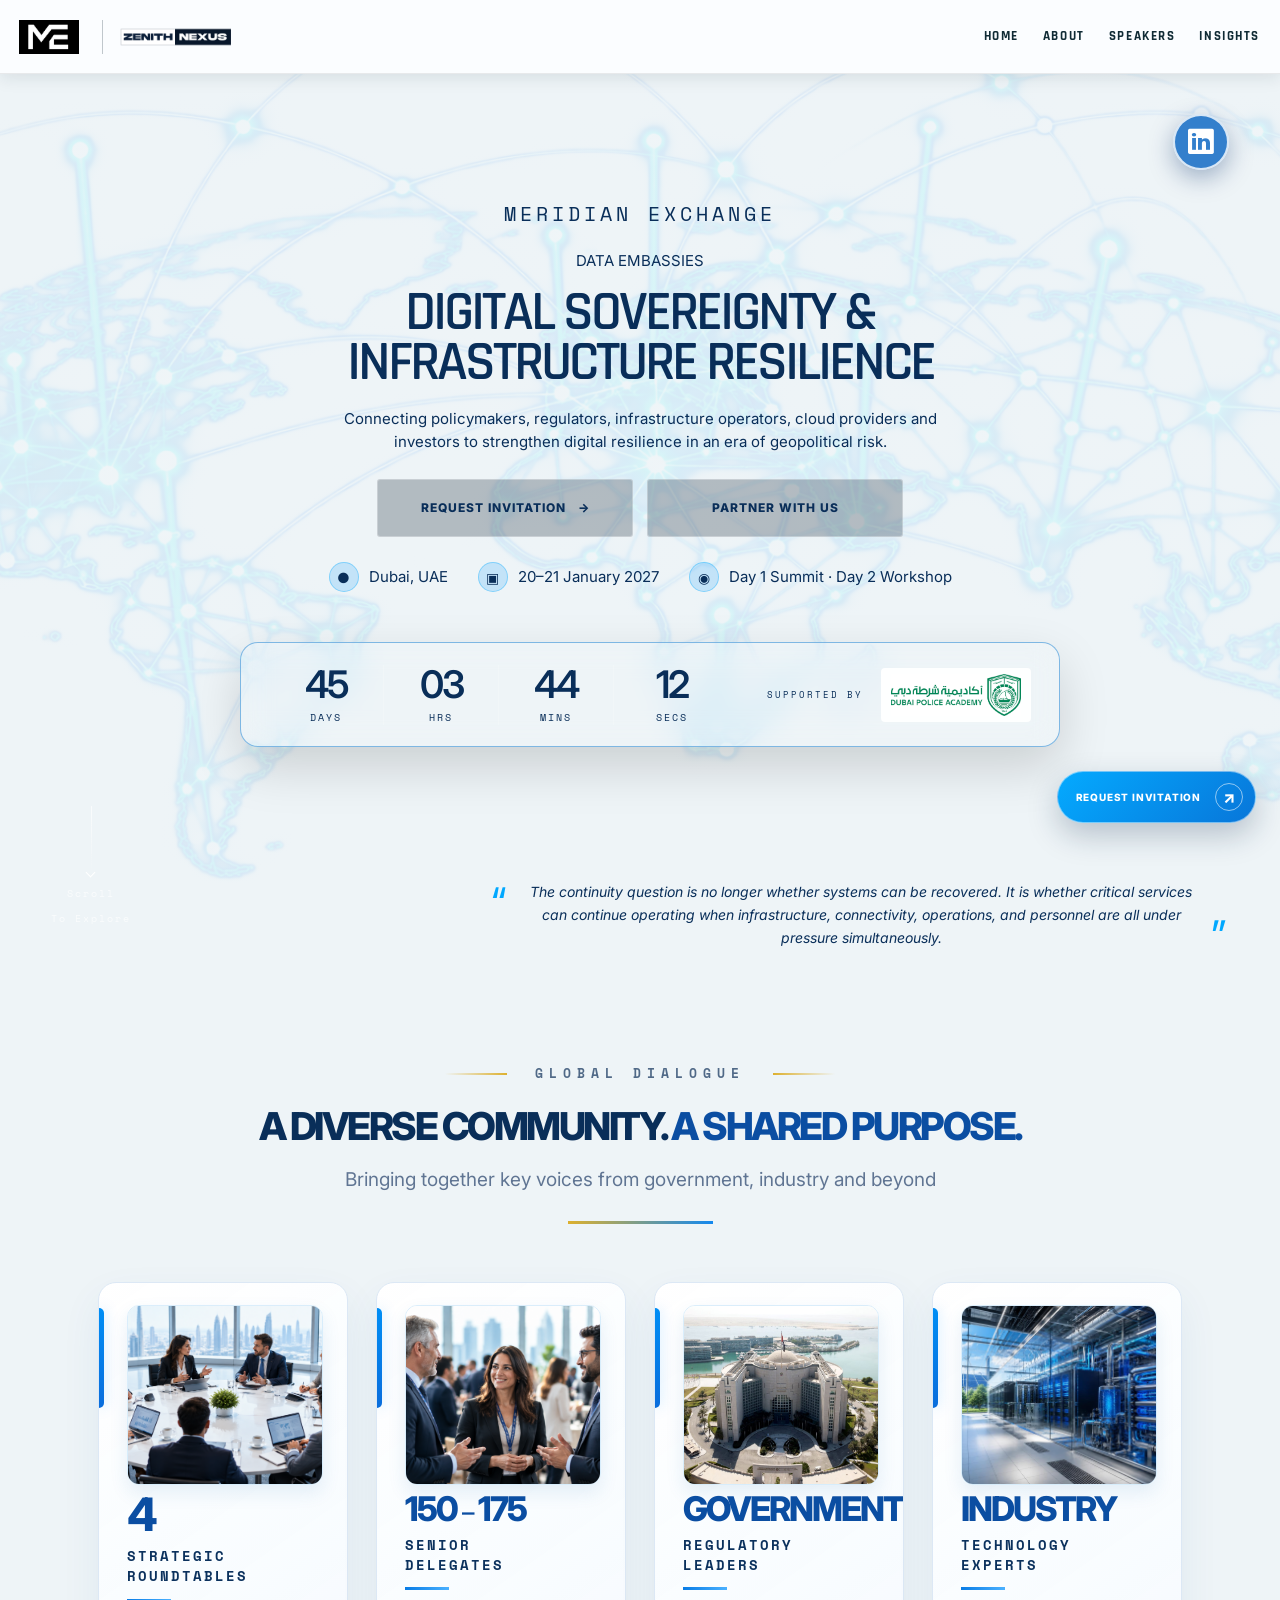
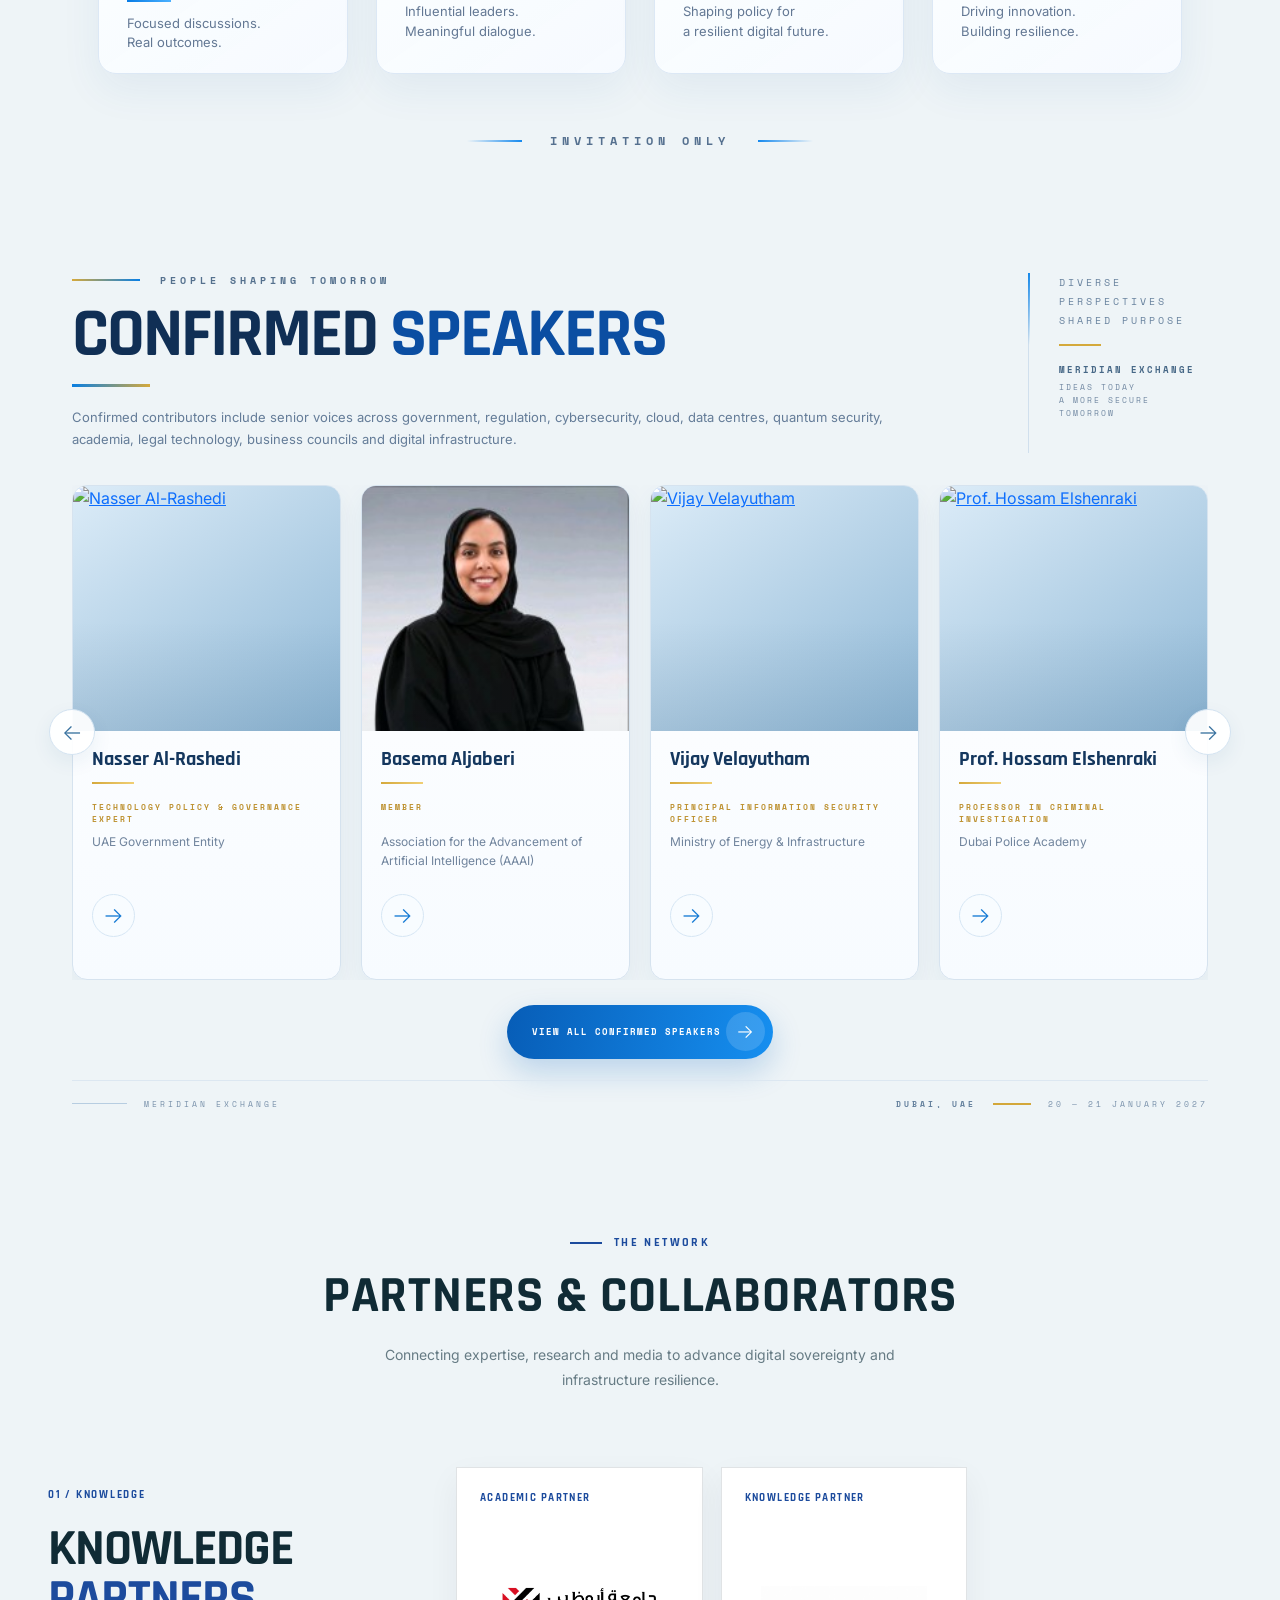
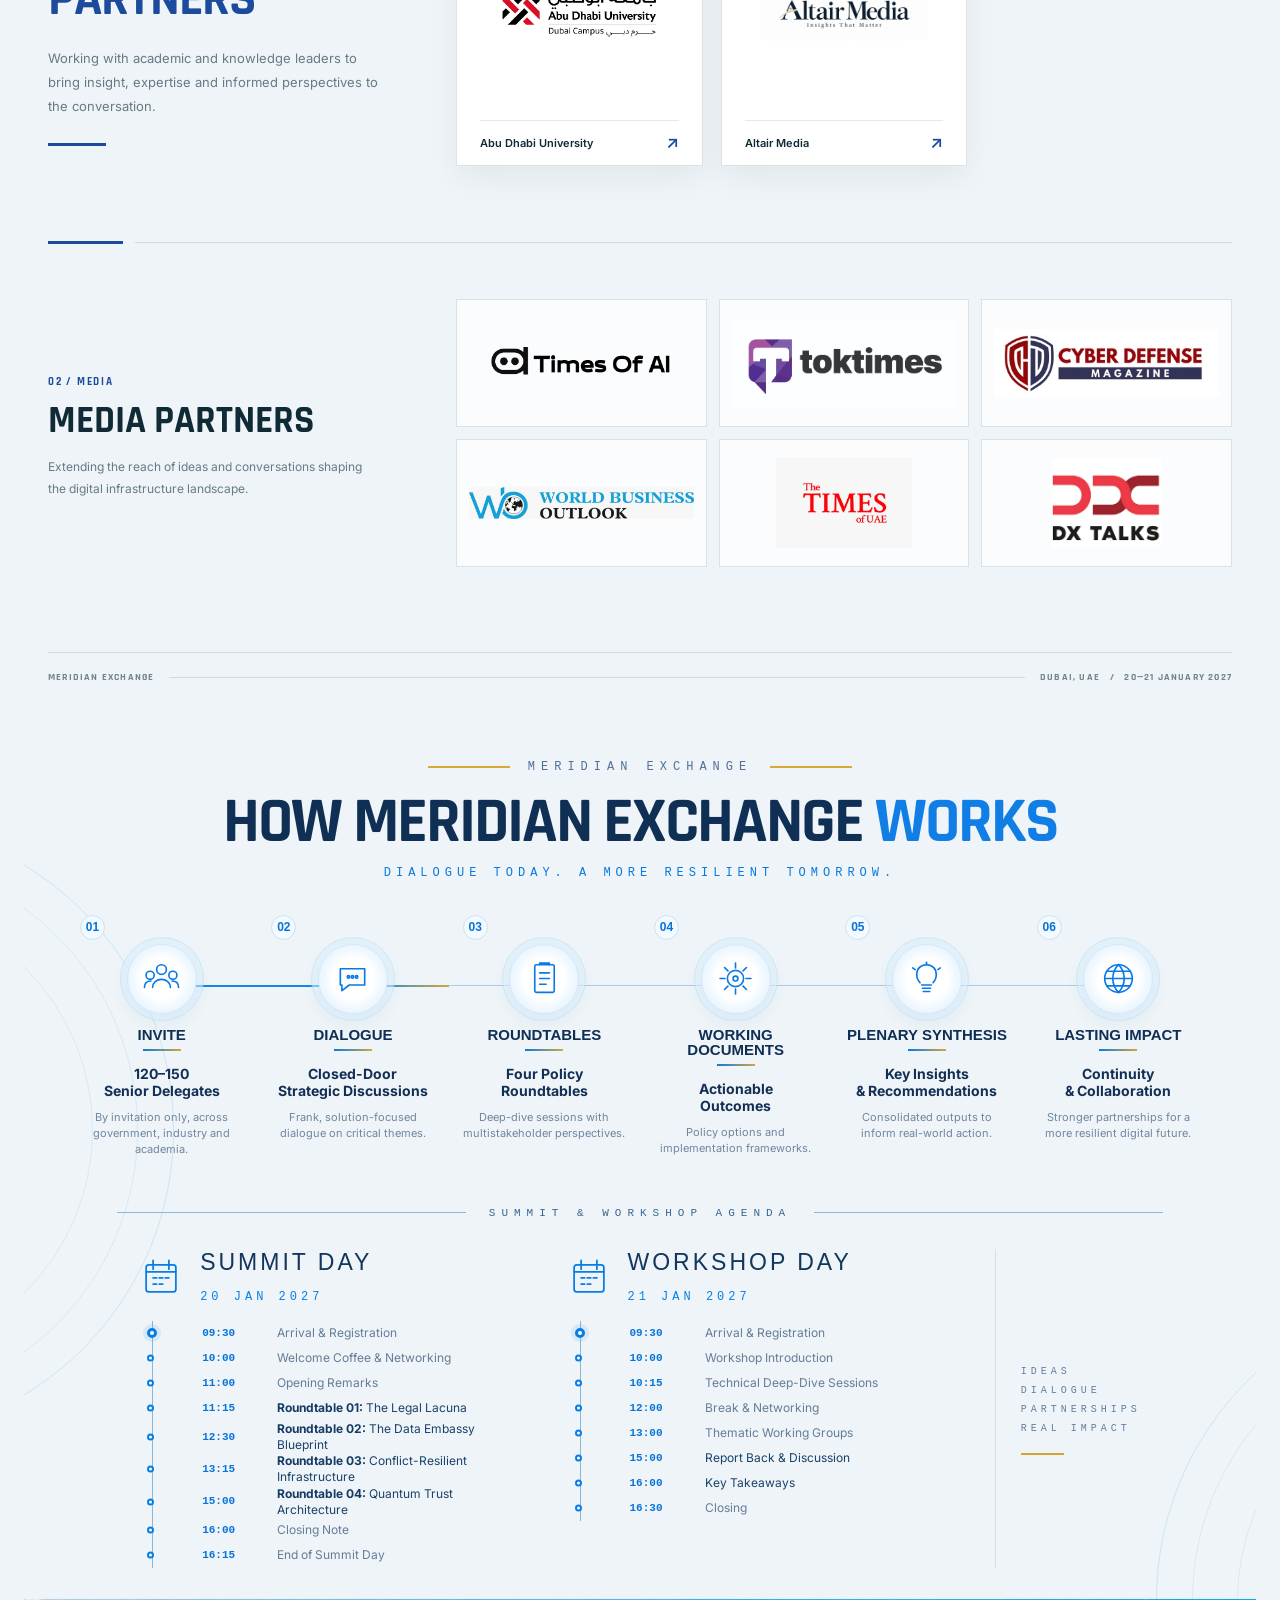
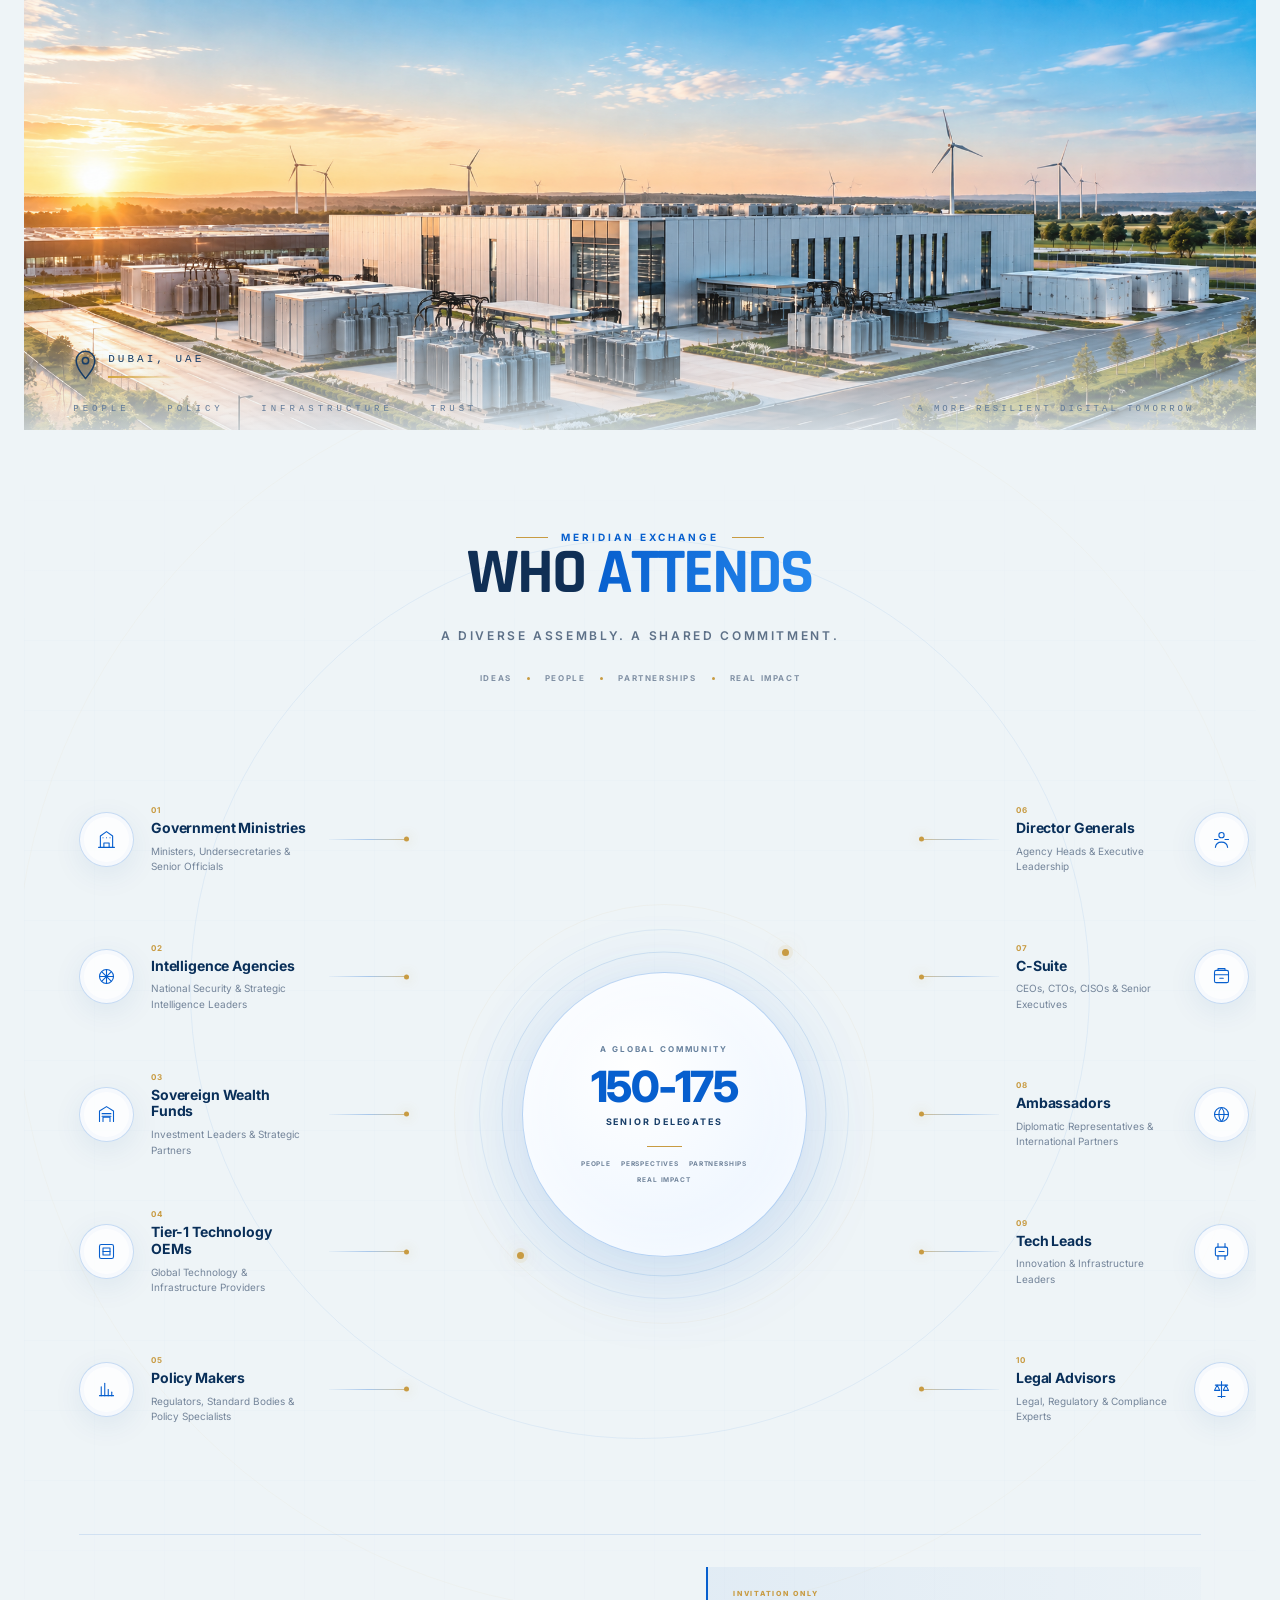
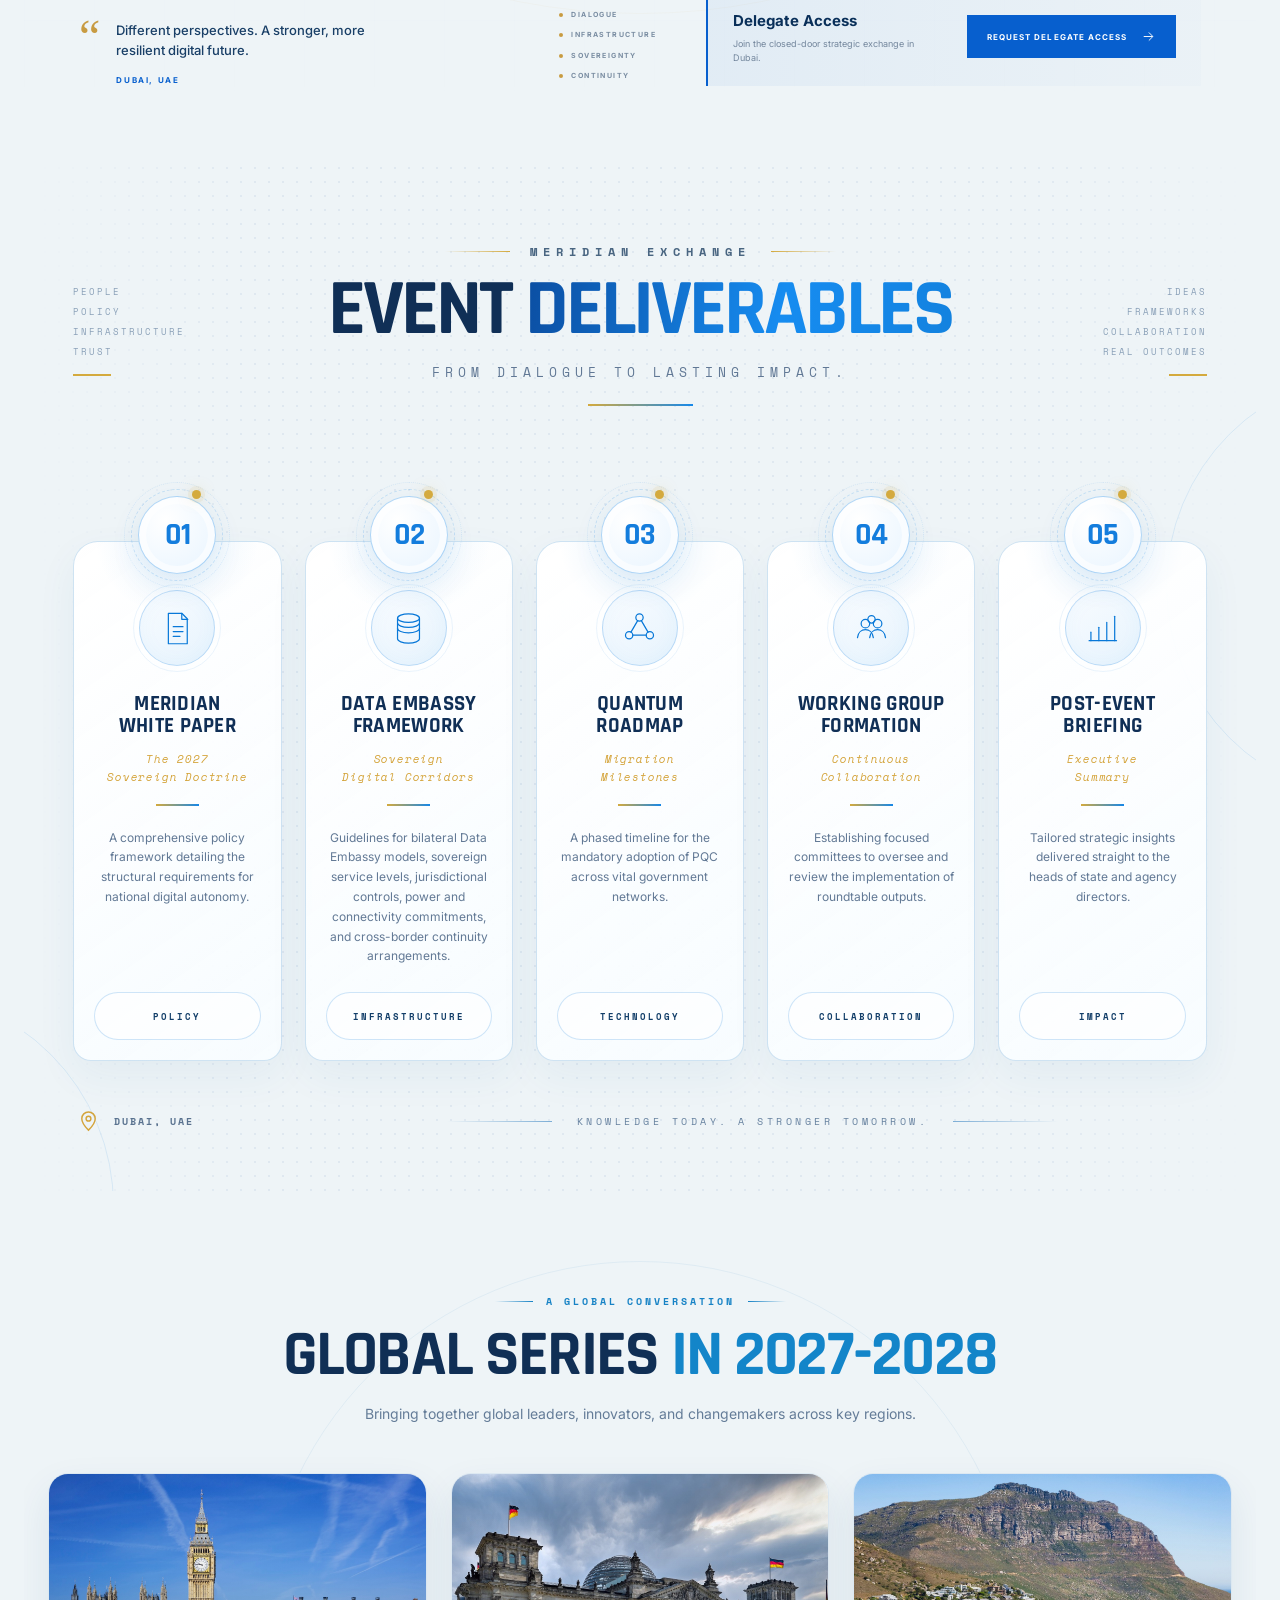
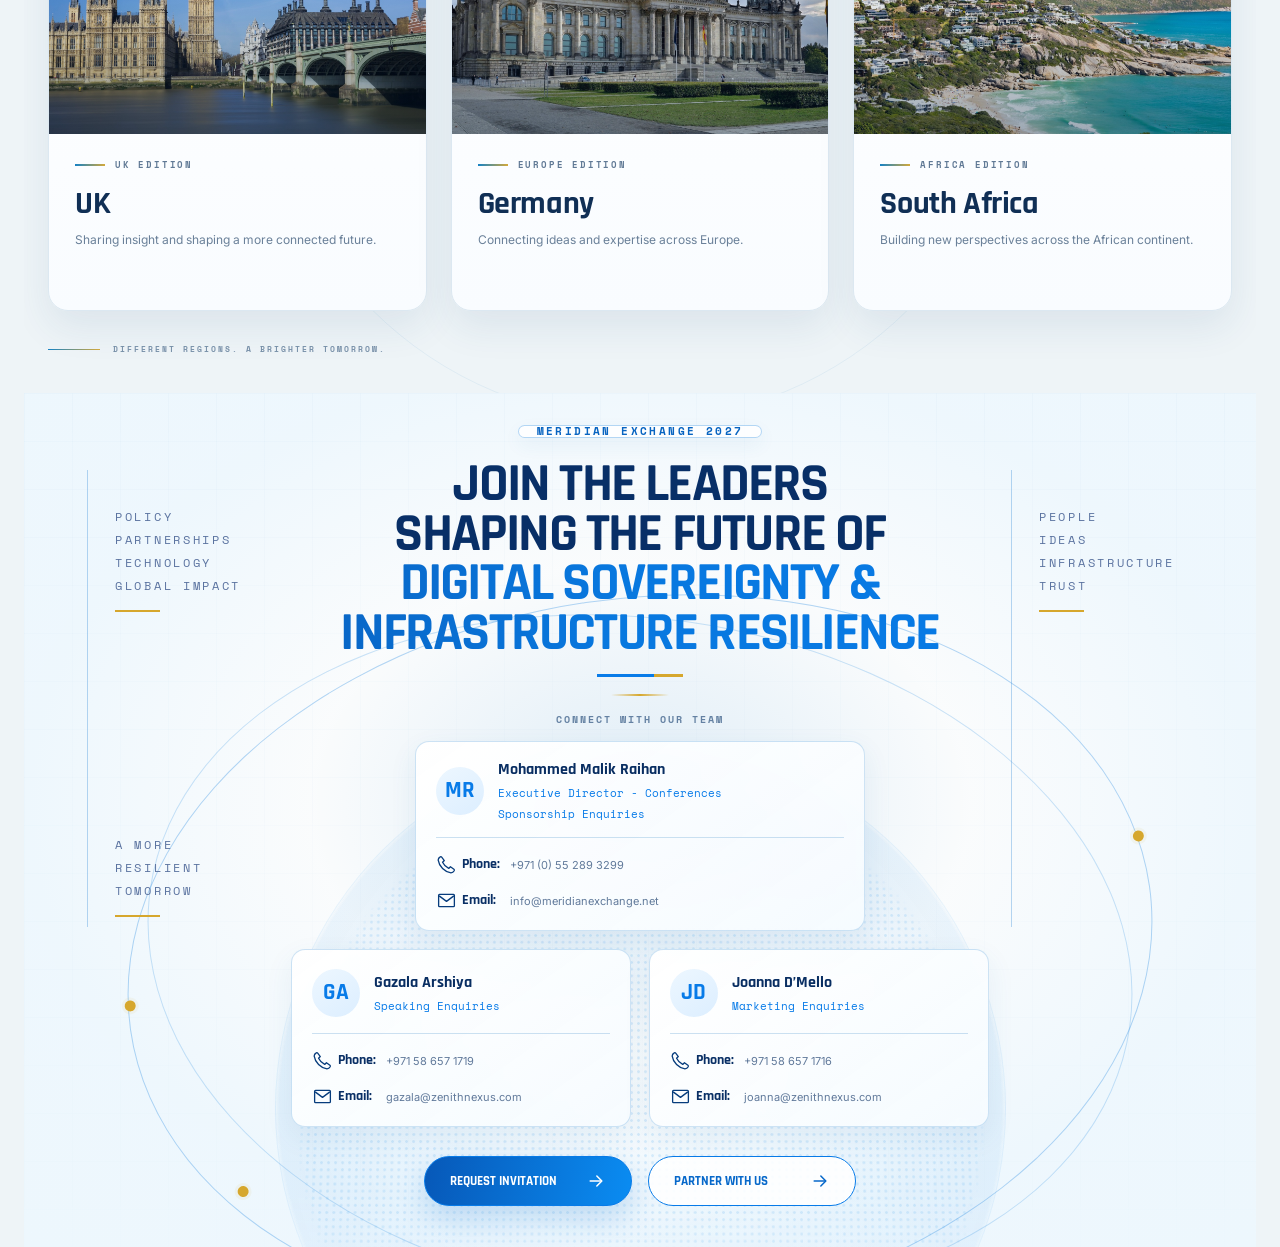
==== index.html @ 2faee3e6 "changesa" ====
<!doctype html>
<html lang="en">
  <head>
    <script type="application/ld+json">
      {
        "@context": "https://schema.org",
        "@graph": [
          {
            "@type": "Organization",
            "name": "Zenith Nexus",
            "url": "https://meridianexchange.net",
            "logo": "https://meridianexchange.net/images/Zenith%20Nexus%20Logo.png",
            "description": "Zenith Nexus convenes industry leaders, policymakers and innovators through strategic forums and executive roundtables."
          },
          {
            "@type": "Event",
            "name": "Meridian Exchange",
            "description": "A two-day strategic summit and workshop focused on Digital Sovereignty, Data Embassy models, Infrastructure Resilience and Critical Services Continuity, bringing together policymakers, regulators, technology leaders, cloud providers, data centre operators and infrastructure stakeholders.",
            "eventAttendanceMode": "https://schema.org/OfflineEventAttendanceMode",
            "eventStatus": "https://schema.org/EventScheduled",
            "startDate": "2027-01-20T09:00:00+04:00",
            "endDate": "2027-01-21T17:00:00+04:00",
            "location": {
              "@type": "Place",
              "name": "JW Marriott Marina Dubai",
              "address": {
                "@type": "PostalAddress",
                "addressLocality": "Dubai",
                "addressCountry": "AE"
              }
            },
            "organizer": {
              "@type": "Organization",
              "name": "Zenith Nexus",
              "url": "https://meridianexchange.net"
            },
            "url": "https://meridianexchange.net"
          }
        ]
      }
    </script>
    <meta charset="utf-8" />
    <meta content="width=device-width, initial-scale=1.0" name="viewport" />

    <title>
      Meridian Exchange | Digital Sovereignty Summit & Workshop Dubai
    </title>

    <meta
      name="description"
      content="Meridian Exchange is a two-day strategic summit and workshop in Dubai focused on digital sovereignty, Data Embassy models, infrastructure resilience, sovereign data continuity, cybersecurity, cloud infrastructure, data centres and critical services continuity."
    />

    <meta
      name="keywords"
      content="Meridian Exchange, digital sovereignty summit Dubai, Data Embassy model, sovereign data continuity, infrastructure resilience conference Dubai, cybersecurity roundtable Dubai, critical infrastructure forum, data centre resilience, sovereign cloud, cloud infrastructure, operational resilience summit, critical services continuity"
    />
    <meta name="author" content="Zenith Nexus" />
    <meta name="robots" content="index, follow" />
    <link rel="canonical" href="https://meridianexchange.net/" />

    <!-- Open Graph / LinkedIn / WhatsApp Preview -->
    <meta property="og:type" content="website" />
    <meta
      property="og:title"
      content="Meridian Exchange | Digital Sovereignty & Infrastructure Resilience"
    />
    <meta
      property="og:description"
      content="A two-day strategic summit and workshop connecting policymakers, regulators, infrastructure operators, cloud providers, cybersecurity leaders and investors to discuss digital sovereignty, Data Embassy models and critical infrastructure resilience."
    />
    <meta property="og:url" content="https://meridianexchange.net/" />
    <meta property="og:site_name" content="Meridian Exchange" />

    <meta
      property="og:image"
      content="https://meridianexchange.net/images/meridian-preview.jpg"
    />
    <meta property="og:image:width" content="1200" />
    <meta property="og:image:height" content="630" />
    <meta property="og:image:type" content="image/jpeg" />

    <!-- Twitter / X Preview -->
    <meta name="twitter:card" content="summary_large_image" />
    <meta
      name="twitter:title"
      content="Meridian Exchange | Digital Sovereignty & Infrastructure Resilience"
    />
    <meta
      name="twitter:description"
      content="Two-day strategic summit and workshop in Dubai focused on digital sovereignty, Data Embassy models, infrastructure resilience and critical services continuity."
    />
    <meta
      name="twitter:image"
      content="https://meridianexchange.net/images/meridian-preview.jpg"
    />

    <link
      href="https://cdn.jsdelivr.net/npm/bootstrap@5.3.8/dist/css/bootstrap.min.css"
      rel="stylesheet"
      integrity="sha384-sRIl4kxILFvY47J16cr9ZwB07vP4J8+LH7qKQnuqkuIAvNWLzeN8tE5YBujZqJLB"
      crossorigin="anonymous"
    />
    <link
      rel="stylesheet"
      href="https://cdn.jsdelivr.net/npm/bootstrap-icons@1.11.3/font/bootstrap-icons.min.css"
    />
    <link rel="icon" href="./image/fevicon.png" type="image/png" />
    <link rel="stylesheet" href="style.css" />

    <!-- Google Analytics -->
    <script
      async
      src="https://www.googletagmanager.com/gtag/js?id=G-MV438D7FXN"
    ></script>
    <script>
      window.dataLayer = window.dataLayer || [];
      function gtag() {
        dataLayer.push(arguments);
      }
      gtag("js", new Date());
      gtag("config", "G-MV438D7FXN");
    </script>

    <!-- LinkedIn Insight Tag -->
    <script type="text/javascript">
      _linkedin_partner_id = "10366401";
      window._linkedin_data_partner_ids =
        window._linkedin_data_partner_ids || [];
      window._linkedin_data_partner_ids.push(_linkedin_partner_id);
    </script>

    <script type="text/javascript">
      (function (l) {
        if (!l) {
          window.lintrk = function (a, b) {
            window.lintrk.q.push([a, b]);
          };
          window.lintrk.q = [];
        }
        var s = document.getElementsByTagName("script")[0];
        var b = document.createElement("script");
        b.type = "text/javascript";
        b.async = true;
        b.src = "https://snap.licdn.com/li.lms-analytics/insight.min.js";
        s.parentNode.insertBefore(b, s);
      })(window.lintrk);
    </script>

    <noscript>
      <img
        height="1"
        width="1"
        style="display: none"
        alt=""
        src="https://px.ads.linkedin.com/collect/?pid=10366401&fmt=gif"
      />
    </noscript>
  </head>

  <body id="top">
    <header class="topbar">
      <nav class="navbar navbar-expand-lg navbar-light site-navbar">
        <div class="container-fluid nav-wrap">
          <div class="navbar-brand brand-group">
            <a class="brand" href="index.html" aria-label="Meridian Exchange">
              <img
                class="brand-partner-logo"
                src="./image/logoME.jpeg"
                alt="Dubai Police Academy Logo"
              />
            </a>

            <span class="brand-separator" aria-hidden="true"></span>

            <a
              class="brand brand-partner"
              href="index.html"
              aria-label="Dubai Police Academy"
            >
              <img
                class="brand-logo"
                src="./image/Zenith Nexus Logo.png"
                alt="Meridian Exchange Logo"
              />
            </a>
          </div>

          <button
            class="navbar-toggler"
            type="button"
            data-bs-toggle="collapse"
            data-bs-target="#mainNavigation"
            aria-controls="mainNavigation"
            aria-expanded="false"
            aria-label="Toggle navigation"
          >
            <span class="navbar-toggler-icon"></span>
          </button>

          <div class="collapse navbar-collapse" id="mainNavigation">
            <ul class="navbar-nav ms-auto main-nav">
              <li class="nav-item">
                <a class="nav-link" href="index.html">HOME</a>
              </li>
              <li class="nav-item">
                <a class="nav-link" href="about.html">ABOUT</a>
              </li>
              <li class="nav-item">
                <a class="nav-link" href="speakers.html">SPEAKERS</a>
              </li>
              <li class="nav-item">
                <a class="nav-link" href="insights.html">INSIGHTS</a>
              </li>
            </ul>
          </div>
        </div>
      </nav>
    </header>

    <main class="meridian-landing">
      <a class="back-to-top" href="#top" aria-label="Back to top">
        <span class="back-to-top-icon">
          <i class="bi bi-arrow-up"></i>
        </span>
        <span class="back-to-top-label">Back To Top</span>
      </a>

      <section class="meridian-hero" id="home">
        <div class="hero-container">
          <a
            class="hero-linkedin"
            href="https://www.linkedin.com/company/zenithnexus/?viewAsMember=true"
            target="_blank"
            rel="noopener noreferrer"
            aria-label="Visit LinkedIn"
          >
            <i class="bi bi-linkedin" aria-hidden="true"></i>
          </a>

          <div class="hero-content">
            <div class="hero-label">Meridian Exchange</div>
            <p class="hero-description mb-3">DATA EMBASSIES</p>

            <h1 class="hero-title">
              <span>Digital Sovereignty &</span>
              <span>Infrastructure Resilience</span>
            </h1>

            <p class="hero-description">
              Connecting policymakers, regulators, infrastructure operators,
              cloud providers and investors to strengthen digital resilience in
              an era of geopolitical risk.
            </p>

            <div class="hero-buttons">
              <a
                href="request-invitation.html"
                class="hero-btn hero-btn-primary"
              >
                Request Invitation
                <span>→</span>
              </a>

              <a
                href="partner-with-us.html"
                class="hero-btn hero-btn-secondary"
              >
                Partner With Us
              </a>

              <!-- <a href="#who-attends" class="hero-btn hero-btn-secondary">
                Who Attends
              </a> -->
            </div>

            <div class="event-info">
              <div class="event-item">
                <div class="event-icon">●</div>

                <span>Dubai, UAE</span>
              </div>

              <div class="event-item">
                <div class="event-icon">▣</div>

                <span>20–21 January 2027</span>
              </div>

              <div class="event-item">
                <div class="event-icon">◉</div>

                <span>Day 1 Summit · Day 2 Workshop</span>
              </div>
            </div>

            <div class="hero-bottom">
              <div class="countdown">
                <div class="time-box">
                  <span id="days" class="time-number"> 00 </span>

                  <span class="time-label"> Days </span>
                </div>

                <div class="time-box">
                  <span id="hours" class="time-number"> 00 </span>

                  <span class="time-label"> Hrs </span>
                </div>

                <div class="time-box">
                  <span id="minutes" class="time-number"> 00 </span>

                  <span class="time-label"> Mins </span>
                </div>

                <div class="time-box">
                  <span id="seconds" class="time-number"> 00 </span>

                  <span class="time-label"> Secs </span>
                </div>
              </div>

              <div class="supported">
                <span class="supported-text"> Supported By </span>

                <div class="supported-logo">
                  <img src="./image/dubaipoliceacademylogo.png" />
                </div>
              </div>
            </div>
          </div>

          <div class="hero-quote">
            The continuity question is no longer whether systems can be
            recovered. It is whether critical services can continue operating
            when infrastructure, connectivity, operations, and personnel are all
            under pressure simultaneously.
          </div>

          <div class="scroll-indicator">
            <div class="scroll-line"></div>

            <span>Scroll</span>

            <span>To Explore</span>
          </div>
        </div>
      </section>

      <a class="back-to-top" href="#top" aria-label="Back to top">
        <span class="back-to-top-icon">
          <i class="bi bi-arrow-up"></i>
        </span>
        <span class="back-to-top-label">Back To Top</span>
      </a>

      <a class="back-to-top" href="#top" aria-label="Back to top">
        <span class="back-to-top-icon">
          <i class="bi bi-arrow-up"></i>
        </span>
        <span class="back-to-top-label">Back To Top</span>
      </a>

      <section class="mx-community" id="community">
        <div class="mx-community-inner">
          <div class="mx-community-heading">
            <div class="mx-eyebrow">
              <span></span>
              GLOBAL DIALOGUE
              <span></span>
            </div>

            <h2>
              A DIVERSE COMMUNITY.
              <em>A SHARED PURPOSE.</em>
            </h2>

            <p>
              Bringing together key voices from government, industry and beyond
            </p>

            <div class="mx-heading-line"></div>
          </div>

          <div class="mx-community-grid">
            <div class="mx-card">
              <div class="mx-card-accent"></div>

              <div class="mx-card-number">01</div>

              <div class="mx-card-visual">
                <img
                  class="mx-card-image"
                  src="images/Modern Corporate Boardroom Meeting.png"
                  alt="Dubai skyline"
                />
              </div>

              <div class="mx-card-info">
                <div class="mx-number">
                  <span class="mx-counter" data-target="4">0</span>
                </div>

                <h3>
                  STRATEGIC<br />
                  ROUNDTABLES
                </h3>

                <div class="mx-card-line"></div>

                <p>
                  Focused discussions.<br />
                  Real outcomes.
                </p>
              </div>
            </div>

            <div class="mx-card">
              <div class="mx-card-accent"></div>

              <div class="mx-card-number">02</div>

              <div class="mx-card-visual">
                <img
                  class="mx-card-image"
                  src="images/Professional Conference Networking Trio.png"
                  alt="Connected global network"
                />
              </div>

              <div class="mx-card-info">
                <div class="mx-number mx-range">
                  <span class="mx-counter" data-target="150"> 0 </span>

                  <small>–</small>

                  <span class="mx-counter" data-target="175"> 0 </span>
                </div>

                <h3>
                  SENIOR<br />
                  DELEGATES
                </h3>

                <div class="mx-card-line"></div>

                <p>
                  Influential leaders.<br />
                  Meaningful dialogue.
                </p>
              </div>
            </div>

            <div class="mx-card">
              <div class="mx-card-accent"></div>

              <div class="mx-card-number">03</div>

              <div class="mx-card-visual">
                <img
                  class="mx-card-image"
                  src="images/govvv.jpeg"
                  alt="Dubai government and business district"
                />
              </div>

              <div class="mx-card-info">
                <div class="mx-number mx-range">
                  <span class="mx-counter">GOVERNMENT</span>
                </div>

                <h3>
                  REGULATORY <br />
                  LEADERS
                </h3>

                <div class="mx-card-line"></div>

                <p>
                  Shaping policy for<br />
                  a resilient digital future.
                </p>
              </div>
            </div>

            <div class="mx-card">
              <div class="mx-card-accent"></div>

              <div class="mx-card-number">04</div>

              <div class="mx-card-visual">
                <img
                  class="mx-card-image"
                  src="images/data-center.jpeg"
                  alt="Modern data centre infrastructure"
                />
              </div>

              <div class="mx-card-info">
                <div class="mx-number mx-range">
                  <span class="mx-counter">INDUSTRY</span>
                </div>

                <h3>
                  TECHNOLOGY <br />
                  EXPERTS
                </h3>

                <div class="mx-card-line"></div>

                <p>
                  Driving innovation.<br />
                  Building resilience.
                </p>
              </div>
            </div>
          </div>

          <div class="mx-community-footer">
            <span></span>

            INVITATION ONLY

            <span></span>
          </div>
        </div>
      </section>

      <section class="mx-speakers" id="speakers">
        <div class="mx-speakers-inner">
          <div class="mx-speakers-header">
            <div class="mx-speakers-heading">
              <div class="mx-speakers-eyebrow">
                <span></span>

                PEOPLE SHAPING TOMORROW
              </div>

              <h2>
                CONFIRMED
                <span>SPEAKERS</span>
              </h2>

              <div class="mx-speakers-title-line"></div>

              <p>
                Confirmed contributors include senior voices across government,
                regulation, cybersecurity, cloud, data centres, quantum
                security, academia, legal technology, business councils and
                digital infrastructure.
              </p>
            </div>

            <div class="mx-speakers-side">
              <div class="mx-speakers-side-line"></div>

              <div class="mx-speakers-side-title">
                DIVERSE<br />
                PERSPECTIVES<br />
                SHARED PURPOSE
              </div>

              <div class="mx-speakers-side-gold"></div>

              <div class="mx-speakers-side-brand">
                MERIDIAN EXCHANGE

                <span>
                  IDEAS TODAY<br />
                  A MORE SECURE<br />
                  TOMORROW
                </span>
              </div>
            </div>
          </div>

          <div class="mx-speakers-stage">
            <button
              class="mx-speaker-nav mx-speaker-prev"
              id="mx-speaker-prev"
              aria-label="Previous speakers"
            >
              <span>←</span>
            </button>

            <div class="mx-speakers-window">
              <div class="mx-speakers-track" id="mx-speakers-track">
                <article class="mx-speaker-card">
                  <a
                    class="mx-speaker-link"
                    href="https://www.linkedin.com/in/maryam-al-mansoori/"
                    target="_blank"
                    rel="noopener noreferrer"
                  >
                    <div class="mx-speaker-image">
                      <img
                        src="./images/Maryam Al Mansoori.jpeg"
                        alt="Maryam Al Mansoori"
                      />
                      <div class="mx-speaker-image-overlay"></div>
                    </div>
                  </a>
                  <div class="mx-speaker-info">
                    <div class="mx-speaker-top">
                      <h3>Maryam Al Mansoori</h3>
                    </div>
                    <div class="mx-speaker-gold-line"></div>
                    <div class="mx-speaker-role">
                      HEAD OF CAPACITY BUILDING, ARTIFICIAL INTELLIGENCE,
                      DIGITAL ECONOMY AND REMOTE WORK APPLICATIONS OFFICE
                    </div>
                    <p>UAE Government</p>
                    <a
                      class="mx-speaker-more"
                      href="https://www.linkedin.com/in/maryam-al-mansoori/"
                      target="_blank"
                      rel="noopener noreferrer"
                      aria-label="View Maryam Al Mansoori"
                      >&rarr;</a
                    >
                  </div>
                </article>
                <!-- 02. Naser Al-Rashedi -->
                <article class="mx-speaker-card">
                  <a
                    class="mx-speaker-link"
                    href="https://www.linkedin.com/in/naser-alrashdi-alrashedi-81a367104/"
                    target="_blank"
                    rel="noopener noreferrer"
                  >
                    <div class="mx-speaker-image">
                      <img
                        src="https://meridianexchange.net/images/naser-alrashdi.png"
                        alt="Naser Al-Rashedi"
                      />
                      <div class="mx-speaker-image-overlay"></div>
                    </div>
                  </a>
                  <div class="mx-speaker-info">
                    <div class="mx-speaker-top">
                      <h3>Naser Al-Rashedi</h3>
                    </div>
                    <div class="mx-speaker-gold-line"></div>
                    <div class="mx-speaker-role">
                      TECHNOLOGY POLICY &amp; GOVERNANCE EXPERT
                    </div>
                    <p>Meridian Exchange</p>
                    <a
                      class="mx-speaker-more"
                      href="https://www.linkedin.com/in/naser-alrashdi-alrashedi-81a367104/"
                      target="_blank"
                      rel="noopener noreferrer"
                      aria-label="View Naser Al-Rashedi"
                      >→</a
                    >
                  </div>
                </article>

                <!-- 03. Vijay Velayutham -->
                <article class="mx-speaker-card">
                  <a
                    class="mx-speaker-link"
                    href="https://www.linkedin.com/in/v4vijay/?utm_source=chatgpt.com"
                    target="_blank"
                    rel="noopener noreferrer"
                  >
                    <div class="mx-speaker-image">
                      <img
                        src="https://meridianexchange.net/images/vijay-velayutham.jpeg"
                        alt="Vijay Velayutham"
                      />
                      <div class="mx-speaker-image-overlay"></div>
                    </div>
                  </a>
                  <div class="mx-speaker-info">
                    <div class="mx-speaker-top">
                      <h3>Vijay Velayutham</h3>
                    </div>
                    <div class="mx-speaker-gold-line"></div>
                    <div class="mx-speaker-role">
                      PRINCIPAL INFORMATION SECURITY OFFICER
                    </div>
                    <p>Ministry of Energy &amp; Infrastructure</p>
                    <a
                      class="mx-speaker-more"
                      href="https://www.linkedin.com/in/v4vijay/?utm_source=chatgpt.com"
                      target="_blank"
                      rel="noopener noreferrer"
                      aria-label="View Vijay Velayutham"
                      >→</a
                    >
                  </div>
                </article>

                <!-- 04. Prof Hossam Elshenraki -->
                <article class="mx-speaker-card">
                  <a
                    class="mx-speaker-link"
                    href="https://www.linkedin.com/in/prof-hossam-elshenraki-38180691?utm_source=chatgpt.com"
                    target="_blank"
                    rel="noopener noreferrer"
                  >
                    <div class="mx-speaker-image">
                      <img
                        src="https://meridianexchange.net/images/hossam-elshenraki.jpeg"
                        alt="Prof Hossam Elshenraki"
                      />
                      <div class="mx-speaker-image-overlay"></div>
                    </div>
                  </a>
                  <div class="mx-speaker-info">
                    <div class="mx-speaker-top">
                      <h3>Prof Hossam Elshenraki</h3>
                    </div>
                    <div class="mx-speaker-gold-line"></div>
                    <div class="mx-speaker-role">
                      PROFESSOR IN CRIMINAL INVESTIGATION
                    </div>
                    <p>Dubai Police Academy</p>
                    <a
                      class="mx-speaker-more"
                      href="https://www.linkedin.com/in/prof-hossam-elshenraki-38180691?utm_source=chatgpt.com"
                      target="_blank"
                      rel="noopener noreferrer"
                      aria-label="View Prof Hossam Elshenraki"
                      >→</a
                    >
                  </div>
                </article>

                <!-- 05. Jonathan A Kwofie -->
                <article class="mx-speaker-card">
                  <a
                    class="mx-speaker-link"
                    href="https://www.linkedin.com/in/jonathan-a-kwofie-25aa2414"
                    target="_blank"
                    rel="noopener noreferrer"
                  >
                    <div class="mx-speaker-image">
                      <img
                        src="https://meridianexchange.net/images/jonathan-kwofie.jpeg"
                        alt="Jonathan A Kwofie"
                      />
                      <div class="mx-speaker-image-overlay"></div>
                    </div>
                  </a>
                  <div class="mx-speaker-info">
                    <div class="mx-speaker-top">
                      <h3>Jonathan A Kwofie</h3>
                    </div>
                    <div class="mx-speaker-gold-line"></div>
                    <div class="mx-speaker-role">HEAD OF CYBER SECURITY</div>
                    <p>Dubai Financial Services Authority (DFSA)</p>
                    <a
                      class="mx-speaker-more"
                      href="https://www.linkedin.com/in/jonathan-a-kwofie-25aa2414"
                      target="_blank"
                      rel="noopener noreferrer"
                      aria-label="View Jonathan A Kwofie"
                      >→</a
                    >
                  </div>
                </article>

                <article class="mx-speaker-card">
                  <a
                    class="mx-speaker-link"
                    href="https://www.linkedin.com/in/khulood-alawadhi-a46a4b50/"
                    target="_blank"
                    rel="noopener noreferrer"
                  >
                    <div class="mx-speaker-image">
                      <img
                        src="./images/Khulood Abdulrahman Alawadhi.jpg"
                        alt="Khulood Abdulrahman Alawadhi"
                      />
                      <div class="mx-speaker-image-overlay"></div>
                    </div>
                  </a>
                  <div class="mx-speaker-info">
                    <div class="mx-speaker-top">
                      <h3>Khulood Abdulrahman Alawadhi</h3>
                    </div>
                    <div class="mx-speaker-gold-line"></div>
                    <div class="mx-speaker-role">
                      DIRECTOR - ADVANCED TECHNOLOGY SERVICES
                    </div>
                    <p>MORO HUB</p>
                    <a
                      class="mx-speaker-more"
                      href="https://www.linkedin.com/in/khulood-alawadhi-a46a4b50/"
                      target="_blank"
                      rel="noopener noreferrer"
                      aria-label="View Khulood Abdulrahman Alawadhi"
                      >&rarr;</a
                    >
                  </div>
                </article>

                <!-- 07. Christopher Booth -->
                <article class="mx-speaker-card">
                  <a
                    class="mx-speaker-link"
                    href="https://www.linkedin.com/in/christopher--booth/"
                    target="_blank"
                    rel="noopener noreferrer"
                  >
                    <div class="mx-speaker-image">
                      <img
                        src="https://meridianexchange.net/images/christopher%20-booth.jpeg"
                        alt="Christopher Booth"
                      />
                      <div class="mx-speaker-image-overlay"></div>
                    </div>
                  </a>
                  <div class="mx-speaker-info">
                    <div class="mx-speaker-top">
                      <h3>Christopher Booth</h3>
                    </div>
                    <div class="mx-speaker-gold-line"></div>
                    <div class="mx-speaker-role">CHIEF TECHNOLOGY OFFICER</div>
                    <p>Electronic Government Authority, RAK</p>
                    <a
                      class="mx-speaker-more"
                      href="https://www.linkedin.com/in/christopher--booth/"
                      target="_blank"
                      rel="noopener noreferrer"
                      aria-label="View Christopher Booth"
                      >→</a
                    >
                  </div>
                </article>

                <!-- 08. Sanjay Kumar -->
                <article class="mx-speaker-card">
                  <a
                    class="mx-speaker-link"
                    href="https://www.linkedin.com/in/sanjay-kumar-pmp-atd-cdcs-ctia-cdfom-cdcnp-49245a13/?utm_source=chatgpt.com"
                    target="_blank"
                    rel="noopener noreferrer"
                  >
                    <div class="mx-speaker-image">
                      <img
                        src="https://meridianexchange.net/images/sanjay-kumar.jpeg"
                        alt="Sanjay Kumar"
                      />
                      <div class="mx-speaker-image-overlay"></div>
                    </div>
                  </a>
                  <div class="mx-speaker-info">
                    <div class="mx-speaker-top">
                      <h3>Sanjay Kumar</h3>
                    </div>
                    <div class="mx-speaker-gold-line"></div>
                    <div class="mx-speaker-role">
                      DIRECTOR – DESIGN &amp; EXECUTION
                    </div>
                    <p>Data Centre, DAMAC</p>
                    <a
                      class="mx-speaker-more"
                      href="https://www.linkedin.com/in/sanjay-kumar-pmp-atd-cdcs-ctia-cdfom-cdcnp-49245a13/?utm_source=chatgpt.com"
                      target="_blank"
                      rel="noopener noreferrer"
                      aria-label="View Sanjay Kumar"
                      >→</a
                    >
                  </div>
                </article>

                <article class="mx-speaker-card">
                  <a
                    class="mx-speaker-link"
                    href="https://www.linkedin.com/in/adel-miran-09802835/"
                    target="_blank"
                    rel="noopener noreferrer"
                  >
                    <div class="mx-speaker-image">
                      <img src="./images/Adel Meridian.jpg" alt="Adel Miran" />
                      <div class="mx-speaker-image-overlay"></div>
                    </div>
                  </a>
                  <div class="mx-speaker-info">
                    <div class="mx-speaker-top"><h3>Adel Miran</h3></div>
                    <div class="mx-speaker-gold-line"></div>
                    <div class="mx-speaker-role">
                      DIRECTOR OF FACILITIES MANAGEMENT &amp; ADMINISTRATION
                    </div>
                    <p>Dubai Holding</p>
                    <a
                      class="mx-speaker-more"
                      href="https://www.linkedin.com/in/adel-miran-09802835/"
                      target="_blank"
                      rel="noopener noreferrer"
                      aria-label="View Adel Miran"
                      >&rarr;</a
                    >
                  </div>
                </article>

                <!-- 10. Jacob Mathew -->
                <article class="mx-speaker-card">
                  <a
                    class="mx-speaker-link"
                    href="https://www.linkedin.com/in/jacobkmathew/?utm_source=chatgpt.com"
                    target="_blank"
                    rel="noopener noreferrer"
                  >
                    <div class="mx-speaker-image">
                      <img
                        src="https://meridianexchange.net/images/jacob_mathew.jpeg"
                        alt="Jacob Mathew"
                      />
                      <div class="mx-speaker-image-overlay"></div>
                    </div>
                  </a>
                  <div class="mx-speaker-info">
                    <div class="mx-speaker-top">
                      <h3>Jacob Mathew</h3>
                    </div>
                    <div class="mx-speaker-gold-line"></div>
                    <div class="mx-speaker-role">
                      HEAD OF INFORMATION TECHNOLOGY
                    </div>
                    <p>UAE Government Entity</p>
                    <a
                      class="mx-speaker-more"
                      href="https://www.linkedin.com/in/jacobkmathew/?utm_source=chatgpt.com"
                      target="_blank"
                      rel="noopener noreferrer"
                      aria-label="View Jacob Mathew"
                      >→</a
                    >
                  </div>
                </article>

                <!-- 11. Heide Young -->
                <article class="mx-speaker-card">
                  <a
                    class="mx-speaker-link"
                    href="https://www.linkedin.com/in/heideyoung?utm_source=chatgpt.com"
                    target="_blank"
                    rel="noopener noreferrer"
                  >
                    <div class="mx-speaker-image">
                      <img
                        src="https://meridianexchange.net/images/heide-young.jpg"
                        alt="Heide Young"
                      />
                      <div class="mx-speaker-image-overlay"></div>
                    </div>
                  </a>
                  <div class="mx-speaker-info">
                    <div class="mx-speaker-top">
                      <h3>Heide Young</h3>
                    </div>
                    <div class="mx-speaker-gold-line"></div>
                    <div class="mx-speaker-role">
                      MANAGER CYBER STRATEGY &amp; ENGAGEMENT
                    </div>
                    <p>NEOM</p>
                    <a
                      class="mx-speaker-more"
                      href="https://www.linkedin.com/in/heideyoung?utm_source=chatgpt.com"
                      target="_blank"
                      rel="noopener noreferrer"
                      aria-label="View Heide Young"
                      >→</a
                    >
                  </div>
                </article>

                <!-- 12. Dr. Nader M. Ghazal -->
                <article class="mx-speaker-card">
                  <a
                    class="mx-speaker-link"
                    href="https://www.linkedin.com/in/drnaderghazal?utm_source=chatgpt.com"
                    target="_blank"
                    rel="noopener noreferrer"
                  >
                    <div class="mx-speaker-image">
                      <img
                        src="https://meridianexchange.net/images/nader-ghazal.png"
                        alt="Dr. Nader M. Ghazal"
                      />
                      <div class="mx-speaker-image-overlay"></div>
                    </div>
                  </a>
                  <div class="mx-speaker-info">
                    <div class="mx-speaker-top">
                      <h3>Dr. Nader M. Ghazal</h3>
                    </div>
                    <div class="mx-speaker-gold-line"></div>
                    <div class="mx-speaker-role">CHAIRMAN</div>
                    <p>African-Asian Council for AI &amp; Cybersecurity</p>
                    <a
                      class="mx-speaker-more"
                      href="https://www.linkedin.com/in/drnaderghazal?utm_source=chatgpt.com"
                      target="_blank"
                      rel="noopener noreferrer"
                      aria-label="View Dr. Nader M. Ghazal"
                      >→</a
                    >
                  </div>
                </article>

                <!-- 13. Antonio Rotondo -->
                <article class="mx-speaker-card">
                  <a
                    class="mx-speaker-link"
                    href="https://www.linkedin.com/in/antonio-rotondo-eebc-europeanemiratibusinesscouncil-ccirc-chamberofcommerce"
                    target="_blank"
                    rel="noopener noreferrer"
                  >
                    <div class="mx-speaker-image">
                      <img
                        src="https://meridianexchange.net/images/antonio-rotondo.jpeg"
                        alt="Antonio Rotondo"
                      />
                      <div class="mx-speaker-image-overlay"></div>
                    </div>
                  </a>
                  <div class="mx-speaker-info">
                    <div class="mx-speaker-top">
                      <h3>Antonio Rotondo</h3>
                    </div>
                    <div class="mx-speaker-gold-line"></div>
                    <div class="mx-speaker-role">CHAIRMAN</div>
                    <p>European-Emirati Business Council</p>
                    <a
                      class="mx-speaker-more"
                      href="https://www.linkedin.com/in/antonio-rotondo-eebc-europeanemiratibusinesscouncil-ccirc-chamberofcommerce"
                      target="_blank"
                      rel="noopener noreferrer"
                      aria-label="View Antonio Rotondo"
                      >→</a
                    >
                  </div>
                </article>

                <!-- 14. Shiju P. -->
                <article class="mx-speaker-card">
                  <a
                    class="mx-speaker-link"
                    href="https://www.linkedin.com/in/shiju-p-5300aa20/?utm_source=chatgpt.com"
                    target="_blank"
                    rel="noopener noreferrer"
                  >
                    <div class="mx-speaker-image">
                      <img
                        src="https://meridianexchange.net/images/shiju-p.jpeg"
                        alt="Shiju P."
                      />
                      <div class="mx-speaker-image-overlay"></div>
                    </div>
                  </a>
                  <div class="mx-speaker-info">
                    <div class="mx-speaker-top">
                      <h3>Shiju P.</h3>
                    </div>
                    <div class="mx-speaker-gold-line"></div>
                    <div class="mx-speaker-role">
                      HONORARY TRADE COMMISSIONER
                    </div>
                    <p>India Commonwealth Trade Council</p>
                    <a
                      class="mx-speaker-more"
                      href="https://www.linkedin.com/in/shiju-p-5300aa20/?utm_source=chatgpt.com"
                      target="_blank"
                      rel="noopener noreferrer"
                      aria-label="View Shiju P."
                      >→</a
                    >
                  </div>
                </article>

                <!-- 15. Dr. Pramod Kumar -->
                <article class="mx-speaker-card">
                  <a
                    class="mx-speaker-link"
                    href="https://www.linkedin.com/in/drpramodkumar/?utm_source=chatgpt.com"
                    target="_blank"
                    rel="noopener noreferrer"
                  >
                    <div class="mx-speaker-image">
                      <img
                        src="./images/pramod-kumar.png"
                        alt="Dr. Pramod Kumar"
                      />
                      <div class="mx-speaker-image-overlay"></div>
                    </div>
                  </a>
                  <div class="mx-speaker-info">
                    <div class="mx-speaker-top">
                      <h3>Dr. Pramod Kumar</h3>
                    </div>
                    <div class="mx-speaker-gold-line"></div>
                    <div class="mx-speaker-role">PRINCIPAL SCIENTIST</div>
                    <p>Quantum Photonics</p>
                    <a
                      class="mx-speaker-more"
                      href="https://www.linkedin.com/in/drpramodkumar/?utm_source=chatgpt.com"
                      target="_blank"
                      rel="noopener noreferrer"
                      aria-label="View Dr. Pramod Kumar"
                      >→</a
                    >
                  </div>
                </article>

                <!-- 16. Kanat Kutluk -->
                <article class="mx-speaker-card">
                  <a
                    class="mx-speaker-link"
                    href="https://www.linkedin.com/in/kanatkutluk/?utm_source=chatgpt.com"
                    target="_blank"
                    rel="noopener noreferrer"
                  >
                    <div class="mx-speaker-image">
                      <img
                        src="https://meridianexchange.net/images/kanat-kutluk.jpeg"
                        alt="Kanat Kutluk"
                      />
                      <div class="mx-speaker-image-overlay"></div>
                    </div>
                  </a>
                  <div class="mx-speaker-info">
                    <div class="mx-speaker-top">
                      <h3>Kanat Kutluk</h3>
                    </div>
                    <div class="mx-speaker-gold-line"></div>
                    <div class="mx-speaker-role">PRESIDENT</div>
                    <p>Dubai Turkish Business Council</p>
                    <a
                      class="mx-speaker-more"
                      href="https://www.linkedin.com/in/kanatkutluk/?utm_source=chatgpt.com"
                      target="_blank"
                      rel="noopener noreferrer"
                      aria-label="View Kanat Kutluk"
                      >→</a
                    >
                  </div>
                </article>

                <!-- 17. Dr. Naim Maadad -->
                <article class="mx-speaker-card">
                  <a
                    class="mx-speaker-link"
                    href="https://www.linkedin.com/in/dr-naim-maadad-04475b4/?utm_source=chatgpt.com"
                    target="_blank"
                    rel="noopener noreferrer"
                  >
                    <div class="mx-speaker-image">
                      <img
                        src="https://meridianexchange.net/images/naim_maadad.png"
                        alt="Dr. Naim Maadad"
                      />
                      <div class="mx-speaker-image-overlay"></div>
                    </div>
                  </a>
                  <div class="mx-speaker-info">
                    <div class="mx-speaker-top">
                      <h3>Dr. Naim Maadad</h3>
                    </div>
                    <div class="mx-speaker-gold-line"></div>
                    <div class="mx-speaker-role">CHAIRMAN</div>
                    <p>Australian Business Council</p>
                    <a
                      class="mx-speaker-more"
                      href="https://www.linkedin.com/in/dr-naim-maadad-04475b4/?utm_source=chatgpt.com"
                      target="_blank"
                      rel="noopener noreferrer"
                      aria-label="View Dr. Naim Maadad"
                      >→</a
                    >
                  </div>
                </article>

                <!-- 18. Vanessa Abernethy -->
                <article class="mx-speaker-card">
                  <a
                    class="mx-speaker-link"
                    href="https://www.linkedin.com/in/vanessa-abernethy-799a123/?utm_source=chatgpt.com"
                    target="_blank"
                    rel="noopener noreferrer"
                  >
                    <div class="mx-speaker-image">
                      <img
                        src="https://meridianexchange.net/images/vanessa-bernethy.png"
                        alt="Vanessa Abernethy"
                      />
                      <div class="mx-speaker-image-overlay"></div>
                    </div>
                  </a>
                  <div class="mx-speaker-info">
                    <div class="mx-speaker-top">
                      <h3>Vanessa Abernethy</h3>
                    </div>
                    <div class="mx-speaker-gold-line"></div>
                    <div class="mx-speaker-role">CHAIRMAN</div>
                    <p>New Zealand Business Council - UAE</p>
                    <a
                      class="mx-speaker-more"
                      href="https://www.linkedin.com/in/vanessa-abernethy-799a123/?utm_source=chatgpt.com"
                      target="_blank"
                      rel="noopener noreferrer"
                      aria-label="View Vanessa Abernethy"
                      >→</a
                    >
                  </div>
                </article>

                <!-- 19. Muhammad Shafique -->
                <article class="mx-speaker-card">
                  <a
                    class="mx-speaker-link"
                    href="https://www.linkedin.com/in/muhammadshafiq?utm_source=chatgpt.com"
                    target="_blank"
                    rel="noopener noreferrer"
                  >
                    <div class="mx-speaker-image">
                      <img
                        src="https://meridianexchange.net/images/muhammad-shafique.png"
                        alt="Muhammad Shafique"
                      />
                      <div class="mx-speaker-image-overlay"></div>
                    </div>
                  </a>
                  <div class="mx-speaker-info">
                    <div class="mx-speaker-top">
                      <h3>Muhammad Shafique</h3>
                    </div>
                    <div class="mx-speaker-gold-line"></div>
                    <div class="mx-speaker-role">
                      PROFESSOR, DIRECTOR EBRAIN &amp; ICAS LAB
                    </div>
                    <p>New York University (NYU) Abu Dhabi, UAE</p>
                    <a
                      class="mx-speaker-more"
                      href="https://www.linkedin.com/in/muhammadshafiq?utm_source=chatgpt.com"
                      target="_blank"
                      rel="noopener noreferrer"
                      aria-label="View Muhammad Shafique"
                      >→</a
                    >
                  </div>
                </article>

                <!-- 20. Dr. Arianna Mazzeo -->
                <article class="mx-speaker-card">
                  <a
                    class="mx-speaker-link"
                    href="https://www.linkedin.com/in/arimazzeoinnovation?utm_source=chatgpt.com"
                    target="_blank"
                    rel="noopener noreferrer"
                  >
                    <div class="mx-speaker-image">
                      <img
                        src="https://meridianexchange.net/images/arianna-mazzeo.jpeg"
                        alt="Dr. Arianna Mazzeo"
                      />
                      <div class="mx-speaker-image-overlay"></div>
                    </div>
                  </a>
                  <div class="mx-speaker-info">
                    <div class="mx-speaker-top">
                      <h3>Dr. Arianna Mazzeo</h3>
                    </div>
                    <div class="mx-speaker-gold-line"></div>
                    <div class="mx-speaker-role">
                      SCHOOL OF COMMUNICATION &amp; CREATIVE INDUSTRIES PROF.
                    </div>
                    <p>Canadian University Dubai</p>
                    <a
                      class="mx-speaker-more"
                      href="https://www.linkedin.com/in/arimazzeoinnovation?utm_source=chatgpt.com"
                      target="_blank"
                      rel="noopener noreferrer"
                      aria-label="View Dr. Arianna Mazzeo"
                      >→</a
                    >
                  </div>
                </article>

                <!-- 21. Andrea Stazi -->
                <article class="mx-speaker-card">
                  <a
                    class="mx-speaker-link"
                    href="https://www.linkedin.com/in/andrea-stazi-16381219?utm_source=chatgpt.com"
                    target="_blank"
                    rel="noopener noreferrer"
                  >
                    <div class="mx-speaker-image">
                      <img
                        src="https://meridianexchange.net/images/aandrea_stazi.jpeg"
                        alt="Andrea Stazi"
                      />
                      <div class="mx-speaker-image-overlay"></div>
                    </div>
                  </a>
                  <div class="mx-speaker-info">
                    <div class="mx-speaker-top">
                      <h3>Andrea Stazi</h3>
                    </div>
                    <div class="mx-speaker-gold-line"></div>
                    <div class="mx-speaker-role">
                      PROFESSOR OF COMPARATIVE LAW OF NEW TECHNOLOGIES
                    </div>
                    <p>
                      San Raffaele University of Rome | Academic Fellow, Centre
                      for Technology, Robotics, AI &amp; the Law, National
                      University of Singapore
                    </p>
                    <a
                      class="mx-speaker-more"
                      href="https://www.linkedin.com/in/andrea-stazi-16381219?utm_source=chatgpt.com"
                      target="_blank"
                      rel="noopener noreferrer"
                      aria-label="View Andrea Stazi"
                      >→</a
                    >
                  </div>
                </article>

                <!-- 22. Akmaral Orazaly -->
                <article class="mx-speaker-card">
                  <a
                    class="mx-speaker-link"
                    href="https://www.linkedin.com/in/akmaral-orazaly/?utm_source=chatgpt.com"
                    target="_blank"
                    rel="noopener noreferrer"
                  >
                    <div class="mx-speaker-image">
                      <img
                        src="https://meridianexchange.net/images/akmaral-orazaly.jpeg"
                        alt="Akmaral Orazaly"
                      />
                      <div class="mx-speaker-image-overlay"></div>
                    </div>
                  </a>
                  <div class="mx-speaker-info">
                    <div class="mx-speaker-top">
                      <h3>Akmaral Orazaly</h3>
                    </div>
                    <div class="mx-speaker-gold-line"></div>
                    <div class="mx-speaker-role">PRINCIPAL RESEARCHER</div>
                    <p>Mohammed Bin Rashid School of Government</p>
                    <a
                      class="mx-speaker-more"
                      href="https://www.linkedin.com/in/akmaral-orazaly/?utm_source=chatgpt.com"
                      target="_blank"
                      rel="noopener noreferrer"
                      aria-label="View Akmaral Orazaly"
                      >→</a
                    >
                  </div>
                </article>

                <article class="mx-speaker-card">
                  <a
                    class="mx-speaker-link"
                    href="https://www.linkedin.com/in/harismkhalid/"
                    target="_blank"
                    rel="noopener noreferrer"
                  >
                    <div class="mx-speaker-image">
                      <img
                        src="./images/Haris M. Khalid.png"
                        alt="Haris M. Khalid"
                      />
                      <div class="mx-speaker-image-overlay"></div>
                    </div>
                  </a>
                  <div class="mx-speaker-info">
                    <div class="mx-speaker-top"><h3>Haris M. Khalid</h3></div>
                    <div class="mx-speaker-gold-line"></div>
                    <div class="mx-speaker-role">ASSOCIATE PROFESSOR</div>
                    <p>University of Dubai</p>
                    <a
                      class="mx-speaker-more"
                      href="https://www.linkedin.com/in/harismkhalid/"
                      target="_blank"
                      rel="noopener noreferrer"
                      aria-label="View Haris M. Khalid"
                      >&rarr;</a
                    >
                  </div>
                </article>

                <!-- 24. Himmath Mohammed -->
                <article class="mx-speaker-card">
                  <a
                    class="mx-speaker-link"
                    href="https://www.linkedin.com/in/himmathmohammed/?utm_source=chatgpt.com"
                    target="_blank"
                    rel="noopener noreferrer"
                  >
                    <div class="mx-speaker-image">
                      <img
                        src="https://meridianexchange.net/images/himmath-mohammed.jpeg"
                        alt="Himmath Mohammed"
                      />
                      <div class="mx-speaker-image-overlay"></div>
                    </div>
                  </a>
                  <div class="mx-speaker-info">
                    <div class="mx-speaker-top">
                      <h3>Himmath Mohammed</h3>
                    </div>
                    <div class="mx-speaker-gold-line"></div>
                    <div class="mx-speaker-role">CHIEF INFORMATION OFFICER</div>
                    <p>Gulf Data Hub</p>
                    <a
                      class="mx-speaker-more"
                      href="https://www.linkedin.com/in/himmathmohammed/?utm_source=chatgpt.com"
                      target="_blank"
                      rel="noopener noreferrer"
                      aria-label="View Himmath Mohammed"
                      >→</a
                    >
                  </div>
                </article>

                <!-- 25. Amro Almashharawi -->
                <article class="mx-speaker-card">
                  <a
                    class="mx-speaker-link"
                    href="https://www.linkedin.com/in/amrocoffeeman"
                    target="_blank"
                    rel="noopener noreferrer"
                  >
                    <div class="mx-speaker-image">
                      <img src="./images/amro.jpeg" alt="Amro Almashharawi" />
                      <div class="mx-speaker-image-overlay"></div>
                    </div>
                  </a>
                  <div class="mx-speaker-info">
                    <div class="mx-speaker-top">
                      <h3>Amro Almashharawi</h3>
                    </div>
                    <div class="mx-speaker-gold-line"></div>
                    <div class="mx-speaker-role">CEO</div>
                    <p>Data Center Prime (DCP)</p>
                    <a
                      class="mx-speaker-more"
                      href="https://www.linkedin.com/in/amrocoffeeman"
                      target="_blank"
                      rel="noopener noreferrer"
                      aria-label="View Amro Almashharawi"
                      >→</a
                    >
                  </div>
                </article>

                <!-- 26. Ahmed Mostafa -->
                <article class="mx-speaker-card">
                  <a
                    class="mx-speaker-link"
                    href="https://www.linkedin.com/in/ahmed-mostafa-ceng-mcibse-422b9269/?utm_source=chatgpt.com"
                    target="_blank"
                    rel="noopener noreferrer"
                  >
                    <div class="mx-speaker-image">
                      <img
                        src="https://meridianexchange.net/images/ahmed-mostafa.jpeg"
                        alt="Ahmed Mostafa"
                      />
                      <div class="mx-speaker-image-overlay"></div>
                    </div>
                  </a>
                  <div class="mx-speaker-info">
                    <div class="mx-speaker-top">
                      <h3>Ahmed Mostafa</h3>
                    </div>
                    <div class="mx-speaker-gold-line"></div>
                    <div class="mx-speaker-role">DATA CENTER DIRECTOR</div>
                    <p>Meinhardt</p>
                    <a
                      class="mx-speaker-more"
                      href="https://www.linkedin.com/in/ahmed-mostafa-ceng-mcibse-422b9269/?utm_source=chatgpt.com"
                      target="_blank"
                      rel="noopener noreferrer"
                      aria-label="View Ahmed Mostafa"
                      >→</a
                    >
                  </div>
                </article>

                <article class="mx-speaker-card">
                  <a
                    class="mx-speaker-link"
                    href="https://www.linkedin.com/in/samehhahlias/"
                    target="_blank"
                    rel="noopener noreferrer"
                  >
                    <div class="mx-speaker-image mx-speaker-image-sameh">
                      <img
                        src="./images/Eng. Sameh Hablas.jpg"
                        alt="Eng. Sameh Hahlias"
                      />
                      <div class="mx-speaker-image-overlay"></div>
                    </div>
                  </a>
                  <div class="mx-speaker-info">
                    <div class="mx-speaker-top">
                      <h3>Eng. Sameh Hahlias</h3>
                    </div>
                    <div class="mx-speaker-gold-line"></div>
                    <div class="mx-speaker-role">
                      CEO / FOUNDER / AI ADVISOR · MODERATOR
                    </div>
                    <p>American Plus</p>
                    <a
                      class="mx-speaker-more"
                      href="https://www.linkedin.com/in/samehhahlias/"
                      target="_blank"
                      rel="noopener noreferrer"
                      aria-label="View Eng. Sameh Hahlias"
                      >&rarr;</a
                    >
                  </div>
                </article>

                <!-- 28. Ammar Al Horani -->
                <article class="mx-speaker-card">
                  <a
                    class="mx-speaker-link"
                    href="https://www.linkedin.com/in/ammaralhorani/?utm_source=chatgpt.com"
                    target="_blank"
                    rel="noopener noreferrer"
                  >
                    <div class="mx-speaker-image">
                      <img
                        src="https://meridianexchange.net/images/ammar-alhorani.png"
                        alt="Ammar Al Horani"
                      />
                      <div class="mx-speaker-image-overlay"></div>
                    </div>
                  </a>
                  <div class="mx-speaker-info">
                    <div class="mx-speaker-top">
                      <h3>Ammar Al Horani</h3>
                    </div>
                    <div class="mx-speaker-gold-line"></div>
                    <div class="mx-speaker-role">
                      DATA CENTER BUSINESS LEADER &amp; GLOBAL ACCOUNTS DIRECTOR
                    </div>
                    <p>Eaton | Middle East, Turkey &amp; Africa</p>
                    <a
                      class="mx-speaker-more"
                      href="https://www.linkedin.com/in/ammaralhorani/?utm_source=chatgpt.com"
                      target="_blank"
                      rel="noopener noreferrer"
                      aria-label="View Ammar Al Horani"
                      >→</a
                    >
                  </div>
                </article>

                <article class="mx-speaker-card">
                  <a
                    class="mx-speaker-link"
                    href="https://www.linkedin.com/in/anasnajdawi/?locale=ar"
                    target="_blank"
                    rel="noopener noreferrer"
                  >
                    <div class="mx-speaker-image">
                      <img
                        src="./images/Dr. Anas Najdawi.png"
                        alt="Dr. Anas Najdawi"
                      />
                      <div class="mx-speaker-image-overlay"></div>
                    </div>
                  </a>
                  <div class="mx-speaker-info">
                    <div class="mx-speaker-top"><h3>Dr. Anas Najdawi</h3></div>
                    <div class="mx-speaker-gold-line"></div>
                    <div class="mx-speaker-role">
                      DIRECTOR OF ABU DHABI UNIVERSITY'S DUBAI CAMPUS ·
                      MODERATOR
                    </div>
                    <p>Abu Dhabi University</p>
                    <a
                      class="mx-speaker-more"
                      href="https://www.linkedin.com/in/anasnajdawi/?locale=ar"
                      target="_blank"
                      rel="noopener noreferrer"
                      aria-label="View Dr. Anas Najdawi"
                      >&rarr;</a
                    >
                  </div>
                </article>
              </div>
            </div>

            <button
              class="mx-speaker-nav mx-speaker-next"
              id="mx-speaker-next"
              aria-label="Next speakers"
            >
              <span>→</span>
            </button>
          </div>

          <div class="mx-speakers-cta">
            <a href="speakers.html" class="mx-speakers-button">
              <span> VIEW ALL CONFIRMED SPEAKERS </span>

              <i> → </i>
            </a>
          </div>

          <div class="mx-speakers-footer">
            <div class="mx-speakers-footer-left">
              <span></span>

              MERIDIAN EXCHANGE
            </div>

            <div class="mx-speakers-footer-right">
              <strong> DUBAI, UAE </strong>

              <span></span>

              20 — 21 JANUARY 2027
            </div>
          </div>
        </div>
      </section>

      <section class="mx-partners-section" id="partners">
        <div class="mx-partners-container">
          <!-- SECTION HEADER -->
          <div class="mx-partners-top">
            <div class="mx-partners-kicker">
              <span class="mx-partners-kicker-line"></span>
              THE NETWORK
            </div>
            <h2>Partners &amp; Collaborators</h2>
            <p>
              Connecting expertise, research and media to advance digital
              sovereignty and infrastructure resilience.
            </p>
          </div>

          <!-- KNOWLEDGE PARTNERS -->
          <div class="mx-partner-feature">
            <div class="mx-partner-feature-copy">
              <span class="mx-partner-index">01 / KNOWLEDGE</span>
              <h3>Knowledge<br /><em>Partners</em></h3>
              <p>
                Working with academic and knowledge leaders to bring insight,
                expertise and informed perspectives to the conversation.
              </p>
              <span class="mx-partner-rule"></span>
            </div>

            <div class="mx-partner-feature-logos">
              <div class="mx-partner-logo-card">
                <div class="mx-partner-type">ACADEMIC PARTNER</div>
                <div class="mx-partner-logo-box">
                  <img
                    src="images/academicPartner1.jpeg"
                    alt="Abu Dhabi University"
                  />
                </div>
                <div class="mx-partner-card-footer">
                  <span>Abu Dhabi University</span>
                  <span class="mx-partner-arrow">↗</span>
                </div>
              </div>

              <div class="mx-partner-logo-card">
                <div class="mx-partner-type">KNOWLEDGE PARTNER</div>
                <div class="mx-partner-logo-box">
                  <img src="images/knowledgePartner.png" alt="Altair Media" />
                </div>
                <div class="mx-partner-card-footer">
                  <span>Altair Media</span>
                  <span class="mx-partner-arrow">↗</span>
                </div>
              </div>

              <!-- <div class="mx-partner-logo-card">
                <div class="mx-partner-type">COMMUNITY PARTNER</div>
                <div class="mx-partner-logo-box">
                  <img
                    src="Decoding%20Data%20Science%20-%20Community%20Partner.jpg"
                    alt="Decoding Data Science"
                  />
                </div>
                <div class="mx-partner-card-footer">
                  <span>Decoding Data Science</span>
                  <span class="mx-partner-arrow">↗</span>
                </div>
              </div> -->
            </div>
          </div>

          <!-- DIVISION -->
          <div class="mx-partners-divider">
            <span></span>
            <span></span>
          </div>

          <!-- MEDIA PARTNERS -->
          <div class="mx-media-feature">
            <div class="mx-media-heading">
              <div>
                <span class="mx-partner-index">02 / MEDIA</span>
                <h3>Media Partners</h3>
              </div>
              <p>
                Extending the reach of ideas and conversations shaping the
                digital infrastructure landscape.
              </p>
            </div>

            <div class="mx-media-logos">
              <div class="mx-media-logo-card">
                <img src="images/mediaPartner1.png" alt="Times of AI" />
              </div>

              <div class="mx-media-logo-card">
                <img src="images/mediaPartner3.jpg" alt="Toktimes" />
              </div>

              <div class="mx-media-logo-card">
                <img
                  src="images/mediaPartner1.jpg"
                  alt="Cyber Defense Magazine"
                />
              </div>

              <!-- new  -->
              <div class="mx-media-logo-card">
                <img
                  src="images/new_media_partner.jpeg"
                  alt="Cyber Defense Magazine"
                />
              </div>

              <div class="mx-media-logo-card">
                <img
                  src="images/new_media_partner2.jpeg"
                  alt="Cyber Defense Magazine"
                />
              </div>

              <div class="mx-media-logo-card">
                <img
                  src="images/new_media_partner3.jpeg"
                  alt="Cyber Defense Magazine"
                />
              </div>
            </div>
          </div>

          <!-- BOTTOM DETAIL -->
          <div class="mx-partners-bottom">
            <span>MERIDIAN EXCHANGE</span>
            <span class="mx-partners-bottom-line"></span>
            <span>DUBAI, UAE &nbsp; / &nbsp; 20—21 JANUARY 2027</span>
          </div>
        </div>
      </section>

      <section class="mx-roundtables mx-home-moved-section" id="roundtables">
        <div class="mx-roundtables-inner">
          <div class="mx-rt-header">
            <div class="mx-rt-heading">
              <div class="mx-rt-eyebrow">
                <span></span>
                STRATEGIC DIALOGUE
              </div>

              <h2>
                THE FOUR STRATEGIC
                <span>ROUNDTABLES</span>
              </h2>

              <div class="mx-rt-title-line"></div>

              <p>
                Focused, cross-sector discussions to translate shared challenges
                into practical frameworks for a more secure, resilient and
                prosperous digital future.
              </p>
            </div>

            <div class="mx-rt-side-copy">
              <div class="mx-rt-side-line"></div>

              <div>
                IDEAS<br />
                POLICY<br />
                TECHNOLOGY<br />
                PEOPLE
              </div>

              <span></span>

              <strong>MERIDIAN EXCHANGE</strong>

              <small>
                A STRONGER<br />
                DIGITAL TOMORROW
              </small>
            </div>
          </div>

          <div class="mx-rt-main">
            <div class="mx-rt-timeline">
              <div class="mx-rt-timeline-line"></div>

              <button class="mx-rt-timeline-item active" data-index="0">
                <span>01</span>
                <i></i>
              </button>

              <button class="mx-rt-timeline-item" data-index="1">
                <span>02</span>
                <i></i>
              </button>

              <button class="mx-rt-timeline-item" data-index="2">
                <span>03</span>
                <i></i>
              </button>

              <button class="mx-rt-timeline-item" data-index="3">
                <span>04</span>
                <i></i>
              </button>
            </div>

            <div class="mx-rt-cards">
              <article class="mx-rt-card active">
                <div class="mx-rt-card-visual">
                  <div class="mx-rt-number">01</div>

                  <div class="mx-rt-visual legal">
                    <div class="mx-scale">
                      <span></span>
                      <span></span>
                      <b></b>
                    </div>
                  </div>

                  <div class="mx-rt-glass"></div>
                </div>

                <div class="mx-rt-card-content">
                  <h3>THE LEGAL LACUNA</h3>

                  <em>
                    Data Sovereignty Law<br />
                    in Disruption Conditions
                  </em>

                  <div class="mx-rt-mini-line"></div>

                  <div class="mx-rt-focus">
                    <strong>FOCUS</strong>

                    <p>
                      Examining how data sovereignty rules, service continuity
                      obligations and emergency procedures should work when
                      critical data infrastructure faces severe disruption.
                    </p>
                  </div>

                  <div class="mx-rt-output">
                    <div>
                      <strong>OUTPUT</strong>
                      <span>Legal &amp; Policy Framework</span>
                    </div>
                  </div>
                </div>
              </article>

              <article class="mx-rt-card">
                <div class="mx-rt-card-visual">
                  <div class="mx-rt-number">02</div>

                  <div class="mx-rt-visual embassy">
                    <div class="mx-data-cube">
                      <i></i>
                      <i></i>
                      <i></i>
                      <i></i>
                    </div>
                  </div>

                  <div class="mx-rt-glass"></div>
                </div>

                <div class="mx-rt-card-content">
                  <h3>
                    THE DATA EMBASSY
                    <br />
                    BLUEPRINT
                  </h3>

                  <em>
                    Sovereign Data<br />
                    Continuity Across Borders
                  </em>

                  <div class="mx-rt-mini-line"></div>

                  <div class="mx-rt-focus">
                    <strong>FOCUS</strong>

                    <p>
                      Reviewing how Data Embassy models can help governments and
                      critical sectors maintain sovereign control over essential
                      data, systems and services when infrastructure is hosted
                      across borders under agreed bilateral frameworks.
                    </p>
                  </div>

                  <div class="mx-rt-output">
                    <div>
                      <strong>OUTPUT</strong>
                      <span>Data Embassy Governance Model</span>
                    </div>
                  </div>
                </div>
              </article>

              <article class="mx-rt-card">
                <div class="mx-rt-card-visual">
                  <div class="mx-rt-number">03</div>

                  <div class="mx-rt-visual infrastructure">
                    <div class="mx-bridge">
                      <span></span>
                      <span></span>
                      <span></span>
                      <b></b>
                    </div>
                  </div>

                  <div class="mx-rt-glass"></div>
                </div>

                <div class="mx-rt-card-content">
                  <h3>
                    CONFLICT-RESILIENT
                    <br />
                    INFRASTRUCTURE
                    <br />
                    ARCHITECTURE
                  </h3>

                  <em>
                    Building a Sovereign<br />
                    Data Node
                  </em>

                  <div class="mx-rt-mini-line"></div>

                  <div class="mx-rt-focus">
                    <strong>FOCUS</strong>

                    <p>
                      Designing sovereign data environments capable of
                      maintaining operations despite geopolitical disruption,
                      cyber incidents, connectivity pressure or infrastructure
                      degradation.
                    </p>
                  </div>

                  <div class="mx-rt-output">
                    <div>
                      <strong>OUTPUT</strong>
                      <span>Resilient Infrastructure Blueprint</span>
                    </div>
                  </div>
                </div>
              </article>

              <article class="mx-rt-card">
                <div class="mx-rt-card-visual">
                  <div class="mx-rt-number">04</div>

                  <div class="mx-rt-visual quantum">
                    <div class="mx-quantum">
                      <span></span>
                      <i></i>
                    </div>
                  </div>

                  <div class="mx-rt-glass"></div>
                </div>

                <div class="mx-rt-card-content">
                  <h3>
                    QUANTUM TRUST
                    <br />
                    ARCHITECTURE FOR
                    <br />
                    SOVEREIGN ENCLAVES
                  </h3>

                  <em>
                    Cross-Border Quantum<br />
                    Security Frameworks
                  </em>

                  <div class="mx-rt-mini-line"></div>

                  <div class="mx-rt-focus">
                    <strong>FOCUS</strong>

                    <p>
                      Exploring PQC, QKD and governance frameworks required to
                      secure sovereign data corridors, Data Embassy environments
                      and cross-border enclave infrastructure.
                    </p>
                  </div>

                  <div class="mx-rt-output">
                    <div>
                      <strong>OUTPUT</strong>
                      <span>Quantum Security Roadmap</span>
                    </div>
                  </div>
                </div>
              </article>
            </div>

            <div class="mx-rt-right">
              <button
                class="mx-rt-next"
                id="mx-rt-next"
                aria-label="Next roundtable"
              >
                →
              </button>

              <div class="mx-rt-scroll-line"></div>

              <span>
                SCROLL<br />
                TO EXPLORE
              </span>
            </div>
          </div>

          <div class="mx-rt-footer">
            <div>
              <span></span>
              MERIDIAN EXCHANGE
            </div>

            <div>
              DUBAI, UAE
              <b></b>
              20 — 21 JANUARY 2027
            </div>
          </div>
        </div>
      </section>

      <section class="mx-global-data mx-home-moved-section" id="global-data">
        <div class="mx-global-data-inner">
          <div class="mx-global-data-header">
            <div class="mx-global-data-eyebrow">
              <span></span>
              GLOBAL INFRASTRUCTURE
            </div>

            <h2>
              THE WORLD'S
              <span>DATA CENTRE</span>
              FOOTPRINT
            </h2>

            <div class="mx-global-data-line"></div>

            <p>
              Data infrastructure is becoming a strategic layer of national
              resilience. Understanding where critical capacity is concentrated
              is essential to understanding digital sovereignty, continuity and
              geopolitical exposure.
            </p>
          </div>

          <div class="mx-global-data-content">
            <div class="mx-global-data-info">
              <div class="mx-global-stat">
                <span class="mx-global-stat-number"> 11,000+ </span>

                <span class="mx-global-stat-label">
                  DATA CENTRES
                  <br />
                  WORLDWIDE
                </span>
              </div>

              <div class="mx-global-info-divider"></div>

              <div class="mx-global-insight">
                <span class="mx-global-insight-number"> 01 </span>

                <div>
                  <strong> INFRASTRUCTURE CONCENTRATION </strong>

                  <p>
                    Major digital infrastructure remains concentrated across a
                    limited number of strategic markets.
                  </p>
                </div>
              </div>

              <div class="mx-global-insight">
                <span class="mx-global-insight-number"> 02 </span>

                <div>
                  <strong> SOVEREIGN CAPACITY </strong>

                  <p>
                    National control over data infrastructure is increasingly
                    linked to continuity and strategic resilience.
                  </p>
                </div>
              </div>

              <div class="mx-global-insight">
                <span class="mx-global-insight-number"> 03 </span>

                <div>
                  <strong> CROSS-BORDER DEPENDENCE </strong>

                  <p>
                    Infrastructure dependencies create new questions around
                    jurisdiction, security and operational continuity.
                  </p>
                </div>
              </div>

              <div class="mx-global-data-note">
                <span></span>

                GLOBAL DATA INFRASTRUCTURE
                <strong>STRATEGIC ASSET</strong>
              </div>
            </div>

            <div class="mx-global-map">
              <div class="mx-map-glow"></div>

              <div class="mx-map-grid"></div>

              <img
                src="./image/meridian-data-centres-map.svg"
                alt="Global data centre distribution map"
                class="mx-data-map"
              />

              <div class="mx-map-corner">
                <span></span>

                DATA CENTRES

                <strong> GLOBAL DISTRIBUTION </strong>
              </div>
            </div>
          </div>

          <div class="mx-global-data-footer">
            <div class="mx-global-footer-left">
              <span></span>

              DIGITAL INFRASTRUCTURE AS A STRATEGIC ASSET
            </div>

            <div class="mx-global-footer-right">
              MERIDIAN EXCHANGE

              <b></b>

              DUBAI, UAE
            </div>
          </div>
        </div>
      </section>

      <section
        class="mx-embassy-section mx-home-moved-section"
        id="data-embassy"
      >
        <div class="mx-embassy-inner">
          <!-- HEADER -->
          <div class="mx-embassy-header">
            <div class="mx-embassy-eyebrow">
              <span></span>
              SOVEREIGN DATA CONTINUITY
            </div>

            <h2>
              THE DATA EMBASSY
              <span>CONTINUITY MODEL</span>
            </h2>

            <div class="mx-embassy-title-line"></div>
          </div>

          <div class="mx-embassy-intro">
            <!-- LEFT -->
            <div class="mx-embassy-copy">
              <div class="mx-embassy-label">SOVEREIGN DATA CORRIDORS</div>

              <h3>
                From Primary Sovereign Nodes
                <br />
                to Trusted Jurisdictions
              </h3>

              <p>
                Meridian Exchange explores how recognised cross-border Data
                Embassy frameworks can preserve the continuity of essential
                services when a participating jurisdiction's primary
                infrastructure is under pressure.
              </p>

              <div class="mx-embassy-tags">
                <span> PRIMARY SOVEREIGN NODE </span>

                <span> TRUSTED BILATERAL AGREEMENTS </span>

                <span> QUANTUM-SAFE CONTROLS </span>

                <span> CRITICAL SERVICE CONTINUITY </span>
              </div>
            </div>

            <!-- RIGHT VISUAL -->
            <div class="mx-embassy-visual">
              <div class="mx-embassy-visual-glow"></div>

              <div class="mx-embassy-orbit orbit-one"></div>
              <div class="mx-embassy-orbit orbit-two"></div>
              <div class="mx-embassy-orbit orbit-three"></div>

              <img
                class="mx-primary-node-img"
                src="./image/primal-mode.png"
                alt="Primary sovereign data node"
              />
            </div>
          </div>

          <div class="mx-embassy-table-wrap">
            <div class="mx-embassy-table-head">
              <span>CRITICAL SECTOR</span>

              <span>LEGACY MODEL</span>

              <span>DIGITAL INFRASTRUCTURE BLUEPRINT</span>
            </div>

            <!-- ROW 01 -->

            <div class="mx-embassy-table-row">
              <div class="mx-sector-name">
                Banking &amp; Financial
                <br />
                Continuity
              </div>

              <div class="mx-legacy">
                Payment Rails &amp;
                <br />
                Clearing Systems
              </div>

              <div class="mx-blueprint">
                <i></i>
                Using Data Embassy continuity models to keep payment systems,
                clearing networks, capital markets and digital banking services
                available during major disruption.
              </div>
            </div>

            <!-- ROW 02 -->

            <div class="mx-embassy-table-row">
              <div class="mx-sector-name">
                Government and
                <br />
                Citizen Services
              </div>

              <div class="mx-legacy">
                Digital Public Service
                <br />
                Platforms
              </div>

              <div class="mx-blueprint">
                <i></i>
                Supporting digital identity, immigration, licensing, public
                records and essential government services through sovereign
                continuity arrangements.
              </div>
            </div>

            <!-- ROW 03 -->

            <div class="mx-embassy-table-row">
              <div class="mx-sector-name">
                Logistics &amp; Cross-
                <br />
                Border Trade
              </div>

              <div class="mx-legacy">
                Trade Continuity
                <br />
                During Outage
              </div>

              <div class="mx-blueprint">
                <i></i>
                Enabling customs, trade finance, logistics visibility and
                international commerce through trusted digital corridors between
                partner jurisdictions.
              </div>
            </div>

            <!-- ROW 04 -->

            <div class="mx-embassy-table-row">
              <div class="mx-sector-name">
                Critical National
                <br />
                Infrastructure
              </div>

              <div class="mx-legacy">
                Utilities, Telecoms &amp;
                <br />
                Transport
              </div>

              <div class="mx-blueprint">
                <i></i>
                Supporting continuity for utilities, telecommunications,
                transportation and other strategic services through legally
                recognised sovereign data environments.
              </div>
            </div>
          </div>

          <div class="mx-embassy-process">
            <div class="mx-process-card">
              <div class="mx-process-number">1</div>

              <div class="mx-process-content">
                <h4>Identify</h4>

                <p>Map critical national data assets, systems and services.</p>
              </div>
            </div>

            <!-- STEP 02 -->

            <div class="mx-process-card">
              <div class="mx-process-number">2</div>

              <div class="mx-process-content">
                <h4>Recognise</h4>

                <p>
                  Create bilateral Data Embassy arrangements with trusted
                  partner jurisdictions.
                </p>
              </div>
            </div>

            <!-- STEP 03 -->

            <div class="mx-process-card">
              <div class="mx-process-number">3</div>

              <div class="mx-process-content">
                <h4>Secure</h4>

                <p>
                  Apply sovereign controls, service levels and quantum-safe
                  security standards.
                </p>
              </div>
            </div>

            <!-- STEP 04 -->

            <div class="mx-process-card">
              <div class="mx-process-number">4</div>

              <div class="mx-process-content">
                <h4>Activate</h4>

                <p>
                  Enable continuity through trusted digital corridors when
                  primary systems are under pressure.
                </p>
              </div>
            </div>
          </div>

          <!-- FOOTER -->

          <div class="mx-embassy-footer">
            <span></span>

            SOVEREIGN DATA CONTINUITY

            <b></b>

            MERIDIAN EXCHANGE
          </div>
        </div>
      </section>

      <section class="mx-how-section" id="mx-how">
        <!-- Decorative background rings -->
        <div class="mx-how-rings mx-rings-left"></div>
        <div class="mx-how-rings mx-rings-right"></div>

        <div class="mx-how-inner">
          <!-- =================================================
             HEADER
        ================================================= -->

          <header class="mx-how-header">
            <div class="mx-brand-line">
              <span></span>
              <strong>MERIDIAN EXCHANGE</strong>
              <span></span>
            </div>

            <h2>
              HOW MERIDIAN EXCHANGE
              <em>WORKS</em>
            </h2>

            <p class="mx-header-tagline">
              DIALOGUE TODAY. A MORE RESILIENT TOMORROW.
            </p>
          </header>

          <!-- =================================================
             SIX STEP PROCESS
        ================================================= -->

          <div class="mx-process-wrapper">
            <div class="mx-process-line">
              <div class="mx-process-line-fill"></div>
            </div>

            <!-- STEP 01 -->

            <article class="mx-process-step">
              <div class="mx-process-number">01</div>

              <div class="mx-icon-circle">
                <svg viewBox="0 0 48 48" aria-hidden="true">
                  <circle cx="24" cy="13" r="6"></circle>
                  <circle cx="10" cy="20" r="5"></circle>
                  <circle cx="38" cy="20" r="5"></circle>
                  <path d="M13 35c0-6 5-10 11-10s11 4 11 10"></path>
                  <path d="M3 35c0-5 3-8 8-8"></path>
                  <path d="M45 35c0-5-3-8-8-8"></path>
                </svg>
              </div>

              <div class="mx-process-content">
                <h3>INVITE</h3>

                <strong>
                  120–150<br />
                  Senior Delegates
                </strong>

                <p>
                  By invitation only, across government, industry and academia.
                </p>
              </div>
            </article>

            <!-- STEP 02 -->

            <article class="mx-process-step">
              <div class="mx-process-number">02</div>

              <div class="mx-icon-circle">
                <svg viewBox="0 0 48 48" aria-hidden="true">
                  <path d="M9 12h30v20H20l-9 7v-7H9z"></path>
                  <circle cx="19" cy="22" r="1.5"></circle>
                  <circle cx="24" cy="22" r="1.5"></circle>
                  <circle cx="29" cy="22" r="1.5"></circle>
                </svg>
              </div>

              <div class="mx-process-content">
                <h3>DIALOGUE</h3>

                <strong>
                  Closed-Door<br />
                  Strategic Discussions
                </strong>

                <p>Frank, solution-focused dialogue on critical themes.</p>
              </div>
            </article>

            <!-- STEP 03 -->

            <article class="mx-process-step">
              <div class="mx-process-number">03</div>

              <div class="mx-icon-circle">
                <svg viewBox="0 0 48 48" aria-hidden="true">
                  <rect x="12" y="7" width="24" height="34" rx="2"></rect>
                  <path d="M18 17h12"></path>
                  <path d="M18 24h12"></path>
                  <path d="M18 31h8"></path>
                  <path d="M18 7v-2h12v2"></path>
                </svg>
              </div>

              <div class="mx-process-content">
                <h3>ROUNDTABLES</h3>

                <strong>
                  Four Policy<br />
                  Roundtables
                </strong>

                <p>Deep-dive sessions with multistakeholder perspectives.</p>
              </div>
            </article>

            <!-- STEP 04 -->

            <article class="mx-process-step">
              <div class="mx-process-number">04</div>

              <div class="mx-icon-circle">
                <svg viewBox="0 0 48 48" aria-hidden="true">
                  <circle cx="24" cy="24" r="10"></circle>
                  <circle cx="24" cy="24" r="3"></circle>
                  <path d="M24 5v6"></path>
                  <path d="M24 37v6"></path>
                  <path d="M5 24h6"></path>
                  <path d="M37 24h6"></path>
                  <path d="M10.5 10.5l4.2 4.2"></path>
                  <path d="M33.3 33.3l4.2 4.2"></path>
                  <path d="M37.5 10.5l-4.2 4.2"></path>
                  <path d="M14.7 33.3l-4.2 4.2"></path>
                </svg>
              </div>

              <div class="mx-process-content">
                <h3>WORKING DOCUMENTS</h3>

                <strong>
                  Actionable<br />
                  Outcomes
                </strong>

                <p>Policy options and implementation frameworks.</p>
              </div>
            </article>

            <!-- STEP 05 -->

            <article class="mx-process-step">
              <div class="mx-process-number">05</div>

              <div class="mx-icon-circle">
                <svg viewBox="0 0 48 48" aria-hidden="true">
                  <path
                    d="M16 29c-3-3-4-6-4-10 0-7 5-12 12-12s12 5 12 12c0 4-1 7-4 10"
                  ></path>
                  <path d="M18 32h12"></path>
                  <path d="M19 36h10"></path>
                  <path d="M20 40h8"></path>
                  <path d="M24 7v-3"></path>
                  <path d="M10 13l-3-2"></path>
                  <path d="M38 13l3-2"></path>
                </svg>
              </div>

              <div class="mx-process-content">
                <h3>PLENARY SYNTHESIS</h3>

                <strong>
                  Key Insights<br />
                  &amp; Recommendations
                </strong>

                <p>Consolidated outputs to inform real-world action.</p>
              </div>
            </article>

            <!-- STEP 06 -->

            <article class="mx-process-step">
              <div class="mx-process-number">06</div>

              <div class="mx-icon-circle">
                <svg viewBox="0 0 48 48" aria-hidden="true">
                  <circle cx="24" cy="24" r="17"></circle>
                  <path d="M7 24h34"></path>
                  <path d="M24 7c5 5 7 11 7 17s-2 12-7 17"></path>
                  <path d="M24 7c-5 5-7 11-7 17s2 12 7 17"></path>
                  <path d="M10 15h28"></path>
                  <path d="M10 33h28"></path>
                </svg>
              </div>

              <div class="mx-process-content">
                <h3>LASTING IMPACT</h3>

                <strong>
                  Continuity<br />
                  &amp; Collaboration
                </strong>

                <p>
                  Stronger partnerships for a more resilient digital future.
                </p>
              </div>
            </article>
          </div>

          <!-- =================================================
             AGENDA DIVIDER
        ================================================= -->

          <div class="mx-agenda-title">
            <span></span>

            <strong> SUMMIT &amp; WORKSHOP AGENDA </strong>

            <span></span>
          </div>

          <!-- =================================================
             AGENDA
        ================================================= -->

          <div class="mx-agenda-grid">
            <!-- SUMMIT DAY -->

            <div class="mx-agenda-column">
              <div class="mx-agenda-heading">
                <div class="mx-calendar-icon">
                  <svg viewBox="0 0 48 48">
                    <rect x="7" y="10" width="34" height="31" rx="3"></rect>
                    <path d="M7 18h34"></path>
                    <path d="M15 5v10"></path>
                    <path d="M33 5v10"></path>
                    <path d="M15 25h4"></path>
                    <path d="M22 25h4"></path>
                    <path d="M29 25h4"></path>
                    <path d="M15 32h4"></path>
                    <path d="M22 32h4"></path>
                  </svg>
                </div>

                <div>
                  <h3>SUMMIT DAY</h3>
                  <span>20 JAN 2027</span>
                </div>
              </div>

              <div class="mx-agenda-timeline">
                <div class="mx-agenda-item active">
                  <time>09:30</time>
                  <p>Arrival &amp; Registration</p>
                </div>

                <div class="mx-agenda-item">
                  <time>10:00</time>
                  <p>Welcome Coffee &amp; Networking</p>
                </div>

                <div class="mx-agenda-item">
                  <time>11:00</time>
                  <p>Opening Remarks</p>
                </div>

                <div class="mx-agenda-item featured">
                  <time>11:15</time>
                  <p>
                    <b>Roundtable 01:</b>
                    The Legal Lacuna
                  </p>
                </div>

                <div class="mx-agenda-item featured">
                  <time>12:30</time>
                  <p>
                    <b>Roundtable 02:</b>
                    The Data Embassy Blueprint
                  </p>
                </div>

                <div class="mx-agenda-item featured">
                  <time>13:15</time>
                  <p>
                    <b>Roundtable 03:</b>
                    Conflict-Resilient Infrastructure
                  </p>
                </div>

                <div class="mx-agenda-item featured">
                  <time>15:00</time>
                  <p>
                    <b>Roundtable 04:</b>
                    Quantum Trust Architecture
                  </p>
                </div>

                <div class="mx-agenda-item">
                  <time>16:00</time>
                  <p>Closing Note</p>
                </div>

                <div class="mx-agenda-item">
                  <time>16:15</time>
                  <p>End of Summit Day</p>
                </div>
              </div>
            </div>

            <!-- WORKSHOP DAY -->

            <div class="mx-agenda-column">
              <div class="mx-agenda-heading">
                <div class="mx-calendar-icon">
                  <svg viewBox="0 0 48 48">
                    <rect x="7" y="10" width="34" height="31" rx="3"></rect>
                    <path d="M7 18h34"></path>
                    <path d="M15 5v10"></path>
                    <path d="M33 5v10"></path>
                    <path d="M15 25h4"></path>
                    <path d="M22 25h4"></path>
                    <path d="M29 25h4"></path>
                    <path d="M15 32h4"></path>
                    <path d="M22 32h4"></path>
                  </svg>
                </div>

                <div>
                  <h3>WORKSHOP DAY</h3>
                  <span>21 JAN 2027</span>
                </div>
              </div>

              <div class="mx-agenda-timeline">
                <div class="mx-agenda-item active">
                  <time>09:30</time>
                  <p>Arrival &amp; Registration</p>
                </div>

                <div class="mx-agenda-item">
                  <time>10:00</time>
                  <p>Workshop Introduction</p>
                </div>

                <div class="mx-agenda-item">
                  <time>10:15</time>
                  <p>Technical Deep-Dive Sessions</p>
                </div>

                <div class="mx-agenda-item">
                  <time>12:00</time>
                  <p>Break &amp; Networking</p>
                </div>

                <div class="mx-agenda-item">
                  <time>13:00</time>
                  <p>Thematic Working Groups</p>
                </div>

                <div class="mx-agenda-item featured">
                  <time>15:00</time>
                  <p>Report Back &amp; Discussion</p>
                </div>

                <div class="mx-agenda-item featured">
                  <time>16:00</time>
                  <p>Key Takeaways</p>
                </div>

                <div class="mx-agenda-item">
                  <time>16:30</time>
                  <p>Closing</p>
                </div>
              </div>
            </div>

            <!-- RIGHT SIDE MESSAGE -->

            <aside class="mx-agenda-aside">
              <span>IDEAS</span>
              <span>DIALOGUE</span>
              <span>PARTNERSHIPS</span>
              <span>REAL IMPACT</span>

              <i></i>
            </aside>
          </div>

          <!-- =================================================
             CITY / BOTTOM AREA
        ================================================= -->

          <div class="mx-city-area">
            <!-- Replace with your transparent Dubai skyline PNG -->
            <img
              src="./image/YOUR-DUBAI-SKYLINE-IMAGE-URL.png"
              alt="Dubai skyline"
              class="mx-city-image"
            />

            <div class="mx-city-location">
              <div class="mx-location-pin">
                <svg viewBox="0 0 32 40">
                  <path
                    d="M16 38S28 25 28 15A12 12 0 1 0 4 15c0 10 12 23 12 23z"
                  ></path>
                  <circle cx="16" cy="15" r="4"></circle>
                </svg>
              </div>

              <div>
                <span>DUBAI, UAE</span>
                <i></i>
              </div>
            </div>

            <div class="mx-city-keywords">
              PEOPLE&nbsp;&nbsp;&nbsp; POLICY&nbsp;&nbsp;&nbsp;
              INFRASTRUCTURE&nbsp;&nbsp;&nbsp; TRUST
            </div>

            <div class="mx-city-bottom-text">
              A MORE RESILIENT DIGITAL TOMORROW
            </div>

            <!-- CTA -->

            <!-- <button class="mx-full-agenda">
              <span> REQUEST FULL AGENDA </span>

              <b>›</b>
            </button> -->
          </div>
        </div>
      </section>

      <section class="mx-attends-section" id="who-attends">
        <!-- Decorative background -->
        <div class="mx-attends-grid"></div>
        <div class="mx-attends-orbit mx-attends-orbit-1"></div>
        <div class="mx-attends-orbit mx-attends-orbit-2"></div>

        <div class="mx-attends-inner">
          <!-- TOP HEADER -->
          <div class="mx-attends-header">
            <div class="mx-attends-kicker">
              <span></span>
              MERIDIAN EXCHANGE
              <span></span>
            </div>

            <h2>
              WHO
              <span>ATTENDS</span>
            </h2>

            <p class="mx-attends-subtitle">
              A DIVERSE ASSEMBLY. A SHARED COMMITMENT.
            </p>

            <div class="mx-attends-top-tags">
              <span>IDEAS</span>
              <i></i>
              <span>PEOPLE</span>
              <i></i>
              <span>PARTNERSHIPS</span>
              <i></i>
              <span>REAL IMPACT</span>
            </div>
          </div>

          <!-- MAIN NETWORK -->
          <div class="mx-attends-network">
            <!-- LEFT COLUMN -->
            <div class="mx-attends-column mx-attends-left">
              <div class="mx-attends-item" data-side="left">
                <div class="mx-attends-icon">
                  <svg viewBox="0 0 24 24">
                    <path d="M3 21h18" />
                    <path d="M5 21V8l7-5 7 5v13" />
                    <path d="M9 21v-5h6v5" />
                    <path d="M8 10h.01" />
                    <path d="M12 10h.01" />
                    <path d="M16 10h.01" />
                  </svg>
                </div>

                <div class="mx-attends-info">
                  <span class="mx-attends-number">01</span>
                  <h3>Government Ministries</h3>
                  <p>Ministers, Undersecretaries &amp; Senior Officials</p>
                </div>

                <div class="mx-attends-connector">
                  <span></span>
                </div>
              </div>

              <div class="mx-attends-item" data-side="left">
                <div class="mx-attends-icon">
                  <svg viewBox="0 0 24 24">
                    <circle cx="12" cy="12" r="8" />
                    <path d="M12 4v16" />
                    <path d="M4 12h16" />
                    <path d="M7 7l10 10" />
                    <path d="M17 7L7 17" />
                  </svg>
                </div>

                <div class="mx-attends-info">
                  <span class="mx-attends-number">02</span>
                  <h3>Intelligence Agencies</h3>
                  <p>National Security &amp; Strategic Intelligence Leaders</p>
                </div>

                <div class="mx-attends-connector">
                  <span></span>
                </div>
              </div>

              <div class="mx-attends-item" data-side="left">
                <div class="mx-attends-icon">
                  <svg viewBox="0 0 24 24">
                    <path d="M4 20V8l8-5 8 5v12" />
                    <path d="M8 20v-5h8v5" />
                    <path d="M7 11h10" />
                    <path d="M7 14h10" />
                  </svg>
                </div>

                <div class="mx-attends-info">
                  <span class="mx-attends-number">03</span>
                  <h3>Sovereign Wealth Funds</h3>
                  <p>Investment Leaders &amp; Strategic Partners</p>
                </div>

                <div class="mx-attends-connector">
                  <span></span>
                </div>
              </div>

              <div class="mx-attends-item" data-side="left">
                <div class="mx-attends-icon">
                  <svg viewBox="0 0 24 24">
                    <rect x="4" y="4" width="16" height="16" rx="2" />
                    <path d="M8 8h8v8H8z" />
                    <path d="M8 12h8" />
                  </svg>
                </div>

                <div class="mx-attends-info">
                  <span class="mx-attends-number">04</span>
                  <h3>Tier-1 Technology OEMs</h3>
                  <p>Global Technology &amp; Infrastructure Providers</p>
                </div>

                <div class="mx-attends-connector">
                  <span></span>
                </div>
              </div>

              <div class="mx-attends-item" data-side="left">
                <div class="mx-attends-icon">
                  <svg viewBox="0 0 24 24">
                    <path d="M4 19h16" />
                    <path d="M6 19V9" />
                    <path d="M10 19V5" />
                    <path d="M14 19v-7" />
                    <path d="M18 19v-4" />
                  </svg>
                </div>

                <div class="mx-attends-info">
                  <span class="mx-attends-number">05</span>
                  <h3>Policy Makers</h3>
                  <p>Regulators, Standard Bodies &amp; Policy Specialists</p>
                </div>

                <div class="mx-attends-connector">
                  <span></span>
                </div>
              </div>
            </div>

            <!-- CENTRAL CORE -->
            <div class="mx-attends-core">
              <div class="mx-attends-core-ring ring-one"></div>
              <div class="mx-attends-core-ring ring-two"></div>
              <div class="mx-attends-core-ring ring-three"></div>

              <div class="mx-attends-core-glow"></div>

              <div class="mx-attends-core-inner">
                <div class="mx-attends-core-label">A GLOBAL COMMUNITY</div>

                <div class="mx-attends-core-count">150-175</div>

                <div class="mx-attends-core-delegates">SENIOR DELEGATES</div>

                <div class="mx-attends-core-divider"></div>

                <div class="mx-attends-core-values">
                  <span>PEOPLE</span>
                  <span>PERSPECTIVES</span>
                  <span>PARTNERSHIPS</span>
                  <span>REAL IMPACT</span>
                </div>
              </div>

              <div class="mx-attends-pulse pulse-one"></div>
              <div class="mx-attends-pulse pulse-two"></div>
            </div>

            <!-- RIGHT COLUMN -->
            <div class="mx-attends-column mx-attends-right">
              <div class="mx-attends-item" data-side="right">
                <div class="mx-attends-connector">
                  <span></span>
                </div>

                <div class="mx-attends-info">
                  <span class="mx-attends-number">06</span>
                  <h3>Director Generals</h3>
                  <p>Agency Heads &amp; Executive Leadership</p>
                </div>

                <div class="mx-attends-icon">
                  <svg viewBox="0 0 24 24">
                    <circle cx="12" cy="7" r="3" />
                    <path d="M5 21c.5-4 3-6 7-6s6.5 2 7 6" />
                    <path d="M4 12h4" />
                    <path d="M16 12h4" />
                  </svg>
                </div>
              </div>

              <div class="mx-attends-item" data-side="right">
                <div class="mx-attends-connector">
                  <span></span>
                </div>

                <div class="mx-attends-info">
                  <span class="mx-attends-number">07</span>
                  <h3>C-Suite</h3>
                  <p>CEOs, CTOs, CISOs &amp; Senior Executives</p>
                </div>

                <div class="mx-attends-icon">
                  <svg viewBox="0 0 24 24">
                    <rect x="4" y="5" width="16" height="14" rx="2" />
                    <path d="M8 5V3h8v2" />
                    <path d="M4 10h16" />
                    <path d="M10 14h4" />
                  </svg>
                </div>
              </div>

              <div class="mx-attends-item" data-side="right">
                <div class="mx-attends-connector">
                  <span></span>
                </div>

                <div class="mx-attends-info">
                  <span class="mx-attends-number">08</span>
                  <h3>Ambassadors</h3>
                  <p>Diplomatic Representatives &amp; International Partners</p>
                </div>

                <div class="mx-attends-icon">
                  <svg viewBox="0 0 24 24">
                    <circle cx="12" cy="12" r="8" />
                    <path d="M4 12h16" />
                    <path d="M12 4c2 2.2 3 4.8 3 8s-1 5.8-3 8" />
                    <path d="M12 4c-2 2.2-3 4.8-3 8s1 5.8 3 8" />
                  </svg>
                </div>
              </div>

              <div class="mx-attends-item" data-side="right">
                <div class="mx-attends-connector">
                  <span></span>
                </div>

                <div class="mx-attends-info">
                  <span class="mx-attends-number">09</span>
                  <h3>Tech Leads</h3>
                  <p>Innovation &amp; Infrastructure Leaders</p>
                </div>

                <div class="mx-attends-icon">
                  <svg viewBox="0 0 24 24">
                    <path d="M8 3v4" />
                    <path d="M16 3v4" />
                    <path d="M8 17v4" />
                    <path d="M16 17v4" />
                    <rect x="5" y="7" width="14" height="10" rx="2" />
                    <path d="M9 12h6" />
                  </svg>
                </div>
              </div>

              <div class="mx-attends-item" data-side="right">
                <div class="mx-attends-connector">
                  <span></span>
                </div>

                <div class="mx-attends-info">
                  <span class="mx-attends-number">10</span>
                  <h3>Legal Advisors</h3>
                  <p>Legal, Regulatory &amp; Compliance Experts</p>
                </div>

                <div class="mx-attends-icon">
                  <svg viewBox="0 0 24 24">
                    <path d="M12 3v18" />
                    <path d="M5 7h14" />
                    <path d="M7 7l-3 6h6z" />
                    <path d="M17 7l-3 6h6z" />
                    <path d="M8 20h8" />
                  </svg>
                </div>
              </div>
            </div>
          </div>

          <!-- BOTTOM CONTENT -->
          <div class="mx-attends-bottom">
            <div class="mx-attends-statement">
              <div class="mx-attends-quote-mark">“</div>

              <div>
                <p>
                  Different perspectives. A stronger, more resilient digital
                  future.
                </p>

                <span> DUBAI, UAE </span>
              </div>
            </div>

            <div class="mx-attends-bottom-tags">
              <span>DIALOGUE</span>
              <span>INFRASTRUCTURE</span>
              <span>SOVEREIGNTY</span>
              <span>CONTINUITY</span>
            </div>

            <!-- CTA -->
            <div class="mx-attends-access">
              <div class="mx-attends-access-label">INVITATION ONLY</div>

              <div class="mx-attends-access-content">
                <div>
                  <strong>Delegate Access</strong>
                  <p>Join the closed-door strategic exchange in Dubai.</p>
                </div>

                <a href="request-invitation.html" class="mx-attends-btn">
                  <span>REQUEST DELEGATE ACCESS</span>

                  <svg viewBox="0 0 24 24">
                    <path d="M5 12h13" />
                    <path d="M13 6l6 6-6 6" />
                  </svg>
                </a>
              </div>
            </div>
          </div>
        </div>
      </section>

      <section class="mx-deliverables" id="deliverables">
        <!-- Decorative background -->
        <div class="mx-deliverables-grid"></div>
        <div class="mx-deliverables-orbit mx-deliverables-orbit-left"></div>
        <div class="mx-deliverables-orbit mx-deliverables-orbit-right"></div>

        <div class="mx-deliverables-inner">
          <!-- HEADER -->
          <header class="mx-deliverables-header">
            <div class="mx-deliverables-eyebrow">
              <span></span>
              MERIDIAN EXCHANGE
              <span></span>
            </div>

            <h2 class="mx-deliverables-title">
              EVENT
              <strong>DELIVERABLES</strong>
            </h2>

            <p class="mx-deliverables-subtitle">
              FROM DIALOGUE TO LASTING IMPACT.
            </p>

            <div class="mx-deliverables-header-line"></div>
          </header>

          <!-- SIDE KEYWORDS -->

          <div class="mx-deliverables-keywords mx-deliverables-keywords-left">
            <span>PEOPLE</span>
            <span>POLICY</span>
            <span>INFRASTRUCTURE</span>
            <span>TRUST</span>

            <i></i>
          </div>

          <div class="mx-deliverables-keywords mx-deliverables-keywords-right">
            <span>IDEAS</span>
            <span>FRAMEWORKS</span>
            <span>COLLABORATION</span>
            <span>REAL OUTCOMES</span>

            <i></i>
          </div>

          <!-- TIMELINE -->

          <div class="mx-deliverables-timeline">
            <!-- DELIVERABLE 01 -->

            <article class="mx-deliverable-card" data-index="01">
              <div class="mx-deliverable-node">
                <span>01</span>

                <i></i>
              </div>

              <div class="mx-deliverable-card-inner">
                <div class="mx-deliverable-icon">
                  <svg viewBox="0 0 64 64">
                    <path d="M17 7h22l9 9v41H17z" />
                    <path d="M39 7v10h10" />
                    <path d="M25 29h16" />
                    <path d="M25 37h16" />
                    <path d="M25 45h11" />
                  </svg>
                </div>

                <h3>
                  MERIDIAN<br />
                  WHITE PAPER
                </h3>

                <h4>
                  The 2027<br />
                  Sovereign Doctrine
                </h4>

                <div class="mx-deliverable-line"></div>

                <p>
                  A comprehensive policy framework detailing the structural
                  requirements for national digital autonomy.
                </p>

                <div class="mx-deliverable-footer">
                  <span>POLICY</span>

                  <!-- <b>→</b> -->
                </div>
              </div>
            </article>

            <!-- DELIVERABLE 02 -->

            <article class="mx-deliverable-card" data-index="02">
              <div class="mx-deliverable-node">
                <span>02</span>

                <i></i>
              </div>

              <div class="mx-deliverable-card-inner">
                <div class="mx-deliverable-icon">
                  <svg viewBox="0 0 64 64">
                    <ellipse cx="32" cy="15" rx="18" ry="7" />

                    <path d="M14 15v17c0 4 8 7 18 7s18-3 18-7V15" />

                    <path d="M14 31v18c0 4 8 7 18 7s18-3 18-7V31" />

                    <path d="M14 23c0 4 8 7 18 7s18-3 18-7" />
                  </svg>
                </div>

                <h3>
                  DATA EMBASSY<br />
                  FRAMEWORK
                </h3>

                <h4>
                  Sovereign<br />
                  Digital Corridors
                </h4>

                <div class="mx-deliverable-line"></div>

                <p>
                  Guidelines for bilateral Data Embassy models, sovereign
                  service levels, jurisdictional controls, power and
                  connectivity commitments, and cross-border continuity
                  arrangements.
                </p>

                <div class="mx-deliverable-footer">
                  <span>INFRASTRUCTURE</span>

                  <!-- <b>→</b> -->
                </div>
              </div>
            </article>

            <!-- DELIVERABLE 03 -->

            <article class="mx-deliverable-card" data-index="03">
              <div class="mx-deliverable-node">
                <span>03</span>

                <i></i>
              </div>

              <div class="mx-deliverable-card-inner">
                <div class="mx-deliverable-icon">
                  <svg viewBox="0 0 64 64">
                    <circle cx="32" cy="14" r="6" />
                    <circle cx="15" cy="43" r="6" />
                    <circle cx="49" cy="43" r="6" />

                    <path d="M29 19l-11 19" />
                    <path d="M35 19l11 19" />
                    <path d="M21 43h22" />
                  </svg>
                </div>

                <h3>
                  QUANTUM<br />
                  ROADMAP
                </h3>

                <h4>
                  Migration<br />
                  Milestones
                </h4>

                <div class="mx-deliverable-line"></div>

                <p>
                  A phased timeline for the mandatory adoption of PQC across
                  vital government networks.
                </p>

                <div class="mx-deliverable-footer">
                  <span>TECHNOLOGY</span>

                  <!-- <b>→</b> -->
                </div>
              </div>
            </article>

            <!-- DELIVERABLE 04 -->

            <article class="mx-deliverable-card" data-index="04">
              <div class="mx-deliverable-node">
                <span>04</span>

                <i></i>
              </div>

              <div class="mx-deliverable-card-inner">
                <div class="mx-deliverable-icon">
                  <svg viewBox="0 0 64 64">
                    <circle cx="22" cy="24" r="7" />
                    <circle cx="42" cy="24" r="7" />

                    <path d="M9 47c1-9 7-13 13-13s12 4 13 13" />
                    <path d="M29 47c1-9 7-13 13-13s12 4 13 13" />

                    <circle cx="32" cy="17" r="6" />
                  </svg>
                </div>

                <h3>
                  WORKING GROUP<br />
                  FORMATION
                </h3>

                <h4>
                  Continuous<br />
                  Collaboration
                </h4>

                <div class="mx-deliverable-line"></div>

                <p>
                  Establishing focused committees to oversee and review the
                  implementation of roundtable outputs.
                </p>

                <div class="mx-deliverable-footer">
                  <span>COLLABORATION</span>

                  <!-- <b>→</b> -->
                </div>
              </div>
            </article>

            <!-- DELIVERABLE 05 -->

            <article class="mx-deliverable-card" data-index="05">
              <div class="mx-deliverable-node">
                <span>05</span>

                <i></i>
              </div>

              <div class="mx-deliverable-card-inner">
                <div class="mx-deliverable-icon">
                  <svg viewBox="0 0 64 64">
                    <path d="M13 52V38" />
                    <path d="M26 52V30" />
                    <path d="M39 52V22" />
                    <path d="M52 52V12" />

                    <path d="M10 52h45" />
                  </svg>
                </div>

                <h3>
                  POST-EVENT<br />
                  BRIEFING
                </h3>

                <h4>
                  Executive<br />
                  Summary
                </h4>

                <div class="mx-deliverable-line"></div>

                <p>
                  Tailored strategic insights delivered straight to the heads of
                  state and agency directors.
                </p>

                <div class="mx-deliverable-footer">
                  <span>IMPACT</span>

                  <!-- <b>→</b> -->
                </div>
              </div>
            </article>
          </div>

          <!-- BOTTOM -->

          <div class="mx-deliverables-bottom">
            <div class="mx-deliverables-location">
              <span class="mx-location-icon">
                <svg viewBox="0 0 24 24">
                  <path d="M12 21s7-7.1 7-12a7 7 0 1 0-14 0c0 4.9 7 12 7 12z" />
                  <circle cx="12" cy="9" r="2.5" />
                </svg>
              </span>

              <span>DUBAI, UAE</span>
            </div>

            <div class="mx-deliverables-footer-line">
              <span></span>

              <p>KNOWLEDGE TODAY. A STRONGER TOMORROW.</p>

              <span></span>
            </div>
          </div>
        </div>
      </section>

      <!-- <section class="mx-news-section" id="latest-news">
        <div class="mx-news-container">

          <div class="mx-news-header">
            <div class="mx-news-heading">
              <div class="mx-news-eyebrow">
                <span></span>
                INTELLIGENCE & INSIGHTS
              </div>

              <h2>
                Latest
                <em>News</em>
              </h2>
            </div>

            <div class="mx-news-header-right">
              <p>
                The latest developments across digital infrastructure,
                cybersecurity, technology, policy and global resilience.
              </p>

              <a href="insights.html" class="mx-news-view-all">
                VIEW ALL NEWS
                <span>→</span>
              </a>
            </div>
          </div>


          <div class="mx-news-grid">

            <article class="mx-news-card">
              <a href="#" class="mx-news-image">
                <img
                  src="./image/news-1.jpg"
                  alt="Digital infrastructure and renewable energy"
                />

                <span class="mx-news-category"> INFRASTRUCTURE </span>

                <span class="mx-news-arrow">↗</span>
              </a>

              <div class="mx-news-content">
                <div class="mx-news-meta">
                  <span>05 OCT 2026</span>
                  <i></i>
                  <span>04 MIN READ</span>
                </div>

                <h3>The Next Era of Digital Infrastructure</h3>

                <p>
                  How resilient infrastructure is becoming central to national
                  digital strategies.
                </p>
              </div>
            </article>

            <article class="mx-news-card">
              <a href="#" class="mx-news-image">
                <img
                  src="./image/news-2.jpg"
                  alt="Artificial intelligence and digital technology"
                />

                <span class="mx-news-category"> AI & TECHNOLOGY </span>

                <span class="mx-news-arrow">↗</span>
              </a>

              <div class="mx-news-content">
                <div class="mx-news-meta">
                  <span>02 OCT 2026</span>
                  <i></i>
                  <span>05 MIN READ</span>
                </div>

                <h3>AI Infrastructure and the Sovereignty Question</h3>

                <p>
                  Why AI adoption is changing the way nations think about
                  infrastructure and control.
                </p>
              </div>
            </article>

            <article class="mx-news-card">
              <a href="#" class="mx-news-image">
                <img src="./image/news-3.jpg" alt="Cybersecurity operations" />

                <span class="mx-news-category"> CYBERSECURITY </span>

                <span class="mx-news-arrow">↗</span>
              </a>

              <div class="mx-news-content">
                <div class="mx-news-meta">
                  <span>29 SEP 2026</span>
                  <i></i>
                  <span>06 MIN READ</span>
                </div>

                <h3>Building Cyber Resilience Across Critical Systems</h3>

                <p>
                  The shift from reactive security towards continuous
                  operational resilience.
                </p>
              </div>
            </article>

            <article class="mx-news-card">
              <a href="#" class="mx-news-image">
                <img
                  src="./image/news-4.jpg"
                  alt="Technology and global business"
                />

                <span class="mx-news-category"> DIGITAL POLICY </span>

                <span class="mx-news-arrow">↗</span>
              </a>

              <div class="mx-news-content">
                <div class="mx-news-meta">
                  <span>25 SEP 2026</span>
                  <i></i>
                  <span>03 MIN READ</span>
                </div>

                <h3>Digital Sovereignty Moves Up the Global Agenda</h3>

                <p>
                  Governments and industry are redefining how critical digital
                  systems are governed.
                </p>
              </div>
            </article>

            <article class="mx-news-card">
              <a href="#" class="mx-news-image">
                <img
                  src="./image/news-5.jpg"
                  alt="Data centre infrastructure"
                />

                <span class="mx-news-category"> DATA CENTRES </span>

                <span class="mx-news-arrow">↗</span>
              </a>

              <div class="mx-news-content">
                <div class="mx-news-meta">
                  <span>21 SEP 2026</span>
                  <i></i>
                  <span>04 MIN READ</span>
                </div>

                <h3>Data Centres Become Strategic National Assets</h3>

                <p>
                  Capacity, connectivity and energy are reshaping the data
                  centre investment landscape.
                </p>
              </div>
            </article>

            <article class="mx-news-card">
              <a href="#" class="mx-news-image">
                <img src="./image/news-6.jpg" alt="Quantum technology" />

                <span class="mx-news-category"> QUANTUM </span>

                <span class="mx-news-arrow">↗</span>
              </a>

              <div class="mx-news-content">
                <div class="mx-news-meta">
                  <span>18 SEP 2026</span>
                  <i></i>
                  <span>05 MIN READ</span>
                </div>

                <h3>Preparing Critical Infrastructure for the Quantum Era</h3>

                <p>
                  Organisations are beginning to rethink encryption, security
                  and long-term infrastructure planning.
                </p>
              </div>
            </article>

            <article class="mx-news-card">
              <a href="#" class="mx-news-image">
                <img
                  src="./image/news-7.jpg"
                  alt="Global digital connectivity"
                />

                <span class="mx-news-category"> CONNECTIVITY </span>

                <span class="mx-news-arrow">↗</span>
              </a>

              <div class="mx-news-content">
                <div class="mx-news-meta">
                  <span>14 SEP 2026</span>
                  <i></i>
                  <span>03 MIN READ</span>
                </div>

                <h3>Connectivity Is Becoming a Strategic Advantage</h3>

                <p>
                  The infrastructure connecting nations is increasingly shaping
                  economic and geopolitical resilience.
                </p>
              </div>
            </article>

            <article class="mx-news-card">
              <a href="#" class="mx-news-image">
                <img src="./image/news-8.jpg" alt="Future technology" />

                <span class="mx-news-category"> FUTURE TECH </span>

                <span class="mx-news-arrow">↗</span>
              </a>

              <div class="mx-news-content">
                <div class="mx-news-meta">
                  <span>10 SEP 2026</span>
                  <i></i>
                  <span>04 MIN READ</span>
                </div>

                <h3>What Comes Next for the Digital Economy</h3>

                <p>
                  Emerging technologies are creating new opportunities for
                  governments, businesses and investors.
                </p>
              </div>
            </article>
          </div>

          <div class="mx-news-footer">
            <div class="mx-news-footer-line"></div>

            <div class="mx-news-footer-text">
              <span>MERIDIAN EXCHANGE</span>
              <span>IDEAS TODAY</span>
              <strong>A MORE SECURE TOMORROW</strong>
            </div>

            <div class="mx-news-footer-line"></div>
          </div>
        </div>
      </section> -->

      <section class="mx-insights-section mx-home-moved-section" id="insights">
        <div class="mx-insights-dots mx-insights-dots-left"></div>
        <div class="mx-insights-dots mx-insights-dots-right"></div>

        <div class="mx-insights-orbit mx-insights-orbit-left">
          <span></span>
          <span></span>
          <span></span>
        </div>

        <div class="mx-insights-orbit mx-insights-orbit-right">
          <span></span>
          <span></span>
          <span></span>
        </div>

        <div class="mx-insights-container">
          <header class="mx-insights-header">
            <div class="mx-insights-eyebrow">
              <div class="mx-insights-eyebrow-icon">
                <svg viewBox="0 0 24 24">
                  <path d="M5 19V11" />
                  <path d="M10 19V7" />
                  <path d="M15 19V4" />
                  <path d="M20 19V9" />
                </svg>
              </div>

              <span>INSIGHTS &amp; PERSPECTIVES</span>
            </div>

            <div class="mx-insights-heading-row">
              <div class="mx-insights-heading-content">
                <h2 class="mx-insights-heading">
                  <span>STRATEGIC ISSUES SHAPING</span>

                  <strong> DIGITAL RESILIENCE </strong>
                </h2>

                <div class="mx-insights-title-line">
                  <span></span>
                </div>

                <p class="mx-insights-intro">
                  Exploring the themes behind Meridian Exchange: digital
                  sovereignty, infrastructure resilience and critical service
                  continuity.
                </p>
              </div>

              <div class="mx-insights-keywords">
                <span>PEOPLE</span>
                <span>POLICY</span>
                <span>INFRASTRUCTURE</span>
                <span>TRUST</span>

                <i></i>
              </div>
            </div>
          </header>

          <div class="mx-insights-grid">
            <article class="mx-insight-card">
              <div class="mx-insight-card-top">
                <div class="mx-insight-number">01</div>

                <div class="mx-insight-icon">
                  <svg viewBox="0 0 64 64">
                    <path
                      d="M32 7
                                   L49 13
                                   V28
                                   C49 39 42 49 32 56
                                   C22 49 15 39 15 28
                                   V13
                                   Z"
                    />

                    <path
                      d="M32 17
                                   L41 20
                                   V29
                                   C41 35 37 41 32 45
                                   C27 41 23 35 23 29
                                   V20
                                   Z"
                    />

                    <path d="M32 18V45" />
                  </svg>
                </div>
              </div>

              <div class="mx-insight-mini-line"></div>

              <h3>
                Why Digital Sovereignty
                <br />
                Matters More Than Ever
              </h3>

              <div class="mx-insight-body">
                <p>
                  As digital transformation accelerates, resilience is becoming
                  a strategic imperative for governments and enterprises alike.
                </p>

                <p>
                  Digital sovereignty is increasingly about maintaining control,
                  continuity and trust across critical digital infrastructure.
                </p>
              </div>
            </article>

            <article class="mx-insight-card">
              <div class="mx-insight-card-top">
                <div class="mx-insight-number">02</div>

                <div class="mx-insight-icon">
                  <svg viewBox="0 0 64 64">
                    <path
                      d="
                                    M20 46
                                    H48
                                    C54 46
                                    58 42
                                    58 36
                                    C58 30
                                    53 26
                                    48 26
                                    C46 18
                                    40 14
                                    33 14
                                    C25 14
                                    18 19
                                    17 27
                                    C11 27
                                    7 31
                                    7 37
                                    C7 42
                                    12 46
                                    20 46
                                "
                    />
                  </svg>
                </div>
              </div>

              <div class="mx-insight-mini-line"></div>

              <h3>
                The Hidden Risk of Cloud
                <br />
                Concentration
              </h3>

              <div class="mx-insight-body">
                <p>
                  Cloud infrastructure powers modern economies, but growing
                  dependence on a limited number of providers is creating new
                  resilience challenges.
                </p>

                <p>
                  Organisations must balance innovation and efficiency with
                  continuity, redundancy and operational resilience.
                </p>
              </div>
            </article>

            <!-- CARD 03 -->

            <article class="mx-insight-card">
              <div class="mx-insight-card-top">
                <div class="mx-insight-number">03</div>

                <div class="mx-insight-icon">
                  <svg viewBox="0 0 64 64">
                    <ellipse cx="32" cy="15" rx="17" ry="6" />

                    <path
                      d="
                                    M15 15
                                    V43
                                    C15 47 23 51 32 51
                                    C41 51 49 47 49 43
                                    V15
                                "
                    />

                    <path
                      d="
                                    M15 29
                                    C15 33 23 37 32 37
                                    C41 37 49 33 49 29
                                "
                    />

                    <path
                      d="
                                    M15 22
                                    C15 26 23 30 32 30
                                    C41 30 49 26 49 22
                                "
                    />
                  </svg>
                </div>
              </div>

              <div class="mx-insight-mini-line"></div>

              <h3>
                Infrastructure Resilience
                <br />
                Beyond Cybersecurity
              </h3>

              <div class="mx-insight-body">
                <p>
                  Resilience extends beyond cyber defence to include
                  connectivity, infrastructure, supply chains and operational
                  continuity.
                </p>

                <p>
                  The ability to maintain essential services during disruption
                  is becoming a defining capability for modern organisations.
                </p>
              </div>
            </article>
          </div>

          <!-- =================================================
             JOIN THE CONVERSATION
             ================================================= -->

          <div class="mx-insights-cta">
            <div class="mx-insights-cta-border"></div>

            <div class="mx-insights-cta-content">
              <div class="mx-insights-cta-copy">
                <span class="mx-insights-cta-label">
                  JOIN THE CONVERSATION
                </span>

                <h3>
                  Meridian Exchange brings together policymakers, regulators,
                  infrastructure operators, technology providers and investors
                </h3>

                <p>
                  to discuss the future of digital sovereignty and
                  infrastructure resilience.
                </p>
              </div>

              <div class="mx-insights-cta-actions">
                <a
                  href="#insights"
                  class="mx-insights-btn mx-insights-btn-outline"
                >
                  <span> EXPLORE ALL INSIGHTS </span>

                  <svg viewBox="0 0 24 24">
                    <path d="M5 12h13" />
                    <path d="M13 6l6 6-6 6" />
                  </svg>
                </a>

                <a
                  href="request-invitation.html"
                  class="mx-insights-btn mx-insights-btn-primary"
                >
                  <span> REQUEST INVITATION </span>

                  <svg viewBox="0 0 24 24">
                    <path d="M5 12h13" />
                    <path d="M13 6l6 6-6 6" />
                  </svg>
                </a>
              </div>

              <div class="mx-insights-cta-side">
                <span>IDEAS</span>
                <span>DIALOGUE</span>
                <span>PARTNERSHIPS</span>
                <span>REAL IMPACT</span>

                <i></i>
              </div>
            </div>
          </div>

          <!-- =================================================
             FOOTER STRIP
             ================================================= -->

          <div class="mx-insights-footer">
            <div class="mx-insights-location">
              <svg viewBox="0 0 24 24">
                <path
                  d="
                            M12 21
                            C12 21 19 14.7 19 9
                            A7 7 0 1 0 5 9
                            C5 14.7 12 21 12 21Z
                        "
                />

                <circle cx="12" cy="9" r="2.5" />
              </svg>

              <span>DUBAI, UAE</span>
            </div>

            <div class="mx-insights-footer-message">
              <i></i>

              <span> A MORE RESILIENT DIGITAL TOMORROW </span>
            </div>
          </div>
        </div>
      </section>

      <section class="mx-global-series" id="global-series">
        <div class="mx-global-series-inner">
          <header class="mx-global-series-heading">
            <div class="mx-global-series-eyebrow">
              <span aria-hidden="true"></span>
              A GLOBAL CONVERSATION
              <span aria-hidden="true"></span>
            </div>
            <h2>Global Series <span>in 2027-2028</span></h2>
            <p>
              Bringing together global leaders, innovators, and changemakers
              across key regions.
            </p>
          </header>

          <div class="mx-global-series-grid">
            <article class="mx-global-series-card">
              <div class="mx-global-series-image">
                <img src="./image/germany.jpeg" alt="Germany" loading="lazy" />
                <div class="mx-global-series-image-overlay"></div>
              </div>
              <div class="mx-global-series-card-content">
                <div class="mx-global-series-edition">
                  <span aria-hidden="true"></span>
                  UK EDITION
                </div>
                <h3>UK</h3>
                <p>Sharing insight and shaping a more connected future.</p>
              </div>
            </article>
            <article class="mx-global-series-card">
              <div class="mx-global-series-image">
                <img src="./image/uk.jpeg" alt="Germany" loading="lazy" />
                <div class="mx-global-series-image-overlay"></div>
              </div>
              <div class="mx-global-series-card-content">
                <div class="mx-global-series-edition">
                  <span aria-hidden="true"></span>
                  EUROPE EDITION
                </div>
                <h3>Germany</h3>
                <p>Connecting ideas and expertise across Europe.</p>
              </div>
            </article>

            <article class="mx-global-series-card">
              <div class="mx-global-series-image">
                <img
                  src="./image/south-africa.jpeg"
                  alt="South Africa"
                  loading="lazy"
                />
                <div class="mx-global-series-image-overlay"></div>
              </div>
              <div class="mx-global-series-card-content">
                <div class="mx-global-series-edition">
                  <span aria-hidden="true"></span>
                  AFRICA EDITION
                </div>
                <h3>South Africa</h3>
                <p>Building new perspectives across the African continent.</p>
              </div>
            </article>
          </div>

          <div class="mx-global-series-footer">
            <span aria-hidden="true"></span>
            DIFFERENT REGIONS. A BRIGHTER TOMORROW.
          </div>
        </div>
      </section>

      <section class="mx-leaders" id="mx-leaders">
        <!-- BACKGROUND GRID -->
        <div class="mx-leaders-grid" aria-hidden="true"></div>

        <!-- DIGITAL GLOBE -->
        <div class="mx-leaders-globe" aria-hidden="true">
          <div class="mx-globe-core"></div>
          <div class="mx-globe-dots"></div>
        </div>

        <!-- ORBIT SYSTEM -->
        <div class="mx-orbit mx-orbit-one" aria-hidden="true">
          <span class="mx-orbit-dot mx-dot-a"></span>
          <span class="mx-orbit-dot mx-dot-b"></span>
        </div>

        <div class="mx-orbit mx-orbit-two" aria-hidden="true">
          <span class="mx-orbit-dot mx-dot-c"></span>
          <span class="mx-orbit-dot mx-dot-d"></span>
        </div>

        <!-- LEFT DECORATIVE CONTENT -->
        <aside class="mx-leaders-side mx-leaders-side-left">
          <div class="mx-side-top">
            <span>POLICY</span>
            <span>PARTNERSHIPS</span>
            <span>TECHNOLOGY</span>
            <span>GLOBAL IMPACT</span>
            <i></i>
          </div>

          <div class="mx-side-bottom">
            <span>A MORE</span>
            <span>RESILIENT</span>
            <span>TOMORROW</span>
            <i></i>
          </div>
        </aside>

        <!-- RIGHT DECORATIVE CONTENT -->
        <aside class="mx-leaders-side mx-leaders-side-right">
          <div class="mx-side-top">
            <span>PEOPLE</span>
            <span>IDEAS</span>
            <span>INFRASTRUCTURE</span>
            <span>TRUST</span>
            <i></i>
          </div>
        </aside>

        <!-- MAIN CONTENT -->
        <div class="mx-leaders-content">
          <div class="mx-leaders-badge">MERIDIAN EXCHANGE 2027</div>

          <h2 class="mx-leaders-title">
            <span>JOIN THE LEADERS</span>
            <span>SHAPING THE FUTURE OF</span>
            <span class="mx-blue-line">DIGITAL SOVEREIGNTY &amp;</span>
            <span class="mx-blue-line">INFRASTRUCTURE RESILIENCE</span>
          </h2>

          <div class="mx-leaders-divider">
            <span></span>
            <i></i>
          </div>

          <div class="mx-contact-intro">CONNECT WITH OUR TEAM</div>

          <div
            class="mx-contact-list"
            role="group"
            aria-label="Contact our team"
          >
            <div class="mx-contact-card">
              <div class="mx-contact-head">
                <div class="mx-contact-avatar">MR</div>

                <div class="mx-contact-person">
                  <h3>Mohammed Malik Raihan</h3>
                  <p>Executive Director - Conferences</p>
                  <p>Sponsorship Enquiries</p>
                </div>
              </div>

              <div class="mx-contact-separator"></div>

              <div class="mx-contact-details">
                <div class="mx-contact-row">
                  <div class="mx-contact-icon">
                    <svg viewBox="0 0 24 24">
                      <path
                        d="M6.5 3.5l3 4-2 2c1.7 3.5 3.6 5.4 7 7l2-2 4 3c.5.4.6 1 .3 1.6-.7 1.3-2.1 2.4-3.7 2.4C10 20.5 3.5 14 2.5 6.9c0-1.6 1.1-3 2.4-3.7.6-.3 1.2-.2 1.6.3z"
                      />
                    </svg>
                  </div>

                  <strong>Phone:</strong>
                  <a href="tel:+971552893299">+971 (0) 55 289 3299</a>
                </div>

                <div class="mx-contact-row">
                  <div class="mx-contact-icon">
                    <svg viewBox="0 0 24 24">
                      <rect x="3" y="5" width="18" height="14" rx="1" />
                      <path d="M4 7l8 6 8-6" />
                    </svg>
                  </div>

                  <strong>Email:</strong>
                  <a href="mailto:info@meridianexchange.net"
                    >info@meridianexchange.net</a
                  >
                </div>
              </div>
            </div>

            <div class="mx-contact-card">
              <div class="mx-contact-head">
                <div class="mx-contact-avatar">GA</div>

                <div class="mx-contact-person">
                  <h3>Gazala Arshiya</h3>
                  <p>Speaking Enquiries</p>
                </div>
              </div>

              <div class="mx-contact-separator"></div>

              <div class="mx-contact-details">
                <div class="mx-contact-row">
                  <div class="mx-contact-icon">
                    <svg viewBox="0 0 24 24">
                      <path
                        d="M6.5 3.5l3 4-2 2c1.7 3.5 3.6 5.4 7 7l2-2 4 3c.5.4.6 1 .3 1.6-.7 1.3-2.1 2.4-3.7 2.4C10 20.5 3.5 14 2.5 6.9c0-1.6 1.1-3 2.4-3.7.6-.3 1.2-.2 1.6.3z"
                      />
                    </svg>
                  </div>

                  <strong>Phone:</strong>
                  <a href="tel:+971552893299">+971 58 657 1719</a>
                </div>
                <div class="mx-contact-row">
                  <div class="mx-contact-icon">
                    <svg viewBox="0 0 24 24">
                      <rect x="3" y="5" width="18" height="14" rx="1" />
                      <path d="M4 7l8 6 8-6" />
                    </svg>
                  </div>

                  <strong>Email:</strong>
                  <a href="mailto:gazala@zenithnexus.com"
                    >gazala@zenithnexus.com</a
                  >
                </div>
              </div>
            </div>

            <div class="mx-contact-card">
              <div class="mx-contact-head">
                <div class="mx-contact-avatar">JD</div>

                <div class="mx-contact-person">
                  <h3>Joanna D’Mello</h3>
                  <p>Marketing Enquiries</p>
                </div>
              </div>

              <div class="mx-contact-separator"></div>

              <div class="mx-contact-details">
                <div class="mx-contact-row">
                  <div class="mx-contact-icon">
                    <svg viewBox="0 0 24 24">
                      <path
                        d="M6.5 3.5l3 4-2 2c1.7 3.5 3.6 5.4 7 7l2-2 4 3c.5.4.6 1 .3 1.6-.7 1.3-2.1 2.4-3.7 2.4C10 20.5 3.5 14 2.5 6.9c0-1.6 1.1-3 2.4-3.7.6-.3 1.2-.2 1.6.3z"
                      />
                    </svg>
                  </div>

                  <strong>Phone:</strong>
                  <a href="tel:+971552893299">+971 58 657 1716</a>
                </div>
                <div class="mx-contact-row">
                  <div class="mx-contact-icon">
                    <svg viewBox="0 0 24 24">
                      <rect x="3" y="5" width="18" height="14" rx="1" />
                      <path d="M4 7l8 6 8-6" />
                    </svg>
                  </div>

                  <strong>Email:</strong>
                  <a href="mailto:joanna@zenithnexus.com"
                    >joanna@zenithnexus.com</a
                  >
                </div>
              </div>
            </div>
          </div>

          <!-- BUTTONS -->
          <div class="mx-leaders-actions">
            <a
              href="request-invitation.html"
              class="mx-leaders-btn mx-leaders-btn-primary"
            >
              <span>REQUEST INVITATION</span>

              <svg viewBox="0 0 24 24">
                <path d="M5 12h13" />
                <path d="M13 6l6 6-6 6" />
              </svg>
            </a>

            <a
              href="partner-with-us.html"
              class="mx-leaders-btn mx-leaders-btn-outline"
            >
              <span>PARTNER WITH US</span>

              <svg viewBox="0 0 24 24">
                <path d="M5 12h13" />
                <path d="M13 6l6 6-6 6" />
              </svg>
            </a>
          </div>

          <!-- DOTS -->
          <div class="mx-leaders-bottom-dots" aria-hidden="true">
            <span></span><span></span><span></span><span></span> <span></span
            ><span></span><span></span><span></span> <span></span><span></span>
          </div>

          <div class="mx-leaders-confidential">
            CONFIDENTIAL &amp; COMMERCIAL IN CONFIDENCE
          </div>
        </div>
      </section>
    </main>

    <!-- Fixed Invitation Button -->
    <button
      type="button"
      class="mx-invite-floating-btn"
      id="mxInviteOpen"
      aria-label="Open invitation request form"
      aria-controls="mxInviteModal"
      aria-expanded="false"
    >
      <span>Request Invitation</span>
      <span class="mx-invite-btn-icon">↗</span>
    </button>

    <!-- Invitation Modal -->
    <div
      class="mx-invite-modal"
      id="mxInviteModal"
      aria-hidden="true"
      role="dialog"
      aria-modal="true"
      aria-labelledby="mxInviteTitle"
    >
      <div class="mx-invite-backdrop" id="mxInviteBackdrop"></div>

      <div class="mx-invite-dialog" role="document">
        <button
          type="button"
          class="mx-invite-close"
          id="mxInviteClose"
          aria-label="Close invitation form"
        >
          ×
        </button>

        <div class="mx-invite-header">
          <span class="mx-invite-label"> Meridian Exchange 2027 </span>

          <h2 id="mxInviteTitle">Request Invitation</h2>

          <div class="mx-invite-heading-line">
            <span></span>
          </div>

          <p>
            Submit your details for invitation consideration to Meridian
            Exchange, an invitation-only strategic summit and workshop
            programme.
          </p>
        </div>

        <form class="mx-invite-form" id="mxInviteForm">
          <!-- Enquiry Type -->
          <input
            type="hidden"
            id="mxFormIntent"
            name="Enquiry Type"
            value="Request Invitation"
          />

          <div class="mx-invite-form-grid">
            <!-- First Name -->
            <div class="mx-invite-field">
              <label for="mxFirstName"> First Name* </label>

              <input
                type="text"
                id="mxFirstName"
                name="First Name"
                required
                autocomplete="given-name"
              />
            </div>

            <!-- Last Name -->
            <div class="mx-invite-field">
              <label for="mxLastName"> Last Name* </label>

              <input
                type="text"
                id="mxLastName"
                name="Last Name"
                required
                autocomplete="family-name"
              />
            </div>

            <!-- Business Email -->
            <div class="mx-invite-field">
              <label for="mxBusinessEmail"> Business Email* </label>

              <input
                type="email"
                id="mxBusinessEmail"
                name="Business Email"
                required
                autocomplete="email"
              />
            </div>

            <!-- Mobile Number -->
            <div class="mx-invite-field">
              <label for="mxMobileNumber"> Mobile Number* </label>

              <input
                type="tel"
                id="mxMobileNumber"
                name="Mobile Number"
                required
                autocomplete="tel"
              />
            </div>

            <!-- Job Title -->
            <div class="mx-invite-field">
              <label for="mxJobTitle"> Job Title* </label>

              <input
                type="text"
                id="mxJobTitle"
                name="Job Title"
                required
                autocomplete="organization-title"
              />
            </div>

            <!-- Company / Organisation -->
            <div class="mx-invite-field">
              <label for="mxOrganisation"> Company / Organisation* </label>

              <input
                type="text"
                id="mxOrganisation"
                name="Company"
                required
                autocomplete="organization"
              />
            </div>

            <!-- Country -->
            <div class="mx-invite-field">
              <label for="mxCountry"> Country* </label>

              <input
                type="text"
                id="mxCountry"
                name="Country"
                required
                autocomplete="country-name"
              />
            </div>

            <!-- Organisation Type -->
            <div class="mx-invite-field">
              <label for="mxOrganisationType"> Organisation Type* </label>

              <select id="mxOrganisationType" name="Organisation Type" required>
                <option value="">Select</option>
                <option value="Government Authority / Regulator">
                  Government Authority / Regulator
                </option>
                <option value="Central Bank / Financial Regulator">
                  Central Bank / Financial Regulator
                </option>
                <option value="Bank / Financial Institution">
                  Bank / Financial Institution
                </option>
                <option value="Cloud / Hyperscaler">Cloud / Hyperscaler</option>
                <option value="Data Centre / Infrastructure Operator">
                  Data Centre / Infrastructure Operator
                </option>
                <option value="Cybersecurity / Technology Provider">
                  Cybersecurity / Technology Provider
                </option>
                <option value="Investor / Advisory / Legal">
                  Investor / Advisory / Legal
                </option>
                <option value="Media / Association">Media / Association</option>
                <option value="Other">Other</option>
              </select>
            </div>

            <!-- Message -->
            <div class="mx-invite-field mx-invite-message-field full-width">
              <label for="mxMessage"> Message / Area of Interest </label>

              <textarea
                id="mxMessage"
                name="Message"
                rows="4"
                placeholder="Tell us whether you are interested in attending, partnering, sponsorship, agenda access, speaking, or a private discussion."
              ></textarea>
            </div>
          </div>

          <!-- Consent -->
          <label class="mx-invite-consent">
            <input type="checkbox" name="Consent" required />

            <span>
              I agree to be contacted by Zenith Nexus regarding Meridian
              Exchange.
            </span>
          </label>

          <!-- Submit -->
          <button type="submit" class="mx-invite-submit">
            <span> Submit Invitation Request </span>

            <span>→</span>
          </button>

          <p class="mx-invite-note">
            Your enquiry will be securely submitted to the Meridian Exchange
            Secretariat. A member of our team will contact you shortly.
          </p>
        </form>
      </div>
    </div>

    <script
      src="https://cdn.jsdelivr.net/npm/bootstrap@5.3.8/dist/js/bootstrap.bundle.min.js"
      integrity="sha384-FKyoEForCGlyvwx9Hj09JcYn3nv7wiPVlz7YYwJrWVcXK/BmnVDxM+D2scQbITxI"
      crossorigin="anonymous"
    ></script>
    <script src="speakers-data.js"></script>
    <script src="script.js"></script>
  </body>
</html>
---- style.css ----
@import url("https://fonts.googleapis.com/css2?family=Rajdhani:wght@400;600;700&family=Inter:wght@400;500;700;800;900&family=Space+Mono:wght@400;700&display=swap");

* {
  box-sizing: border-box;
}

:root {
  --blue: #1c4b9d;
  --blue-text: #1d56a3;
  --deep-navy: #102b35;
  --body-bg: #eef4f7;
  --shadow: rgba(16, 43, 53, 0.1);
}

body {
  margin: 0;
  color: var(--deep-navy);
  background-color: var(--body-bg);
  background-image:
    linear-gradient(rgba(238, 244, 247, 0.9), rgba(238, 244, 247, 0.9)),
    url("./image/whole-bg.png");
  background-attachment: fixed;
  background-position: center top;
  background-repeat: no-repeat;
  background-size: cover;
  font-family: "Inter", "Avenir Next", Arial, Helvetica, sans-serif;
}

.back-to-top {
  position: fixed;
  z-index: 20;
  right: 1.5rem;
  bottom: 1.5rem;
  display: inline-flex;
  align-items: center;
  gap: 0.65rem;
  padding: 0.35rem 0.4rem 0.35rem 0.9rem;
  border: 1px solid rgba(27, 127, 128, 0.35);
  border-radius: 999px;
  background: #fff;
  box-shadow: 0 8px 24px rgba(16, 45, 61, 0.12);
  color: var(--deep-navy);
  font-family: "Rajdhani", "Inter", Arial, sans-serif;
  font-size: 0.72rem;
  font-weight: 700;
  letter-spacing: 0.12em;
  opacity: 0;
  pointer-events: none;
  text-decoration: none;
  transform: translateY(0.75rem);
  transition:
    opacity 180ms ease,
    transform 180ms ease,
    background-color 180ms ease,
    color 180ms ease,
    border-color 180ms ease;
}

.back-to-top.is-visible {
  opacity: 1;
  pointer-events: auto;
  transform: translateY(0);
}

.back-to-top:hover,
.back-to-top:focus-visible {
  background: var(--blue);
  color: #fff;
  border-color: var(--blue);
  transform: translateY(-3px);
}

.back-to-top-icon {
  display: grid;
  width: 2rem;
  height: 2rem;
  place-items: center;
  border-radius: 50%;
  background: var(--blue);
  color: #fff;
  transition:
    transform 180ms ease,
    background-color 180ms ease,
    color 180ms ease;
}

.back-to-top:hover .back-to-top-icon,
.back-to-top:focus-visible .back-to-top-icon {
  background: #fff;
  color: var(--blue);
  transform: translateY(-2px);
}

.back-to-top-icon i {
  font-size: 1rem;
}

.back-to-top-label {
  text-transform: uppercase;
}

.topbar {
  background: #eef4f6;
  position: sticky;
  top: 0;
  z-index: 1000;
}

.site-navbar {
  min-height: 74px;
  background: #fbfdff;
  border-bottom: 1px solid rgba(0, 0, 0, 0.08);
  box-shadow: 0 4px 16px var(--shadow);
}

.nav-wrap {
  max-width: 1600px;
}

.navbar-brand.brand-group {
  min-width: 270px;
  margin-right: 2rem;
  padding: 0;
  line-height: 1;
}

.brand-group {
  display: flex;
  align-items: center;
  gap: 1rem;
}

.brand {
  display: flex;
  align-items: center;
  gap: 0;
  text-decoration: none;
}
.brand-partner-logo {
  display: block;
  width: auto;
  max-height: 34px;
  object-fit: contain;
}
.brand-logo {
  max-height: 20px;
  width: auto;
  object-fit: contain;
  display: block;
}

.brand-separator {
  width: 1px;
  height: 34px;
  background: rgba(16, 43, 53, 0.25);
}

.brand-partner-logo {
  display: block;
  width: 74px;
  max-height: 34px;
  object-fit: contain;
}

.main-nav {
  display: flex;
  align-items: center;
  justify-content: flex-end;
  gap: 0.5rem;
  flex-wrap: nowrap;
}

.main-nav .nav-link {
  color: var(--deep-navy);
  font-family: "Rajdhani", "Inter", Arial, Helvetica, sans-serif;
  font-size: 0.82rem;
  font-weight: 700;
  line-height: 1;
  letter-spacing: 0.12em;
  padding: 0.9rem 0.45rem;
  text-transform: uppercase;
  white-space: nowrap;
}

.main-nav .nav-link:hover,
.main-nav .nav-link:focus,
.main-nav .nav-link.active {
  color: var(--blue);
}

.site-navbar .navbar-toggler {
  border-color: var(--deep-navy);
}

.site-navbar .navbar-toggler-icon {
  background-image: url("data:image/svg+xml,%3csvg xmlns='http://www.w3.org/2000/svg' viewBox='0 0 30 30'%3e%3cpath stroke='%23102b35' stroke-linecap='round' stroke-width='2' d='M4 7h22M4 15h22M4 23h22'/%3e%3c/svg%3e");
}

@media (max-width: 991px) {
  .site-navbar {
    min-height: auto;
  }

  .navbar-brand.brand-group {
    min-width: 150px;
  }

  .brand-group {
    gap: 0.65rem;
  }

  .brand-partner-logo {
    width: 58px;
    max-height: 28px;
  }

  .brand-separator {
    height: 28px;
  }

  .main-nav {
    justify-content: center;
    flex-wrap: wrap;
  }
}

@media (max-width: 767px) {
  .site-navbar {
    padding: 0.5rem 0;
  }
}

.meridian-landing > section:not(.meridian-hero) {
  width: min(1350px, calc(100vw - 48px));
  margin: 0 auto;
}

.mx-home-moved-section {
  display: none !important;
}

.meridian-hero {
  position: relative;

  width: 100%;
  min-height: 100vh;

  height: 761px;

  overflow: hidden;

  /* background-image:
    linear-gradient(
      90deg,
      rgb(2 12 27 / 31%) 0%,
      rgb(2 13 29 / 44%) 25%,
      rgba(2, 14, 29, 0.35) 55%,
      rgba(2, 12, 24, 0.15) 100%
    ),
    url(./image/hero.png); */

  /* background-image: url(./image/hero.png); */

  background-size: cover;
  background-position: center center;
}

.meridian-hero::before {
  content: "";

  position: absolute;

  inset: 0;

  /* background: radial-gradient(
    circle at 70% 45%,
    rgb(0 152 255 / 33%),
    #00000061 35%
  ); */
  pointer-events: none;
}

.meridian-hero::after {
  content: "";

  position: absolute;

  inset: 0;

  /* background: linear-gradient(
    180deg,
    rgba(0, 0, 0, 0.12),
    transparent 35%,
    rgba(0, 0, 0, 0.35)
  ); */

  pointer-events: none;
}

.hero-container {
  position: relative;

  z-index: 5;

  width: min(1600px, 92%);

  height: 100%;

  margin: auto;
}

.hero-linkedin {
  position: absolute;
  z-index: 6;
  top: 40px;
  right: 0;
  width: 56px;
  height: 56px;
  display: grid;
  place-items: center;
  border: 2px solid rgba(255, 255, 255, 0.8);
  border-radius: 50%;
  background: rgba(10, 102, 194, 0.82);
  color: #fff;
  font-size: 1.6rem;
  text-decoration: none;
  box-shadow: 0 8px 24px rgba(0, 44, 104, 0.35);
  backdrop-filter: blur(8px);
  transition:
    transform 0.25s ease,
    background 0.25s ease,
    border-color 0.25s ease;
}

.hero-linkedin:hover,
.hero-linkedin:focus-visible {
  transform: translateY(-3px);
  border-color: #fff;
  background: #0a66c2;
  color: #fff;
}

.hero-top {
  position: absolute;

  top: 68px;
  left: 0;

  display: flex;

  align-items: center;

  gap: 12px;

  font-family: "Space Mono", monospace;

  font-size: 13px;

  letter-spacing: 4px;

  text-transform: uppercase;

  color: rgba(255, 255, 255, 0.9);
}

.hero-top-line {
  width: 30px;

  height: 1px;

  background: #d5a83e;
}

.hero-keywords {
  position: absolute;

  top: 48px;
  right: 50px;

  display: flex;

  flex-direction: column;

  gap: 13px;

  font-family: "Space Mono", monospace;

  font-size: 12px;

  letter-spacing: 4px;

  line-height: 1.1;

  color: rgba(255, 255, 255, 0.72);

  text-transform: uppercase;
}

.hero-keywords::after {
  content: "";

  margin-top: 12px;

  width: 60px;

  height: 2px;

  background: #d4aa42;
}

.hero-content {
  position: absolute;

  left: 50%;

  top: 125px;

  width: 800px;

  text-align: center;

  transform: translateX(-50%);
}

.hero-label {
  font-family: "Space Mono", monospace;

  font-size: 20px;

  letter-spacing: 4px;

  text-transform: uppercase;

  color: #092e59;

  margin-bottom: 20px;
}

.hero-title {
  font-family: "Rajdhani", "Inter", Arial, Helvetica, sans-serif;
  font-size: clamp(56px, 4vw, 86px);

  line-height: 0.88;

  font-weight: 600;

  letter-spacing: -3px;

  text-transform: uppercase;

  margin-bottom: 20px;
}

.hero-title span {
  display: block;

  /* -webkit-text-stroke: 1px #499be8;
  text-shadow:
    0 2px 0 rgba(9, 69, 126, 0.38),
    0 5px 16px rgba(0, 91, 171, 0.2); */

  color: #092e59;
}

.hero-subtitle {
  font-family: "Rajdhani", "Inter", Arial, Helvetica, sans-serif;

  font-size: 14px;

  font-weight: 700;

  letter-spacing: 2px;

  line-height: 1.4;

  text-transform: uppercase;

  color: #fff;

  max-width: 700px;
}

.hero-subtitle::after {
  content: "";

  display: block;

  width: 140px;

  height: 2px;

  margin: 20px auto 0;

  background: linear-gradient(90deg, #d7a93c, #08a9ff);
}

.hero-description {
  margin: auto;

  width: 650px;

  max-width: 100%;

  font-size: 15px;

  line-height: 1.55;

  color: #092e59;
}

.hero-buttons {
  display: flex;

  align-items: center;

  justify-content: center;

  gap: 14px;

  margin-top: 26px;
}

.hero-btn {
  height: 58px;
  width: 32%;

  padding: 0 31px;

  border-radius: 3px;

  display: inline-flex;

  align-items: center;

  justify-content: center;

  gap: 12px;

  text-decoration: none;

  font-size: 12px;

  font-weight: 800;

  letter-spacing: 1px;

  text-transform: uppercase;

  transition:
    transform 0.3s ease,
    background 0.3s ease,
    border 0.3s ease;
}

.hero-btn-primary {
  color: #092e59;

  border: 1px solid rgba(255, 255, 255, 0.3);

  background: rgba(3, 18, 35, 0.25);

  backdrop-filter: blur(8px);
}

.hero-btn-secondary {
  color: #092e59;

  border: 1px solid rgba(255, 255, 255, 0.3);

  background: rgba(3, 18, 35, 0.25);

  backdrop-filter: blur(8px);
}

.hero-btn:hover {
  transform: translateY(-3px);

  background: linear-gradient(135deg, #04aaff, #0876d9);

  box-shadow: 0 10px 30px rgba(0, 130, 255, 0.25);

  color: #fff;
}

.event-info {
  display: flex;

  align-items: center;

  justify-content: center;

  gap: 30px;

  margin-top: 25px;

  font-size: 15px;

  color: #092e59;
}

.event-item {
  display: flex;

  align-items: center;

  gap: 10px;

  white-space: nowrap;
}

.event-icon {
  width: 30px;

  height: 30px;

  border-radius: 50%;

  display: flex;

  align-items: center;

  justify-content: center;

  background: rgba(0, 148, 255, 0.18);

  border: 1px solid rgba(0, 172, 255, 0.35);

  font-size: 14px;
}

.hero-bottom {
  /* position: absolute; */
  margin-top: 50px;
  left: 389px;
  bottom: 95px;
  width: 820px;
  min-height: 105px;
  border: 1px solid rgb(110 174 225 / 87%);
  border-radius: 18px;
  background: linear-gradient(135deg, rgb(6 28 51 / 0%), rgb(5 23 42 / 0%));
  backdrop-filter: blur(15px);
  display: flex;
  align-items: center;
  padding: 18px 28px;
  box-shadow:
    inset 0 1px 0 rgba(255, 255, 255, 0.05),
    0 20px 50px rgba(0, 0, 0, 0.15);
}

.countdown {
  display: flex;

  align-items: center;

  flex: 1;
}

.time-box {
  width: 115px;

  text-align: center;

  border-right: 1px solid rgba(255, 255, 255, 0.22);
}

.time-box:last-child {
  border-right: none;
}

.time-number {
  display: block;

  font-size: 38px;

  line-height: 1;

  font-weight: 600;

  letter-spacing: -2px;
  color: #092e59;
}

.time-label {
  display: block;

  margin-top: 7px;

  font-family: "Space Mono", monospace;

  font-size: 10px;

  letter-spacing: 2px;

  color: #092e59;

  text-transform: uppercase;
}

.supported {
  display: flex;

  align-items: center;

  gap: 18px;

  padding-left: 28px;
}

.supported-text {
  font-family: "Space Mono", monospace;

  font-size: 9px;

  letter-spacing: 2px;

  color: #092e59;

  text-transform: uppercase;
}

.supported-logo {
  height: 54px;

  width: 150px;
  padding: 10px;

  border-radius: 4px;

  display: flex;

  align-items: center;

  justify-content: center;

  background: rgba(255, 255, 255, 0.94);

  color: #057b4e;

  font-size: 9px;

  font-weight: 800;

  text-align: center;

  line-height: 1.2;
}
.supported-logo img {
  width: 100%;
}
.hero-quote {
  position: absolute;

  bottom: 25px;

  left: 470px;

  width: 680px;

  text-align: center;

  font-size: 14px;

  font-style: italic;

  line-height: 1.65;

  color: #092e59;
}

.hero-quote::before {
  content: "“";

  color: #00a8ff;

  font-size: 45px;

  position: absolute;

  left: -30px;

  top: -13px;

  font-style: normal;
}

.hero-quote::after {
  content: "”";

  color: #00a8ff;

  font-size: 45px;

  position: absolute;

  right: -25px;

  bottom: -25px;

  font-style: normal;
}

.video-button {
  position: absolute;

  right: 80px;

  top: 415px;

  width: 145px;

  display: flex;

  flex-direction: column;

  align-items: center;

  gap: 16px;

  cursor: pointer;
}

.play-circle {
  width: 55px;

  height: 55px;

  border: 1px solid rgba(255, 255, 255, 0.8);

  border-radius: 50%;

  display: flex;

  align-items: center;

  justify-content: center;

  transition: 0.3s ease;
}

.play-circle::after {
  content: "";

  width: 0;

  height: 0;

  border-top: 8px solid transparent;

  border-bottom: 8px solid transparent;

  border-left: 12px solid white;

  margin-left: 4px;
}

.video-button:hover .play-circle {
  transform: scale(1.1);

  background: rgba(0, 150, 255, 0.15);
}

.video-label {
  font-family: "Space Mono", monospace;

  font-size: 10px;

  letter-spacing: 3px;

  line-height: 1.7;

  text-align: center;
}

.scroll-indicator {
  position: absolute;

  left: 0;

  bottom: 48px;

  display: flex;

  flex-direction: column;

  align-items: center;

  gap: 10px;

  font-family: "Space Mono", monospace;

  font-size: 10px;

  letter-spacing: 2px;

  color: rgba(255, 255, 255, 0.7);
}

.scroll-line {
  width: 1px;

  height: 70px;

  background: linear-gradient(to bottom, rgba(255, 255, 255, 0.7), transparent);

  position: relative;
}

.scroll-line::after {
  content: "";

  position: absolute;

  bottom: 0;

  left: -4px;

  width: 7px;

  height: 7px;

  border-right: 1px solid #fff;

  border-bottom: 1px solid #fff;

  transform: rotate(45deg);
}

.hero-content > * {
  opacity: 0;

  transform: translateY(25px);

  animation: heroReveal 0.8s ease forwards;
}

.hero-label {
  animation-delay: 0.2s !important;
}

.hero-title {
  animation-delay: 0.35s !important;
}

.hero-subtitle {
  animation-delay: 0.5s !important;
}

.hero-description {
  animation-delay: 0.65s !important;
}

.hero-buttons {
  animation-delay: 0.8s !important;
}

.event-info {
  animation-delay: 0.95s !important;
}

@keyframes heroReveal {
  to {
    opacity: 1;

    transform: translateY(0);
  }
}

@media (max-width: 1200px) {
  .hero-content {
    width: 600px;
  }

  .hero-title {
    font-size: 75px;
  }

  .hero-bottom {
    left: 250px;

    width: 700px;
  }

  .hero-quote {
    left: 350px;

    width: 600px;
  }

  .video-button {
    right: 20px;
  }
}

@media (max-width: 900px) {
  .meridian-hero {
    height: auto;

    min-height: 1000px;

    background-position: 65% center;
  }

  .hero-container {
    width: 90%;
  }

  .hero-top {
    top: 30px;
  }

  .hero-keywords {
    display: none;
  }

  .hero-linkedin {
    top: 20px;
    right: 0;
    width: 50px;
    height: 50px;
    font-size: 1.4rem;
  }

  .hero-content {
    position: relative;

    top: 0;

    padding-top: 115px;

    width: 100%;
  }

  .hero-title {
    font-size: clamp(55px, 12vw, 90px);
  }

  .hero-description {
    width: 100%;
  }

  .hero-buttons {
    flex-wrap: wrap;
  }

  .event-info {
    flex-wrap: wrap;

    gap: 14px;
  }

  .hero-bottom {
    position: relative;

    left: auto;

    bottom: auto;

    width: 100%;

    margin-top: 45px;

    flex-direction: column;

    gap: 20px;
  }

  .countdown {
    width: 100%;
  }

  .time-box {
    width: 25%;
  }

  .supported {
    padding-left: 0;
  }

  .hero-quote {
    position: relative;

    left: auto;

    bottom: auto;

    width: 90%;

    margin: 45px auto;
  }

  .video-button {
    display: none;
  }

  .scroll-indicator {
    display: none;
  }
}

@media (max-width: 600px) {
  .meridian-hero {
    min-height: 1050px;

    background-position: 62% center;
  }

  .hero-title {
    font-size: 52px;

    letter-spacing: -3px;
  }

  .hero-subtitle {
    font-size: 12px;

    letter-spacing: 2px;
  }

  .hero-description {
    font-size: 14px;
  }

  .hero-btn {
    width: 100%;
  }

  .hero-buttons {
    flex-direction: column;

    align-items: stretch;
  }

  .event-info {
    flex-direction: column;

    align-items: flex-start;
  }

  .hero-bottom {
    padding: 15px;
  }

  .time-number {
    font-size: 27px;
  }

  .time-label {
    font-size: 8px;

    letter-spacing: 1px;
  }

  .supported {
    flex-direction: column;
  }
}

.mx-community {
  width: 100%;
  position: relative;
  overflow: hidden;

  padding: 90px 0 75px;

  font-family: "Inter", sans-serif;
  color: #0b315d;
}

.mx-community-inner {
  width: min(1680px, 88%);
  margin: 0 auto;
}

.mx-community-heading {
  text-align: center;
  margin-bottom: 58px;
}

.mx-eyebrow {
  display: flex;
  align-items: center;
  justify-content: center;
  gap: 28px;

  margin-bottom: 22px;

  font-family: "Space Mono", monospace;
  font-size: 13px;
  font-weight: 700;
  letter-spacing: 6px;

  color: #506987;
}

.mx-eyebrow span {
  width: 62px;
  height: 2px;
  position: relative;
}

.mx-eyebrow span:first-child {
  background: linear-gradient(90deg, transparent, #ddb02e);
}

.mx-eyebrow span:last-child {
  background: linear-gradient(90deg, #ddb02e, transparent);
}

/* Heading */

.mx-community-heading h2 {
  margin: 0;

  font-size: clamp(30px, 3vw, 52px);

  line-height: 1.05;

  font-weight: 800;

  letter-spacing: -2.5px;

  text-transform: uppercase;

  color: #092e59;
}

.mx-community-heading h2 em {
  font-style: normal;
  color: #0b4ea2;
}

.mx-community-heading p {
  margin: 20px auto 0;

  font-size: 19px;
  line-height: 1.5;

  color: #607593;
}

.mx-heading-line {
  width: 145px;
  height: 3px;

  margin: 27px auto 0;

  background: linear-gradient(90deg, #ddb02e, #1388ef);
}

.mx-community-grid {
  display: grid;

  grid-template-columns: repeat(4, 1fr);

  gap: 28px;
}

.mx-card {
  position: relative;

  min-height: 330px;

  height: auto;

  padding: 22px 24px 20px 28px;

  overflow: hidden;

  border: 1px solid #dce8f5;

  border-radius: 18px;

  background: linear-gradient(
    145deg,
    rgba(255, 255, 255, 0.98),
    rgba(247, 251, 255, 0.95)
  );

  box-shadow: 0 16px 40px rgba(30, 91, 145, 0.065);

  opacity: 0;

  transform: translateX(90px);

  transition:
    opacity 0.8s ease,
    transform 0.9s cubic-bezier(0.16, 1, 0.3, 1),
    box-shadow 0.35s ease,
    border-color 0.35s ease;
}

.mx-card.is-visible {
  opacity: 1;

  transform: translateX(0);
}

.mx-card:hover {
  border-color: #bcd8f1;

  box-shadow: 0 25px 60px rgba(21, 103, 175, 0.12);

  transform: translateY(-7px);
}

.mx-card-accent {
  position: absolute;

  left: 0;
  top: 25px;

  width: 5px;
  height: 100px;

  border-radius: 0 5px 5px 0;

  background: linear-gradient(180deg, #008ef5, #0a6ddc);

  box-shadow: 0 0 14px rgba(0, 143, 255, 0.25);
}

.mx-card-number {
  position: absolute;

  top: 28px;
  right: 28px;

  font-size: 17px;

  font-weight: 800;

  color: #d9e6f4;
}

.mx-card-visual {
  height: 180px;

  position: relative;

  display: flex;
  align-items: center;
  justify-content: center;
  margin-bottom: 8px;
}

.mx-card-image {
  position: relative;
  z-index: 1;

  width: 100%;
  height: 100%;

  border: 1px solid rgba(74, 169, 235, 0.2);
  border-radius: 12px;

  object-fit: cover;

  box-shadow: 0 8px 18px rgba(26, 109, 174, 0.1);
}

.mx-card-info {
  position: relative;

  z-index: 2;
}

.mx-number {
  color: #0b4ea2;

  font-size: 46px;

  line-height: 0.95;

  font-weight: 800;

  letter-spacing: -3px;
}

.mx-range {
  font-size: 34px;

  letter-spacing: -2px;
}

.mx-range small {
  font-size: 25px;
  font-weight: 500;
}

.mx-card-info h3 {
  margin: 9px 0 0;

  font-family: "Space Mono", monospace;

  font-size: 14px;

  line-height: 1.45;

  font-weight: 700;

  letter-spacing: 2px;

  color: #0b315d;
}

.mx-card-info h4 {
  margin: 3px 0 0;

  font-family: "Space Mono", monospace;

  font-size: 12px;

  letter-spacing: 2px;

  line-height: 1.5;

  color: #506b89;
}

.mx-large-title {
  font-family: "Inter", sans-serif !important;

  font-size: 24px !important;

  line-height: 1.1 !important;

  letter-spacing: -1px !important;

  font-weight: 800 !important;

  text-transform: uppercase;
}

.mx-card-line {
  width: 44px;
  height: 3px;

  margin: 12px 0 12px;

  background: linear-gradient(90deg, #087ce5, #4bb1ff);
}

.mx-card-info p {
  margin: 0;

  font-size: 13px;

  line-height: 1.5;

  color: #637894;
}

.mx-learn {
  position: static;

  display: inline-flex;
  align-items: center;

  gap: 12px;

  margin-top: 16px;

  color: #315b83;

  text-decoration: none;

  font-family: "Space Mono", monospace;

  font-size: 10px;

  font-weight: 700;

  letter-spacing: 3px;

  transition: color 0.3s ease;
}

.mx-learn span {
  font-family: "Inter", sans-serif;

  font-size: 24px;

  font-weight: 300;

  transition: transform 0.3s ease;
}

.mx-learn:hover {
  color: #0878dd;
}

.mx-learn:hover span {
  transform: translateX(7px);
}

.mx-community-footer {
  display: flex;

  align-items: center;
  justify-content: center;

  gap: 28px;

  margin-top: 58px;

  font-family: "Space Mono", monospace;

  font-size: 12px;

  font-weight: 700;

  letter-spacing: 5px;

  color: #55708f;

  text-transform: uppercase;
}

.mx-community-footer span {
  width: 55px;
  height: 2px;
}

.mx-community-footer span:first-child {
  background: linear-gradient(90deg, transparent, #1689ee);
}

.mx-community-footer span:last-child {
  background: linear-gradient(90deg, #1689ee, transparent);
}

@media (max-width: 1200px) {
  .mx-community-inner {
    width: 92%;
  }

  .mx-community-grid {
    grid-template-columns: repeat(2, 1fr);
  }
}

@media (max-width: 700px) {
  .mx-community {
    padding: 65px 0 55px;
  }

  .mx-community-inner {
    width: 90%;
  }

  .mx-community-heading {
    margin-bottom: 40px;
  }

  .mx-eyebrow {
    font-size: 9px;
    letter-spacing: 3px;
    gap: 12px;
  }

  .mx-eyebrow span {
    width: 25px;
  }

  .mx-community-heading h2 {
    font-size: 34px;
    letter-spacing: -1.5px;
  }

  .mx-community-heading p {
    font-size: 15px;
  }

  .mx-community-grid {
    grid-template-columns: 1fr;
    gap: 18px;
  }

  .mx-card {
    height: auto;
  }

  .mx-community-footer {
    font-size: 9px;
    letter-spacing: 3px;
  }
}

.mx-about {
  position: relative;
  width: 100%;
  min-height: 620px;

  margin-top: 5% !important;
  margin-bottom: 35px;

  padding: 58px 48px;

  overflow: hidden;

  border: 1px solid rgba(188, 211, 233, 0.75);
  border-radius: 24px;

  background:
    radial-gradient(
      circle at 92% 8%,
      rgba(40, 139, 230, 0.08),
      transparent 30%
    ),
    radial-gradient(
      circle at 5% 95%,
      rgba(20, 105, 190, 0.045),
      transparent 32%
    ),
    linear-gradient(135deg, #ffffff 0%, #fbfdff 55%, #f2f8fd 100%);

  box-shadow: 0 20px 60px rgba(31, 76, 116, 0.09);
}

.mx-about-inner {
  position: relative;

  z-index: 5;

  display: grid;

  grid-template-columns:
    minmax(0, 1.08fr)
    minmax(0, 1fr);

  gap: 55px;

  align-items: stretch;
}

.mx-about-content {
  position: relative;

  display: flex;
  flex-direction: column;

  min-width: 0;
}

.mx-about-eyebrow {
  display: flex;

  align-items: center;

  gap: 12px;

  margin-bottom: 14px;

  font-family: "Space Mono", monospace;

  font-size: 10px;

  font-weight: 700;

  letter-spacing: 4px;

  color: #55708f;

  text-transform: uppercase;
}

.mx-about-eyebrow span {
  width: 42px;
  height: 2px;

  display: block;

  background: linear-gradient(90deg, #d4aa3e, #087ee5);
}

.mx-about-title {
  margin: 0;

  font-family: "Rajdhani", "Inter", sans-serif;

  font-size: clamp(48px, 5vw, 72px);

  line-height: 0.88;

  font-weight: 700;

  letter-spacing: -2px;

  text-transform: uppercase;

  color: #102f56;
}

.mx-about-title span {
  display: block;
}

.mx-about-title span:last-child {
  color: #0b4ea2;
}

.mx-about-tagline {
  margin-top: 19px;

  font-family: "Space Mono", monospace;

  font-size: 10px;

  font-weight: 700;

  letter-spacing: 2.5px;

  line-height: 1.5;

  color: #607997;

  text-transform: uppercase;
}

.mx-about-title-line {
  width: 115px;
  height: 3px;

  margin-top: 18px;

  background: linear-gradient(90deg, #d4aa3e 0%, #146ed0 65%, #0a9af0 100%);
}

.mx-about-copy {
  margin-top: 22px;

  max-width: 535px;
}

.mx-about-copy p {
  margin: 0 0 14px;

  font-size: 13px;

  line-height: 1.72;

  color: #607592;
}

.mx-about-copy p:last-child {
  margin-bottom: 0;
}

.mx-about-copy strong {
  color: #164a82;

  font-weight: 800;
}

.mx-about-pillars {
  display: grid;

  grid-template-columns: repeat(2, 1fr);

  gap: 10px;

  margin-top: 22px;

  max-width: 535px;
}

.mx-about-pillar {
  position: relative;

  min-height: 43px;

  display: flex;

  align-items: center;

  gap: 10px;

  padding: 0 13px;

  overflow: hidden;

  border: 1px solid #d4e3f1;

  border-radius: 9px;

  background: rgba(255, 255, 255, 0.72);

  text-decoration: none;

  transition:
    transform 0.3s ease,
    border-color 0.3s ease,
    background 0.3s ease,
    box-shadow 0.3s ease;
}

.mx-about-pillar::before {
  content: "";

  position: absolute;

  left: 0;
  top: 0;
  bottom: 0;

  width: 3px;

  background: linear-gradient(180deg, #d4aa3e, #087fe7);

  transform: scaleY(0);

  transform-origin: bottom;

  transition: transform 0.3s ease;
}

.mx-about-pillar:hover {
  transform: translateY(-3px);

  border-color: #a9cbe8;

  background: #ffffff;

  box-shadow: 0 8px 22px rgba(35, 105, 165, 0.09);
}

.mx-about-pillar:hover::before {
  transform: scaleY(1);
}

.mx-pillar-icon {
  width: 22px;
  height: 22px;

  display: flex;

  align-items: center;
  justify-content: center;

  flex-shrink: 0;

  border-radius: 5px;

  color: #0878dc;

  background: rgba(17, 123, 218, 0.08);

  font-size: 11px;
}

.mx-pillar-text {
  flex: 1;

  font-family: "Space Mono", monospace;

  font-size: 8.5px;

  font-weight: 700;

  letter-spacing: 1.4px;

  color: #294d73;

  white-space: nowrap;
}

.mx-pillar-arrow {
  font-family: "Inter", sans-serif;

  font-size: 18px;

  font-weight: 300;

  color: #2674b8;

  transition: transform 0.3s ease;
}

.mx-about-pillar:hover .mx-pillar-arrow {
  transform: translateX(5px);
}

.mx-about-features {
  display: grid;

  grid-template-columns: repeat(2, 1fr);

  gap: 16px;
}

.mx-about-card {
  position: relative;

  min-height: 250px;

  display: flex;

  flex-direction: column;

  padding: 25px 22px 21px;

  overflow: hidden;

  border: 1px solid #d4e3f1;

  border-radius: 18px;

  background: linear-gradient(
    145deg,
    rgba(255, 255, 255, 0.98),
    rgba(244, 249, 254, 0.94)
  );

  box-shadow: 0 10px 28px rgba(30, 83, 128, 0.055);

  transition:
    transform 0.4s cubic-bezier(0.16, 1, 0.3, 1),
    border-color 0.3s ease,
    box-shadow 0.4s ease;
}

.mx-about-card::after {
  content: "";

  position: absolute;

  width: 130px;
  height: 130px;

  right: -55px;
  bottom: -65px;

  border-radius: 50%;

  background: radial-gradient(circle, rgba(28, 135, 224, 0.1), transparent 70%);

  pointer-events: none;
}

.mx-about-card::before {
  content: "";

  position: absolute;

  left: 22px;
  top: 20px;

  width: 43px;
  height: 3px;

  border-radius: 5px;

  background: linear-gradient(90deg, #086dc9 0%, #086dc9 65%, #d3aa3d 100%);
}

.mx-about-card:hover {
  transform: translateY(-6px);

  border-color: #a9cce9;

  box-shadow: 0 20px 42px rgba(27, 94, 149, 0.12);
}

.mx-about-card-top {
  display: flex;

  align-items: center;

  justify-content: space-between;

  padding-top: 8px;
}

.mx-about-card-icon {
  width: 43px;
  height: 43px;

  display: flex;

  align-items: center;
  justify-content: center;

  border-radius: 11px;

  color: #096fcf;

  background: linear-gradient(145deg, #f1f8ff, #dceefa);

  border: 1px solid #d0e5f5;

  font-size: 18px;

  box-shadow: 0 6px 16px rgba(22, 112, 180, 0.08);

  transition:
    transform 0.35s ease,
    background 0.35s ease;
}

.mx-about-card:hover .mx-about-card-icon {
  transform: rotate(-4deg) scale(1.06);

  background: linear-gradient(145deg, #e8f5ff, #cfe9fb);
}

.mx-about-card-number {
  font-family: "Space Mono", monospace;

  font-size: 11px;

  font-weight: 700;

  letter-spacing: 2px;

  color: #c3d5e8;
}

.mx-about-card-content {
  position: relative;

  z-index: 2;

  margin-top: 21px;
}

.mx-about-card-content h3 {
  margin: 0;

  font-family: "Rajdhani", "Inter", sans-serif;

  font-size: 20px;

  line-height: 1;

  font-weight: 700;

  letter-spacing: 1px;

  color: #12365e;

  text-transform: uppercase;
}

.mx-about-card-content p {
  margin: 13px 0 0;

  font-size: 13px;

  line-height: 1.65;

  color: #637b97;
}

.mx-about-card-footer {
  display: flex;
  align-items: center;
  gap: 8px;
  margin-top: 18px;
  padding-top: 12px;
  border-top: 1px solid rgba(11, 121, 217, 0.18);
  position: relative;
}

.mx-about-card-footer::before {
  content: "";
  position: absolute;
  left: 0;
  right: 0;
  top: -1px;
  height: 1px;
  background: linear-gradient(
    90deg,
    rgba(18, 129, 224, 0.9),
    rgba(18, 129, 224, 0),
    rgba(18, 129, 224, 0.55)
  );
}

.mx-about-card-footer span {
  display: block;
  width: 7px;
  height: 7px;
  border-radius: 50%;
  background: linear-gradient(180deg, #0f86e8, #8ec6ff);
  box-shadow: 0 0 12px rgba(15, 134, 232, 0.2);
  opacity: 0.75;
}

.mx-about-card-footer span:nth-child(2) {
  width: 10px;
  height: 10px;
  opacity: 1;
}

.mx-about-card-footer span:last-child {
  opacity: 0.5;
}

.mx-about-learn {
  position: relative;

  z-index: 3;

  display: flex;

  align-items: center;

  gap: 14px;

  margin-top: auto;

  padding-top: 15px;

  color: #376287;

  text-decoration: none;

  font-family: "Space Mono", monospace;

  font-size: 8px;

  font-weight: 700;

  letter-spacing: 2px;

  text-transform: uppercase;

  transition: color 0.3s ease;
}

.mx-about-learn span {
  font-family: "Inter", sans-serif;

  font-size: 19px;

  font-weight: 300;

  line-height: 1;

  transition: transform 0.3s ease;
}

.mx-about-learn:hover {
  color: #0879df;
}

.mx-about-learn:hover span {
  transform: translateX(6px);
}

.mx-about-orbit {
  position: absolute;

  border: 1px solid rgba(43, 135, 214, 0.09);

  border-radius: 50%;

  pointer-events: none;
}

.mx-about-orbit-one {
  width: 500px;
  height: 180px;

  right: -160px;
  top: -75px;

  transform: rotate(-16deg);
}

.mx-about-orbit-two {
  width: 430px;
  height: 150px;

  right: -100px;
  bottom: -70px;

  transform: rotate(18deg);
}

.mx-about-dot {
  position: absolute;

  width: 7px;
  height: 7px;

  border-radius: 50%;

  background: #1486df;

  box-shadow:
    0 0 0 6px rgba(20, 134, 223, 0.08),
    0 0 18px rgba(20, 134, 223, 0.25);

  pointer-events: none;
}

.mx-about-dot-one {
  right: 95px;
  top: 72px;
}

.mx-about-dot-two {
  right: 245px;
  bottom: 50px;

  width: 5px;
  height: 5px;
}

.mx-about-content,
.mx-about-card {
  opacity: 0;

  transform: translateY(35px);

  transition:
    opacity 0.8s ease,
    transform 0.85s cubic-bezier(0.16, 1, 0.3, 1);
}

.mx-about-content.mx-about-visible {
  opacity: 1;

  transform: translateY(0);
}

.mx-about-card.mx-about-visible {
  opacity: 1;

  transform: translateY(0);
}

.mx-about-card:nth-child(1) {
  transition-delay: 0.1s;
}

.mx-about-card:nth-child(2) {
  transition-delay: 0.2s;
}

.mx-about-card:nth-child(3) {
  transition-delay: 0.3s;
}

.mx-about-card:nth-child(4) {
  transition-delay: 0.4s;
}

@media (max-width: 1000px) {
  .mx-about {
    padding: 48px 35px;
  }

  .mx-about-inner {
    grid-template-columns: 1fr;

    gap: 45px;
  }

  .mx-about-copy,
  .mx-about-pillars {
    max-width: 100%;
  }

  .mx-about-title {
    font-size: 64px;
  }
}

@media (max-width: 650px) {
  .mx-about {
    width: 100%;

    min-height: auto;

    margin-top: 20px;
    margin-bottom: 20px;

    padding: 40px 22px;

    border-radius: 18px;
  }

  .mx-about-inner {
    gap: 35px;
  }

  .mx-about-title {
    font-size: 48px;

    letter-spacing: -1.5px;
  }

  .mx-about-tagline {
    font-size: 8px;

    letter-spacing: 1.5px;
  }

  .mx-about-copy {
    margin-top: 18px;
  }

  .mx-about-copy p {
    font-size: 12px;

    line-height: 1.65;
  }

  .mx-about-pillars {
    grid-template-columns: 1fr;

    gap: 9px;
  }

  .mx-about-pillar {
    min-height: 46px;
  }

  .mx-about-features {
    grid-template-columns: 1fr;

    gap: 13px;
  }

  .mx-about-card {
    min-height: 225px;
  }

  .mx-about-orbit-one {
    width: 300px;
    height: 120px;

    right: -130px;
  }

  .mx-about-orbit-two {
    display: none;
  }

  .mx-about-dot-one {
    right: 45px;
  }
}

@media (prefers-reduced-motion: reduce) {
  .mx-about-content,
  .mx-about-card,
  .mx-about-pillar,
  .mx-about-card-icon,
  .mx-about-learn span,
  .mx-pillar-arrow {
    transition: none !important;

    transform: none !important;
  }
}

.mx-themes {
  position: relative;

  width: 100%;

  min-height: 700px;

  margin: 35px auto !important;

  padding: 48px 46px 25px;

  overflow: hidden;
}

.mx-themes-inner {
  position: relative;

  width: 100%;

  z-index: 2;
}

.mx-themes-header {
  display: grid;

  grid-template-columns:
    minmax(0, 1fr)
    180px;

  gap: 35px;

  margin-bottom: 32px;
}

.mx-themes-eyebrow {
  display: flex;

  align-items: center;

  gap: 22px;

  margin-bottom: 18px;

  font-family: "Space Mono", monospace;

  font-size: 11px;

  font-weight: 700;

  letter-spacing: 4px;

  color: #496581;

  text-transform: uppercase;
}

.mx-themes-eyebrow span {
  width: 58px;

  height: 2px;

  background: linear-gradient(90deg, #d7ab3d, #0b82e7);
}

.mx-themes-heading h2 {
  margin: 0;

  font-family: "Rajdhani", "Inter", sans-serif;

  font-size: clamp(48px, 5vw, 67px);

  line-height: 0.91;

  font-weight: 700;

  letter-spacing: -1.8px;

  color: #102f55;

  text-transform: uppercase;
}

.mx-themes-heading h2 span {
  color: #0b4ea2;
}

.mx-themes-title-line {
  width: 77px;

  height: 3px;

  margin-top: 20px;

  background: linear-gradient(90deg, #087de1, #d1a93d);
}

.mx-themes-heading p {
  max-width: 750px;

  margin: 21px 0 0;

  font-size: 13px;

  line-height: 1.65;

  color: #617893;
}

.mx-themes-side {
  position: relative;

  min-height: 210px;

  padding-left: 28px;

  border-left: 1px solid #d4e1ee;
}

.mx-themes-side-line {
  position: absolute;

  left: -1px;

  top: 0;

  width: 1px;

  height: 70px;

  background: linear-gradient(180deg, #1688e9, transparent);
}

.mx-themes-side-top {
  font-family: "Space Mono", monospace;

  font-size: 10px;

  line-height: 1.9;

  letter-spacing: 3px;

  color: #66809d;
}

.mx-themes-side-divider {
  width: 43px;

  height: 2px;

  margin: 15px 0 18px;

  background: #d6aa3d;
}

.mx-themes-side-brand {
  display: flex;

  flex-direction: column;

  gap: 5px;

  font-family: "Space Mono", monospace;

  color: #55718f;
}

.mx-themes-side-brand strong {
  font-size: 10px;

  letter-spacing: 2px;

  color: #32567b;
}

.mx-themes-side-brand span {
  font-size: 8px;

  line-height: 1.65;

  letter-spacing: 2px;
}

.mx-themes-main {
  display: grid;

  grid-template-columns:
    72px
    minmax(0, 1fr)
    150px;

  gap: 18px;

  min-height: 465px;
}

.mx-theme-rail {
  position: relative;

  display: flex;

  flex-direction: column;

  justify-content: space-between;

  padding: 32px 0 25px;
}

.mx-rail-line {
  position: absolute;

  left: 40px;

  top: 37px;

  bottom: 38px;

  width: 1px;

  background: #d4e1ee;
}

.mx-rail-item {
  position: relative;

  z-index: 2;

  display: flex;

  align-items: center;

  justify-content: space-between;

  height: 55px;

  color: #94abc4;
}

.mx-rail-item span {
  font-family: "Space Mono", monospace;

  font-size: 16px;

  font-weight: 700;

  color: #91a9c3;
}

.mx-rail-item i {
  display: block;

  width: 12px;
  height: 12px;

  margin-right: 25px;

  border: 2px solid #9db5cf;

  border-radius: 50%;

  background: #ffffff;
}

.mx-rail-item.active span {
  color: #0877dd;
}

.mx-rail-item.active i {
  width: 14px;
  height: 14px;

  margin-right: 24px;

  border: 3px solid #1688eb;

  background: #1688eb;

  box-shadow: 0 0 0 4px rgba(22, 136, 235, 0.08);
}

.mx-theme-list {
  position: relative;

  display: flex;

  flex-direction: column;
}

.mx-theme-row {
  position: relative;

  min-height: 91px;

  display: grid;

  grid-template-columns:
    125px
    250px
    minmax(0, 1fr)
    55px;

  align-items: center;

  gap: 30px;

  padding: 12px 24px;

  border-bottom: 1px solid #e1eaf3;

  cursor: pointer;

  transition:
    background 0.45s ease,
    border 0.35s ease,
    transform 0.35s ease;
}

.mx-theme-row:first-child {
  border-top: 1px solid #dce8f4;

  border-radius: 14px 14px 0 0;
}

.mx-theme-row:last-child {
  border-bottom: 0;
}

.mx-theme-row.active {
  border: 1px solid #d4e8fa;

  border-radius: 13px;

  background: linear-gradient(
    90deg,
    rgba(246, 251, 255, 0.95),
    rgba(228, 242, 255, 0.92)
  );

  box-shadow: inset 0 0 30px rgba(40, 146, 233, 0.035);
}

.mx-theme-row:not(.active):hover {
  background: rgba(238, 247, 255, 0.6);

  padding-left: 29px;
}

.mx-theme-icon {
  display: flex;

  align-items: center;
  justify-content: center;

  width: 70px;
  height: 70px;
}

.mx-theme-icon svg {
  width: 52px;
  height: 52px;

  overflow: visible;

  fill: none;

  stroke: #1686e8;

  stroke-width: 2.2;

  stroke-linecap: round;

  stroke-linejoin: round;

  transition: transform 0.4s ease;
}

.mx-theme-row:hover .mx-theme-icon svg {
  transform: scale(1.08);
}

.mx-theme-row:nth-child(2) .mx-theme-icon svg circle:last-child,
.mx-theme-row:nth-child(3) .mx-theme-icon svg path:nth-child(4),
.mx-theme-row:nth-child(4) .mx-theme-icon svg circle,
.mx-theme-row:nth-child(5) .mx-theme-icon svg circle:last-child {
  stroke: #d5aa3d;
}

.mx-theme-name {
  padding-left: 25px;

  border-left: 1px solid #cfdeed;

  font-family: "Rajdhani", "Inter", sans-serif;

  font-size: 18px;

  line-height: 1.08;

  font-weight: 700;

  letter-spacing: 0.3px;

  color: #102f55;

  text-transform: uppercase;
}

.mx-theme-description {
  min-width: 0;

  padding-left: 25px;

  border-left: 1px solid #cfdeed;

  font-size: 13px;

  line-height: 1.48;

  color: #607a97;
}

.mx-theme-arrow {
  width: 48px;
  height: 48px;

  display: flex;

  align-items: center;
  justify-content: center;

  border: 1px solid #d4e5f4;

  border-radius: 50%;

  background: rgba(255, 255, 255, 0.45);

  color: #2775ae;

  font-family: "Inter", sans-serif;

  font-size: 25px;

  font-weight: 300;

  cursor: pointer;

  transition:
    background 0.35s ease,
    color 0.35s ease,
    transform 0.35s ease,
    border 0.35s ease;
}

.mx-theme-row.active .mx-theme-arrow {
  border: 0;

  background: #0b4ea2;

  color: #ffffff;

  box-shadow: 0 7px 18px rgba(22, 137, 235, 0.2);
}

.mx-theme-arrow:hover {
  transform: translateX(3px);

  border-color: #0b4ea2;

  color: #0b4ea2;

  background: #ffffff;
}

.mx-theme-row.active .mx-theme-arrow:hover {
  background: #0877d9;

  color: #ffffff;
}

.mx-themes-right-copy {
  position: relative;

  padding-left: 20px;

  padding-top: 260px;

  border-left: 1px solid #d4e1ee;
}

.mx-right-copy-line {
  position: absolute;

  left: -1px;

  top: 95px;

  width: 1px;

  height: 195px;

  background: linear-gradient(180deg, transparent, #b8cee3, transparent);
}

.mx-right-copy-title {
  font-family: "Space Mono", monospace;

  font-size: 10px;

  line-height: 1.9;

  letter-spacing: 3px;

  color: #6b84a0;

  text-transform: uppercase;
}

.mx-right-copy-title span {
  color: #6b84a0;
}

.mx-theme-controls {
  display: flex;

  align-items: center;

  gap: 9px;

  margin-top: 23px;
}

.mx-theme-controls > span {
  margin-right: auto;

  font-family: "Space Mono", monospace;

  font-size: 10px;

  color: #66819f;

  letter-spacing: 1px;
}

.mx-theme-control {
  width: 38px;
  height: 38px;

  display: flex;

  align-items: center;
  justify-content: center;

  border: 1px solid #cbddec;

  border-radius: 50%;

  background: rgba(255, 255, 255, 0.6);

  color: #6e91b2;

  font-size: 25px;

  font-weight: 300;

  cursor: pointer;

  transition: all 0.3s ease;
}

.mx-theme-control:hover {
  border-color: #0b4ea2;

  color: #0b4ea2;

  background: #ffffff;

  transform: translateY(-2px);
}

.mx-themes-footer {
  display: flex;

  align-items: center;

  justify-content: space-between;

  margin-top: 18px;

  padding-top: 18px;

  border-top: 1px solid #dce7f1;

  font-family: "Space Mono", monospace;

  font-size: 9px;

  letter-spacing: 3px;

  color: #7690ac;

  text-transform: uppercase;
}

.mx-footer-brand {
  display: flex;

  align-items: center;

  gap: 18px;
}

.mx-footer-brand span {
  width: 68px;
  height: 1px;

  background: #b6cde2;
}

.mx-footer-location {
  display: flex;

  align-items: center;

  gap: 18px;
}

.mx-footer-location strong {
  font-weight: 700;

  color: #67829e;
}

.mx-footer-location span {
  width: 40px;
  height: 2px;

  background: #d5aa3d;
}

.mx-themes::after {
  content: "";

  position: absolute;

  width: 600px;
  height: 600px;

  right: -360px;
  top: 180px;

  border: 1px solid rgba(28, 130, 218, 0.055);

  border-radius: 50%;

  pointer-events: none;
}

.mx-themes-heading,
.mx-themes-side,
.mx-theme-rail,
.mx-theme-row,
.mx-themes-right-copy,
.mx-themes-footer {
  opacity: 0;

  transform: translateY(30px);

  transition:
    opacity 0.75s ease,
    transform 0.85s cubic-bezier(0.16, 1, 0.3, 1);
}

.mx-themes.mx-themes-visible .mx-themes-heading,
.mx-themes.mx-themes-visible .mx-themes-side,
.mx-themes.mx-themes-visible .mx-theme-rail,
.mx-themes.mx-themes-visible .mx-themes-right-copy,
.mx-themes.mx-themes-visible .mx-themes-footer {
  opacity: 1;

  transform: translateY(0);
}

.mx-themes.mx-themes-visible .mx-theme-row {
  opacity: 1;

  transform: translateX(0);
}

.mx-theme-row {
  transform: translateX(60px);
}

.mx-theme-row:nth-child(1) {
  transition-delay: 0.1s;
}

.mx-theme-row:nth-child(2) {
  transition-delay: 0.2s;
}

.mx-theme-row:nth-child(3) {
  transition-delay: 0.3s;
}

.mx-theme-row:nth-child(4) {
  transition-delay: 0.4s;
}

.mx-theme-row:nth-child(5) {
  transition-delay: 0.5s;
}

@media (max-width: 1050px) {
  .mx-themes {
    padding: 45px 32px 25px;
  }

  .mx-themes-header {
    grid-template-columns: 1fr;
  }

  .mx-themes-side {
    display: none;
  }

  .mx-themes-main {
    grid-template-columns:
      55px
      minmax(0, 1fr);
  }

  .mx-themes-right-copy {
    display: none;
  }

  .mx-theme-row {
    grid-template-columns:
      95px
      200px
      minmax(0, 1fr)
      50px;

    gap: 20px;
  }
}

@media (max-width: 700px) {
  .mx-themes {
    min-height: auto;

    margin: 20px auto;

    padding: 35px 20px 22px;

    border-radius: 17px;
  }

  .mx-themes-header {
    margin-bottom: 28px;
  }

  .mx-themes-eyebrow {
    gap: 12px;

    font-size: 8px;

    letter-spacing: 2.5px;
  }

  .mx-themes-eyebrow span {
    width: 30px;
  }

  .mx-themes-heading h2 {
    font-size: 39px;

    line-height: 0.94;

    letter-spacing: -1px;
  }

  .mx-themes-heading p {
    font-size: 12px;

    line-height: 1.6;
  }

  .mx-themes-main {
    display: block;
  }

  .mx-theme-rail {
    display: none;
  }

  .mx-theme-list {
    width: 100%;
  }

  .mx-theme-row {
    min-height: 145px;

    grid-template-columns:
      58px
      1fr
      42px;

    grid-template-rows:
      auto
      auto;

    gap: 8px 14px;

    padding: 18px 13px;
  }

  .mx-theme-row:first-child {
    border-radius: 12px 12px 0 0;
  }

  .mx-theme-icon {
    width: 55px;

    height: 55px;

    grid-row: 1 / 3;
  }

  .mx-theme-icon svg {
    width: 42px;

    height: 42px;
  }

  .mx-theme-name {
    padding-left: 12px;

    font-size: 15px;

    border-left: 1px solid #d3e1ee;
  }

  .mx-theme-description {
    grid-column: 2 / 3;

    padding-left: 12px;

    font-size: 10px;

    line-height: 1.5;

    border-left: 1px solid #d3e1ee;
  }

  .mx-theme-arrow {
    grid-column: 3;

    grid-row: 1 / 3;

    width: 38px;

    height: 38px;

    font-size: 20px;
  }

  .mx-themes-footer {
    flex-direction: column;

    align-items: flex-start;

    gap: 13px;

    margin-top: 20px;

    font-size: 7px;

    letter-spacing: 2px;
  }

  .mx-footer-location {
    flex-wrap: wrap;

    gap: 10px;
  }

  .mx-footer-location span {
    width: 25px;
  }
}

@media (prefers-reduced-motion: reduce) {
  .mx-themes-heading,
  .mx-themes-side,
  .mx-theme-rail,
  .mx-theme-row,
  .mx-themes-right-copy,
  .mx-themes-footer {
    opacity: 1 !important;

    transform: none !important;

    transition: none !important;
  }
}

.mx-speakers {
  position: relative;

  width: 100%;

  margin: 35px auto;

  padding: 48px 48px 24px;

  overflow: hidden;
}

.mx-speakers-inner {
  position: relative;

  width: 100%;

  z-index: 2;
}

.mx-speakers-header {
  display: grid;

  grid-template-columns:
    minmax(0, 1fr)
    180px;

  gap: 40px;

  margin-bottom: 32px;
}

.mx-speakers-eyebrow {
  display: flex;

  align-items: center;

  gap: 20px;

  margin-bottom: 17px;

  font-family: "Space Mono", monospace;

  font-size: 10px;

  font-weight: 700;

  letter-spacing: 4px;

  color: #55718e;

  text-transform: uppercase;
}

.mx-speakers-eyebrow span {
  width: 68px;

  height: 2px;

  background: linear-gradient(90deg, #d6a93b, #087fe6);
}

.mx-speakers-heading h2 {
  margin: 0;

  font-family: "Rajdhani", "Inter", sans-serif;

  font-size: clamp(52px, 5.4vw, 76px);

  line-height: 0.88;

  font-weight: 700;

  letter-spacing: -2px;

  color: #102f55;

  text-transform: uppercase;
}

.mx-speakers-heading h2 span {
  color: #0b4ea2;
}

.mx-speakers-title-line {
  width: 78px;

  height: 3px;

  margin-top: 19px;

  background: linear-gradient(90deg, #087ee2, #d5a93c);
}

.mx-speakers-heading p {
  max-width: 820px;

  margin: 20px 0 0;

  font-size: 13px;

  line-height: 1.65;

  color: #647c98;
}

.mx-speakers-side {
  position: relative;

  min-height: 180px;

  padding-left: 30px;

  border-left: 1px solid #d0dfed;
}

.mx-speakers-side-line {
  position: absolute;

  left: -1px;

  top: 0;

  width: 2px;

  height: 72px;

  background: linear-gradient(180deg, #1688e9, transparent);
}

.mx-speakers-side-title {
  font-family: "Space Mono", monospace;

  font-size: 10px;

  line-height: 1.9;

  letter-spacing: 3px;

  color: #68829e;
}

.mx-speakers-side-gold {
  width: 42px;

  height: 2px;

  margin: 14px 0 17px;

  background: #d4a93b;
}

.mx-speakers-side-brand {
  display: flex;

  flex-direction: column;

  gap: 5px;

  font-family: "Space Mono", monospace;

  font-size: 9px;

  font-weight: 700;

  letter-spacing: 2px;

  color: #466786;
}

.mx-speakers-side-brand span {
  font-size: 8px;

  line-height: 1.65;

  font-weight: 400;

  letter-spacing: 2px;

  color: #7188a2;
}

.mx-speakers-stage {
  position: relative;

  display: flex;

  align-items: center;

  width: 100%;
}

.mx-speakers-window {
  width: 100%;

  overflow: hidden;
}

.mx-speakers-track {
  display: flex;

  gap: 20px;

  will-change: transform;

  transition: transform 0.7s cubic-bezier(0.16, 1, 0.3, 1);
}

.mx-speaker-card {
  position: relative;

  flex: 0 0 calc((100% - 60px) / 4);

  min-width: 0;

  overflow: hidden;

  border: 1px solid #d6e3ef;

  border-radius: 15px;

  background: linear-gradient(180deg, #ffffff, #f7fbff);

  box-shadow: 0 10px 28px rgba(35, 90, 137, 0.065);

  transition:
    transform 0.4s ease,
    box-shadow 0.4s ease,
    border-color 0.3s ease;
}

.mx-speaker-card:hover {
  transform: translateY(-7px);

  border-color: #b5d3eb;

  box-shadow: 0 22px 45px rgba(26, 101, 163, 0.13);
}

.mx-speaker-image {
  position: relative;

  width: 100%;

  height: 245px;

  overflow: hidden;

  background: linear-gradient(145deg, #dcecf8, #8fb8d6);
}

.mx-speaker-image img {
  width: 100%;

  height: 100%;

  display: block;

  object-fit: cover;

  object-position: center top;

  transform-origin: center top;

  transition: transform 0.7s cubic-bezier(0.16, 1, 0.3, 1);
}

.mx-speaker-image-sameh {
  background: #f1f5f8;
}

.mx-speaker-image-sameh img {
  object-fit: contain;
  object-position: center center;
}

.mx-speaker-card:hover .mx-speaker-image-sameh img {
  transform: none;
}

.mx-speaker-placeholder {
  width: 100%;
  height: 100%;
  display: grid;
  place-items: center;
  background:
    radial-gradient(
      circle at 25% 20%,
      rgba(255, 255, 255, 0.8),
      transparent 25%
    ),
    linear-gradient(145deg, #dbeefa, #78a9cf 55%, #174d82);
  color: #ffffff;
  font-family: "Rajdhani", "Inter", sans-serif;
  font-size: 54px;
  font-weight: 700;
  letter-spacing: 4px;
}

.mx-speaker-card:hover .mx-speaker-image img {
  transform: scale(1.045);
}

.mx-speaker-image-overlay {
  position: absolute;

  inset: 0;

  pointer-events: none;

  background: linear-gradient(
    180deg,
    transparent 55%,
    rgba(5, 36, 67, 0.08) 100%
  );
}

.mx-speaker-info {
  position: relative;

  min-height: 225px;

  padding: 17px 19px 20px;
}

.mx-speaker-top h3 {
  margin: 0;

  font-family: "Rajdhani", "Inter", sans-serif;

  font-size: 20px;

  line-height: 1.1;

  font-weight: 700;

  color: #14375e;

  text-transform: none;
}

.mx-speaker-gold-line {
  width: 42px;

  height: 2px;

  margin: 12px 0 17px;

  background: linear-gradient(90deg, #d5a93c, #f0cf75);
}

.mx-speaker-role {
  font-family: "Space Mono", monospace;

  min-height: 24px;

  font-size: 8px;

  line-height: 1.5;

  font-weight: 700;

  letter-spacing: 2px;

  color: #bd9130;

  text-transform: uppercase;
}

.mx-speaker-role.blue {
  color: #1478d1;
}

.mx-speaker-info p {
  max-width: 100%;

  margin: 8px 0 0;

  padding-bottom: 40px;

  font-size: 12px;

  line-height: 1.55;

  color: #70849d;
}

.mx-speaker-more {
  position: absolute;

  left: 19px;

  bottom: 19px;

  width: 43px;

  height: 43px;

  display: flex;

  align-items: center;

  justify-content: center;

  border: 1px solid #d6e6f4;

  border-radius: 50%;

  background: #f8fcff;

  color: #147ad4;

  text-decoration: none;

  font-size: 22px;

  font-weight: 300;

  transition: all 0.3s ease;
}

.mx-speaker-more:hover {
  color: #ffffff;

  border-color: #1688e9;

  background: #1688e9;

  transform: translateX(3px);
}

.mx-speaker-nav {
  position: absolute;

  z-index: 10;

  width: 46px;

  height: 46px;

  display: flex;

  align-items: center;

  justify-content: center;

  border: 1px solid #d2e2f0;

  border-radius: 50%;

  background: rgba(255, 255, 255, 0.92);

  color: #39729f;

  font-family: "Inter", sans-serif;

  font-size: 22px;

  font-weight: 300;

  cursor: pointer;

  box-shadow: 0 7px 20px rgba(25, 83, 130, 0.07);

  transition: all 0.3s ease;
}

.mx-speaker-prev {
  left: -23px;
}

.mx-speaker-next {
  right: -23px;
}

.mx-speaker-nav:hover {
  color: #ffffff;

  background: #1487e9;

  border-color: #1487e9;

  box-shadow: 0 10px 25px rgba(20, 135, 233, 0.22);
}

.mx-speakers-cta {
  display: flex;

  justify-content: center;

  margin-top: 25px;
}

.mx-speakers-button {
  display: inline-flex;

  align-items: center;

  gap: 5px;

  min-height: 54px;

  padding: 0 8px 0 25px;

  border-radius: 30px;

  background: linear-gradient(100deg, #075db7, #168ff0);

  color: #ffffff;

  text-decoration: none;

  font-family: "Space Mono", monospace;

  font-size: 9px;

  font-weight: 700;

  letter-spacing: 1px;

  box-shadow: 0 13px 30px rgba(11, 102, 190, 0.22);

  transition:
    transform 0.3s ease,
    box-shadow 0.3s ease;
}

.mx-speakers-button i {
  width: 39px;

  height: 39px;

  display: flex;

  align-items: center;

  justify-content: center;

  border-radius: 50%;

  background: rgba(255, 255, 255, 0.15);

  font-family: "Inter", sans-serif;

  font-style: normal;

  font-size: 19px;

  font-weight: 300;
}

.mx-speakers-button:hover {
  transform: translateY(-3px);

  box-shadow: 0 18px 35px rgba(11, 102, 190, 0.28);
}

.mx-speakers-footer {
  display: flex;

  align-items: center;

  justify-content: space-between;

  margin-top: 21px;

  padding-top: 17px;

  border-top: 1px solid #dce7f1;

  font-family: "Space Mono", monospace;

  font-size: 8px;

  letter-spacing: 3px;

  color: #7890aa;

  text-transform: uppercase;
}

.mx-speakers-footer-left,
.mx-speakers-footer-right {
  display: flex;

  align-items: center;

  gap: 17px;
}

.mx-speakers-footer-left span {
  width: 55px;

  height: 1px;

  background: #b7cde1;
}

.mx-speakers-footer-right strong {
  font-weight: 700;

  color: #637f9c;
}

.mx-speakers-footer-right span {
  width: 38px;

  height: 2px;

  background: #d3a73a;
}

.mx-speakers-heading,
.mx-speakers-side,
.mx-speakers-stage,
.mx-speakers-pagination,
.mx-speakers-cta,
.mx-speakers-footer {
  opacity: 0;

  transform: translateY(35px);

  transition:
    opacity 0.8s ease,
    transform 0.9s cubic-bezier(0.16, 1, 0.3, 1);
}

.mx-speakers.mx-speakers-visible .mx-speakers-heading,
.mx-speakers.mx-speakers-visible .mx-speakers-side,
.mx-speakers.mx-speakers-visible .mx-speakers-stage,
.mx-speakers.mx-speakers-visible .mx-speakers-pagination,
.mx-speakers.mx-speakers-visible .mx-speakers-cta,
.mx-speakers.mx-speakers-visible .mx-speakers-footer {
  opacity: 1;

  transform: translateY(0);
}

.mx-speakers.mx-speakers-visible .mx-speakers-side {
  transition-delay: 0.12s;
}

.mx-speakers.mx-speakers-visible .mx-speakers-stage {
  transition-delay: 0.22s;
}

.mx-speakers.mx-speakers-visible .mx-speakers-pagination {
  transition-delay: 0.35s;
}

.mx-speakers.mx-speakers-visible .mx-speakers-cta {
  transition-delay: 0.42s;
}

.mx-speakers.mx-speakers-visible .mx-speakers-footer {
  transition-delay: 0.5s;
}

@media (max-width: 1050px) {
  .mx-speakers {
    padding: 45px 32px 24px;
  }

  .mx-speakers-header {
    grid-template-columns: 1fr;
  }

  .mx-speakers-side {
    display: none;
  }

  .mx-speaker-card {
    flex-basis: calc((100% - 20px) / 2);
  }
}

@media (max-width: 650px) {
  .mx-speakers {
    margin: 20px auto;

    padding: 35px 20px 22px;

    border-radius: 18px;
  }

  .mx-speakers-eyebrow {
    gap: 11px;

    font-size: 8px;

    letter-spacing: 2.5px;
  }

  .mx-speakers-eyebrow span {
    width: 30px;
  }

  .mx-speakers-heading h2 {
    font-size: 46px;

    letter-spacing: -1px;
  }

  .mx-speakers-heading p {
    font-size: 11px;

    line-height: 1.6;
  }

  .mx-speakers-stage {
    padding: 0 6px;
  }

  .mx-speaker-card {
    flex-basis: 100%;
  }

  .mx-speaker-image {
    height: 260px;
  }

  .mx-speaker-nav {
    width: 39px;

    height: 39px;

    font-size: 19px;
  }

  .mx-speaker-prev {
    left: -10px;
  }

  .mx-speaker-next {
    right: -10px;
  }

  .mx-speakers-footer {
    flex-direction: column;

    align-items: flex-start;

    gap: 12px;

    font-size: 7px;

    letter-spacing: 2px;
  }

  .mx-speakers-footer-right {
    flex-wrap: wrap;

    gap: 9px;
  }

  .mx-speakers-button {
    font-size: 8px;

    padding-left: 20px;
  }
}

@media (prefers-reduced-motion: reduce) {
  .mx-speakers-heading,
  .mx-speakers-side,
  .mx-speakers-stage,
  .mx-speakers-pagination,
  .mx-speakers-cta,
  .mx-speakers-footer,
  .mx-speakers-track,
  .mx-speaker-card,
  .mx-speaker-image img {
    transition: none !important;

    transform: none !important;

    animation: none !important;
  }
}

.mx-roundtables {
  position: relative;
  width: 100%;
  margin: 35px auto;
  padding: 42px 48px 20px;
  overflow: hidden;
}

.mx-roundtables::before {
  content: "";
  position: absolute;

  width: 900px;
  height: 900px;

  left: 42%;
  bottom: -650px;

  border-radius: 50%;

  background: radial-gradient(
    ellipse,
    rgba(26, 137, 225, 0.15),
    rgba(26, 137, 225, 0)
  );

  pointer-events: none;
}

.mx-roundtables-inner {
  position: relative;
  z-index: 2;
}

.mx-rt-header {
  display: grid;

  grid-template-columns:
    minmax(0, 1fr)
    180px;

  gap: 40px;

  margin-bottom: 28px;
}

.mx-rt-eyebrow {
  display: flex;
  align-items: center;
  gap: 18px;

  margin-bottom: 15px;

  font-family: "Space Mono", monospace;

  font-size: 10px;
  font-weight: 700;

  letter-spacing: 4px;

  color: #536e8b;
}

.mx-rt-eyebrow span {
  width: 52px;
  height: 2px;

  background: linear-gradient(90deg, #d2a437, #1487e9);
}

.mx-rt-heading h2 {
  margin: 0;

  font-family: "Rajdhani", "Inter", sans-serif;

  font-size: clamp(46px, 5.1vw, 70px);

  line-height: 0.9;

  font-weight: 700;

  letter-spacing: -2px;

  color: #102f55;

  text-transform: uppercase;
}

.mx-rt-heading h2 span {
  color: #1384e6;
}

.mx-rt-title-line {
  width: 76px;
  height: 3px;

  margin-top: 18px;

  background: linear-gradient(90deg, #1183e5, #d5a93b);
}

.mx-rt-heading p {
  max-width: 760px;

  margin: 18px 0 0;

  font-size: 13px;

  line-height: 1.55;

  color: #637b96;
}

.mx-rt-side-copy {
  position: relative;

  padding-left: 26px;

  border-left: 1px solid #d2e0ed;

  font-family: "Space Mono", monospace;

  font-size: 9px;

  line-height: 1.9;

  letter-spacing: 3px;

  color: #66819d;
}

.mx-rt-side-line {
  position: absolute;

  left: -1px;
  top: 0;

  width: 2px;
  height: 68px;

  background: linear-gradient(#1889ea, transparent);
}

.mx-rt-side-copy > span {
  display: block;

  width: 40px;
  height: 2px;

  margin: 12px 0 17px;

  background: #d4a73a;
}

.mx-rt-side-copy strong {
  display: block;

  font-size: 9px;

  letter-spacing: 2px;

  color: #36597d;
}

.mx-rt-side-copy small {
  display: block;

  margin-top: 4px;

  font-size: 8px;

  line-height: 1.7;

  letter-spacing: 2px;

  color: #748ba3;
}

.mx-rt-main {
  display: grid;

  grid-template-columns:
    72px
    minmax(0, 1fr)
    80px;

  gap: 14px;

  min-height: 505px;
}

.mx-rt-timeline {
  position: relative;

  display: flex;

  flex-direction: column;

  justify-content: space-around;

  padding: 30px 0;
}

.mx-rt-timeline-line {
  position: absolute;

  left: 40px;
  top: 48px;
  bottom: 48px;

  width: 1px;

  background: #bfd3e6;
}

.mx-rt-timeline-item {
  position: relative;
  z-index: 2;

  display: flex;

  align-items: center;

  justify-content: space-between;

  width: 100%;

  padding: 0;

  border: 0;

  background: transparent;

  cursor: pointer;
}

.mx-rt-timeline-item span {
  font-family: "Space Mono", monospace;

  font-size: 15px;
  font-weight: 700;

  color: #8ba5bf;
}

.mx-rt-timeline-item i {
  width: 11px;
  height: 11px;

  margin-right: 25px;

  border: 2px solid #9bb4ce;

  border-radius: 50%;

  background: #ffffff;

  transition: 0.35s ease;
}

.mx-rt-timeline-item.active span {
  color: #087ee4;
}

.mx-rt-timeline-item.active i {
  width: 14px;
  height: 14px;

  margin-right: 23px;

  border: 3px solid #1588e8;

  background: #1588e8;

  box-shadow: 0 0 0 4px rgba(21, 136, 232, 0.1);
}

.mx-rt-cards {
  position: relative;

  display: grid;

  grid-template-columns: repeat(4, minmax(0, 1fr));

  gap: 20px;

  align-items: stretch;

  perspective: 1400px;
}

.mx-rt-card {
  position: relative;

  min-width: 0;

  overflow: hidden;

  border: 1px solid rgba(181, 210, 233, 0.9);

  border-radius: 15px;

  background: linear-gradient(
    180deg,
    rgba(247, 252, 255, 0.82),
    rgba(255, 255, 255, 0.96)
  );

  box-shadow: 0 15px 35px rgba(26, 77, 117, 0.07);

  transform: translateY(15px) rotateY(0deg);

  transition:
    transform 0.55s cubic-bezier(0.16, 1, 0.3, 1),
    box-shadow 0.4s ease,
    border-color 0.4s ease;
}

.mx-rt-card:nth-child(2) {
  transform: translateY(5px) rotateY(0deg);
}

.mx-rt-card:nth-child(3) {
  transform: translateY(-5px) rotateY(0deg);
}

.mx-rt-card:nth-child(4) {
  transform: translateY(-15px) rotateY(0deg);
}

.mx-rt-card:hover {
  transform: translateY(-18px) rotateY(-2deg) scale(1.015);

  border-color: #8ec6ee;

  box-shadow: 0 28px 55px rgba(25, 99, 158, 0.16);
}

.mx-rt-card-visual {
  position: relative;

  height: 190px;

  overflow: hidden;

  background: linear-gradient(135deg, #0879d1, #dff1ff);
}

.mx-rt-number {
  position: absolute;

  top: 15px;
  right: 15px;

  z-index: 5;

  font-family: "Rajdhani", sans-serif;

  font-size: 55px;

  line-height: 1;

  font-weight: 700;

  color: rgba(255, 255, 255, 0.75);
}

.mx-rt-glass {
  position: absolute;

  left: -10%;
  right: -10%;
  bottom: -25px;

  height: 57px;

  z-index: 3;

  background: linear-gradient(
    145deg,
    rgba(255, 255, 255, 0.92),
    rgba(255, 255, 255, 0.68)
  );

  border-top: 1px solid rgba(255, 255, 255, 0.9);

  transform: rotate(-6deg);

  backdrop-filter: blur(7px);
}

.mx-rt-visual {
  position: absolute;

  inset: 0;
}

.mx-scale {
  position: absolute;

  left: 50%;
  top: 48%;

  width: 100px;
  height: 90px;

  transform: translate(-50%, -50%);
}

.mx-scale::before {
  content: "";

  position: absolute;

  left: 50%;
  top: 8px;

  width: 3px;
  height: 72px;

  transform: translateX(-50%);

  background: #ffffff;
}

.mx-scale::after {
  content: "";

  position: absolute;

  left: 20px;
  top: 10px;

  width: 60px;
  height: 3px;

  background: #ffffff;
}

.mx-scale span {
  position: absolute;

  top: 23px;

  width: 35px;
  height: 25px;

  border-bottom: 2px solid #d9b24b;

  border-radius: 0 0 50% 50%;
}

.mx-scale span:first-child {
  left: 0;
}

.mx-scale span:nth-child(2) {
  right: 0;
}

.mx-scale b {
  position: absolute;

  left: 43px;
  bottom: 0;

  width: 18px;
  height: 3px;

  background: #ffffff;
}

.embassy {
  background: radial-gradient(
    circle at 50% 40%,
    rgba(255, 255, 255, 0.7),
    transparent 28%
  );
}

.mx-data-cube {
  position: absolute;

  left: 50%;
  top: 50%;

  width: 92px;
  height: 92px;

  transform: translate(-50%, -50%) rotate(0deg);

  border: 2px solid rgba(255, 255, 255, 0.85);

  background: linear-gradient(
    135deg,
    rgba(255, 255, 255, 0.32),
    rgba(12, 99, 173, 0.45)
  );

  box-shadow: 0 0 35px rgba(255, 255, 255, 0.35);
}

.mx-data-cube::before,
.mx-data-cube::after {
  content: "";

  position: absolute;

  inset: 13px;

  border: 1px solid rgba(255, 255, 255, 0.7);
}

.mx-data-cube::after {
  transform: translate(12px, -12px);
}

.mx-data-cube i {
  position: absolute;

  width: 7px;
  height: 7px;

  border-radius: 50%;

  background: #e0bd53;

  box-shadow: 0 0 12px #e0bd53;
}

.mx-data-cube i:nth-child(1) {
  left: 18px;
  top: 18px;
}

.mx-data-cube i:nth-child(2) {
  right: 18px;
  top: 18px;
}

.mx-data-cube i:nth-child(3) {
  left: 18px;
  bottom: 18px;
}

.mx-data-cube i:nth-child(4) {
  right: 18px;
  bottom: 18px;
}

.infrastructure {
  background: linear-gradient(160deg, #1686df, #9bc8e9);
}

.mx-bridge {
  position: absolute;

  left: 50%;
  bottom: 28px;

  width: 150px;
  height: 110px;

  transform: translateX(-50%);
}

.mx-bridge::before {
  content: "";

  position: absolute;

  left: 50%;
  top: 0;

  width: 6px;
  height: 95px;

  transform: translateX(-50%);

  background: #ffffff;

  box-shadow:
    -50px 25px 0 -1px rgba(255, 255, 255, 0.85),
    50px 25px 0 -1px rgba(255, 255, 255, 0.85);
}

.mx-bridge span {
  position: absolute;

  bottom: 0;

  width: 3px;

  height: 100px;

  background: rgba(255, 255, 255, 0.8);

  transform-origin: bottom;
}

.mx-bridge span:nth-child(1) {
  left: 48px;

  transform: rotate(35deg);
}

.mx-bridge span:nth-child(2) {
  left: 73px;

  transform: rotate(-35deg);
}

.mx-bridge span:nth-child(3) {
  right: 48px;

  transform: rotate(-35deg);
}

.mx-bridge b {
  position: absolute;

  left: 5px;
  right: 5px;
  bottom: 0;

  height: 4px;

  background: linear-gradient(90deg, #d7b24d, #ffffff, #d7b24d);
}

.quantum {
  background: radial-gradient(circle at center, #86bce3, #07589d 65%);
}

.mx-quantum {
  position: absolute;

  left: 50%;
  top: 48%;

  width: 110px;
  height: 110px;

  transform: translate(-50%, -50%);
}

.mx-quantum::before,
.mx-quantum::after {
  content: "";

  position: absolute;

  left: 50%;
  top: 50%;

  width: 105px;
  height: 42px;

  border: 1px solid rgba(255, 255, 255, 0.85);

  border-radius: 50%;

  transform: translate(-50%, -50%) rotate(30deg);
}

.mx-quantum::after {
  transform: translate(-50%, -50%) rotate(-30deg);
}

.mx-quantum span {
  position: absolute;

  left: 50%;
  top: 50%;

  width: 42px;
  height: 42px;

  transform: translate(-50%, -50%);

  border: 1px solid #ffffff;

  border-radius: 50%;

  background: rgba(255, 255, 255, 0.18);

  box-shadow: 0 0 25px rgba(255, 255, 255, 0.4);
}

.mx-quantum i {
  position: absolute;

  left: 50%;
  top: 50%;

  width: 9px;
  height: 9px;

  transform: translate(-50%, -50%);

  border-radius: 50%;

  background: #e0b949;

  box-shadow: 0 0 15px #e0b949;
}

.mx-rt-card-content {
  position: relative;

  min-height: 355px;

  padding: 22px 20px 20px;
}

.mx-rt-card-content h3 {
  margin: 0;

  font-family: "Rajdhani", "Inter", sans-serif;

  font-size: 17px;

  line-height: 1.05;

  font-weight: 700;

  color: #102f55;
}

.mx-rt-card-content em {
  display: block;

  margin-top: 11px;

  font-family: "Space Mono", monospace;

  font-size: 10px;

  line-height: 1.6;

  font-style: italic;

  color: #1383e5;
}

.mx-rt-mini-line {
  width: 40px;
  height: 2px;

  margin: 13px 0 15px;

  background: #d5aa3c;
}

.mx-rt-focus strong {
  display: block;

  font-family: "Space Mono", monospace;

  font-size: 9px;

  letter-spacing: 2px;

  color: #153a60;
}

.mx-rt-focus p {
  margin: 5px 0 0;

  font-size: 11px;

  line-height: 1.55;

  color: #566f8b;
}

.mx-rt-output {
  position: absolute;

  left: 20px;
  right: 20px;
  bottom: 20px;

  display: flex;

  align-items: center;

  gap: 12px;
}

.mx-rt-output button {
  flex: 0 0 auto;

  width: 43px;
  height: 43px;

  border: 1px solid #c7def2;

  border-radius: 50%;

  background: rgba(245, 251, 255, 0.8);

  color: #075da9;

  font-size: 21px;

  cursor: pointer;

  transition: 0.3s ease;
}

.mx-rt-output button:hover {
  color: #ffffff;

  background: #1487e8;

  border-color: #1487e8;

  transform: translateX(3px);
}

.mx-rt-output div {
  display: flex;

  flex-direction: column;

  gap: 3px;
}

.mx-rt-output strong {
  font-family: "Space Mono", monospace;

  font-size: 8px;

  letter-spacing: 2px;

  color: #23496d;
}

.mx-rt-output span {
  font-size: 10px;

  line-height: 1.25;

  color: #086fd0;
}

.mx-rt-right {
  display: flex;

  flex-direction: column;

  align-items: center;

  justify-content: center;
}

.mx-rt-next {
  width: 58px;
  height: 58px;

  border: 1px solid #c7ddec;

  border-radius: 50%;

  background: rgba(255, 255, 255, 0.75);

  color: #14395f;

  font-size: 27px;

  cursor: pointer;

  box-shadow: 0 10px 25px rgba(24, 80, 124, 0.07);

  transition: 0.35s ease;
}

.mx-rt-next:hover {
  color: #ffffff;

  background: #1388ea;

  border-color: #1388ea;

  transform: translateX(4px);
}

.mx-rt-scroll-line {
  width: 1px;
  height: 35px;

  margin-top: 17px;

  background: linear-gradient(#aec6dc, transparent);
}

.mx-rt-right > span {
  margin-top: 8px;

  text-align: center;

  font-family: "Space Mono", monospace;

  font-size: 7px;

  line-height: 1.7;

  letter-spacing: 2px;

  color: #7890a9;
}

.mx-rt-footer {
  display: flex;

  align-items: center;

  justify-content: space-between;

  margin-top: 20px;

  padding-top: 16px;

  border-top: 1px solid #d8e5ef;

  font-family: "Space Mono", monospace;

  font-size: 8px;

  letter-spacing: 3px;

  color: #718aa5;
}

.mx-rt-footer > div {
  display: flex;

  align-items: center;

  gap: 17px;
}

.mx-rt-footer > div:first-child span {
  width: 42px;
  height: 1px;

  background: #a9c2d9;
}

.mx-rt-footer b {
  width: 38px;
  height: 2px;

  background: #d4a83a;
}

.mx-rt-heading,
.mx-rt-side-copy,
.mx-rt-timeline,
.mx-rt-card,
.mx-rt-right,
.mx-rt-footer {
  opacity: 0;

  transition:
    opacity 0.8s ease,
    transform 0.9s cubic-bezier(0.16, 1, 0.3, 1);
}

.mx-rt-heading {
  transform: translateY(30px);
}

.mx-rt-side-copy {
  transform: translateX(25px);
}

.mx-rt-timeline {
  transform: translateX(-25px);
}

.mx-rt-card {
  transform: translateY(55px) rotateX(4deg);
}

.mx-rt-right {
  transform: translateX(25px);
}

.mx-rt-footer {
  transform: translateY(20px);
}

.mx-roundtables.is-visible .mx-rt-heading,
.mx-roundtables.is-visible .mx-rt-side-copy,
.mx-roundtables.is-visible .mx-rt-timeline,
.mx-roundtables.is-visible .mx-rt-right,
.mx-roundtables.is-visible .mx-rt-footer {
  opacity: 1;
  transform: none;
}

.mx-roundtables.is-visible .mx-rt-card {
  opacity: 1;
}

.mx-roundtables.is-visible .mx-rt-card:nth-child(1) {
  transform: translateY(15px);
  transition-delay: 0.12s;
}

.mx-roundtables.is-visible .mx-rt-card:nth-child(2) {
  transform: translateY(5px);
  transition-delay: 0.22s;
}

.mx-roundtables.is-visible .mx-rt-card:nth-child(3) {
  transform: translateY(-5px);
  transition-delay: 0.32s;
}

.mx-roundtables.is-visible .mx-rt-card:nth-child(4) {
  transform: translateY(-15px);
  transition-delay: 0.42s;
}

@media (max-width: 1050px) {
  .mx-roundtables {
    padding: 40px 30px 22px;
  }

  .mx-rt-header {
    grid-template-columns: 1fr;
  }

  .mx-rt-side-copy {
    display: none;
  }

  .mx-rt-main {
    grid-template-columns:
      50px
      1fr;
  }

  .mx-rt-right {
    display: none;
  }

  .mx-rt-cards {
    grid-template-columns: repeat(2, 1fr);

    gap: 18px;
  }

  .mx-rt-card:nth-child(n) {
    transform: translateY(0);
  }
}

@media (max-width: 680px) {
  .mx-roundtables {
    margin: 20px auto;

    padding: 32px 18px 20px;

    border-radius: 17px;
  }

  .mx-rt-eyebrow {
    font-size: 8px;
    letter-spacing: 2px;
  }

  .mx-rt-eyebrow span {
    width: 30px;
  }

  .mx-rt-heading h2 {
    font-size: 42px;

    letter-spacing: -1px;
  }

  .mx-rt-heading p {
    font-size: 11px;
  }

  .mx-rt-main {
    display: block;
  }

  .mx-rt-timeline {
    display: none;
  }

  .mx-rt-cards {
    display: flex;

    gap: 15px;
    overflow-x: auto;
    /* overflow: hidden; */
  }

  .mx-rt-output {
    bottom: -23px;
  }

  .mx-rt-card {
    flex: 0 0 88%;

    min-height: 570px;
  }

  .mx-rt-card-visual {
    height: 185px;
  }

  .mx-rt-card-content {
    min-height: 320px;
  }

  .mx-rt-footer {
    flex-direction: column;

    align-items: flex-start;

    gap: 12px;

    font-size: 7px;

    letter-spacing: 2px;
  }
}

/* =========================================================
   MERIDIAN EXCHANGE
   GLOBAL DATA CENTRE FOOTPRINT
========================================================= */

.mx-global-data {
  position: relative;
  width: 100%;
  margin: 35px auto !important;
  padding: 48px 48px 22px;

  overflow: hidden;
}

/* =========================================================
   DECORATIVE BACKGROUND
========================================================= */

.mx-global-data::before {
  content: "";

  position: absolute;

  width: 650px;
  height: 650px;

  right: -250px;
  bottom: -330px;

  border-radius: 50%;

  background: radial-gradient(circle, rgba(20, 137, 234, 0.1), transparent 68%);

  pointer-events: none;
}

.mx-global-data::after {
  content: "";

  position: absolute;

  left: 0;
  right: 0;
  top: 0;

  height: 1px;

  background: linear-gradient(
    90deg,
    transparent,
    rgba(19, 133, 226, 0.35),
    #d5a83a,
    rgba(19, 133, 226, 0.35),
    transparent
  );
}

/* =========================================================
   INNER
========================================================= */

.mx-global-data-inner {
  position: relative;
  z-index: 2;
}

/* =========================================================
   HEADER
========================================================= */

.mx-global-data-header {
  position: relative;

  max-width: 900px;

  margin-bottom: 30px;
}

.mx-global-data-eyebrow {
  display: flex;
  align-items: center;
  gap: 17px;

  margin-bottom: 15px;

  font-family: "Space Mono", monospace;

  font-size: 10px;
  font-weight: 700;

  letter-spacing: 4px;

  color: #627d99;
}

.mx-global-data-eyebrow span {
  width: 55px;
  height: 2px;

  background: linear-gradient(90deg, #d5a83c, #1188e8);
}

.mx-global-data-header h2 {
  margin: 0;

  font-family: "Rajdhani", "Inter", sans-serif;

  font-size: clamp(46px, 5vw, 70px);

  line-height: 0.9;

  font-weight: 700;

  letter-spacing: -2px;

  color: #102f55;

  text-transform: uppercase;
}

.mx-global-data-header h2 span {
  color: #1385e8;
}

.mx-global-data-line {
  width: 78px;
  height: 3px;

  margin-top: 18px;

  background: linear-gradient(90deg, #1185e8, #d5a83b);
}

.mx-global-data-header p {
  max-width: 820px;

  margin: 18px 0 0;

  font-size: 13px;

  line-height: 1.65;

  color: #667e98;
}

/* =========================================================
   MAIN
========================================================= */

.mx-global-data-content {
  display: grid;

  grid-template-columns:
    285px
    minmax(0, 1fr);

  gap: 35px;

  min-height: 480px;
}

/* =========================================================
   LEFT INFORMATION
========================================================= */

.mx-global-data-info {
  position: relative;

  display: flex;
  flex-direction: column;

  padding: 15px 25px 10px 0;

  border-right: 1px solid #d7e5f1;
}

/* =========================================================
   BIG STAT
========================================================= */

.mx-global-stat {
  display: flex;

  flex-direction: column;

  padding-bottom: 22px;
}

.mx-global-stat-number {
  font-family: "Rajdhani", sans-serif;

  font-size: 62px;

  line-height: 0.9;

  font-weight: 700;

  color: #0e78d3;

  letter-spacing: -2px;
}

.mx-global-stat-label {
  margin-top: 9px;

  font-family: "Space Mono", monospace;

  font-size: 9px;

  line-height: 1.7;

  font-weight: 700;

  letter-spacing: 2px;

  color: #516d89;
}

.mx-global-info-divider {
  width: 100%;
  height: 1px;

  margin-bottom: 20px;

  background: #dce7f1;
}

/* =========================================================
   INSIGHTS
========================================================= */

.mx-global-insight {
  display: grid;

  grid-template-columns:
    30px
    1fr;

  gap: 12px;

  margin-bottom: 18px;
}

.mx-global-insight-number {
  display: flex;

  align-items: flex-start;

  justify-content: center;

  padding-top: 1px;

  font-family: "Space Mono", monospace;

  font-size: 9px;

  font-weight: 700;

  color: #1686e5;
}

.mx-global-insight strong {
  display: block;

  font-family: "Rajdhani", sans-serif;

  font-size: 14px;

  line-height: 1.1;

  letter-spacing: 0.5px;

  color: #15385d;
}

.mx-global-insight p {
  margin: 6px 0 0;

  font-size: 10px;

  line-height: 1.55;

  color: #71869e;
}

/* =========================================================
   BOTTOM NOTE
========================================================= */

.mx-global-data-note {
  display: flex;

  align-items: center;

  gap: 9px;

  margin-top: auto;

  padding-top: 15px;

  border-top: 1px solid #dce7f1;

  font-family: "Space Mono", monospace;

  font-size: 7px;

  letter-spacing: 1.7px;

  color: #8298ae;
}

.mx-global-data-note span {
  width: 25px;
  height: 2px;

  background: #d3a53b;
}

.mx-global-data-note strong {
  color: #2876b5;
}

/* =========================================================
   MAP
========================================================= */

.mx-global-map {
  position: relative;

  min-height: 470px;

  overflow: hidden;

  border-radius: 16px;

  background: radial-gradient(
    ellipse at center,
    rgba(217, 238, 252, 0.72),
    rgba(247, 251, 254, 0.25) 62%,
    transparent 80%
  );
}

/* =========================================================
   MAP GRID
========================================================= */

.mx-map-grid {
  position: absolute;

  inset: 0;

  opacity: 0.28;

  background-image:
    linear-gradient(rgba(61, 131, 183, 0.12) 1px, transparent 1px),
    linear-gradient(90deg, rgba(61, 131, 183, 0.12) 1px, transparent 1px);

  background-size: 55px 55px;

  mask-image: radial-gradient(ellipse, black 10%, transparent 76%);

  -webkit-mask-image: radial-gradient(ellipse, black 10%, transparent 76%);
}

/* =========================================================
   MAP GLOW
========================================================= */

.mx-map-glow {
  position: absolute;

  left: 50%;
  top: 50%;

  width: 430px;
  height: 430px;

  transform: translate(-50%, -50%);

  border-radius: 50%;

  background: radial-gradient(
    circle,
    rgba(30, 142, 232, 0.14),
    transparent 67%
  );

  filter: blur(4px);

  animation: mxMapPulse 5s ease-in-out infinite;
}

@keyframes mxMapPulse {
  0%,
  100% {
    transform: translate(-50%, -50%) scale(0.9);

    opacity: 0.6;
  }

  50% {
    transform: translate(-50%, -50%) scale(1.1);

    opacity: 1;
  }
}

/* =========================================================
   SVG MAP
========================================================= */

.mx-data-map {
  position: absolute;

  width: 100%;
  height: 100%;

  left: 50%;
  top: 50%;

  transform: translate(-50%, -50%);

  object-fit: cover;

  z-index: 2;

  opacity: 0.92;

  filter: drop-shadow(0 10px 25px rgba(22, 102, 157, 0.08));

  transition: transform 1.1s cubic-bezier(0.16, 1, 0.3, 1);
}

.mx-global-map:hover .mx-data-map {
  transform: translate(calc(-50% + 5px), calc(-50% - 3px)) scale(1.025);
}

.mx-map-data {
  position: absolute;

  z-index: 5;

  display: flex;

  flex-direction: column;

  min-width: 105px;

  padding: 9px 12px;

  background: rgba(255, 255, 255, 0.88);

  border: 1px solid rgba(157, 194, 220, 0.75);

  border-radius: 8px;

  backdrop-filter: blur(8px);

  box-shadow: 0 9px 25px rgba(29, 83, 121, 0.08);

  transition:
    transform 0.35s ease,
    box-shadow 0.35s ease;
}

.mx-map-data:hover {
  transform: translateY(-5px) scale(1.03);

  box-shadow: 0 15px 30px rgba(29, 83, 121, 0.15);
}

.mx-map-data span {
  font-family: "Space Mono", monospace;

  font-size: 7px;

  letter-spacing: 1.5px;

  color: #9aafc3;
}

.mx-map-data strong {
  margin-top: 2px;

  font-family: "Rajdhani", sans-serif;

  font-size: 10px;

  line-height: 1.1;

  color: #193c61;
}

.mx-map-data b {
  margin-top: 2px;

  font-family: "Rajdhani", sans-serif;

  font-size: 18px;

  line-height: 1;

  color: #1284e7;
}

.mx-map-data-us {
  left: 9%;
  bottom: 24%;
}

.mx-map-data-canada {
  left: 16%;
  top: 19%;
}

.mx-map-data-uk {
  left: 43%;
  top: 17%;
}

.mx-map-data-france {
  left: 43%;
  top: 39%;
}

.mx-map-data-germany {
  left: 53%;
  top: 25%;
}

.mx-map-data-china {
  right: 10%;
  top: 36%;
}

.mx-map-data-india {
  right: 24%;
  bottom: 27%;
}

.mx-map-data-australia {
  right: 5%;
  bottom: 13%;
}

.mx-map-corner {
  position: absolute;

  right: 15px;
  bottom: 15px;

  z-index: 7;

  display: flex;

  flex-direction: column;

  align-items: flex-end;

  gap: 4px;

  font-family: "Space Mono", monospace;

  font-size: 7px;

  letter-spacing: 2px;

  color: #7d93aa;
}

.mx-map-corner span {
  width: 30px;
  height: 2px;

  margin-bottom: 3px;

  background: #d3a63b;
}

.mx-map-corner strong {
  color: #27608e;

  font-size: 8px;
}

.mx-global-data-footer {
  display: flex;

  align-items: center;

  justify-content: space-between;

  margin-top: 18px;

  padding-top: 15px;

  border-top: 1px solid #d9e6f0;

  font-family: "Space Mono", monospace;

  font-size: 8px;

  letter-spacing: 2.5px;

  color: #7b91a8;
}

.mx-global-footer-left,
.mx-global-footer-right {
  display: flex;

  align-items: center;

  gap: 14px;
}

.mx-global-footer-left span {
  width: 45px;

  height: 1px;

  background: #aec5d9;
}

.mx-global-footer-right b {
  width: 34px;

  height: 2px;

  background: #d4a83b;
}

.mx-global-data-header,
.mx-global-data-info,
.mx-global-map,
.mx-global-data-footer {
  opacity: 0;

  transition:
    opacity 0.9s ease,
    transform 0.9s cubic-bezier(0.16, 1, 0.3, 1);
}

.mx-global-data-header {
  transform: translateY(30px);
}

.mx-global-data-info {
  transform: translateX(-35px);
}

.mx-global-map {
  transform: translateX(45px) scale(0.97);
}

.mx-global-data-footer {
  transform: translateY(20px);
}

.mx-global-data.is-visible .mx-global-data-header,
.mx-global-data.is-visible .mx-global-data-info,
.mx-global-data.is-visible .mx-global-map,
.mx-global-data.is-visible .mx-global-data-footer {
  opacity: 1;

  transform: none;
}

.mx-global-data.is-visible .mx-global-data-info {
  transition-delay: 0.15s;
}

.mx-global-data.is-visible .mx-global-map {
  transition-delay: 0.25s;
}

.mx-global-data.is-visible .mx-global-data-footer {
  transition-delay: 0.4s;
}

@media (max-width: 1000px) {
  .mx-global-data {
    padding: 42px 30px 22px;
  }

  .mx-global-data-content {
    grid-template-columns:
      240px
      1fr;

    gap: 20px;
  }

  .mx-map-data {
    transform: scale(0.9);
  }
}

@media (max-width: 760px) {
  .mx-global-data {
    padding: 35px 22px 20px;
  }

  .mx-global-data-content {
    grid-template-columns: 1fr;

    gap: 25px;
  }

  .mx-global-data-info {
    border-right: 0;

    border-bottom: 1px solid #d7e5f1;

    padding: 0 0 22px;
  }

  .mx-global-insight {
    max-width: 600px;
  }

  .mx-global-data-note {
    margin-top: 8px;
  }

  .mx-global-map {
    min-height: 400px;
  }

  .mx-map-data {
    min-width: 85px;

    padding: 7px 9px;
  }

  .mx-map-data strong {
    font-size: 8px;
  }

  .mx-map-data b {
    font-size: 15px;
  }

  .mx-data-map {
    width: 105%;
  }
}

@media (max-width: 520px) {
  .mx-global-data {
    margin: 20px auto;

    border-radius: 17px;

    padding: 30px 17px 18px;
  }

  .mx-global-data-eyebrow {
    font-size: 8px;

    letter-spacing: 2px;
  }

  .mx-global-data-eyebrow span {
    width: 30px;
  }

  .mx-global-data-header h2 {
    font-size: 40px;

    letter-spacing: -1px;
  }

  .mx-global-data-header p {
    font-size: 11px;
  }

  .mx-global-map {
    min-height: 320px;
  }

  .mx-data-map {
    width: 125%;
  }

  .mx-map-data {
    transform: scale(0.72);

    transform-origin: center;
  }

  .mx-map-data-us {
    left: 2%;
  }

  .mx-map-data-canada {
    left: 9%;
  }

  .mx-map-data-uk {
    left: 35%;
  }

  .mx-map-data-france {
    left: 36%;
  }

  .mx-map-data-germany {
    left: 49%;
  }

  .mx-map-data-china {
    right: 0;
  }

  .mx-map-data-india {
    right: 17%;
  }

  .mx-map-data-australia {
    right: 0;
  }

  .mx-global-data-footer {
    flex-direction: column;

    align-items: flex-start;

    gap: 10px;

    font-size: 7px;

    letter-spacing: 1.5px;
  }
}

@media (prefers-reduced-motion: reduce) {
  .mx-map-glow {
    animation: none;
  }

  .mx-global-data-header,
  .mx-global-data-info,
  .mx-global-map,
  .mx-global-data-footer {
    transition: none;
    opacity: 1;
    transform: none;
  }
}

.mx-embassy-section {
  position: relative;

  width: 100%;

  margin: 35px auto !important;

  padding: 42px 48px 22px;

  overflow: hidden;

  background:
    radial-gradient(
      circle at 75% 25%,
      rgba(26, 137, 232, 0.07),
      transparent 32%
    ),
    linear-gradient(135deg, #ffffff 0%, #f8fbfe 60%, #edf6fc 100%);

  border: 1px solid #d9e7f2;

  border-radius: 22px;

  box-shadow: 0 25px 60px rgba(26, 74, 112, 0.08);
}

/* subtle top line */

.mx-embassy-section::before {
  content: "";

  position: absolute;

  top: 0;
  left: 0;
  right: 0;

  height: 2px;

  background: linear-gradient(
    90deg,
    transparent,
    #1686e8,
    #d6aa3c,
    #1686e8,
    transparent
  );
}

.mx-embassy-inner {
  position: relative;
  z-index: 2;
}

.mx-embassy-header {
  margin-bottom: 28px;
}

.mx-embassy-eyebrow {
  display: flex;

  align-items: center;

  gap: 16px;

  margin-bottom: 14px;

  font-family: "Space Mono", monospace;

  font-size: 9px;

  font-weight: 700;

  letter-spacing: 3px;

  color: #69819a;
}

.mx-embassy-eyebrow span {
  width: 50px;
  height: 2px;

  background: linear-gradient(90deg, #d2a63a, #1687e8);
}

.mx-embassy-header h2 {
  margin: 0;

  font-family: "Rajdhani", "Inter", sans-serif;

  font-size: clamp(46px, 5vw, 70px);

  line-height: 0.9;

  letter-spacing: -2px;

  font-weight: 700;

  color: #102f55;

  text-transform: uppercase;
}

.mx-embassy-header h2 span {
  display: block;

  color: #1385e8;
}

.mx-embassy-title-line {
  width: 68px;
  height: 3px;

  margin-top: 17px;

  background: linear-gradient(90deg, #1286e8, #d2a63b);
}

.mx-embassy-intro {
  display: grid;

  grid-template-columns:
    minmax(0, 0.95fr)
    minmax(420px, 1.05fr);

  min-height: 310px;

  margin-bottom: 18px;

  overflow: hidden;

  border: 1px solid #d4e4f0;

  border-radius: 16px;

  background: rgba(255, 255, 255, 0.58);

  box-shadow: 0 10px 30px rgba(36, 88, 127, 0.05);
}

.mx-embassy-copy {
  padding: 26px 28px;
}

.mx-embassy-label {
  display: inline-flex;

  padding: 7px 11px;

  border: 1px solid #d2e5f4;

  border-radius: 20px;

  background: #ffffff;

  font-family: "Space Mono", monospace;

  font-size: 9px;

  letter-spacing: 1.5px;

  color: #126cc1;
}

.mx-embassy-copy h3 {
  margin: 15px 0 10px;

  font-family: "Rajdhani", "Inter", sans-serif;

  font-size: 22px;

  line-height: 1.2;

  color: #12365c;
}

.mx-embassy-copy p {
  max-width: 570px;

  margin: 0;

  font-size: 13px;

  line-height: 1.65;

  color: #667e98;
}

.mx-embassy-tags {
  display: grid;

  grid-template-columns: repeat(2, 1fr);

  gap: 8px;

  margin-top: 19px;
}

.mx-embassy-tags span {
  display: flex;

  align-items: center;

  min-height: 38px;

  padding: 8px 11px;

  border: 1px solid #d4e4f0;

  border-radius: 8px;

  background: rgba(248, 252, 255, 0.8);

  font-family: "Space Mono", monospace;

  font-size: 10px;

  line-height: 1.35;

  letter-spacing: 0.4px;

  color: #28547c;

  transition: 0.3s ease;
}

.mx-embassy-tags span:hover {
  transform: translateY(-2px);

  border-color: #86bfe9;

  background: #ffffff;

  box-shadow: 0 8px 18px rgba(22, 113, 177, 0.08);
}

.mx-embassy-visual {
  position: relative;

  display: flex;

  align-items: center;

  justify-content: center;

  min-height: 310px;

  overflow: hidden;

  background:
    radial-gradient(
      circle at center,
      rgba(20, 136, 232, 0.12),
      transparent 55%
    ),
    linear-gradient(135deg, #f8fcff, #eaf5fd);

  border-left: 1px solid #d6e5f0;
}

.mx-embassy-visual-glow {
  position: absolute;

  width: 330px;

  height: 330px;

  border-radius: 50%;

  background: radial-gradient(
    circle,
    rgba(20, 137, 233, 0.18),
    transparent 68%
  );

  animation: mxEmbassyGlow 5s ease-in-out infinite;
}

@keyframes mxEmbassyGlow {
  0%,
  100% {
    transform: scale(0.9);

    opacity: 0.55;
  }

  50% {
    transform: scale(1.12);

    opacity: 0.95;
  }
}

.mx-embassy-orbit {
  position: absolute;

  left: 50%;

  top: 50%;

  border: 1px solid rgba(30, 139, 232, 0.22);

  border-radius: 50%;

  transform: translate(-50%, -50%);
}

.orbit-one {
  width: 280px;

  height: 145px;

  transform: translate(-50%, -50%) rotate(25deg);
}

.orbit-two {
  width: 300px;

  height: 170px;

  transform: translate(-50%, -50%) rotate(-25deg);
}

.orbit-three {
  width: 230px;

  height: 230px;
}

.mx-primary-node-img {
  position: relative;

  z-index: 5;

  width: 94%;

  max-width: 520px;

  height: auto;

  object-fit: contain;

  transform: translateY(5px);

  filter: drop-shadow(0 18px 25px rgba(10, 78, 126, 0.12));

  transition: transform 1s cubic-bezier(0.16, 1, 0.3, 1);
}

.mx-embassy-visual:hover .mx-primary-node-img {
  transform: translateY(-7px) scale(1.025);
}

.mx-embassy-table-wrap {
  overflow: hidden;

  margin-top: 16px;

  border: 1px solid #d3e3ef;

  border-radius: 14px;

  background: rgba(255, 255, 255, 0.72);

  box-shadow: 0 10px 28px rgba(31, 82, 120, 0.05);
}

.mx-embassy-table-head {
  display: grid !important;

  grid-template-columns:
    1.1fr
    0.8fr
    2.5fr;

  min-height: 36px !important;

  align-items: center !important;

  padding: 0 12px !important;

  background: #edf6fd !important;

  border-bottom: 1px solid #d2e2ee !important;

  font-family: "Space Mono", monospace;

  font-size: 10px;

  font-weight: 700;

  letter-spacing: 1px;

  color: #28567e;
}

.mx-embassy-table-row {
  display: grid;

  grid-template-columns:
    1.1fr
    0.8fr
    2.5fr;

  min-height: 56px;

  align-items: center;

  padding: 9px 12px;

  border-bottom: 1px solid #dce7ef;

  transition:
    background 0.3s ease,
    transform 0.3s ease;
}

.mx-embassy-table-row:last-child {
  border-bottom: 0;
}

.mx-embassy-table-row:hover {
  background: #f7fbfe;

  transform: translateX(3px);
}

.mx-sector-name {
  font-family: "Rajdhani", sans-serif;

  font-size: 12px;

  line-height: 1.3;

  font-weight: 700;

  color: #173b61;
}

.mx-legacy {
  font-size: 11px;

  line-height: 1.4;

  color: #7c90a5;
}

.mx-blueprint {
  display: flex;

  align-items: flex-start;

  gap: 8px;

  font-size: 11px;

  line-height: 1.45;

  color: #607994;
}

.mx-blueprint i {
  flex: 0 0 auto;

  width: 6px;

  height: 6px;

  margin-top: 4px;

  border-radius: 50%;

  background: #1188e9;

  box-shadow: 0 0 7px rgba(17, 136, 233, 0.4);
}

.mx-embassy-process {
  display: grid;

  grid-template-columns: repeat(4, 1fr);

  gap: 12px;

  margin-top: 16px;
}

.mx-process-card {
  position: relative;

  display: flex;

  gap: 10px;

  min-height: 105px;

  padding: 13px;

  overflow: hidden;

  border: 1px solid #d3e3ef;

  border-radius: 11px;

  background: linear-gradient(145deg, #ffffff, #f6fbff);

  transition:
    transform 0.35s ease,
    box-shadow 0.35s ease,
    border-color 0.35s ease;
}

.mx-process-card::before {
  content: "";

  position: absolute;

  left: 0;

  top: 0;

  width: 3px;

  height: 0;

  background: linear-gradient(#1488e8, #d3a63b);

  transition: height 0.35s ease;
}

.mx-process-card:hover {
  transform: translateY(-5px);

  border-color: #a7cce7;

  box-shadow: 0 14px 30px rgba(30, 89, 130, 0.1);
}

.mx-process-card:hover::before {
  height: 100%;
}

.mx-process-number {
  display: flex;

  align-items: center;

  justify-content: center;

  flex: 0 0 auto;

  width: 25px;

  height: 25px;

  border: 1px solid #cce2f4;

  border-radius: 50%;

  background: #f2f9ff;

  font-family: "Space Mono", monospace;

  font-size: 20px;

  color: #0d76cf;
}

.mx-process-content h4 {
  margin: 2px 0 5px;

  font-family: "Rajdhani", sans-serif;

  font-size: 20px;

  color: #153b60;
}

.mx-process-content p {
  margin: 0;

  font-size: 11px;

  line-height: 1.55;

  color: #71859b;
}

.mx-embassy-footer {
  display: flex;

  align-items: center;

  justify-content: space-between;

  margin-top: 18px;

  padding-top: 14px;

  border-top: 1px solid #dce7ef;

  font-family: "Space Mono", monospace;

  font-size: 7px;

  letter-spacing: 2px;

  color: #7890a7;
}

.mx-embassy-footer span {
  width: 40px;

  height: 1px;

  margin-right: 10px;

  background: #a9c1d5;
}

.mx-embassy-footer b {
  width: 32px;

  height: 2px;

  margin: 0 12px;

  background: #d4a63b;
}

.mx-embassy-header,
.mx-embassy-intro,
.mx-embassy-table-wrap,
.mx-process-card,
.mx-embassy-footer {
  opacity: 0;

  transform: translateY(25px);

  transition:
    opacity 0.8s ease,
    transform 0.8s cubic-bezier(0.16, 1, 0.3, 1);
}

.mx-embassy-section.is-visible .mx-embassy-header,
.mx-embassy-section.is-visible .mx-embassy-intro,
.mx-embassy-section.is-visible .mx-embassy-table-wrap,
.mx-embassy-section.is-visible .mx-embassy-footer {
  opacity: 1;

  transform: none;
}

.mx-embassy-section.is-visible .mx-embassy-intro {
  transition-delay: 0.12s;
}

.mx-embassy-section.is-visible .mx-embassy-table-wrap {
  transition-delay: 0.24s;
}

.mx-embassy-section.is-visible .mx-process-card:nth-child(1) {
  opacity: 1;

  transform: none;

  transition-delay: 0.32s;
}

.mx-embassy-section.is-visible .mx-process-card:nth-child(2) {
  opacity: 1;

  transform: none;

  transition-delay: 0.4s;
}

.mx-embassy-section.is-visible .mx-process-card:nth-child(3) {
  opacity: 1;

  transform: none;

  transition-delay: 0.48s;
}

.mx-embassy-section.is-visible .mx-process-card:nth-child(4) {
  opacity: 1;

  transform: none;

  transition-delay: 0.56s;
}

@media (max-width: 900px) {
  .mx-embassy-section {
    padding: 38px 30px 20px;
  }

  .mx-embassy-intro {
    grid-template-columns: 1fr;
  }

  .mx-embassy-visual {
    min-height: 360px;

    border-left: 0;

    border-top: 1px solid #d6e5f0;
  }

  .mx-embassy-process {
    grid-template-columns: repeat(2, 1fr);
  }
}

@media (max-width: 600px) {
  .mx-embassy-section {
    margin: 20px auto;

    padding: 30px 18px 18px;

    border-radius: 17px;
  }

  .mx-embassy-header h2 {
    font-size: 40px;
  }

  .mx-embassy-copy {
    padding: 20px;
  }

  .mx-embassy-tags {
    grid-template-columns: 1fr;
  }

  .mx-embassy-visual {
    min-height: 300px;
  }

  .mx-primary-node-img {
    width: 112%;
  }

  .mx-embassy-table-wrap {
    overflow-x: auto;
  }

  .mx-embassy-table-head,
  .mx-embassy-table-row {
    min-width: 680px;
  }

  .mx-embassy-process {
    grid-template-columns: 1fr;
  }

  .mx-embassy-footer {
    flex-direction: column;

    align-items: flex-start;

    gap: 8px;

    line-height: 1.5;
  }
}

@media (prefers-reduced-motion: reduce) {
  .mx-embassy-visual-glow {
    animation: none;
  }

  .mx-embassy-header,
  .mx-embassy-intro,
  .mx-embassy-table-wrap,
  .mx-process-card,
  .mx-embassy-footer {
    opacity: 1;

    transform: none;

    transition: none;
  }
}

.mx-how-section {
  position: relative;
  width: 100%;
  overflow: hidden;
  padding: 38px 48px 0;

  color: #102f55;
}

.mx-how-inner {
  position: relative;
  z-index: 5;

  width: 100%;
  max-width: 1450px;

  margin: 0 auto;
}

.mx-how-rings {
  position: absolute;

  width: 620px;
  height: 620px;

  border: 1px solid rgba(24, 132, 226, 0.15);

  border-radius: 50%;

  pointer-events: none;
}

.mx-how-rings::before,
.mx-how-rings::after {
  content: "";

  position: absolute;

  inset: 35px;

  border: 1px solid rgba(24, 132, 226, 0.1);

  border-radius: 50%;
}

.mx-how-rings::after {
  inset: 80px;
}

.mx-rings-left {
  left: -470px;
  top: 100px;
}

.mx-rings-right {
  right: -520px;
  bottom: 120px;
}

.mx-how-header {
  text-align: center;
  margin-bottom: 33px;
}

.mx-brand-line {
  display: flex;
  align-items: center;
  justify-content: center;

  gap: 18px;

  margin-bottom: 18px;

  font-family: "Courier New", monospace;

  font-size: 12px;

  letter-spacing: 6px;

  color: #527096;
}

.mx-brand-line span {
  width: 82px;
  height: 2px;

  background: linear-gradient(90deg, #d7a936, #d7a936);
}

.mx-brand-line strong {
  font-weight: 500;
}

.mx-how-header h2 {
  margin: 0;

  font-family: "Rajdhani", "Inter", sans-serif;
  font-size: clamp(46px, 5vw, 70px);
  line-height: 0.9;
  letter-spacing: -2px;
  font-weight: 700;
  color: #102f55;
}

.mx-how-header h2 em {
  color: #117ee5;
  font-style: normal;
}

.mx-header-tagline {
  margin: 12px 0 0;

  font-family: "Courier New", monospace;

  font-size: 12px;

  letter-spacing: 5px;

  color: #0879df;
}

.mx-process-wrapper {
  position: relative;

  display: grid;

  grid-template-columns: repeat(6, 1fr);

  gap: 12px;

  margin-top: 32px;
}

.mx-process-line {
  position: absolute;

  top: 70px;

  left: 8%;

  right: 8%;

  height: 1px;

  background: #a9cce9;

  z-index: 0;
}

.mx-process-line-fill {
  width: 0;

  height: 2px;

  background: linear-gradient(90deg, #1187ed, #1187ed 72%, #d3a63c);

  transition: width 1.6s cubic-bezier(0.16, 1, 0.3, 1);
}

.mx-how-section.is-visible .mx-process-line-fill {
  width: 100%;
}

.mx-process-step {
  position: relative;

  z-index: 2;

  text-align: center;

  padding: 0 8px;

  opacity: 0;

  transform: translateY(24px);

  transition:
    opacity 0.7s ease,
    transform 0.8s cubic-bezier(0.16, 1, 0.3, 1);
}

.mx-how-section.is-visible .mx-process-step {
  opacity: 1;
  transform: translateY(0);
}

.mx-process-step:nth-child(2) {
  transition-delay: 0.05s;
}

.mx-process-step:nth-child(3) {
  transition-delay: 0.16s;
}

.mx-process-step:nth-child(4) {
  transition-delay: 0.27s;
}

.mx-process-step:nth-child(5) {
  transition-delay: 0.38s;
}

.mx-process-step:nth-child(6) {
  transition-delay: 0.49s;
}

.mx-process-step:nth-child(7) {
  transition-delay: 0.6s;
}

.mx-process-number {
  height: 25px;

  margin-bottom: 4px;

  font-family: "Arial Narrow", Arial, sans-serif;

  font-size: 12px;

  font-weight: 800;

  color: #0874d6;
}

.mx-icon-circle {
  position: relative;

  display: flex;

  align-items: center;
  justify-content: center;

  width: 70px;
  height: 70px;

  margin: 0 auto 13px;

  border-radius: 50%;

  background: radial-gradient(circle, #ffffff 42%, #edf7ff 65%, #d9edff 100%);

  border: 1px solid #d2e8fa;

  box-shadow:
    0 0 0 7px rgba(218, 238, 252, 0.55),
    0 7px 18px rgba(43, 123, 190, 0.1);
}

.mx-icon-circle::before {
  content: "";

  position: absolute;

  inset: -8px;

  border-radius: 50%;

  border: 1px solid rgba(26, 139, 231, 0.1);
}

.mx-icon-circle svg {
  width: 39px;
  height: 39px;

  fill: none;

  stroke: #0879e5;

  stroke-width: 2;

  stroke-linecap: round;

  stroke-linejoin: round;
}

.mx-process-content h3 {
  position: relative;

  margin: 0 0 14px;

  padding-bottom: 9px;

  font-family: "Arial Narrow", Impact, sans-serif;

  font-size: 15px;

  line-height: 1;

  font-weight: 900;

  color: #102f55;

  text-transform: uppercase;
}

.mx-process-content h3::after {
  content: "";

  position: absolute;

  bottom: 0;
  left: 50%;

  transform: translateX(-50%);

  width: 38px;
  height: 2px;

  background: linear-gradient(90deg, #087de1, #d3a63c);
}

.mx-process-content strong {
  display: block;

  min-height: 40px;

  font-size: 14px;

  line-height: 1.25;

  color: #132f55;
}

.mx-process-content p {
  max-width: 170px;

  min-height: 52px;

  margin: 5px auto 0;

  font-size: 11px;

  line-height: 1.45;

  color: #7086a0;
}

.mx-agenda-title {
  display: flex;

  align-items: center;

  gap: 23px;

  margin: 28px 4% 28px;
}

.mx-agenda-title span {
  flex: 1;

  height: 1px;

  background: #8db8dc;
}

.mx-agenda-title strong {
  white-space: nowrap;

  font-family: "Courier New", monospace;

  font-size: 11px;

  font-weight: 500;

  letter-spacing: 6px;

  color: #3b6693;
}

.mx-agenda-grid {
  position: relative;

  display: grid;

  grid-template-columns:
    minmax(0, 1fr)
    minmax(0, 1fr)
    145px;

  gap: 60px;

  padding: 0 6% 10px;
}

.mx-agenda-heading {
  display: flex;

  align-items: center;

  gap: 18px;

  margin-bottom: 15px;
}

.mx-calendar-icon {
  width: 42px;
  height: 42px;
}

.mx-calendar-icon svg {
  width: 100%;
  height: 100%;

  fill: none;

  stroke: #087de4;

  stroke-width: 2;

  stroke-linecap: round;

  stroke-linejoin: round;
}

.mx-agenda-heading h3 {
  margin: 0 0 5px;

  font-family: "Arial Narrow", Impact, sans-serif;

  font-size: 23px;

  letter-spacing: 3px;

  color: #12365e;
}

.mx-agenda-heading span {
  font-family: "Courier New", monospace;

  font-size: 12px;

  letter-spacing: 4px;

  color: #087fe6;
}

.mx-agenda-timeline {
  position: relative;

  margin-left: 12px;

  padding-left: 49px;

  border-left: 1px solid #88b7dc;
}

.mx-agenda-item {
  position: relative;

  display: grid;

  grid-template-columns: 75px 1fr;

  align-items: center;

  min-height: 25px;

  font-size: 12px;

  color: #657d99;

  transition:
    transform 0.25s ease,
    color 0.25s ease;
}

.mx-agenda-item::before {
  content: "";

  position: absolute;

  left: -55px;

  top: 50%;

  width: 7px;
  height: 7px;

  transform: translateY(-50%);

  border: 2px solid #087de4;

  border-radius: 50%;

  background: #ffffff;
}

.mx-agenda-item.active::before {
  width: 10px;
  height: 10px;

  border-width: 3px;

  box-shadow: 0 0 0 4px rgba(8, 125, 228, 0.1);
}

.mx-agenda-item:hover {
  transform: translateX(4px);

  color: #1a426b;
}

.mx-agenda-item time {
  font-family: "Courier New", monospace;

  font-size: 11px;

  font-weight: 700;

  color: #0874d9;
}

.mx-agenda-item p {
  margin: 0;

  line-height: 1.35;
}

.mx-agenda-item b {
  color: #163c65;
}

.mx-agenda-item.featured p {
  color: #1a426b;
}

.mx-agenda-aside {
  display: flex;

  flex-direction: column;

  justify-content: center;

  align-items: flex-start;

  padding-left: 25px;

  border-left: 1px solid #d2e1ed;
}

.mx-agenda-aside span {
  font-family: "Courier New", monospace;

  font-size: 10px;

  letter-spacing: 4px;

  line-height: 1.9;

  color: #657f9e;
}

.mx-agenda-aside i {
  display: block;

  width: 43px;
  height: 2px;

  margin-top: 15px;

  background: #d4a42f;
}

.mx-city-area {
  position: relative;

  height: 452px;

  margin: 0 -48px;

  overflow: hidden;
}

/* skyline */

.mx-city-image {
  position: absolute;

  z-index: 1;

  left: 50%;

  bottom: -4px;

  width: 100%;

  height: auto;

  transform: translateX(-50%);

  object-fit: contain;

  object-position: bottom center;

  opacity: 0.92;

  pointer-events: none;

  transition: transform 1s cubic-bezier(0.16, 1, 0.3, 1);
}

/* bottom fade */

.mx-city-area::after {
  content: "";

  position: absolute;

  z-index: 2;

  left: 0;
  right: 0;
  bottom: 0;

  height: 125px;

  pointer-events: none;

  background: linear-gradient(to bottom, transparent, rgba(238, 247, 252, 0.8));
}

.mx-city-location {
  position: absolute;

  z-index: 6;

  left: 4%;

  bottom: 50px;

  display: flex;

  align-items: center;

  gap: 10px;
}

.mx-location-pin {
  width: 25px;
  height: 31px;
}

.mx-location-pin svg {
  width: 100%;
  height: 100%;

  fill: none;

  stroke: #173d67;

  stroke-width: 2;
}

.mx-city-location span {
  display: block;

  font-family: "Courier New", monospace;

  font-size: 11px;

  letter-spacing: 3px;

  color: #173d67;
}

.mx-city-location i {
  display: block;

  width: 72px;

  height: 2px;

  margin-top: 8px;

  background: linear-gradient(90deg, #d3a53a, transparent);
}

.mx-city-keywords {
  position: absolute;

  z-index: 6;

  left: 4%;

  bottom: 13px;

  font-family: "Courier New", monospace;

  font-size: 9px;

  letter-spacing: 4px;

  color: #617a98;
}

.mx-city-bottom-text {
  position: absolute;

  z-index: 6;

  right: 5%;

  bottom: 13px;

  font-family: "Courier New", monospace;

  font-size: 9px;

  letter-spacing: 3px;

  color: #617a98;
}

.mx-full-agenda {
  position: absolute;

  z-index: 7;

  right: 5%;

  bottom: 48px;

  display: flex;

  align-items: center;

  justify-content: space-between;

  gap: 45px;

  min-width: 255px;

  padding: 15px 16px 15px 28px;

  border: 1px solid #e3bb4a;

  border-radius: 35px;

  background: linear-gradient(135deg, #f0c43e, #e4b431);

  color: #14365c;

  font-family: "Courier New", monospace;

  font-size: 11px;

  font-weight: 700;

  letter-spacing: 1px;

  cursor: pointer;

  box-shadow: 0 9px 20px rgba(184, 137, 26, 0.16);

  transition:
    transform 0.3s ease,
    box-shadow 0.3s ease;
}

.mx-full-agenda b {
  display: flex;

  align-items: center;
  justify-content: center;

  width: 27px;
  height: 27px;

  border: 1px solid rgba(20, 54, 92, 0.35);

  border-radius: 50%;

  font-size: 22px;

  font-weight: 400;

  line-height: 1;
}

.mx-full-agenda:hover {
  transform: translateY(-3px);

  box-shadow: 0 15px 28px rgba(184, 137, 26, 0.25);
}

@media (max-width: 1100px) {
  .mx-how-section {
    padding-left: 30px;
    padding-right: 30px;
  }

  .mx-process-wrapper {
    grid-template-columns: repeat(3, 1fr);

    row-gap: 35px;
  }

  .mx-process-line {
    display: none;
  }

  .mx-agenda-grid {
    grid-template-columns: 1fr 1fr;
    gap: 35px;
    padding: 0 2% 10px;
  }

  .mx-agenda-aside {
    display: none;
  }

  .mx-city-area {
    margin-left: -30px;
    margin-right: -30px;
  }

  .mx-city-image {
    width: 100%;
  }
}

@media (max-width: 760px) {
  .mx-how-section {
    padding: 30px 18px 0;
  }

  .mx-brand-line {
    font-size: 9px;
    letter-spacing: 3px;
    gap: 10px;
  }

  .mx-brand-line span {
    width: 35px;
  }

  .mx-how-header h2 {
    font-size: 42px;
    letter-spacing: -1px;
  }

  .mx-header-tagline {
    font-size: 8px;
    letter-spacing: 2px;
  }

  .mx-process-wrapper {
    grid-template-columns: repeat(2, 1fr);

    row-gap: 40px;
  }

  .mx-process-content h3 {
    font-size: 13px;
  }

  .mx-process-content strong {
    font-size: 12px;
  }

  .mx-process-content p {
    font-size: 10px;
  }

  .mx-agenda-title {
    margin-left: 0;
    margin-right: 0;
    gap: 10px;
  }

  .mx-agenda-title strong {
    font-size: 8px;
    letter-spacing: 2px;
  }

  .mx-agenda-grid {
    grid-template-columns: 1fr;
    padding: 0;
  }

  .mx-agenda-heading h3 {
    font-size: 20px;
  }

  .mx-agenda-item {
    grid-template-columns: 65px 1fr;

    font-size: 10px;
  }

  .mx-city-area {
    height: 220px;
    margin-left: -18px;
    margin-right: -18px;
  }

  .mx-city-image {
    width: 130%;
    max-width: none;
  }

  .mx-city-location {
    left: 20px;
    bottom: 38px;
  }

  .mx-city-keywords {
    left: 20px;
    bottom: 12px;
    font-size: 6px;
    letter-spacing: 2px;
  }

  .mx-city-bottom-text {
    display: none;
  }

  .mx-full-agenda {
    right: 20px;
    bottom: 82px;

    min-width: 210px;

    gap: 20px;

    padding: 12px 12px 12px 18px;

    font-size: 8px;
  }
}

@media (max-width: 480px) {
  .mx-process-wrapper {
    grid-template-columns: 1fr;
  }

  .mx-process-step {
    display: grid;

    grid-template-columns: 55px 80px 1fr;

    align-items: center;

    text-align: left;

    gap: 10px;
  }

  .mx-process-number {
    /* height: auto; */
    margin: 0;
  }

  .mx-icon-circle {
    width: 62px;
    height: 62px;

    margin: 0;
  }

  .mx-icon-circle svg {
    width: 30px;
    height: 30px;
  }

  .mx-process-content h3 {
    margin-bottom: 8px;
    padding-bottom: 6px;
  }

  .mx-process-content h3::after {
    left: 0;
    transform: none;
  }

  .mx-process-content strong {
    min-height: auto;
  }

  .mx-process-content p {
    min-height: auto;
    margin-top: 4px;
  }

  .mx-city-area {
    height: 190px;
  }

  .mx-full-agenda {
    min-width: 185px;
  }
}

.mx-attends-section {
  --mx-blue: #075fce;
  --mx-blue-dark: #062b5b;
  --mx-blue-light: #eaf4ff;
  --mx-gold: #c89b42;
  --mx-text: #092b52;
  --mx-muted: #64758a;
  --mx-line: rgba(7, 95, 206, 0.18);

  position: relative;
  width: 100%;
  overflow: hidden;

  color: var(--mx-text);
  isolation: isolate;
}

.mx-attends-inner {
  position: relative;
  z-index: 2;
  width: 100%;
  max-width: 1450px;
  margin: 0 auto;
  padding: 100px 55px 75px;
}

.mx-attends-grid {
  position: absolute;
  inset: 0;
  opacity: 0.35;
  pointer-events: none;

  background-image:
    linear-gradient(rgba(7, 95, 206, 0.035) 1px, transparent 1px),
    linear-gradient(90deg, rgba(7, 95, 206, 0.035) 1px, transparent 1px);

  background-size: 70px 70px;

  mask-image: linear-gradient(
    to bottom,
    transparent,
    black 15%,
    black 80%,
    transparent
  );
}

.mx-attends-orbit {
  position: absolute;
  border: 1px solid rgba(7, 95, 206, 0.07);
  border-radius: 50%;
  pointer-events: none;
}

.mx-attends-orbit-1 {
  width: 900px;
  height: 900px;
  left: 50%;
  top: 42%;
  transform: translate(-50%, -50%);
}

.mx-attends-orbit-2 {
  width: 1250px;
  height: 1250px;
  left: 50%;
  top: 42%;
  transform: translate(-50%, -50%);
  border-color: rgba(200, 155, 66, 0.045);
}

.mx-attends-header {
  position: relative;
  text-align: center;
  margin-bottom: 65px;
}

.mx-attends-kicker {
  display: flex;
  align-items: center;
  justify-content: center;
  gap: 13px;

  color: var(--mx-blue);
  font-size: 10px;
  font-weight: 700;
  letter-spacing: 0.3em;
  text-transform: uppercase;
}

.mx-attends-kicker span {
  width: 32px;
  height: 1px;
  background: var(--mx-gold);
}

.mx-attends-header h2 {
  margin: 0;
  font-family: "Rajdhani", "Inter", sans-serif;
  font-size: clamp(46px, 5vw, 70px);
  line-height: 0.9;
  letter-spacing: -2px;
  font-weight: 700;
  color: #102f55;
}

.mx-attends-header h2 span {
  display: inline-block;

  background: linear-gradient(100deg, #075fce, #2587ed);

  -webkit-background-clip: text;
  background-clip: text;
  color: transparent;
}

.mx-attends-subtitle {
  margin: 25px 0 0;

  color: #5e7188;
  font-size: 12px;
  font-weight: 600;
  letter-spacing: 0.22em;
  text-transform: uppercase;
}

.mx-attends-top-tags {
  display: flex;
  justify-content: center;
  align-items: center;
  gap: 15px;
  margin-top: 27px;

  color: #8090a4;
  font-size: 8px;
  font-weight: 700;
  letter-spacing: 0.2em;
}

.mx-attends-top-tags i {
  width: 3px;
  height: 3px;
  border-radius: 50%;
  background: var(--mx-gold);
}

.mx-attends-network {
  position: relative;

  display: grid;
  grid-template-columns:
    minmax(330px, 1fr)
    400px
    minmax(330px, 1fr);

  align-items: center;
  gap: 55px;

  min-height: 730px;
}

.mx-attends-column {
  display: flex;
  flex-direction: column;
  justify-content: space-between;

  height: 650px;
}

.mx-attends-item {
  position: relative;

  display: flex;
  align-items: center;
  gap: 17px;

  min-height: 100px;

  opacity: 0;
  transition:
    opacity 0.7s ease,
    transform 0.7s cubic-bezier(0.22, 1, 0.36, 1);
}

.mx-attends-left .mx-attends-item {
  transform: translateX(-45px);
}

.mx-attends-right .mx-attends-item {
  transform: translateX(45px);
}

.mx-attends-section.mx-attends-visible .mx-attends-item {
  opacity: 1;
  transform: translateX(0);
}

.mx-attends-section.mx-attends-visible .mx-attends-item:nth-child(1) {
  transition-delay: 0.1s;
}

.mx-attends-section.mx-attends-visible .mx-attends-item:nth-child(2) {
  transition-delay: 0.18s;
}

.mx-attends-section.mx-attends-visible .mx-attends-item:nth-child(3) {
  transition-delay: 0.26s;
}

.mx-attends-section.mx-attends-visible .mx-attends-item:nth-child(4) {
  transition-delay: 0.34s;
}

.mx-attends-section.mx-attends-visible .mx-attends-item:nth-child(5) {
  transition-delay: 0.42s;
}

.mx-attends-icon {
  position: relative;
  flex: 0 0 55px;

  width: 55px;
  height: 55px;

  display: flex;
  align-items: center;
  justify-content: center;

  border: 1px solid rgba(7, 95, 206, 0.22);
  border-radius: 50%;

  background: rgba(255, 255, 255, 0.8);

  box-shadow:
    0 8px 30px rgba(7, 74, 140, 0.08),
    inset 0 0 0 4px rgba(7, 95, 206, 0.025);

  transition:
    transform 0.35s ease,
    background 0.35s ease,
    border-color 0.35s ease,
    box-shadow 0.35s ease;
}

.mx-attends-icon::before {
  content: "";

  position: absolute;
  inset: -5px;

  border: 1px solid rgba(200, 155, 66, 0.25);
  border-radius: 50%;

  opacity: 0;
  transform: scale(0.7);

  transition: 0.35s ease;
}

.mx-attends-icon svg {
  width: 21px;
  height: 21px;

  fill: none;
  stroke: var(--mx-blue);
  stroke-width: 1.25;
  stroke-linecap: round;
  stroke-linejoin: round;
}

.mx-attends-item:hover .mx-attends-icon {
  transform: scale(1.08);
  background: #fff;

  border-color: var(--mx-blue);

  box-shadow:
    0 12px 40px rgba(7, 95, 206, 0.15),
    0 0 25px rgba(7, 95, 206, 0.08);
}

.mx-attends-item:hover .mx-attends-icon::before {
  opacity: 1;
  transform: scale(1);
}

.mx-attends-info {
  position: relative;
  flex: 1;
}

.mx-attends-number {
  display: block;

  margin-bottom: 4px;

  color: var(--mx-gold);

  font-size: 8px;
  font-weight: 700;
  letter-spacing: 0.16em;
}

.mx-attends-info h3 {
  margin: 0;

  color: #092f59;

  font-size: 14px;
  line-height: 1.2;
  font-weight: 700;
  letter-spacing: -0.01em;
}

.mx-attends-info p {
  max-width: 245px;

  margin: 7px 0 0;

  color: #74859a;

  font-size: 10px;
  line-height: 1.55;
}

.mx-attends-connector {
  position: relative;

  width: 80px;
  height: 1px;

  flex-shrink: 0;
}

.mx-attends-connector span {
  position: absolute;
  top: 0;

  width: 100%;
  height: 1px;

  background: linear-gradient(
    90deg,
    rgba(7, 95, 206, 0.04),
    rgba(7, 95, 206, 0.3),
    rgba(200, 155, 66, 0.6)
  );
}

.mx-attends-left .mx-attends-connector span {
  right: 0;
}

.mx-attends-right .mx-attends-connector span {
  left: 0;

  background: linear-gradient(
    90deg,
    rgba(200, 155, 66, 0.6),
    rgba(7, 95, 206, 0.3),
    rgba(7, 95, 206, 0.04)
  );
}

.mx-attends-connector span::after {
  content: "";

  position: absolute;
  top: 50%;

  width: 5px;
  height: 5px;

  border-radius: 50%;
  background: var(--mx-gold);

  transform: translateY(-50%);

  box-shadow: 0 0 12px rgba(200, 155, 66, 0.45);
}

.mx-attends-left .mx-attends-connector span::after {
  right: 0;
}

.mx-attends-right .mx-attends-connector span::after {
  left: 0;
}

.mx-attends-core {
  position: relative;

  width: 380px;
  height: 380px;

  margin: auto;

  display: flex;
  align-items: center;
  justify-content: center;
}

.mx-attends-core-inner {
  position: relative;
  z-index: 5;

  width: 285px;
  height: 285px;

  display: flex;
  flex-direction: column;
  align-items: center;
  justify-content: center;

  border-radius: 50%;

  background: radial-gradient(
    circle at 40% 35%,
    #ffffff,
    #f2f8ff 55%,
    #e3f0ff 100%
  );

  border: 1px solid rgba(7, 95, 206, 0.24);

  box-shadow:
    0 25px 80px rgba(7, 95, 206, 0.13),
    inset 0 0 60px rgba(255, 255, 255, 0.8);
}

/* glowing center */

.mx-attends-core-glow {
  position: absolute;

  width: 230px;
  height: 230px;

  border-radius: 50%;

  background: rgba(37, 135, 237, 0.13);

  filter: blur(45px);
}

/* rings */

.mx-attends-core-ring {
  position: absolute;

  left: 50%;
  top: 50%;

  border-radius: 50%;

  transform: translate(-50%, -50%);

  border: 1px solid rgba(7, 95, 206, 0.12);
}

.ring-one {
  width: 325px;
  height: 325px;
}

.ring-two {
  width: 370px;
  height: 370px;

  border-color: rgba(7, 95, 206, 0.08);
}

.ring-three {
  width: 420px;
  height: 420px;

  border-color: rgba(200, 155, 66, 0.06);
}

/* core text */

.mx-attends-core-label {
  color: #66809d;

  font-size: 8px;
  font-weight: 700;
  letter-spacing: 0.23em;
  text-transform: uppercase;

  margin-bottom: 10px;
}

.mx-attends-core-count {
  color: var(--mx-blue);

  font-size: 43px;
  line-height: 1;
  font-weight: 800;
  letter-spacing: -0.04em;
}

.mx-attends-core-delegates {
  margin-top: 7px;

  color: #183e68;

  font-size: 9px;
  font-weight: 700;
  letter-spacing: 0.2em;
}

.mx-attends-core-divider {
  width: 35px;
  height: 1px;

  margin: 17px 0 13px;

  background: var(--mx-gold);
}

.mx-attends-core-values {
  display: flex;
  flex-wrap: wrap;
  justify-content: center;

  max-width: 190px;

  gap: 6px 10px;
}

.mx-attends-core-values span {
  color: #71849b;

  font-size: 6.5px;
  font-weight: 700;
  letter-spacing: 0.13em;
}

.mx-attends-pulse {
  position: absolute;

  width: 7px;
  height: 7px;

  border-radius: 50%;

  background: var(--mx-gold);

  box-shadow:
    0 0 0 4px rgba(200, 155, 66, 0.1),
    0 0 20px rgba(200, 155, 66, 0.4);

  z-index: 8;
}

.pulse-one {
  top: 25px;
  right: 65px;

  animation: mxAttendsFloat 3s ease-in-out infinite;
}

.pulse-two {
  bottom: 45px;
  left: 43px;

  animation: mxAttendsFloat 3s ease-in-out infinite reverse;
}

@keyframes mxAttendsFloat {
  0%,
  100% {
    transform: translateY(0);
  }

  50% {
    transform: translateY(-8px);
  }
}

.mx-attends-bottom {
  position: relative;

  display: grid;
  grid-template-columns: 1fr auto 1.15fr;

  align-items: end;

  gap: 50px;

  margin-top: 55px;
  padding-top: 32px;

  border-top: 1px solid rgba(7, 95, 206, 0.12);
}

/* statement */

.mx-attends-statement {
  display: flex;
  gap: 16px;
  align-items: flex-start;
}

.mx-attends-quote-mark {
  color: var(--mx-gold);

  font-family: Georgia, serif;
  font-size: 48px;
  line-height: 0.7;
}

.mx-attends-statement p {
  max-width: 300px;

  margin: 0;

  color: #193f67;

  font-size: 13px;
  line-height: 1.55;
  font-weight: 500;
}

.mx-attends-statement span {
  display: block;

  margin-top: 13px;

  color: var(--mx-blue);

  font-size: 8px;
  font-weight: 700;
  letter-spacing: 0.2em;
}

/* bottom tags */

.mx-attends-bottom-tags {
  display: flex;
  flex-direction: column;
  gap: 10px;

  padding-bottom: 4px;
}

.mx-attends-bottom-tags span {
  position: relative;

  color: #7a8da2;

  font-size: 7px;
  font-weight: 700;
  letter-spacing: 0.2em;

  padding-left: 12px;
}

.mx-attends-bottom-tags span::before {
  content: "";

  position: absolute;
  left: 0;
  top: 50%;

  width: 4px;
  height: 4px;

  background: var(--mx-gold);
  border-radius: 50%;

  transform: translateY(-50%);
}

.mx-attends-access {
  position: relative;

  padding: 22px 25px;

  border-left: 2px solid var(--mx-blue);

  background: linear-gradient(
    90deg,
    rgba(7, 95, 206, 0.055),
    rgba(7, 95, 206, 0.015)
  );
}

.mx-attends-access-label {
  margin-bottom: 10px;

  color: var(--mx-gold);

  font-size: 7px;
  font-weight: 800;
  letter-spacing: 0.25em;
}

.mx-attends-access-content {
  display: flex;
  align-items: center;
  justify-content: space-between;
  gap: 25px;
}

.mx-attends-access strong {
  display: block;

  color: #092f59;

  font-size: 15px;
  font-weight: 700;
}

.mx-attends-access p {
  margin: 5px 0 0;

  color: #73869c;

  font-size: 9px;
  line-height: 1.45;
}

/* button */

.mx-attends-btn {
  position: relative;

  display: inline-flex;
  align-items: center;
  justify-content: center;
  gap: 14px;

  flex-shrink: 0;

  min-height: 43px;

  padding: 0 20px;

  text-decoration: none;

  color: #fff;

  background: var(--mx-blue);

  font-size: 8px;
  font-weight: 700;
  letter-spacing: 0.13em;

  overflow: hidden;

  transition:
    transform 0.3s ease,
    box-shadow 0.3s ease,
    background 0.3s ease;
}

.mx-attends-btn::before {
  content: "";

  position: absolute;

  left: -100%;
  top: 0;

  width: 100%;
  height: 100%;

  background: linear-gradient(
    90deg,
    transparent,
    rgba(255, 255, 255, 0.2),
    transparent
  );

  transition: left 0.5s ease;
}

.mx-attends-btn:hover {
  transform: translateY(-2px);

  background: #064fae;

  box-shadow: 0 12px 30px rgba(7, 95, 206, 0.2);
}

.mx-attends-btn:hover::before {
  left: 100%;
}

.mx-attends-btn svg {
  width: 15px;
  height: 15px;

  fill: none;
  stroke: #fff;
  stroke-width: 1.5;
  stroke-linecap: round;
  stroke-linejoin: round;

  transition: transform 0.3s ease;
}

.mx-attends-btn:hover svg {
  transform: translateX(4px);
}

.mx-attends-header,
.mx-attends-core,
.mx-attends-bottom {
  opacity: 0;
  transform: translateY(30px);

  transition:
    opacity 0.9s ease,
    transform 0.9s cubic-bezier(0.22, 1, 0.36, 1);
}

.mx-attends-section.mx-attends-visible .mx-attends-header,
.mx-attends-section.mx-attends-visible .mx-attends-core,
.mx-attends-section.mx-attends-visible .mx-attends-bottom {
  opacity: 1;
  transform: translateY(0);
}

.mx-attends-section.mx-attends-visible .mx-attends-core {
  transition-delay: 0.15s;
}

.mx-attends-section.mx-attends-visible .mx-attends-bottom {
  transition-delay: 0.3s;
}

@media (max-width: 1100px) {
  .mx-attends-inner {
    padding: 80px 30px 60px;
  }

  .mx-attends-network {
    grid-template-columns: 1fr;
    gap: 50px;
  }

  .mx-attends-core {
    order: -1;
  }

  .mx-attends-column {
    height: auto;
    gap: 22px;
  }

  .mx-attends-item {
    min-height: 80px;
  }

  .mx-attends-connector {
    display: none;
  }

  .mx-attends-bottom {
    grid-template-columns: 1fr;
    gap: 30px;
  }

  .mx-attends-bottom-tags {
    flex-direction: row;
    flex-wrap: wrap;
  }
}

@media (max-width: 650px) {
  .mx-attends-inner {
    padding: 65px 20px 45px;
  }

  .mx-attends-header {
    margin-bottom: 45px;
  }

  .mx-attends-header h2 {
    font-size: 58px;
  }

  .mx-attends-subtitle {
    font-size: 9px;
    line-height: 1.5;
    letter-spacing: 0.14em;
  }

  .mx-attends-top-tags {
    flex-wrap: wrap;
    gap: 9px;
    font-size: 7px;
  }

  .mx-attends-network {
    min-height: auto;
  }

  .mx-attends-core {
    width: 310px;
    height: 310px;
  }

  .mx-attends-core-inner {
    width: 235px;
    height: 235px;
  }

  .ring-one {
    width: 270px;
    height: 270px;
  }

  .ring-two {
    width: 305px;
    height: 305px;
  }

  .ring-three {
    width: 340px;
    height: 340px;
  }

  .mx-attends-core-count {
    font-size: 34px;
  }

  .mx-attends-item {
    gap: 12px;
  }

  .mx-attends-icon {
    width: 47px;
    height: 47px;
    flex-basis: 47px;
  }

  .mx-attends-info h3 {
    font-size: 13px;
  }

  .mx-attends-info p {
    font-size: 9px;
  }

  .mx-attends-bottom {
    margin-top: 45px;
  }

  .mx-attends-access {
    padding: 20px;
  }

  .mx-attends-access-content {
    flex-direction: column;
    align-items: flex-start;
  }

  .mx-attends-btn {
    width: 100%;
  }
}

.mx-deliverables {
  position: relative;
  width: 100%;
  overflow: hidden;

  padding: 82px 0 55px;

  color: var(--deep-navy);

  isolation: isolate;
}

.mx-deliverables-inner {
  position: relative;
  z-index: 2;

  width: min(1400px, 92%);

  margin: 0 auto;
}

.mx-deliverables-grid {
  position: absolute;
  inset: 0;

  opacity: 0.35;

  pointer-events: none;

  background-image: radial-gradient(
    rgba(28, 75, 157, 0.2) 1px,
    transparent 1px
  );

  background-size: 14px 14px;

  mask-image: linear-gradient(
    to right,
    transparent,
    black 18%,
    black 82%,
    transparent
  );

  -webkit-mask-image: linear-gradient(
    to right,
    transparent,
    black 18%,
    black 82%,
    transparent
  );
}

.mx-deliverables-orbit {
  position: absolute;

  width: 430px;
  height: 430px;

  border: 1px solid rgba(25, 126, 218, 0.11);

  border-radius: 50%;

  pointer-events: none;
}

.mx-deliverables-orbit-left {
  left: -340px;
  bottom: -230px;
}

.mx-deliverables-orbit-right {
  right: -340px;
  top: 210px;
}

.mx-deliverables-header {
  position: relative;

  text-align: center;

  margin-bottom: 70px;
}

/* eyebrow */

.mx-deliverables-eyebrow {
  display: flex;

  align-items: center;
  justify-content: center;

  gap: 20px;

  margin-bottom: 15px;

  font-family: "Space Mono", monospace;

  font-size: 12px;

  font-weight: 700;

  letter-spacing: 6px;

  color: #496581;

  text-transform: uppercase;
}

.mx-deliverables-eyebrow span {
  width: 65px;
  height: 1px;

  background: linear-gradient(90deg, transparent, #d4aa3e);
}

.mx-deliverables-eyebrow span:last-child {
  background: linear-gradient(90deg, #d4aa3e, transparent);
}

/* main heading */

.mx-deliverables-title {
  margin: 0;

  font-family: "Rajdhani", "Inter", Arial, sans-serif;

  font-size: clamp(55px, 6.2vw, 88px);

  line-height: 0.86;

  font-weight: 700;

  letter-spacing: -3px;

  text-transform: uppercase;

  color: #102f56;
}

.mx-deliverables-title strong {
  display: inline-block;

  font-weight: 700;

  background: linear-gradient(100deg, #0b4ea2 0%, #168cf0 60%, #1382df 100%);

  -webkit-background-clip: text;
  background-clip: text;

  color: transparent;
}

/* subtitle */

.mx-deliverables-subtitle {
  margin: 19px 0 0;

  font-family: "Space Mono", monospace;

  font-size: 13px;

  font-weight: 400;

  letter-spacing: 5px;

  color: #617895;

  text-transform: uppercase;
}

/* gold blue line */

.mx-deliverables-header-line {
  width: 105px;
  height: 2px;

  margin: 22px auto 0;

  background: linear-gradient(90deg, #d4aa3e, #1688e9);
}

.mx-deliverables-keywords {
  position: absolute;

  top: 43px;

  display: flex;

  flex-direction: column;

  gap: 9px;

  font-family: "Space Mono", monospace;

  font-size: 9px;

  line-height: 1.25;

  letter-spacing: 2px;

  color: #8aa0b8;

  text-transform: uppercase;
}

.mx-deliverables-keywords-left {
  left: 0;
}

.mx-deliverables-keywords-right {
  right: 0;

  text-align: right;
}

.mx-deliverables-keywords i {
  width: 38px;
  height: 2px;

  margin-top: 7px;

  background: #d4aa3e;
}

.mx-deliverables-keywords-right i {
  align-self: flex-end;
}

.mx-deliverables-timeline {
  position: relative;

  display: grid;

  grid-template-columns: repeat(5, minmax(0, 1fr));

  gap: 23px;

  padding-top: 65px;
}

/* wave */

.mx-deliverables-wave {
  position: absolute;

  z-index: 5;

  top: 0;
  left: 0;

  width: 100%;
  height: 120px;

  overflow: visible;

  pointer-events: none;
}

.mx-deliverables-wave-path {
  stroke-dasharray: 1800;

  stroke-dashoffset: 1800;

  transition: stroke-dashoffset 2s cubic-bezier(0.16, 1, 0.3, 1);
}

.mx-deliverables.mx-deliverables-visible .mx-deliverables-wave-path {
  stroke-dashoffset: 0;
}

.mx-deliverable-card {
  position: relative;

  min-width: 0;

  opacity: 0;

  transform: translateY(70px) scale(0.97);

  transition:
    opacity 0.8s ease,
    transform 0.9s cubic-bezier(0.16, 1, 0.3, 1);
}

.mx-deliverables-visible .mx-deliverable-card {
  opacity: 1;

  transform: translateY(0) scale(1);
}

/* stagger */

.mx-deliverables-visible .mx-deliverable-card:nth-child(1) {
  transition-delay: 0.12s;
}

.mx-deliverables-visible .mx-deliverable-card:nth-child(2) {
  transition-delay: 0.22s;
}

.mx-deliverables-visible .mx-deliverable-card:nth-child(3) {
  transition-delay: 0.32s;
}

.mx-deliverables-visible .mx-deliverable-card:nth-child(4) {
  transition-delay: 0.42s;
}

.mx-deliverables-visible .mx-deliverable-card:nth-child(5) {
  transition-delay: 0.52s;
}

.mx-deliverable-node {
  position: absolute;

  z-index: 10;

  top: -45px;

  left: 50%;

  width: 78px;
  height: 78px;

  transform: translateX(-50%);

  display: flex;

  align-items: center;
  justify-content: center;

  border-radius: 50%;

  background: radial-gradient(circle at 35% 30%, #ffffff, #eef7ff 70%, #dceeff);

  border: 1px solid rgba(26, 132, 224, 0.3);

  box-shadow:
    0 10px 30px rgba(20, 104, 175, 0.1),
    inset 0 0 0 7px rgba(255, 255, 255, 0.65);
}

.mx-deliverable-node::before {
  content: "";

  position: absolute;

  inset: -8px;

  border-radius: 50%;

  border: 1px dashed rgba(36, 139, 231, 0.2);
}

.mx-deliverable-node::after {
  content: "";

  position: absolute;

  inset: -15px;

  border-radius: 50%;

  border: 1px dotted rgba(36, 139, 231, 0.12);
}

.mx-deliverable-node span {
  position: relative;
  z-index: 2;

  font-family: "Rajdhani", "Inter", sans-serif;

  font-size: 31px;

  line-height: 1;

  font-weight: 700;

  letter-spacing: -1px;

  color: #147ddd;
}

/* gold dot */

.mx-deliverable-node i {
  position: absolute;

  z-index: 5;

  top: -7px;
  right: 14px;

  width: 9px;
  height: 9px;

  border-radius: 50%;

  background: #d4aa3e;

  box-shadow:
    0 0 0 4px rgba(212, 170, 62, 0.09),
    0 0 15px rgba(212, 170, 62, 0.35);
}

.mx-deliverable-card-inner {
  position: relative;

  min-height: 520px;

  padding: 48px 20px 20px;

  text-align: center;

  border: 1px solid rgba(164, 201, 231, 0.52);

  border-radius: 25px 25px 18px 18px;

  background: linear-gradient(
    145deg,
    rgba(255, 255, 255, 0.98),
    rgba(248, 252, 255, 0.92)
  );

  box-shadow: 0 15px 40px rgba(29, 95, 146, 0.06);

  overflow: hidden;

  transition:
    transform 0.4s cubic-bezier(0.16, 1, 0.3, 1),
    box-shadow 0.4s ease,
    border-color 0.3s ease;
}

/* subtle top glow */

.mx-deliverable-card-inner::before {
  content: "";

  position: absolute;

  top: -80px;
  left: 50%;

  width: 180px;
  height: 150px;

  transform: translateX(-50%);

  border-radius: 50%;

  background: radial-gradient(
    circle,
    rgba(39, 144, 231, 0.11),
    transparent 70%
  );

  pointer-events: none;
}

/* hover */

.mx-deliverable-card:hover .mx-deliverable-card-inner {
  transform: translateY(-8px);

  border-color: rgba(67, 153, 220, 0.55);

  box-shadow: 0 25px 55px rgba(26, 101, 163, 0.12);
}

.mx-deliverable-icon {
  position: relative;

  width: 76px;
  height: 76px;

  margin: 0 auto 27px;

  display: flex;

  align-items: center;
  justify-content: center;

  border-radius: 50%;

  background: linear-gradient(145deg, #f9fcff, #e6f3fd);

  border: 1px solid rgba(46, 142, 224, 0.28);

  box-shadow: inset 0 0 20px rgba(48, 147, 224, 0.04);
}

.mx-deliverable-icon::after {
  content: "";

  position: absolute;

  inset: -7px;

  border: 1px solid rgba(38, 136, 219, 0.09);

  border-radius: 50%;
}

.mx-deliverable-icon svg {
  width: 39px;
  height: 39px;

  fill: none;

  stroke: #0878d8;

  stroke-width: 2;

  stroke-linecap: round;
  stroke-linejoin: round;

  transition: transform 0.35s ease;
}

.mx-deliverable-card:hover .mx-deliverable-icon svg {
  transform: scale(1.08);
}

.mx-deliverable-card h3 {
  position: relative;

  margin: 0;

  font-family: "Rajdhani", "Inter", sans-serif;

  font-size: 21px;

  line-height: 1.05;

  font-weight: 700;

  letter-spacing: 0.3px;

  color: #102f56;

  text-transform: uppercase;
}

.mx-deliverable-card h4 {
  margin: 14px 0 0;

  font-family: "Space Mono", monospace;

  font-size: 11px;

  line-height: 1.6;

  font-weight: 400;

  font-style: italic;

  letter-spacing: 0.8px;

  color: #d4a43b;
}

/* divider */

.mx-deliverable-line {
  width: 43px;
  height: 2px;

  margin: 17px auto 22px;

  background: linear-gradient(90deg, #d4aa3e, #1687e7);
}

.mx-deliverable-card p {
  margin: 0 auto;

  max-width: 220px;

  font-family: "Inter", Arial, sans-serif;

  font-size: 12px;

  line-height: 1.65;

  font-weight: 400;

  color: #627995;
}

.mx-deliverable-footer {
  position: absolute;

  left: 20px;
  right: 20px;

  bottom: 20px;

  height: 48px;

  display: flex;

  align-items: center;

  justify-content: center;

  gap: 18px;

  border: 1px solid rgba(65, 153, 226, 0.25);

  border-radius: 30px;

  background: rgba(255, 255, 255, 0.62);

  transition:
    background 0.3s ease,
    border-color 0.3s ease;
}

.mx-deliverable-footer span {
  font-family: "Space Mono", monospace;

  font-size: 9px;

  font-weight: 700;

  letter-spacing: 2px;

  color: #123e69;
}

.mx-deliverable-footer b {
  font-family: "Inter", sans-serif;

  font-size: 20px;

  font-weight: 300;

  line-height: 1;

  color: #d4a43b;

  transition: transform 0.3s ease;
}

.mx-deliverable-card:hover .mx-deliverable-footer {
  border-color: #8dc4ec;

  background: #ffffff;
}

.mx-deliverable-card:hover .mx-deliverable-footer b {
  transform: translateX(5px);
}

.mx-deliverables-bottom {
  display: grid;

  grid-template-columns:
    190px
    1fr;

  align-items: center;

  gap: 35px;

  margin-top: 45px;
}

/* location */

.mx-deliverables-location {
  display: flex;

  align-items: center;

  gap: 11px;

  font-family: "Space Mono", monospace;

  font-size: 10px;

  font-weight: 700;

  letter-spacing: 2px;

  color: #59728f;
}

.mx-location-icon {
  width: 30px;
  height: 30px;

  display: flex;

  align-items: center;
  justify-content: center;

  color: #d4a43b;
}

.mx-location-icon svg {
  width: 23px;
  height: 23px;

  fill: none;

  stroke: currentColor;

  stroke-width: 1.5;
}

/* footer line */

.mx-deliverables-footer-line {
  display: flex;

  align-items: center;
  justify-content: center;

  gap: 25px;
}

.mx-deliverables-footer-line span {
  width: 105px;
  height: 1px;

  background: linear-gradient(90deg, transparent, #7daed6);
}

.mx-deliverables-footer-line span:last-child {
  background: linear-gradient(90deg, #7daed6, transparent);
}

.mx-deliverables-footer-line p {
  margin: 0;

  font-family: "Space Mono", monospace;

  font-size: 10px;

  font-weight: 400;

  letter-spacing: 3.5px;

  color: #66819f;

  white-space: nowrap;

  text-transform: uppercase;
}

@media (max-width: 1200px) {
  .mx-deliverables-keywords {
    display: none;
  }

  .mx-deliverables-timeline {
    gap: 14px;
  }

  .mx-deliverable-card-inner {
    padding-left: 14px;
    padding-right: 14px;
  }

  .mx-deliverable-card h3 {
    font-size: 19px;
  }

  .mx-deliverable-card p {
    font-size: 11px;
  }

  .mx-deliverable-footer span {
    font-size: 8px;
  }
}

@media (max-width: 900px) {
  .mx-deliverables {
    padding: 70px 0 50px;
  }

  .mx-deliverables-title {
    font-size: 62px;
  }

  .mx-deliverables-timeline {
    grid-template-columns: repeat(2, minmax(0, 1fr));

    gap: 45px 18px;

    padding-top: 70px;
  }

  .mx-deliverables-wave {
    display: none;
  }

  .mx-deliverable-card-inner {
    min-height: 500px;
  }

  .mx-deliverables-bottom {
    grid-template-columns: 1fr;

    gap: 25px;
  }

  .mx-deliverables-location {
    justify-content: center;
  }
}

@media (max-width: 600px) {
  .mx-deliverables {
    padding: 55px 0 40px;
  }

  .mx-deliverables-inner {
    width: 90%;
  }

  .mx-deliverables-header {
    margin-bottom: 55px;
  }

  .mx-deliverables-eyebrow {
    font-size: 8px;

    letter-spacing: 3px;

    gap: 10px;
  }

  .mx-deliverables-eyebrow span {
    width: 25px;
  }

  .mx-deliverables-title {
    font-size: 49px;

    letter-spacing: -2px;
  }

  .mx-deliverables-subtitle {
    font-size: 8px;

    letter-spacing: 2px;

    line-height: 1.5;
  }

  .mx-deliverables-timeline {
    grid-template-columns: 1fr;

    gap: 48px;

    padding-top: 60px;
  }

  .mx-deliverable-card-inner {
    min-height: 465px;

    padding: 48px 25px 25px;
  }

  .mx-deliverable-card h3 {
    font-size: 22px;
  }

  .mx-deliverable-card p {
    max-width: 270px;

    font-size: 12px;
  }

  .mx-deliverables-footer-line {
    gap: 12px;
  }

  .mx-deliverables-footer-line span {
    width: 35px;
  }

  .mx-deliverables-footer-line p {
    font-size: 7px;

    letter-spacing: 1.5px;

    text-align: center;

    white-space: normal;
  }
}

.mx-insights-section {
  position: relative;

  width: 100%;

  overflow: hidden;

  padding: 38px 0 28px;

  color: var(--deep-navy);

  isolation: isolate;
}

.mx-insights-topic {
  width: min(1360px, calc(100% - 80px));
  margin: 26px auto 0;
  padding: 42px 46px;
  border: 1px solid rgba(95, 164, 220, 0.28);
  border-radius: 20px;
  background: linear-gradient(145deg, #ffffff, #f3f8fd);
  box-shadow: 0 15px 35px rgba(35, 104, 155, 0.05);
}

.meridian-landing > .mx-insights-topic {
  width: min(1360px, calc(100vw - 48px));
  margin: 26px auto 0;
}

.mx-insights-topic-heading > span {
  display: block;
  margin-bottom: 13px;
  font-family: "Space Mono", monospace;
  font-size: 10px;
  font-weight: 700;
  letter-spacing: 3px;
  color: #0b70c7;
}

.mx-insights-topic-heading h2 {
  margin: 0;
  font-family: "Rajdhani", "Inter", sans-serif;
  font-size: clamp(34px, 4vw, 58px);
  line-height: 0.95;
  color: #102f56;
}

.mx-insights-topic-heading h2 strong {
  color: #087be1;
}

.mx-insights-topic-heading p {
  max-width: 760px;
  margin: 18px 0 0;
  font-size: 14px;
  line-height: 1.7;
  color: #607895;
}

.mx-insights-topic-grid,
.mx-insights-process {
  display: grid;
  grid-template-columns: repeat(4, 1fr);
  gap: 14px;
  margin-top: 28px;
}

.mx-insights-topic-grid-three {
  grid-template-columns: repeat(3, 1fr);
}

.mx-insights-topic-grid article,
.mx-insights-process article {
  min-height: 190px;
  padding: 22px 20px;
  border: 1px solid #d4e3f1;
  border-radius: 12px;
  background: rgba(255, 255, 255, 0.72);
}

.mx-insights-topic-grid article > span,
.mx-insights-process article > span {
  font-family: "Space Mono", monospace;
  font-size: 12px;
  font-weight: 700;
  color: #0b7fdd;
}

.mx-insights-topic-grid h3,
.mx-insights-process h3 {
  margin: 17px 0 10px;
  font-family: "Rajdhani", "Inter", sans-serif;
  font-size: 20px;
  line-height: 1;
  color: #12365e;
}

.mx-insights-topic-grid p,
.mx-insights-process p {
  margin: 0;
  font-size: 13px;
  line-height: 1.6;
  color: #637b97;
}

.mx-insights-topic-grid b {
  display: block;
  margin-top: 16px;
  font-family: "Space Mono", monospace;
  font-size: 9px;
  letter-spacing: 1.2px;
  color: #c1952d;
}

@media (max-width: 900px) {
  .mx-insights-topic {
    width: calc(100% - 40px);
    padding: 32px 24px;
  }

  .meridian-landing > .mx-insights-topic {
    width: calc(100vw - 40px);
  }

  .mx-insights-topic-grid,
  .mx-insights-topic-grid-three,
  .mx-insights-process {
    grid-template-columns: repeat(2, 1fr);
  }
}

@media (max-width: 600px) {
  .mx-insights-topic {
    width: calc(100% - 24px);
    padding: 28px 18px;
  }

  .meridian-landing > .mx-insights-topic {
    width: calc(100vw - 24px);
  }

  .mx-insights-topic-grid,
  .mx-insights-topic-grid-three,
  .mx-insights-process {
    grid-template-columns: 1fr;
  }
}

.mx-insights-container {
  position: relative;

  width: min(1360px, calc(100% - 80px));

  margin: 0 auto;
}

.mx-insights-dots {
  position: absolute;

  width: 160px;
  height: 230px;

  opacity: 0.38;

  pointer-events: none;

  background-image: radial-gradient(circle, #9dc8ec 1.2px, transparent 1.2px);

  background-size: 14px 14px;
}

.mx-insights-dots-left {
  top: 0;
  left: 0;
}

.mx-insights-dots-right {
  right: 0;
  bottom: 80px;
}

.mx-insights-orbit {
  position: absolute;

  width: 620px;
  height: 620px;

  border-radius: 50%;

  pointer-events: none;

  opacity: 0.48;
}

.mx-insights-orbit span {
  position: absolute;

  inset: 0;

  border: 1px solid rgba(45, 139, 222, 0.16);

  border-radius: 50%;
}

.mx-insights-orbit span:nth-child(2) {
  inset: 35px;
}

.mx-insights-orbit span:nth-child(3) {
  inset: 75px;

  border-color: rgba(207, 166, 49, 0.2);
}

.mx-insights-orbit-left {
  left: -565px;
  bottom: -410px;
}

.mx-insights-orbit-right {
  right: -565px;
  top: -330px;
}

.mx-insights-header {
  position: relative;

  z-index: 3;

  padding-top: 2px;

  margin-bottom: 30px;
}

.mx-insights-eyebrow {
  display: inline-flex;

  align-items: center;

  height: 42px;

  padding: 0 17px 0 5px;

  gap: 12px;

  border: 1px solid rgba(91, 164, 226, 0.32);

  border-radius: 25px;

  background: rgba(255, 255, 255, 0.82);

  box-shadow: 0 8px 25px rgba(47, 119, 175, 0.055);
}

.mx-insights-eyebrow-icon {
  width: 32px;
  height: 32px;

  display: flex;

  align-items: center;
  justify-content: center;

  border: 1px solid #80b9e8;

  border-radius: 50%;
}

.mx-insights-eyebrow-icon svg {
  width: 17px;
  height: 17px;

  fill: none;

  stroke: #087fe5;

  stroke-width: 2;

  stroke-linecap: round;
}

.mx-insights-eyebrow > span {
  font-family: "Space Mono", monospace;

  font-size: 10px;

  font-weight: 700;

  letter-spacing: 2.2px;

  color: #075fb8;

  white-space: nowrap;
}

.mx-insights-heading-row {
  display: grid;

  grid-template-columns:
    minmax(0, 1fr)
    180px;

  align-items: start;

  gap: 50px;

  margin-top: 18px;
}

.mx-insights-heading {
  margin: 0;

  font-family: "Rajdhani", "Inter", sans-serif;

  font-size: clamp(52px, 5.2vw, 78px);

  line-height: 0.89;

  font-weight: 700;

  letter-spacing: -2px;

  text-transform: uppercase;

  color: #102f56;
}

.mx-insights-heading span,
.mx-insights-heading strong {
  display: block;
}

.mx-insights-heading strong {
  font-weight: 700;

  color: #087be1;

  background: linear-gradient(90deg, #0a5eb9, #168bf0);

  -webkit-background-clip: text;

  background-clip: text;

  -webkit-text-fill-color: transparent;
}

.mx-insights-title-line {
  width: 91px;
  height: 3px;

  margin-top: 18px;

  background: linear-gradient(90deg, #087be1 0 72%, #d3a72f 72% 100%);
}

.mx-insights-intro {
  max-width: 770px;

  margin: 22px 0 0;

  font-family: "Inter", Arial, sans-serif;

  font-size: 13px;

  line-height: 1.7;

  color: #607895;
}

.mx-insights-keywords {
  display: flex;

  flex-direction: column;

  gap: 8px;

  padding-top: 3px;
}

.mx-insights-keywords span {
  font-family: "Space Mono", monospace;

  font-size: 10px;

  letter-spacing: 2.5px;

  color: #7288a3;

  text-transform: uppercase;
}

.mx-insights-keywords i {
  width: 46px;
  height: 2px;

  margin-top: 7px;

  background: linear-gradient(90deg, #d3a72f, #d3a72f);
}

.mx-insights-grid {
  position: relative;

  z-index: 4;

  display: grid;

  grid-template-columns: repeat(3, 1fr);

  gap: 20px;

  margin-top: 24px;
}

.mx-insight-card {
  position: relative;

  padding: 27px 38px 28px;

  border: 1px solid rgba(95, 164, 220, 0.35);

  border-radius: 17px;

  background: linear-gradient(
    145deg,
    rgba(255, 255, 255, 0.96),
    rgba(249, 252, 255, 0.88)
  );

  box-shadow: 0 15px 35px rgba(35, 104, 155, 0.045);

  opacity: 0;

  transform: translateY(35px);

  transition:
    opacity 0.7s ease,
    transform 0.8s cubic-bezier(0.16, 1, 0.3, 1),
    border-color 0.3s ease,
    box-shadow 0.3s ease;
}

.mx-insights-section.is-visible .mx-insight-card {
  opacity: 1;

  transform: translateY(0);
}

.mx-insights-section.is-visible .mx-insight-card:nth-child(1) {
  transition-delay: 0.08s;
}

.mx-insights-section.is-visible .mx-insight-card:nth-child(2) {
  transition-delay: 0.18s;
}

.mx-insights-section.is-visible .mx-insight-card:nth-child(3) {
  transition-delay: 0.28s;
}

.mx-insight-card:hover {
  border-color: rgba(58, 145, 220, 0.58);

  box-shadow: 0 20px 45px rgba(38, 108, 160, 0.09);

  transform: translateY(-5px);
}

.mx-insight-card-top {
  display: flex;

  align-items: flex-start;

  justify-content: space-between;

  min-height: 82px;
}

/* number */

.mx-insight-number {
  font-family: "Rajdhani", "Inter", sans-serif;

  font-size: 55px;

  line-height: 0.9;

  font-weight: 700;

  letter-spacing: -2px;

  color: #c8e1f7;
}

.mx-insight-icon {
  width: 82px;
  height: 82px;

  display: flex;

  align-items: center;
  justify-content: center;

  border: 1px solid rgba(66, 157, 228, 0.45);

  border-radius: 50%;

  background: radial-gradient(circle, #ffffff, #f1f8fe);

  box-shadow: 0 0 0 7px rgba(232, 244, 253, 0.58);

  transition:
    transform 0.35s ease,
    box-shadow 0.35s ease;
}

.mx-insight-icon svg {
  width: 39px;
  height: 39px;

  fill: none;

  stroke: #087fe5;

  stroke-width: 1.8;

  stroke-linecap: round;

  stroke-linejoin: round;
}

.mx-insight-card:hover .mx-insight-icon {
  transform: scale(1.06);

  box-shadow:
    0 0 0 8px rgba(222, 240, 253, 0.7),
    0 10px 25px rgba(31, 126, 211, 0.08);
}

.mx-insight-mini-line {
  width: 40px;
  height: 2px;

  margin: 8px 0 20px;

  background: #d3a72f;
}

.mx-insight-card h3 {
  margin: 0;

  font-family: "Rajdhani", "Inter", sans-serif;

  font-size: 20px;

  line-height: 1.08;

  font-weight: 700;

  letter-spacing: -0.15px;

  color: #102f56;
}

.mx-insight-body {
  margin-top: 18px;
}

.mx-insight-body p {
  margin: 0;

  font-family: "Inter", Arial, sans-serif;

  font-size: 11.5px;

  line-height: 1.7;

  color: #637995;
}

.mx-insight-body p + p {
  margin-top: 15px;
}

.mx-insight-arrow {
  position: absolute;

  right: 19px;
  bottom: 18px;

  width: 49px;
  height: 49px;

  display: flex;

  align-items: center;
  justify-content: center;

  padding: 0;

  border: 1px solid rgba(72, 159, 227, 0.4);

  border-radius: 50%;

  background: rgba(255, 255, 255, 0.72);

  cursor: pointer;

  transition:
    transform 0.3s ease,
    background 0.3s ease,
    border-color 0.3s ease;
}

.mx-insight-arrow svg {
  width: 21px;
  height: 21px;

  fill: none;

  stroke: #d39f1f;

  stroke-width: 1.7;

  stroke-linecap: round;

  stroke-linejoin: round;
}

.mx-insight-card:hover .mx-insight-arrow {
  transform: translateX(4px);

  background: #ffffff;

  border-color: #1686e7;
}

.mx-insights-cta {
  position: relative;

  z-index: 4;

  margin-top: 24px;

  min-height: 150px;

  border: 1px solid rgba(88, 161, 217, 0.3);

  border-radius: 16px;

  background: linear-gradient(
    105deg,
    rgba(255, 255, 255, 0.96),
    rgba(247, 251, 255, 0.92)
  );

  box-shadow: 0 15px 35px rgba(42, 109, 155, 0.045);

  overflow: hidden;
}

/* left blue border */

.mx-insights-cta-border {
  position: absolute;

  top: 0;
  bottom: 0;
  left: 0;

  width: 4px;

  background: linear-gradient(180deg, #087fe5, #075bb7);
}

.mx-insights-cta-content {
  min-height: 150px;

  display: grid;

  grid-template-columns:
    minmax(0, 1.5fr)
    auto
    165px;

  align-items: center;

  gap: 35px;

  padding: 22px 25px 22px 40px;
}

/* label */

.mx-insights-cta-label {
  display: block;

  margin-bottom: 11px;

  font-family: "Space Mono", monospace;

  font-size: 10px;

  font-weight: 700;

  letter-spacing: 3px;

  color: #0878d8;
}

/* CTA heading */

.mx-insights-cta-copy h3 {
  max-width: 650px;

  margin: 0;

  font-family: "Inter", Arial, sans-serif;

  font-size: 19px;

  line-height: 1.35;

  font-weight: 700;

  color: #102f56;
}

/* CTA text */

.mx-insights-cta-copy p {
  max-width: 650px;

  margin: 3px 0 0;

  font-family: "Inter", Arial, sans-serif;

  font-size: 12px;

  line-height: 1.55;

  color: #647a95;
}

.mx-insights-cta-actions {
  display: flex;

  align-items: center;

  gap: 14px;
}

.mx-insights-btn {
  height: 49px;

  display: inline-flex;

  align-items: center;
  justify-content: center;

  gap: 15px;

  padding: 0 20px;

  border-radius: 28px;

  text-decoration: none;

  font-family: "Space Mono", monospace;

  font-size: 9px;

  font-weight: 700;

  letter-spacing: 0.6px;

  white-space: nowrap;

  transition:
    transform 0.3s ease,
    box-shadow 0.3s ease,
    background 0.3s ease;
}

.mx-insights-btn svg {
  width: 17px;
  height: 17px;

  fill: none;

  stroke: currentColor;

  stroke-width: 1.6;

  stroke-linecap: round;

  stroke-linejoin: round;

  transition: transform 0.3s ease;
}

/* outline */

.mx-insights-btn-outline {
  color: #075fb7;

  border: 1px solid #2c92e9;

  background: #ffffff;
}

.mx-insights-btn-outline:hover {
  transform: translateY(-2px);

  box-shadow: 0 10px 25px rgba(35, 128, 211, 0.1);
}

/* primary */

.mx-insights-btn-primary {
  color: #ffffff;

  border: 1px solid #087be0;

  background: linear-gradient(100deg, #075dbb, #0b8cf0);

  box-shadow: 0 10px 25px rgba(10, 117, 209, 0.18);
}

.mx-insights-btn-primary:hover {
  transform: translateY(-2px);

  box-shadow: 0 14px 30px rgba(10, 117, 209, 0.25);
}

.mx-insights-btn:hover svg {
  transform: translateX(4px);
}

.mx-insights-cta-side {
  align-self: stretch;

  display: flex;

  flex-direction: column;

  justify-content: center;

  gap: 7px;

  padding-left: 45px;

  border-left: 1px solid rgba(84, 143, 190, 0.4);
}

.mx-insights-cta-side span {
  font-family: "Space Mono", monospace;

  font-size: 9px;

  letter-spacing: 2.2px;

  color: #7187a3;
}

.mx-insights-cta-side i {
  width: 45px;
  height: 2px;

  margin-top: 7px;

  background: #d3a72f;
}

.mx-insights-footer {
  position: relative;

  z-index: 4;

  display: flex;

  align-items: center;
  justify-content: space-between;

  padding: 24px 0 0;
}

/* location */

.mx-insights-location {
  display: flex;

  align-items: center;

  gap: 9px;
}

.mx-insights-location svg {
  width: 20px;
  height: 20px;

  fill: none;

  stroke: #0b315b;

  stroke-width: 1.5;

  stroke-linecap: round;

  stroke-linejoin: round;
}

.mx-insights-location span {
  font-family: "Space Mono", monospace;

  font-size: 9px;

  font-weight: 700;

  letter-spacing: 2.5px;

  color: #66809e;
}

/* footer message */

.mx-insights-footer-message {
  display: flex;

  align-items: center;

  gap: 15px;
}

.mx-insights-footer-message i {
  display: block;

  width: 84px;
  height: 1px;

  background: #668db4;
}

.mx-insights-footer-message span {
  font-family: "Space Mono", monospace;

  font-size: 9px;

  letter-spacing: 2.7px;

  color: #7188a4;
}

@media (max-width: 1100px) {
  .mx-insights-container {
    width: calc(100% - 50px);
  }

  .mx-insights-heading-row {
    grid-template-columns: 1fr;
  }

  .mx-insights-keywords {
    display: none;
  }

  .mx-insights-grid {
    gap: 15px;
  }

  .mx-insight-card {
    padding-left: 25px;
    padding-right: 25px;
  }

  .mx-insights-cta-content {
    grid-template-columns: 1fr;

    gap: 20px;
  }

  .mx-insights-cta-side {
    display: none;
  }
}

@media (max-width: 800px) {
  .mx-insights-section {
    padding-top: 35px;
  }

  .mx-insights-grid {
    grid-template-columns: 1fr;
  }

  .mx-insight-card {
    min-height: 390px;
  }

  .mx-insights-cta-actions {
    flex-wrap: wrap;
  }

  .mx-insights-footer-message {
    display: none;
  }
}

@media (max-width: 550px) {
  .mx-insights-container {
    width: calc(100% - 30px);
  }

  .mx-insights-heading {
    font-size: 48px;

    letter-spacing: -1.5px;
  }

  .mx-insights-intro {
    font-size: 11px;
  }

  .mx-insights-eyebrow {
    height: 38px;

    padding-right: 12px;
  }

  .mx-insights-eyebrow > span {
    font-size: 8px;

    letter-spacing: 1.5px;
  }

  .mx-insights-card {
    padding: 24px 24px 28px;
  }

  .mx-insight-icon {
    width: 70px;
    height: 70px;
  }

  .mx-insight-number {
    font-size: 48px;
  }

  .mx-insight-card h3 {
    font-size: 19px;
  }

  .mx-insights-cta-content {
    padding: 25px;
  }

  .mx-insights-cta-copy h3 {
    font-size: 17px;
  }

  .mx-insights-cta-actions {
    flex-direction: column;

    align-items: stretch;
  }

  .mx-insights-btn {
    width: 100%;
  }
}
/* ==========================================================
   MERIDIAN LEADERS CTA
   ========================================================== */

.mx-leaders {
  --mx-navy: #082f67;
  --mx-blue: #087be8;
  --mx-blue-dark: #0755aa;
  --mx-gold: #d6a72d;
  --mx-text: #5d789c;

  position: relative;
  width: 100%;
  height: min(1024px, 66.6667vw);
  min-height: 720px;

  overflow: hidden;
  isolation: isolate;

  background: radial-gradient(
    ellipse at 50% 48%,
    rgba(36, 143, 236, 0.08) 0%,
    rgba(255, 255, 255, 0.7) 38%,
    rgba(238, 248, 255, 0.8) 70%,
    #edf7fd 100%
  );
}

/* ==========================================================
   GRID
   ========================================================== */

.mx-leaders-grid {
  position: absolute;
  inset: 0;
  z-index: 0;

  opacity: 0.38;

  background-image:
    linear-gradient(rgba(46, 123, 188, 0.08) 1px, transparent 1px),
    linear-gradient(90deg, rgba(46, 123, 188, 0.08) 1px, transparent 1px);

  background-size: 48px 48px;

  pointer-events: none;

  mask-image: linear-gradient(
    to bottom,
    rgba(0, 0, 0, 0.8),
    rgba(0, 0, 0, 0.25)
  );

  -webkit-mask-image: linear-gradient(
    to bottom,
    rgba(0, 0, 0, 0.8),
    rgba(0, 0, 0, 0.25)
  );
}

/* ==========================================================
   CONTENT
   ========================================================== */

.mx-leaders-content {
  position: relative;
  z-index: 10;

  width: min(1080px, 86%);
  height: 100%;

  margin: 0 auto;

  display: flex;
  flex-direction: column;
  align-items: center;

  padding-top: 32px;
}

/* ==========================================================
   BADGE
   ========================================================== */

.mx-leaders-badge {
  min-width: 235px;
  height: 39px;

  display: flex;
  align-items: center;
  justify-content: center;

  padding: 0 18px;

  border: 1px solid rgba(40, 139, 224, 0.35);
  border-radius: 999px;

  background: rgba(255, 255, 255, 0.82);

  box-shadow: 0 7px 18px rgba(37, 112, 172, 0.07);

  font-family: "Space Mono", monospace;
  font-size: 11px;
  line-height: 1;
  font-weight: 700;
  letter-spacing: 2.4px;

  color: #0864c1;

  white-space: nowrap;
}

/* ==========================================================
   HEADING
   ========================================================== */

.mx-leaders-title {
  width: 100%;

  margin: 22px 0 0;

  text-align: center;

  font-family: "Rajdhani", "Inter", sans-serif;
  font-size: clamp(44px, 4.2vw, 64px);
  line-height: 0.92;
  font-weight: 700;
  letter-spacing: -1.8px;

  text-transform: uppercase;

  color: var(--mx-navy);
}

.mx-leaders-title span {
  display: block;
}

.mx-leaders-title .mx-blue-line {
  color: var(--mx-blue);

  background: linear-gradient(90deg, #0a5ab5 0%, #0878df 48%, #087be8 100%);

  -webkit-background-clip: text;
  background-clip: text;
  -webkit-text-fill-color: transparent;
}

/* ==========================================================
   DIVIDER
   ========================================================== */

.mx-leaders-divider {
  width: 90px;

  margin-top: 16px;

  display: flex;
  flex-direction: column;
  align-items: center;

  gap: 17px;
}

.mx-leaders-divider span {
  display: block;

  width: 86px;
  height: 3px;

  background: linear-gradient(90deg, #087be8 0 66%, #d6a72d 66% 100%);
}

.mx-leaders-divider i {
  display: block;

  width: 58px;
  height: 2px;

  background: linear-gradient(90deg, transparent, #d6a72d, transparent);
}

.mx-contact-intro {
  margin-top: 16px;

  font-family: "Space Mono", monospace;
  font-size: 10px;
  font-weight: 700;
  letter-spacing: 2px;
  color: #6481a2;
}

/* ==========================================================
   CONTACT CARD
   ========================================================== */

.mx-contact-list {
  display: grid;
  grid-template-columns: repeat(2, minmax(0, 340px));
  justify-content: center;
  align-items: start;
  gap: 18px;

  width: 100%;
  margin-top: 14px;
}

.mx-contact-card:first-child {
  grid-column: 1 / -1;
  justify-self: center;
  width: min(450px, 100%);
}

.mx-contact-card {
  display: flex;
  flex-direction: column;
  min-width: 0;
  width: 100%;
  padding: 19px 20px;

  border: 1px solid rgba(51, 137, 210, 0.24);

  border-radius: 14px;

  background: linear-gradient(
    145deg,
    rgba(255, 255, 255, 0.97),
    rgba(246, 251, 255, 0.94)
  );

  box-shadow: 0 10px 28px rgba(32, 99, 151, 0.08);

  backdrop-filter: blur(5px);
  -webkit-backdrop-filter: blur(5px);
}

/* ==========================================================
   CONTACT HEAD
   ========================================================== */

.mx-contact-head {
  display: flex;
  align-items: center;

  gap: 14px;
}

.mx-contact-avatar {
  flex: 0 0 auto;

  width: 48px;
  height: 48px;

  display: flex;
  align-items: center;
  justify-content: center;

  border-radius: 50%;

  background: linear-gradient(145deg, #edf7ff, #dceeff);

  font-family: "Rajdhani", sans-serif;
  font-size: 23px;
  font-weight: 700;

  color: #087be8;
}

.mx-contact-person h3 {
  margin: 0;

  font-family: "Rajdhani", "Inter", sans-serif;
  font-size: 16px;
  line-height: 1.1;
  font-weight: 700;

  color: #092e62;
}

.mx-contact-person p {
  margin: 7px 0 0;

  font-family: "Space Mono", monospace;
  font-size: 11px;
  line-height: 1.3;

  color: #087be8;
}

/* ==========================================================
   CONTACT SEPARATOR
   ========================================================== */

.mx-contact-separator {
  width: 100%;
  height: 1px;

  margin: 16px 0;

  background: rgba(63, 138, 202, 0.26);
}

/* ==========================================================
   CONTACT ROWS
   ========================================================== */

.mx-contact-details {
  display: flex;
  flex-direction: column;

  gap: 15px;
}

.mx-contact-row {
  display: grid;

  grid-template-columns:
    26px
    48px
    minmax(0, 1fr);

  align-items: center;

  font-family: "Inter", sans-serif;
  font-size: 11px;

  color: #617a9b;
}

.mx-contact-row > span,
.mx-contact-row > a {
  min-width: 0;
}

.mx-contact-row strong {
  font-family: "Rajdhani", "Inter", sans-serif;
  font-size: 14px;
  font-weight: 700;

  color: #092f65;
}

.mx-contact-row a {
  color: inherit;
  text-decoration: none;
  overflow-wrap: anywhere;
}

.mx-contact-row a:hover {
  text-decoration: underline;
}

.mx-contact-icon {
  display: flex;
  align-items: center;
}

.mx-contact-icon svg {
  width: 21px;
  height: 21px;

  fill: none;
  stroke: #073c7c;

  stroke-width: 1.5;
  stroke-linecap: round;
  stroke-linejoin: round;
}

/* ==========================================================
   ACTIONS
   ========================================================== */

.mx-leaders-actions {
  display: flex;
  align-items: center;
  justify-content: center;

  gap: 16px;

  margin-top: 29px;
}

.mx-leaders-btn {
  min-width: 208px;
  height: 50px;

  padding: 0 25px;

  display: inline-flex;
  align-items: center;
  justify-content: space-between;

  gap: 22px;

  border-radius: 999px;

  font-family: "Rajdhani", "Inter", sans-serif;
  font-size: 13px;
  font-weight: 700;

  text-decoration: none;
  text-transform: uppercase;

  transition:
    transform 0.3s ease,
    box-shadow 0.3s ease,
    background 0.3s ease;
}

.mx-leaders-btn svg {
  width: 20px;
  height: 20px;

  fill: none;

  stroke: currentColor;
  stroke-width: 1.8;
  stroke-linecap: round;
  stroke-linejoin: round;

  transition: transform 0.3s ease;
}

.mx-leaders-btn-primary {
  color: #fff;

  border: 1px solid #087be8;

  background: linear-gradient(100deg, #0758b8, #0a8cf2);

  box-shadow: 0 12px 28px rgba(9, 111, 204, 0.2);
}

.mx-leaders-btn-outline {
  color: #0768ca;

  border: 1.5px solid #087be8;

  background: rgba(255, 255, 255, 0.88);
}

.mx-leaders-btn:hover {
  transform: translateY(-3px);
}

.mx-leaders-btn:hover svg {
  transform: translateX(5px);
}

.mx-leaders-btn-primary:hover {
  box-shadow: 0 16px 32px rgba(9, 111, 204, 0.28);
}

/* ==========================================================
   BOTTOM DOTS
   ========================================================== */

.mx-leaders-bottom-dots {
  display: flex;

  gap: 11px;

  margin-top: 53px;
}

.mx-leaders-bottom-dots span {
  width: 4px;
  height: 4px;

  border-radius: 50%;

  background: #087be8;
}

.mx-leaders-confidential {
  margin-top: 26px;

  font-family: "Space Mono", monospace;
  font-size: 11px;
  letter-spacing: 3px;

  color: #597397;

  text-align: center;
}

/* ==========================================================
   SIDE CONTENT
   ========================================================== */

.mx-leaders-side {
  position: absolute;
  z-index: 8;

  top: 77px;
  bottom: 320px;

  width: 190px;

  padding-top: 41px;

  border-left: 1px solid rgba(44, 135, 216, 0.33);

  font-family: "Space Mono", monospace;

  color: #5b73a0;
}

.mx-leaders-side-left {
  left: 63px;

  padding-left: 27px;
}

.mx-leaders-side-right {
  right: 55px;

  padding-left: 27px;
}

.mx-leaders-side span {
  display: block;

  margin-bottom: 11px;

  font-size: 12px;
  line-height: 1;

  letter-spacing: 2.7px;
}

.mx-side-top i,
.mx-side-bottom i {
  display: block;

  width: 45px;
  height: 2px;

  margin-top: 18px;

  background: var(--mx-gold);
}

.mx-side-bottom {
  position: absolute;

  bottom: 10px;
}

.mx-leaders-side-right .mx-side-bottom {
  right: 0;

  text-align: center;
}

.mx-leaders-side-right .mx-side-bottom i {
  margin-left: auto;
  margin-right: auto;
}

/* ==========================================================
   GLOBE
   ========================================================== */

.mx-leaders-globe {
  position: absolute;

  z-index: 1;

  top: 290px;
  left: 50%;

  width: 850px;
  height: 850px;

  transform: translateX(-50%);

  border-radius: 50%;

  overflow: hidden;

  opacity: 0.78;

  pointer-events: none;

  mask-image: linear-gradient(to bottom, black 0%, black 60%, transparent 89%);

  -webkit-mask-image: linear-gradient(
    to bottom,
    black 0%,
    black 60%,
    transparent 89%
  );
}

.mx-globe-core {
  position: absolute;

  inset: 7%;

  border-radius: 50%;

  background: radial-gradient(
    circle at 50% 50%,
    rgba(255, 255, 255, 0.1) 0%,
    rgba(30, 145, 239, 0.05) 45%,
    rgba(21, 133, 229, 0.09) 70%,
    transparent 71%
  );

  border: 1px solid rgba(65, 159, 231, 0.11);
}

.mx-globe-dots {
  position: absolute;

  inset: 9%;

  border-radius: 50%;

  opacity: 0.5;

  background-image: radial-gradient(
    circle,
    rgba(52, 157, 237, 0.42) 1px,
    transparent 1.7px
  );

  background-size: 7px 7px;

  transform: perspective(600px) rotateX(4deg);

  mask-image: radial-gradient(circle, black 0 68%, transparent 70%);

  -webkit-mask-image: radial-gradient(circle, black 0 68%, transparent 70%);
}

/* ==========================================================
   ORBITS
   ========================================================== */

.mx-orbit {
  position: absolute;

  z-index: 2;

  left: 50%;

  border: 1px solid rgba(27, 132, 224, 0.32);

  border-radius: 50%;

  pointer-events: none;
}

.mx-orbit-one {
  top: 205px;

  width: 1030px;
  height: 720px;

  transform: translateX(-50%) rotate(-8deg);
}

.mx-orbit-two {
  top: 225px;

  width: 990px;
  height: 680px;

  transform: translateX(-50%) rotate(8deg);

  border-color: rgba(23, 132, 224, 0.22);
}

.mx-orbit-dot {
  position: absolute;

  width: 11px;
  height: 11px;

  border-radius: 50%;

  background: var(--mx-gold);

  box-shadow: 0 0 0 3px rgba(214, 167, 45, 0.07);
}

.mx-dot-a {
  left: -3px;
  top: 46%;
}

.mx-dot-b {
  right: -2px;
  top: 42%;
}

.mx-dot-c {
  left: 13%;
  bottom: 7%;
}

.mx-dot-d {
  right: 12%;
  bottom: 10%;
}

/* ==========================================================
   SKYLINE
   ========================================================== */

.mx-skyline {
  position: absolute;

  z-index: 4;

  left: 0;
  right: 0;
  bottom: 0;

  height: 340px;

  pointer-events: none;
}

.mx-city {
  position: absolute;

  bottom: 164px;

  width: 36%;
  height: 240px;
}

.mx-city-left {
  left: 0;
}

.mx-city-right {
  right: 0;
}

.mx-city > i {
  position: absolute;

  left: var(--x);
  bottom: 0;

  width: var(--w);
  height: var(--h);

  display: block;

  border: 1px solid rgba(18, 91, 161, 0.35);

  background: linear-gradient(
    90deg,
    rgba(12, 94, 173, 0.42),
    rgba(94, 176, 230, 0.18),
    rgba(9, 76, 147, 0.48)
  );

  box-shadow: inset 3px 0 rgba(255, 255, 255, 0.18);
}

/* building windows */

.mx-city > i:not(.mx-burj):not(.mx-tower-curved)::after {
  content: "";

  position: absolute;

  inset: 7px 3px;

  opacity: 0.32;

  background: repeating-linear-gradient(
    to bottom,
    rgba(255, 255, 255, 0.8) 0 1px,
    transparent 1px 7px
  );
}

/* curved tower */

.mx-tower-curved {
  clip-path: polygon(38% 0, 68% 12%, 76% 100%, 0 100%, 12% 30%);
}

/* Burj Khalifa */

.mx-burj {
  border: 0 !important;

  clip-path: polygon(
    49% 0,
    53% 14%,
    60% 14%,
    60% 29%,
    70% 29%,
    68% 45%,
    78% 45%,
    74% 64%,
    84% 64%,
    79% 100%,
    18% 100%,
    22% 64%,
    31% 64%,
    28% 45%,
    38% 45%,
    36% 29%,
    44% 29%
  );

  background: linear-gradient(90deg, #09559f, #67b0e0, #064684) !important;
}

/* ==========================================================
   GROUND
   ========================================================== */

.mx-skyline-ground {
  position: absolute;

  left: 0;
  right: 0;

  bottom: 157px;

  height: 10px;

  background: linear-gradient(
    90deg,
    rgba(14, 91, 157, 0.45),
    rgba(76, 151, 207, 0.28),
    rgba(214, 167, 45, 0.25),
    rgba(18, 89, 153, 0.45)
  );

  filter: blur(0.2px);
}

/* ==========================================================
   WATER
   ========================================================== */

.mx-water-reflection {
  position: absolute;

  left: 0;
  right: 0;
  bottom: 0;

  height: 160px;

  opacity: 0.6;

  background:
    linear-gradient(
      180deg,
      rgba(111, 192, 239, 0.24),
      rgba(237, 249, 255, 0.55)
    ),
    repeating-linear-gradient(
      0deg,
      transparent 0 8px,
      rgba(30, 129, 199, 0.13) 9px,
      transparent 10px 16px
    ),
    repeating-linear-gradient(
      90deg,
      transparent 0 80px,
      rgba(24, 122, 192, 0.08) 82px,
      transparent 85px
    );

  mask-image: linear-gradient(to bottom, black, transparent);

  -webkit-mask-image: linear-gradient(to bottom, black, transparent);
}

/* ==========================================================
   ANIMATION INITIAL STATE
   ========================================================== */

.mx-leaders-badge,
.mx-leaders-title,
.mx-leaders-divider,
.mx-contact-intro,
.mx-contact-card,
.mx-leaders-actions,
.mx-leaders-bottom-dots,
.mx-leaders-confidential {
  opacity: 0;

  transform: translateY(22px);

  transition:
    opacity 0.8s ease,
    transform 0.9s cubic-bezier(0.16, 1, 0.3, 1);
}

.mx-leaders.is-visible .mx-leaders-badge {
  opacity: 1;
  transform: none;
}

.mx-leaders.is-visible .mx-leaders-title {
  opacity: 1;
  transform: none;

  transition-delay: 0.08s;
}

.mx-leaders.is-visible .mx-leaders-divider {
  opacity: 1;
  transform: none;

  transition-delay: 0.16s;
}

.mx-leaders.is-visible .mx-contact-intro {
  opacity: 1;
  transform: none;

  transition-delay: 0.2s;
}

.mx-leaders.is-visible .mx-contact-card {
  opacity: 1;
  transform: none;

  transition-delay: 0.24s;
}

.mx-leaders.is-visible .mx-leaders-actions {
  opacity: 1;
  transform: none;

  transition-delay: 0.32s;
}

.mx-leaders.is-visible .mx-leaders-bottom-dots {
  opacity: 1;
  transform: none;

  transition-delay: 0.4s;
}

.mx-leaders.is-visible .mx-leaders-confidential {
  opacity: 1;
  transform: none;

  transition-delay: 0.45s;
}

/* ==========================================================
   RESPONSIVE
   ========================================================== */

@media (max-width: 1200px) {
  .mx-leaders {
    height: 900px;
  }

  .mx-leaders-title {
    font-size: 58px;
  }

  .mx-leaders-side {
    width: 150px;
  }

  .mx-leaders-side-left {
    left: 35px;
  }

  .mx-leaders-side-right {
    right: 25px;
  }

  .mx-orbit-one {
    width: 850px;
  }

  .mx-orbit-two {
    width: 810px;
  }
}

@media (max-width: 900px) {
  .mx-leaders {
    height: auto;
    min-height: 900px;

    padding-bottom: 190px;
  }

  .mx-leaders-content {
    width: calc(100% - 40px);
  }

  .mx-leaders-side {
    display: none;
  }

  .mx-leaders-title {
    font-size: clamp(40px, 6vw, 54px);
  }

  .mx-contact-list {
    grid-template-columns: repeat(2, minmax(0, 340px));
    gap: 12px;
  }

  .mx-contact-card {
    padding: 18px 14px;
  }

  .mx-leaders-globe {
    width: 700px;
    height: 700px;
  }

  .mx-orbit {
    display: none;
  }

  .mx-city {
    width: 48%;
  }
}

@media (max-width: 600px) {
  .mx-leaders {
    min-height: 850px;

    padding-bottom: 150px;
  }

  .mx-leaders-content {
    width: calc(100% - 26px);

    padding-top: 25px;
  }

  .mx-leaders-badge {
    min-width: auto;

    height: 32px;

    font-size: 8px;
  }

  .mx-leaders-title {
    margin-top: 20px;

    font-size: clamp(35px, 10vw, 46px);

    line-height: 0.91;

    letter-spacing: -1px;
  }

  .mx-contact-list {
    grid-template-columns: 1fr;
    gap: 12px;
  }

  .mx-contact-intro {
    margin-top: 14px;
    font-size: 9px;
  }

  .mx-contact-card {
    grid-column: auto;
    width: 100%;
    padding: 18px;
  }

  .mx-contact-row {
    grid-template-columns:
      27px
      54px
      1fr;

    font-size: 10px;
  }

  .mx-contact-row strong {
    font-size: 12px;
  }

  .mx-leaders-actions {
    width: 100%;

    flex-direction: column;
  }

  .mx-leaders-btn {
    width: min(320px, 100%);
  }

  .mx-leaders-bottom-dots {
    margin-top: 35px;
  }

  .mx-leaders-confidential {
    font-size: 8px;

    letter-spacing: 1.6px;
  }

  .mx-leaders-globe {
    top: 260px;

    width: 600px;
    height: 600px;
  }

  .mx-skyline {
    height: 220px;
  }

  .mx-city {
    bottom: 100px;

    height: 130px;
  }

  .mx-city > i {
    transform: scaleY(0.65);

    transform-origin: bottom;
  }

  .mx-skyline-ground {
    bottom: 96px;
  }

  .mx-water-reflection {
    height: 100px;
  }
}
/* =========================================
   FIXED INVITATION BUTTON
========================================= */

.mx-invite-floating-btn {
  position: fixed;
  right: 24px;
  bottom: 77px;
  z-index: 9998;

  display: inline-flex;
  align-items: center;
  justify-content: space-between;
  gap: 14px;

  min-width: 190px;
  padding: 11px 12px 11px 18px;

  border: 1px solid rgba(255, 255, 255, 0.45);
  border-radius: 999px;

  background: linear-gradient(135deg, #04aaff, #0876d9);
  box-shadow: 0 10px 30px rgba(0, 130, 255, 0.25);
  color: #ffffff;

  cursor: pointer;
  font-family: inherit;
  font-size: 10px;
  font-weight: 800;
  letter-spacing: 0.08em;
  line-height: 1.2;
  text-transform: uppercase;

  box-shadow: 0 12px 30px rgba(16, 43, 77, 0.25);

  transition:
    transform 0.3s ease,
    box-shadow 0.3s ease,
    background 0.3s ease;
}

.mx-invite-floating-btn:hover {
  transform: translateY(-3px);
  background: linear-gradient(110deg, #147ddd, #102b4d);
  box-shadow: 0 16px 35px rgba(16, 43, 77, 0.35);
}

.mx-invite-btn-icon {
  display: inline-flex;
  align-items: center;
  justify-content: center;

  width: 28px;
  height: 28px;
  flex: 0 0 28px;

  border: 1px solid rgba(255, 255, 255, 0.55);
  border-radius: 50%;

  font-size: 16px;
  line-height: 1;

  transition: transform 0.3s ease;
}

.mx-invite-floating-btn:hover .mx-invite-btn-icon {
  transform: rotate(45deg);
}

/* =========================================
   MODAL OVERLAY
========================================= */

.mx-invite-modal {
  position: fixed;
  inset: 0;
  z-index: 10000;

  display: flex;
  align-items: center;
  justify-content: center;

  padding: 16px;

  visibility: hidden;
  opacity: 0;

  transition:
    opacity 0.3s ease,
    visibility 0.3s ease;
}

.mx-invite-modal.is-open {
  visibility: visible;
  opacity: 1;
}

.mx-invite-backdrop {
  position: absolute;
  inset: 0;

  background: rgba(12, 30, 52, 0.68);
  backdrop-filter: blur(7px);
  -webkit-backdrop-filter: blur(7px);

  cursor: pointer;
}

/* =========================================
   COMPACT MODAL BOX
========================================= */

.mx-invite-dialog {
  position: relative;
  z-index: 1;

  width: min(100%, 620px);
  max-height: calc(100vh - 32px);

  overflow-y: auto;
  overscroll-behavior: contain;

  padding: 22px 24px 20px;

  border: 1px solid rgba(255, 255, 255, 0.85);
  border-radius: 18px;

  background: #ffffff;
  box-shadow: 0 24px 70px rgba(0, 0, 0, 0.25);

  transform: translateY(25px) scale(0.97);
  opacity: 0;

  transition:
    transform 0.35s cubic-bezier(0.22, 1, 0.36, 1),
    opacity 0.25s ease;
}

.mx-invite-modal.is-open .mx-invite-dialog {
  transform: translateY(0) scale(1);
  opacity: 1;
}

/* =========================================
   CLOSE BUTTON
========================================= */

.mx-invite-close {
  position: absolute;
  top: 12px;
  right: 12px;

  width: 28px;
  height: 28px;

  display: flex;
  align-items: center;
  justify-content: center;

  border: 1px solid #d6e3f1;
  border-radius: 50%;

  background: #f8fbff;
  color: #102b4d;

  cursor: pointer;
  font-family: Arial, sans-serif;
  font-size: 20px;
  line-height: 1;

  transition:
    background 0.25s ease,
    color 0.25s ease,
    transform 0.25s ease;
}

.mx-invite-close:hover {
  background: #102b4d;
  color: #ffffff;
  transform: rotate(90deg);
}

/* =========================================
   MODAL HEADER
========================================= */

.mx-invite-header {
  padding-right: 30px;
  margin-bottom: 16px;
}

.mx-invite-label {
  display: inline-flex;

  padding: 6px 10px;

  border: 1px solid #d6e5f5;
  border-radius: 999px;

  color: #147ddd;
  font-size: 9px;
  font-weight: 800;
  letter-spacing: 0.11em;
  line-height: 1.2;
  text-transform: uppercase;
}

.mx-invite-header h2 {
  margin: 12px 0 8px;

  color: #102b4d;
  font-size: clamp(25px, 3vw, 32px);
  font-weight: 900;
  line-height: 1;
  letter-spacing: -0.035em;
  text-transform: uppercase;
}

.mx-invite-heading-line {
  width: 100%;
  height: 3px;
  margin-bottom: 9px;

  background: linear-gradient(
    to right,
    #147ddd 0 48px,
    #e9b92f 48px 58px,
    transparent 58px
  );
}

.mx-invite-header p {
  max-width: 540px;
  margin: 0;

  color: #6d8098;
  font-size: 10px;
  line-height: 1.55;
}

/* =========================================
   FORM
========================================= */

.mx-invite-form {
  display: flex;
  flex-direction: column;
  gap: 11px;
}

.mx-invite-form-grid {
  display: grid;
  grid-template-columns: repeat(2, minmax(0, 1fr));
  gap: 10px 12px;
}

.mx-invite-field {
  display: flex;
  flex-direction: column;
  gap: 5px;
  min-width: 0;
}

.mx-invite-field label {
  color: #102b4d;
  font-size: 10px;
  font-weight: 800;
  line-height: 1.2;
}

.mx-invite-field input,
.mx-invite-field select,
.mx-invite-field textarea {
  width: 100%;
  min-width: 0;

  border: 1px solid #cbdced;
  border-radius: 8px;

  background: #fbfdff;
  color: #102b4d;

  padding: 8px 10px;

  font: inherit;
  font-size: 11px;
  line-height: 1.3;

  outline: none;

  transition:
    border-color 0.25s ease,
    box-shadow 0.25s ease,
    background 0.25s ease;
}

.mx-invite-field input,
.mx-invite-field select {
  height: 35px;
}

.mx-invite-field textarea {
  min-height: 65px;
  resize: vertical;
}

.mx-invite-field input:focus,
.mx-invite-field select:focus,
.mx-invite-field textarea:focus {
  border-color: #147ddd;
  background: #ffffff;
  box-shadow: 0 0 0 3px rgba(20, 125, 221, 0.08);
}

.mx-invite-message-field {
  margin-top: 1px;
}

.mx-invite-message-field.full-width {
  grid-column: 1 / -1;
}

/* =========================================
   CONSENT
========================================= */

.mx-invite-consent {
  display: flex;
  align-items: flex-start;
  gap: 7px;

  color: #6d8098;
  font-size: 10px;
  line-height: 1.45;

  cursor: pointer;
}

.mx-invite-consent input {
  width: 12px;
  height: 12px;
  flex: 0 0 12px;
  margin: 1px 0 0;

  accent-color: #147ddd;
}

/* =========================================
   SUBMIT BUTTON
========================================= */

.mx-invite-submit {
  display: flex;
  align-items: center;
  justify-content: center;
  gap: 12px;

  width: 100%;
  min-height: 38px;

  border: 0;
  border-radius: 999px;

  background: linear-gradient(100deg, #1054a4, #137ddd);
  color: #ffffff;

  cursor: pointer;

  font-family: inherit;
  font-size: 10px;
  font-weight: 900;
  letter-spacing: 0.05em;
  line-height: 1.2;
  text-transform: uppercase;

  box-shadow: 0 8px 20px rgba(18, 111, 211, 0.18);

  transition:
    transform 0.3s ease,
    box-shadow 0.3s ease;
}

.mx-invite-submit:hover {
  transform: translateY(-2px);
  box-shadow: 0 12px 25px rgba(18, 111, 211, 0.28);
}

.mx-invite-submit span:last-child {
  font-size: 15px;
}

.mx-invite-note {
  margin: -1px 0 0;

  color: #6d8098;
  font-size: 9px;
  line-height: 1.45;
  text-align: center;
}

/* =========================================
   INVITATION PAGE
========================================= */

.mx-invite-page-body {
  min-height: 100vh;
  background: linear-gradient(180deg, #f4f9fd 0%, #eef4f7 100%);
}

.mx-invite-page {
  min-height: calc(100vh - 82px);
  padding: 46px 20px 72px;
}

.mx-invite-page-inner {
  width: min(100%, 780px);
  margin: 0 auto;
}

.mx-invite-back-link {
  display: inline-flex;
  margin-bottom: 16px;
  color: #147ddd;
  font-size: 11px;
  font-weight: 800;
  letter-spacing: 0.06em;
  text-decoration: none;
  text-transform: uppercase;
}

.mx-invite-back-link:hover {
  color: #102b4d;
}

.mx-invite-page-dialog {
  width: 100%;
  max-height: none;
  padding: 30px 32px 28px;
  opacity: 1;
  transform: none;
}

.mx-invite-page-dialog h1 {
  margin: 12px 0 8px;
  color: #102b4d;
  font-size: clamp(28px, 4vw, 38px);
  font-weight: 900;
  line-height: 1;
  text-transform: uppercase;
}

@media (max-width: 650px) {
  .mx-invite-page {
    padding: 28px 10px 46px;
  }

  .mx-invite-page-dialog {
    padding: 20px 15px 16px;
  }
}

/* =========================================
   RESPONSIVE
========================================= */

@media (max-width: 650px) {
  .mx-invite-floating-btn {
    right: 14px;
    bottom: 14px;

    min-width: auto;
    padding: 10px 11px 10px 14px;

    font-size: 8px;
    gap: 10px;
  }

  .mx-invite-btn-icon {
    width: 26px;
    height: 26px;
    flex-basis: 26px;
    font-size: 15px;
  }

  .mx-invite-modal {
    padding: 10px;
  }

  .mx-invite-dialog {
    width: 100%;
    max-height: calc(100vh - 20px);
    padding: 20px 15px 16px;
    border-radius: 15px;
  }

  .mx-invite-form-grid {
    grid-template-columns: 1fr;
    gap: 10px;
  }

  .mx-invite-message-field.full-width {
    grid-column: auto;
  }

  .mx-invite-header {
    padding-right: 25px;
    margin-bottom: 14px;
  }

  .mx-invite-header h2 {
    font-size: 27px;
  }

  .mx-invite-field input,
  .mx-invite-field select {
    height: 38px;
  }
}

@media (prefers-reduced-motion: reduce) {
  .mx-invite-modal,
  .mx-invite-dialog,
  .mx-invite-floating-btn,
  .mx-invite-btn-icon,
  .mx-invite-close,
  .mx-invite-submit {
    transition: none;
  }
}

/* ======================================================
   SPEAKERS PAGE
   ====================================================== */

.mx-speakers-page-body {
  background: linear-gradient(180deg, #f4f9fd 0%, #eef4f7 100%);
}

.mx-speakers-page {
  width: 100%;
  max-width: 1440px;
  margin: 0 auto;
  padding: 24px 48px 64px;
}

.mx-speakers-page-hero {
  margin-bottom: 36px;
}

.mx-speakers-page-hero-inner {
  max-width: 920px;
}

.mx-speakers-back-link {
  display: inline-flex;
  align-items: center;
  gap: 8px;
  margin-bottom: 24px;
  color: #55718e;
  font-family: "Space Mono", monospace;
  font-size: 10px;
  font-weight: 700;
  letter-spacing: 2px;
  text-decoration: none;
  text-transform: uppercase;
  transition: color 0.25s ease;
}

.mx-speakers-back-link:hover {
  color: #0b4ea2;
}

.mx-speakers-page-hero h1 {
  margin: 0;
  font-family: "Rajdhani", "Inter", sans-serif;
  font-size: clamp(42px, 5vw, 72px);
  line-height: 0.9;
  font-weight: 700;
  letter-spacing: -2px;
  color: #102f55;
  text-transform: uppercase;
}

.mx-speakers-page-hero h1 span {
  color: #0b4ea2;
}

.mx-speakers-page-hero p {
  max-width: 820px;
  margin: 20px 0 0;
  font-size: 14px;
  line-height: 1.7;
  color: #647c98;
}

.mx-speakers-page-meta {
  display: flex;
  flex-wrap: wrap;
  align-items: center;
  gap: 14px;
  margin-top: 22px;
  font-family: "Space Mono", monospace;
  font-size: 9px;
  font-weight: 700;
  letter-spacing: 2px;
  color: #68829e;
  text-transform: uppercase;
}

.mx-speakers-page-divider {
  width: 42px;
  height: 2px;
  background: #d4a93b;
}

.mx-speakers-page-grid-section {
  width: 100%;
}

.mx-speakers-grid {
  display: grid;
  grid-template-columns: repeat(4, minmax(0, 1fr));
  gap: 20px;
}

.mx-speakers-grid .mx-speaker-card {
  flex: none;
  width: 100%;
  min-width: 0;
}

.mx-speakers-page-cta {
  display: flex;
  justify-content: center;
  margin-top: 40px;
}

@media (max-width: 1200px) {
  .mx-speakers-grid {
    grid-template-columns: repeat(3, minmax(0, 1fr));
  }
}

@media (max-width: 900px) {
  .mx-speakers-page {
    padding: 20px 24px 48px;
  }

  .mx-speakers-grid {
    grid-template-columns: repeat(2, minmax(0, 1fr));
    gap: 16px;
  }

  .mx-speakers-grid .mx-speaker-image {
    height: 220px;
  }
}

@media (max-width: 560px) {
  .mx-speakers-page {
    padding: 16px 16px 40px;
  }

  .mx-speakers-grid {
    grid-template-columns: 1fr;
  }

  .mx-speakers-page-meta {
    flex-direction: column;
    align-items: flex-start;
    gap: 10px;
  }

  .mx-speakers-page-divider {
    display: none;
  }

  .mx-speakers-grid .mx-speaker-image {
    height: 260px;
  }
}

/* =====================================
   MERIDIAN EXCHANGE — PARTNERS SECTION
===================================== */

.mx-partners-section {
  --mx-navy: #102b35;
  --mx-blue: #1c4b9d;
  --mx-blue-text: #1d56a3;
  --mx-bg: #eef4f7;
  --mx-white: #ffffff;
  --mx-muted: #667b84;
  --mx-border: rgba(16, 43, 53, 0.13);

  position: relative;
  overflow: hidden;
  width: 100%;
  padding: 100px 24px 35px;
  color: var(--mx-navy);

  margin-top: 2%;
}

.mx-partners-container {
  width: min(1200px, 100%);
  margin: 0 auto;
}

/* HEADER */

.mx-partners-top {
  max-width: 690px;
  margin: 0 auto 75px;
  text-align: center;
}

.mx-partners-kicker {
  display: flex;
  align-items: center;
  justify-content: center;
  gap: 12px;
  margin-bottom: 18px;
  color: var(--mx-blue);
  font-family: "Rajdhani", "Inter", Arial, sans-serif;
  font-size: 12px;
  font-weight: 700;
  letter-spacing: 0.2em;
}

.mx-partners-kicker-line {
  width: 32px;
  height: 2px;
  background: var(--mx-blue);
}

.mx-partners-top h2 {
  margin: 0;
  color: var(--mx-navy);
  font-family: "Rajdhani", "Inter", Arial, sans-serif;
  font-size: clamp(34px, 4vw, 52px);
  font-weight: 700;
  line-height: 1.05;
  letter-spacing: 0.015em;
  text-transform: uppercase;
}

.mx-partners-top p {
  max-width: 570px;
  margin: 18px auto 0;
  color: var(--mx-muted);
  font-family: "Inter", Arial, sans-serif;
  font-size: 14px;
  line-height: 1.8;
}

/* KNOWLEDGE PARTNER FEATURE */

.mx-partner-feature {
  display: grid;
  grid-template-columns: 0.75fr 1.65fr;
  align-items: stretch;
  gap: 55px;
}

.mx-partner-feature-copy {
  display: flex;
  flex-direction: column;
  align-items: flex-start;
  justify-content: center;
  padding: 20px 0;
}

.mx-partner-index {
  display: inline-block;
  margin-bottom: 20px;
  color: var(--mx-blue);
  font-family: "Rajdhani", "Inter", Arial, sans-serif;
  font-size: 11px;
  font-weight: 700;
  letter-spacing: 0.16em;
}

.mx-partner-feature-copy h3 {
  margin: 0;
  color: var(--mx-navy);
  font-family: "Rajdhani", "Inter", Arial, sans-serif;
  font-size: clamp(36px, 4vw, 54px);
  font-weight: 700;
  line-height: 0.98;
  letter-spacing: -0.02em;
  text-transform: uppercase;
}

.mx-partner-feature-copy h3 em {
  color: var(--mx-blue);
  font-style: normal;
}

.mx-partner-feature-copy p {
  max-width: 330px;
  margin: 22px 0 25px;
  color: var(--mx-muted);
  font-family: "Inter", Arial, sans-serif;
  font-size: 13px;
  line-height: 1.85;
}

.mx-partner-rule {
  display: block;
  width: 58px;
  height: 3px;
  background: var(--mx-blue);
}

/* LOGO PANELS */

.mx-partner-feature-logos {
  display: grid;
  grid-template-columns: repeat(3, minmax(0, 1fr));
  gap: 18px;
}

.mx-partner-logo-card {
  position: relative;
  min-width: 0;
  min-height: 250px;
  display: flex;
  flex-direction: column;
  padding: 22px 23px 0;
  overflow: hidden;
  border: 1px solid var(--mx-border);
  background: var(--mx-white);
  box-shadow: 0 12px 30px rgba(16, 43, 53, 0.055);
  transition:
    transform 0.3s ease,
    box-shadow 0.3s ease,
    border-color 0.3s ease;
}

.mx-partner-logo-card::before {
  content: "";
  position: absolute;
  top: 0;
  left: 0;
  width: 100%;
  height: 3px;
  background: var(--mx-blue);
  transform: scaleX(0);
  transform-origin: left;
  transition: transform 0.3s ease;
}

.mx-partner-logo-card:hover {
  transform: translateY(-5px);
  border-color: rgba(28, 75, 157, 0.3);
  box-shadow: 0 18px 38px rgba(16, 43, 53, 0.1);
}

.mx-partner-logo-card:hover::before {
  transform: scaleX(1);
}

.mx-partner-type {
  color: var(--mx-blue);
  font-family: "Rajdhani", "Inter", Arial, sans-serif;
  font-size: 11px;
  font-weight: 700;
  letter-spacing: 0.13em;
}

.mx-partner-logo-box {
  flex: 1;
  min-height: 165px;
  display: flex;
  align-items: center;
  justify-content: center;
  padding: 22px 5px;
}

.mx-partner-logo-box img {
  display: block;
  width: auto;
  max-width: 88%;
  max-height: 90px;
  object-fit: contain;
}

.mx-partner-card-footer {
  display: flex;
  align-items: center;
  justify-content: space-between;
  gap: 12px;
  min-height: 45px;
  border-top: 1px solid rgba(16, 43, 53, 0.1);
  color: var(--mx-navy);
  font-family: "Inter", Arial, sans-serif;
  font-size: 11px;
  font-weight: 600;
}

.mx-partner-arrow {
  color: var(--mx-blue);
  font-size: 17px;
}

/* SECTION DIVIDER */

.mx-partners-divider {
  display: flex;
  align-items: center;
  gap: 12px;
  margin: 75px 0 55px;
}

.mx-partners-divider span:first-child {
  width: 75px;
  height: 3px;
  background: var(--mx-blue);
}

.mx-partners-divider span:last-child {
  flex: 1;
  height: 1px;
  background: var(--mx-border);
}

/* MEDIA PARTNERS */

.mx-media-feature {
  display: grid;
  grid-template-columns: 0.75fr 1.65fr;
  align-items: center;
  gap: 55px;
}

.mx-media-heading .mx-partner-index {
  margin-bottom: 12px;
}

.mx-media-heading h3 {
  margin: 0;
  color: var(--mx-navy);
  font-family: "Rajdhani", "Inter", Arial, sans-serif;
  font-size: clamp(28px, 3vw, 38px);
  font-weight: 700;
  line-height: 1.05;
  text-transform: uppercase;
}

.mx-media-heading p {
  max-width: 330px;
  margin: 14px 0 0;
  color: var(--mx-muted);
  font-family: "Inter", Arial, sans-serif;
  font-size: 12px;
  line-height: 1.8;
}

.mx-media-logos {
  display: grid;
  grid-template-columns: repeat(3, minmax(0, 1fr));
  gap: 12px;
}

.mx-media-logo-card {
  min-width: 0;
  min-height: 115px;
  display: flex;
  align-items: center;
  justify-content: center;
  padding: 18px 12px;
  border: 1px solid var(--mx-border);
  background: rgba(255, 255, 255, 0.72);
  transition:
    background 0.3s ease,
    border-color 0.3s ease,
    transform 0.3s ease;
}

.mx-media-logo-card:hover {
  transform: translateY(-3px);
  border-color: rgba(28, 75, 157, 0.35);
  background: #ffffff;
}

.mx-media-logo-card img {
  display: block;
  width: auto;
  max-width: 100%;
  max-height: 90px;
  object-fit: contain;
}

/* BOTTOM BRAND LINE */

.mx-partners-bottom {
  display: flex;
  align-items: center;
  gap: 15px;
  margin-top: 85px;
  padding-top: 17px;
  border-top: 1px solid var(--mx-border);
  color: #71858e;
  font-family: "Rajdhani", "Inter", Arial, sans-serif;
  font-size: 10px;
  font-weight: 700;
  letter-spacing: 0.12em;
}

.mx-partners-bottom-line {
  flex: 1;
  height: 1px;
  background: var(--mx-border);
}

/* RESPONSIVE */

@media (max-width: 900px) {
  .mx-partners-section {
    padding: 80px 24px 30px;
  }

  .mx-partners-top {
    margin-bottom: 55px;
  }

  .mx-partner-feature,
  .mx-media-feature {
    grid-template-columns: 1fr;
    gap: 28px;
  }

  .mx-partner-feature-copy {
    padding: 0;
  }

  .mx-partner-feature-copy h3 br {
    display: none;
  }

  .mx-partner-feature-copy p {
    max-width: 550px;
    margin: 15px 0 18px;
  }

  .mx-partner-rule {
    display: none;
  }

  .mx-media-heading {
    display: flex;
    align-items: flex-end;
    justify-content: space-between;
    gap: 25px;
  }

  .mx-media-heading p {
    max-width: 350px;
    margin: 0;
  }

  .mx-partners-divider {
    margin: 55px 0 40px;
  }
}

@media (max-width: 600px) {
  .mx-partners-section {
    padding: 65px 17px 25px;
  }

  .mx-partners-top {
    margin-bottom: 42px;
  }

  .mx-partners-top h2 {
    font-size: 32px;
  }

  .mx-partners-top p {
    font-size: 13px;
  }

  .mx-partner-feature-copy h3 {
    font-size: 38px;
  }

  .mx-partner-feature-logos {
    grid-template-columns: 1fr;
    gap: 13px;
  }

  .mx-partner-logo-card {
    min-height: 205px;
    padding: 19px 20px 0;
  }

  .mx-partner-logo-box {
    min-height: 125px;
  }

  .mx-partner-logo-box img {
    max-height: 75px;
  }

  .mx-partners-divider {
    margin: 42px 0 35px;
  }

  .mx-media-heading {
    display: block;
  }

  .mx-media-heading h3 {
    font-size: 31px;
  }

  .mx-media-heading p {
    margin-top: 12px;
  }

  .mx-media-logos {
    grid-template-columns: 1fr;
    gap: 10px;
    margin-top: 22px;
  }

  .mx-media-logo-card {
    min-height: 88px;
  }

  .mx-media-logo-card img {
    max-height: 45px;
  }

  .mx-partners-bottom {
    flex-wrap: wrap;
    gap: 9px;
    margin-top: 55px;
    font-size: 9px;
  }

  .mx-partners-bottom-line {
    min-width: 30px;
  }
}

@media (prefers-reduced-motion: reduce) {
  .mx-partner-logo-card,
  .mx-partner-logo-card::before,
  .mx-media-logo-card {
    transition: none;
  }
}

/* .mx-news-section {
  --news-navy: #102b35;
  --news-blue: #1c4b9d;
  --news-blue-light: #2f6fbd;
  --news-gold: #d5a83e;
  --news-bg: #eef4f7;
  --news-white: #ffffff;
  --news-muted: #657a84;
  --news-border: rgba(16, 43, 53, 0.12);

  position: relative;
  overflow: hidden;
  width: 100%;
  padding: 100px 24px 70px;

  color: var(--news-navy);
}

.mx-news-container {
  width: min(1280px, 100%);
  margin: 0 auto;
}


.mx-news-header {
  display: flex;
  align-items: flex-end;
  justify-content: space-between;
  gap: 50px;
  margin-bottom: 52px;
}

.mx-news-heading {
  flex: 1;
}

.mx-news-eyebrow {
  display: flex;
  align-items: center;
  gap: 12px;

  margin-bottom: 16px;

  color: var(--news-blue);

  font-family: "Rajdhani", "Inter", Arial, sans-serif;

  font-size: 11px;
  font-weight: 700;
  letter-spacing: 0.2em;
}

.mx-news-eyebrow span {
  width: 35px;
  height: 2px;
  background: var(--news-gold);
}

.mx-news-heading h2 {
  margin: 0;

  color: var(--news-navy);

  font-family: "Rajdhani", "Inter", Arial, sans-serif;

  font-size: clamp(42px, 5vw, 68px);
  font-weight: 700;
  line-height: 0.95;
  letter-spacing: -0.025em;
  text-transform: uppercase;
}

.mx-news-heading h2 em {
  color: var(--news-blue);
  font-style: normal;
}

.mx-news-header-right {
  width: min(390px, 100%);
}

.mx-news-header-right p {
  margin: 0 0 20px;

  color: var(--news-muted);

  font-family: "Inter", Arial, sans-serif;

  font-size: 13px;
  line-height: 1.8;
}

.mx-news-view-all {
  display: inline-flex;
  align-items: center;
  gap: 14px;

  padding: 11px 18px;

  border: 1px solid rgba(28, 75, 157, 0.25);

  color: var(--news-navy);

  font-family: "Rajdhani", "Inter", Arial, sans-serif;

  font-size: 11px;
  font-weight: 700;
  letter-spacing: 0.12em;

  text-decoration: none;

  transition:
    background 0.25s ease,
    color 0.25s ease,
    border-color 0.25s ease,
    transform 0.25s ease;
}

.mx-news-view-all span {
  color: var(--news-blue);
  font-size: 16px;
  transition: transform 0.25s ease;
}

.mx-news-view-all:hover {
  border-color: var(--news-blue);
  background: var(--news-blue);
  color: #ffffff;
  transform: translateY(-2px);
}

.mx-news-view-all:hover span {
  color: #ffffff;
  transform: translateX(4px);
}


.mx-news-grid {
  display: grid;

  grid-template-columns: repeat(4, minmax(0, 1fr));

  gap: 34px 20px;
}


.mx-news-card {
  min-width: 0;

  background: transparent;

  transition: transform 0.3s ease;
}

.mx-news-card:hover {
  transform: translateY(-5px);
}


.mx-news-image {
  position: relative;

  display: block;

  width: 100%;
  height: 178px;

  overflow: hidden;

  background: #dfe7eb;

  text-decoration: none;
}

.mx-news-image::after {
  content: "";

  position: absolute;
  inset: 0;

  background: linear-gradient(
    180deg,
    transparent 48%,
    rgba(4, 20, 35, 0.45) 100%
  );

  opacity: 0.65;

  transition: opacity 0.3s ease;
}

.mx-news-card:hover .mx-news-image::after {
  opacity: 0.9;
}

.mx-news-image img {
  display: block;

  width: 100%;
  height: 100%;

  object-fit: cover;

  transition: transform 0.55s cubic-bezier(0.2, 0.7, 0.2, 1);
}

.mx-news-card:hover .mx-news-image img {
  transform: scale(1.07);
}


.mx-news-category {
  position: absolute;

  z-index: 2;

  top: 12px;
  left: 12px;

  padding: 5px 8px;

  background: rgba(255, 255, 255, 0.94);

  color: var(--news-blue);

  font-family: "Rajdhani", "Inter", Arial, sans-serif;

  font-size: 9px;
  font-weight: 700;
  letter-spacing: 0.1em;
}


.mx-news-arrow {
  position: absolute;

  z-index: 3;

  right: 12px;
  bottom: 12px;

  display: grid;

  width: 32px;
  height: 32px;

  place-items: center;

  border: 1px solid rgba(255, 255, 255, 0.65);

  border-radius: 50%;

  background: rgba(16, 43, 53, 0.68);

  backdrop-filter: blur(5px);

  color: #ffffff;

  font-size: 15px;

  transition:
    background 0.25s ease,
    transform 0.25s ease;
}

.mx-news-card:hover .mx-news-arrow {
  background: var(--news-blue);
  transform: rotate(5deg);
}


.mx-news-content {
  padding-top: 15px;
}

.mx-news-meta {
  display: flex;
  align-items: center;
  gap: 8px;

  margin-bottom: 9px;

  color: #7c8d95;

  font-family: "Space Mono", monospace;

  font-size: 8px;
  letter-spacing: 0.08em;
}

.mx-news-meta i {
  width: 3px;
  height: 3px;

  border-radius: 50%;

  background: var(--news-gold);
}

.mx-news-content h3 {
  margin: 0;

  color: var(--news-navy);

  font-family: "Rajdhani", "Inter", Arial, sans-serif;

  font-size: 19px;
  font-weight: 700;
  line-height: 1.08;

  text-transform: uppercase;

  transition: color 0.25s ease;
}

.mx-news-card:hover .mx-news-content h3 {
  color: var(--news-blue);
}

.mx-news-content p {
  margin: 9px 0 0;

  color: var(--news-muted);

  font-family: "Inter", Arial, sans-serif;

  font-size: 11px;
  line-height: 1.65;
}


.mx-news-footer {
  display: flex;
  align-items: center;
  gap: 18px;

  margin-top: 70px;
}

.mx-news-footer-line {
  flex: 1;

  height: 1px;

  background: linear-gradient(90deg, transparent, rgba(28, 75, 157, 0.25));
}

.mx-news-footer-line:last-child {
  background: linear-gradient(90deg, rgba(28, 75, 157, 0.25), transparent);
}

.mx-news-footer-text {
  display: flex;
  align-items: center;
  gap: 12px;

  white-space: nowrap;

  color: #71858e;

  font-family: "Rajdhani", "Inter", Arial, sans-serif;

  font-size: 9px;
  font-weight: 700;
  letter-spacing: 0.12em;
}

.mx-news-footer-text strong {
  color: var(--news-blue);
}


@media (max-width: 1100px) {
  .mx-news-grid {
    grid-template-columns: repeat(3, minmax(0, 1fr));
  }

  .mx-news-image {
    height: 185px;
  }
}


@media (max-width: 800px) {
  .mx-news-section {
    padding: 80px 22px 55px;
  }

  .mx-news-header {
    align-items: flex-start;
    flex-direction: column;
    gap: 25px;
  }

  .mx-news-header-right {
    width: 100%;
  }

  .mx-news-grid {
    grid-template-columns: repeat(2, minmax(0, 1fr));

    gap: 35px 18px;
  }

  .mx-news-image {
    height: 210px;
  }
}

@media (max-width: 560px) {
  .mx-news-section {
    padding: 65px 17px 45px;
  }

  .mx-news-heading h2 {
    font-size: 42px;
  }

  .mx-news-grid {
    grid-template-columns: 1fr;
    gap: 38px;
  }

  .mx-news-image {
    height: 220px;
  }

  .mx-news-content h3 {
    font-size: 21px;
  }

  .mx-news-content p {
    font-size: 12px;
  }

  .mx-news-footer {
    margin-top: 55px;
  }

  .mx-news-footer-text {
    flex-wrap: wrap;
    justify-content: center;
    text-align: center;
    white-space: normal;
  }
} */

/* ==========================================================
   GLOBAL SERIES
   ========================================================== */

.mx-global-series {
  position: relative;
  overflow: hidden;
  padding: clamp(76px, 8vw, 112px) 24px 38px;
}

.mx-global-series::before {
  position: absolute;
  top: 70px;
  left: 50%;
  width: min(760px, 80vw);
  aspect-ratio: 1;
  border: 1px solid rgba(41, 132, 194, 0.08);
  border-radius: 50%;
  content: "";
  pointer-events: none;
  transform: translateX(-50%);
}

.mx-global-series-inner {
  position: relative;
  z-index: 1;
  width: min(1220px, 100%);
  margin: 0 auto;
}

.mx-global-series-heading {
  margin: 0 auto 48px;
  text-align: center;
}

.mx-global-series-eyebrow {
  display: flex;
  align-items: center;
  justify-content: center;
  gap: 13px;
  margin-bottom: 14px;
  color: #1682c5;
  font-family: "Space Mono", monospace;
  font-size: 10px;
  font-weight: 700;
  letter-spacing: 3px;
}

.mx-global-series-eyebrow span {
  width: 38px;
  height: 1px;
  background: linear-gradient(90deg, transparent, #1682c5);
}

.mx-global-series-eyebrow span:last-child {
  transform: rotate(180deg);
}

.mx-global-series-heading h2 {
  margin: 0;
  color: #102f55;
  font-family: "Rajdhani", "Inter", sans-serif;
  font-size: clamp(42px, 5vw, 64px);
  font-weight: 700;
  letter-spacing: -1.7px;
  line-height: 1;
  text-transform: uppercase;
}

.mx-global-series-heading h2 span {
  color: #1385c9;
}

.mx-global-series-heading p {
  max-width: 690px;
  margin: 15px auto 0;
  color: #647c98;
  font-size: 14px;
  line-height: 1.7;
}

.mx-global-series-grid {
  display: grid;
  grid-template-columns: repeat(3, minmax(0, 1fr));
  gap: 24px;
}

.mx-global-series-card {
  overflow: hidden;
  border: 1px solid #dce8f1;
  border-radius: 20px;
  background: linear-gradient(180deg, #fff, #f9fcff);
  box-shadow: 0 16px 38px rgba(29, 83, 125, 0.09);
  transition:
    transform 0.35s ease,
    box-shadow 0.35s ease,
    border-color 0.35s ease;
}

.mx-global-series-card:hover {
  transform: translateY(-6px);
  border-color: #b9d7e9;
  box-shadow: 0 23px 46px rgba(29, 83, 125, 0.15);
}

.mx-global-series-image {
  position: relative;
  height: clamp(190px, 22vw, 260px);
  overflow: hidden;
  background: linear-gradient(145deg, #d8eaf5, #7da9c6);
}

.mx-global-series-image img {
  display: block;
  width: 100%;
  height: 100%;
  object-fit: cover;
  transition: transform 0.65s cubic-bezier(0.16, 1, 0.3, 1);
}

.mx-global-series-card:hover .mx-global-series-image img {
  transform: scale(1.045);
}

.mx-global-series-image-overlay {
  position: absolute;
  inset: 0;
  background: linear-gradient(
    180deg,
    rgba(5, 35, 65, 0.02) 36%,
    rgba(5, 35, 65, 0.38)
  );
  pointer-events: none;
}

.mx-global-series-card-content {
  min-height: 176px;
  padding: 24px 26px 26px;
}

.mx-global-series-edition {
  display: flex;
  align-items: center;
  gap: 10px;
  color: #607995;
  font-family: "Space Mono", monospace;
  font-size: 9px;
  font-weight: 700;
  letter-spacing: 1.8px;
}

.mx-global-series-edition span {
  width: 30px;
  height: 2px;
  background: linear-gradient(90deg, #1682c5, #d4a93b);
}

.mx-global-series-card-content h3 {
  margin: 15px 0 0;
  color: #102f55;
  font-family: "Rajdhani", "Inter", sans-serif;
  font-size: clamp(25px, 2.5vw, 32px);
  font-weight: 700;
  letter-spacing: -0.4px;
  line-height: 1.05;
}

.mx-global-series-card-content p {
  margin: 9px 0 0;
  color: #6a8099;
  font-size: 12px;
  line-height: 1.6;
}

.mx-global-series-footer {
  display: flex;
  align-items: center;
  gap: 13px;
  margin-top: 32px;
  color: #7890a8;
  font-family: "Space Mono", monospace;
  font-size: 8px;
  font-weight: 700;
  letter-spacing: 2px;
}

.mx-global-series-footer span {
  width: 52px;
  height: 1px;
  background: linear-gradient(90deg, #1682c5, #d4a93b);
}

@media (max-width: 800px) {
  .mx-global-series-grid {
    grid-template-columns: repeat(2, minmax(0, 1fr));
    gap: 18px;
  }

  .mx-global-series-image {
    height: 220px;
  }
}

@media (max-width: 560px) {
  .mx-global-series {
    padding: 68px 17px 30px;
  }

  .mx-global-series-heading {
    margin-bottom: 32px;
  }

  .mx-global-series-heading h2 {
    font-size: clamp(36px, 10vw, 48px);
    letter-spacing: -1px;
  }

  .mx-global-series-heading p {
    font-size: 13px;
  }

  .mx-global-series-grid {
    grid-template-columns: 1fr;
    gap: 18px;
  }

  .mx-global-series-image {
    height: 225px;
  }

  .mx-global-series-card-content {
    min-height: 0;
  }

  .mx-global-series-footer {
    justify-content: center;
    font-size: 7px;
    letter-spacing: 1.5px;
  }
}
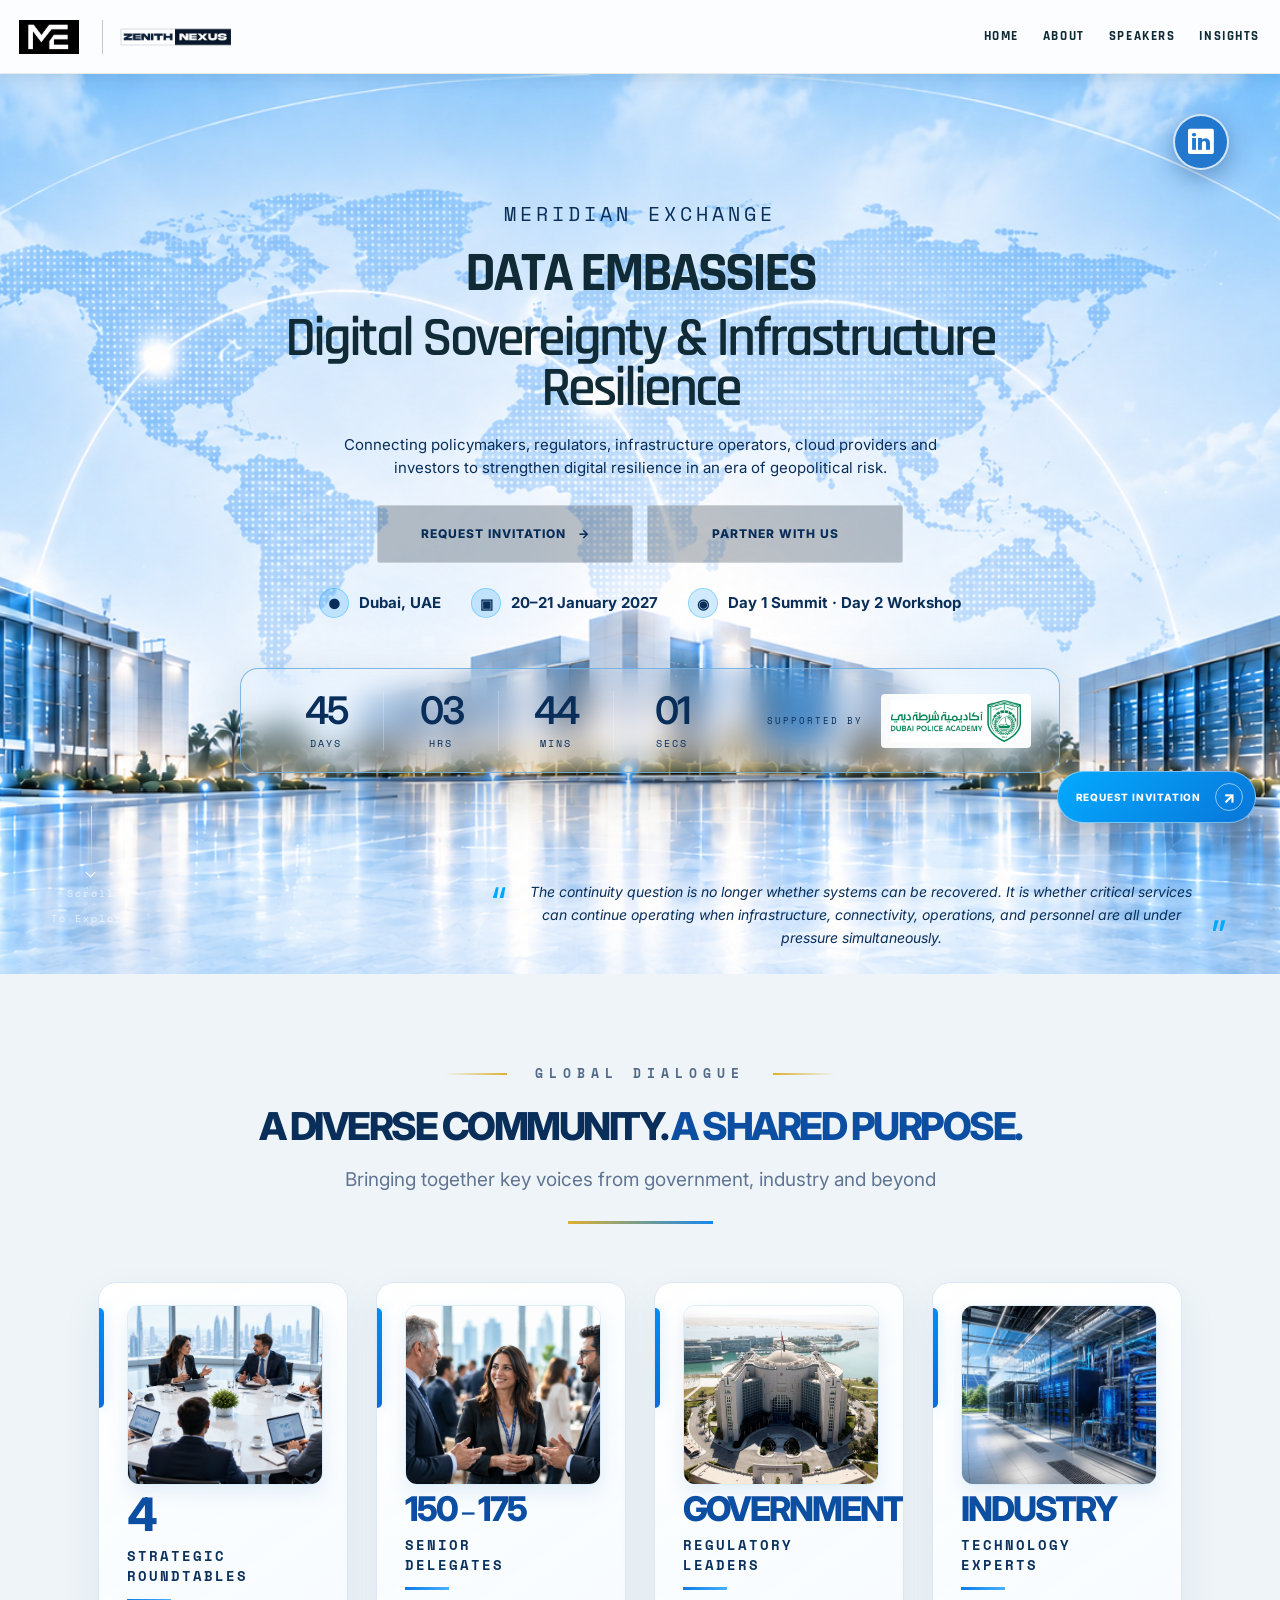
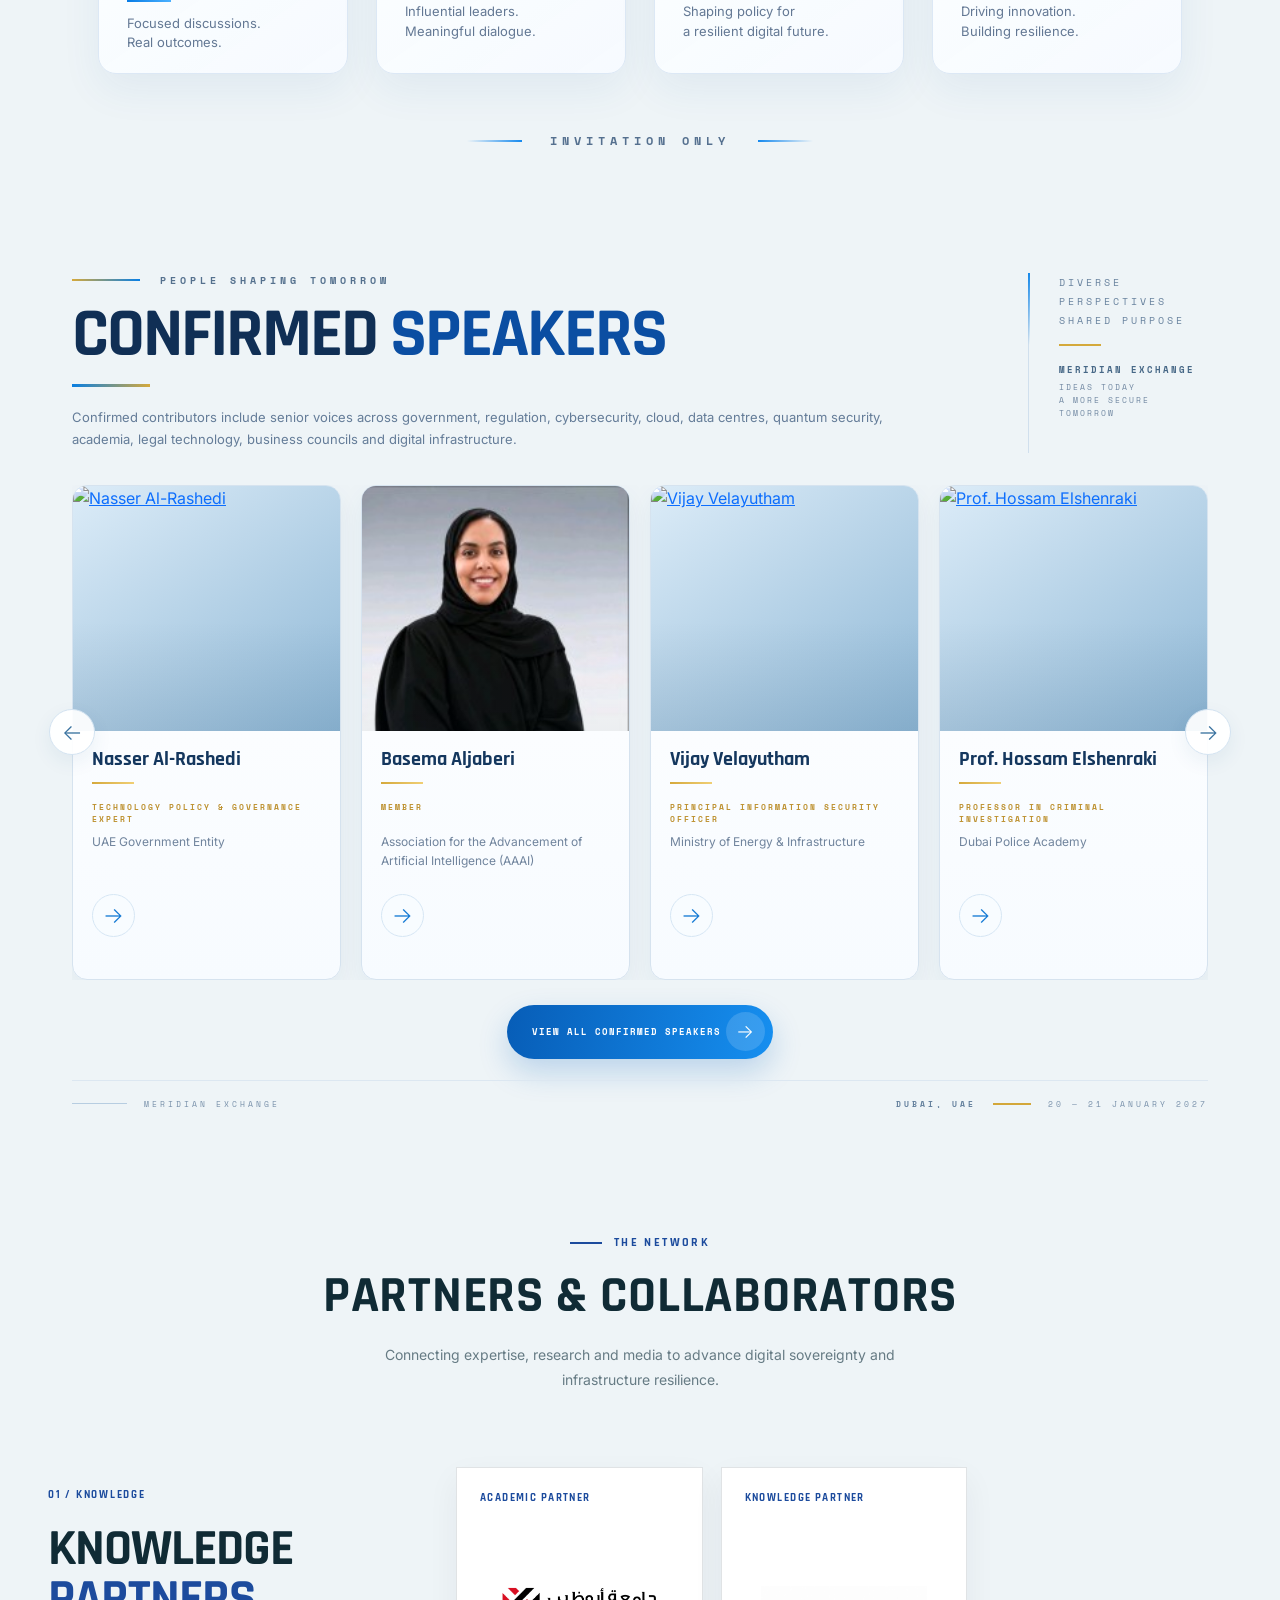
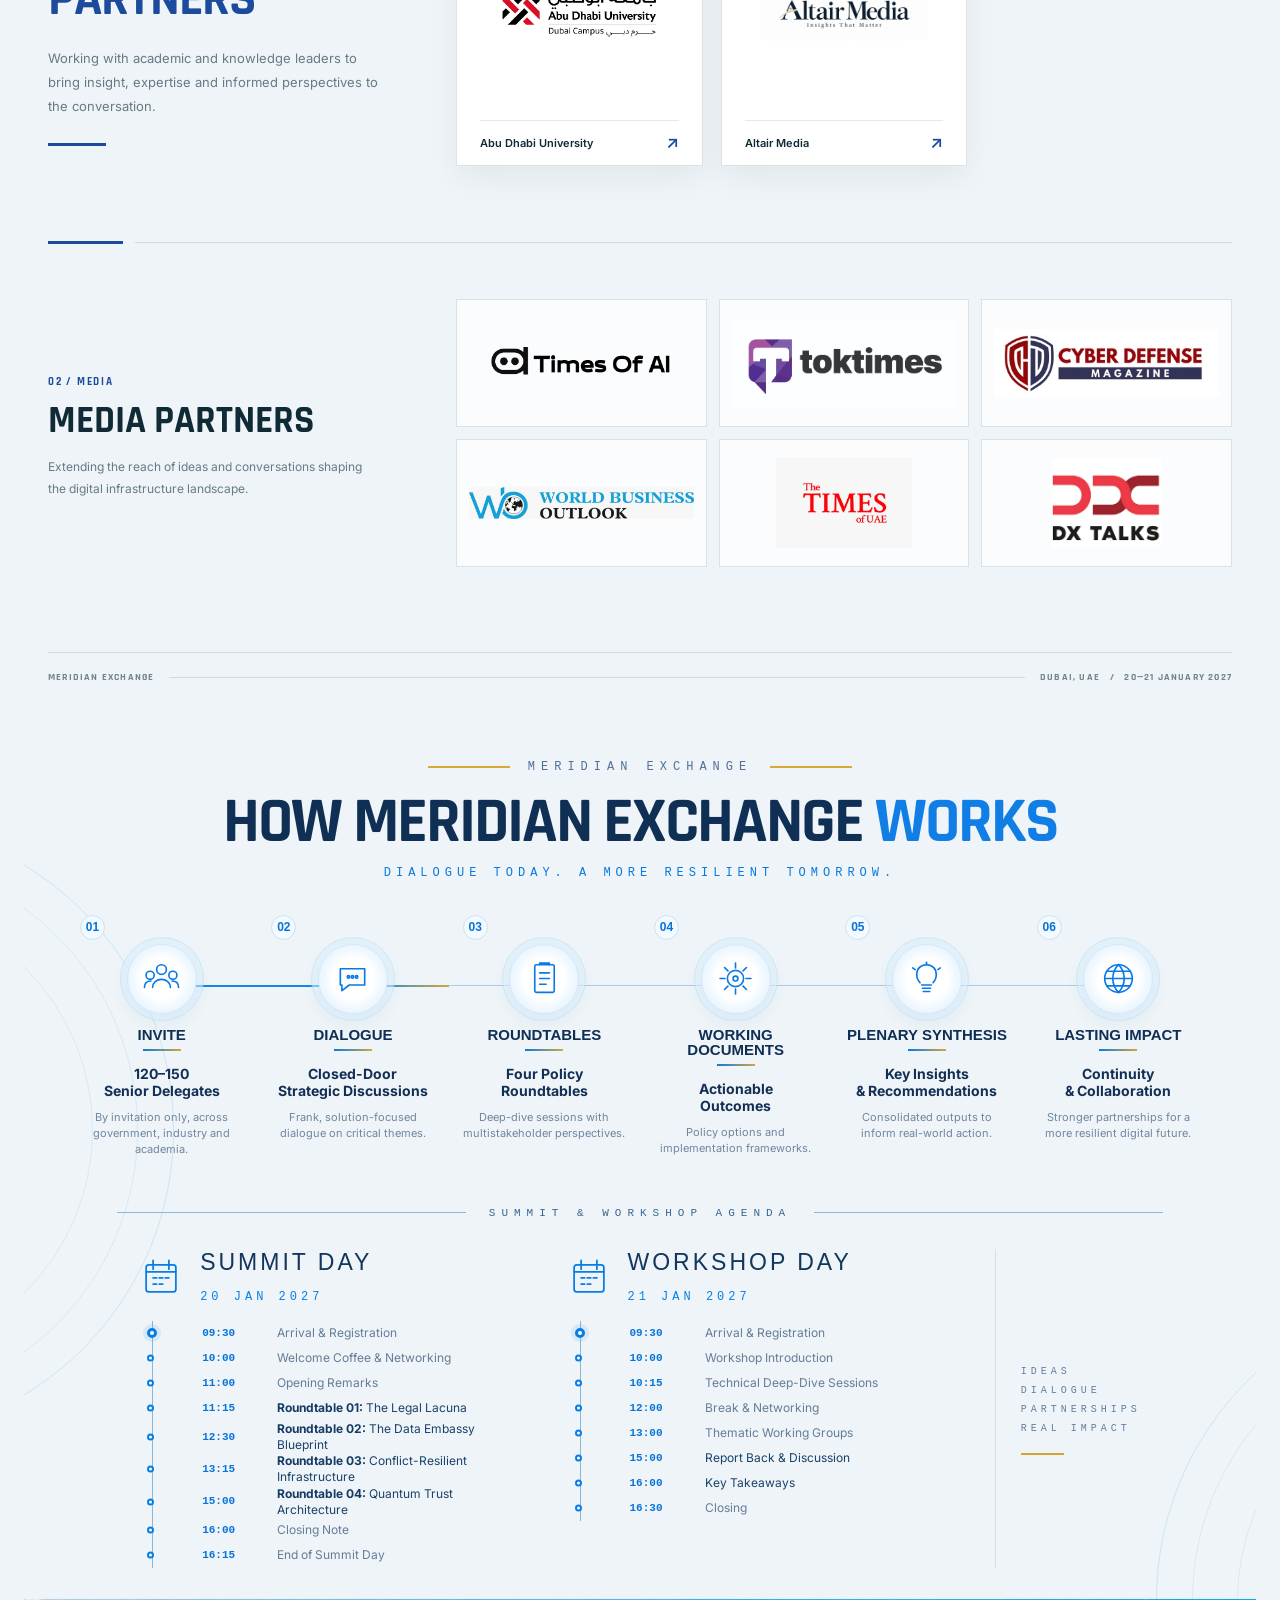
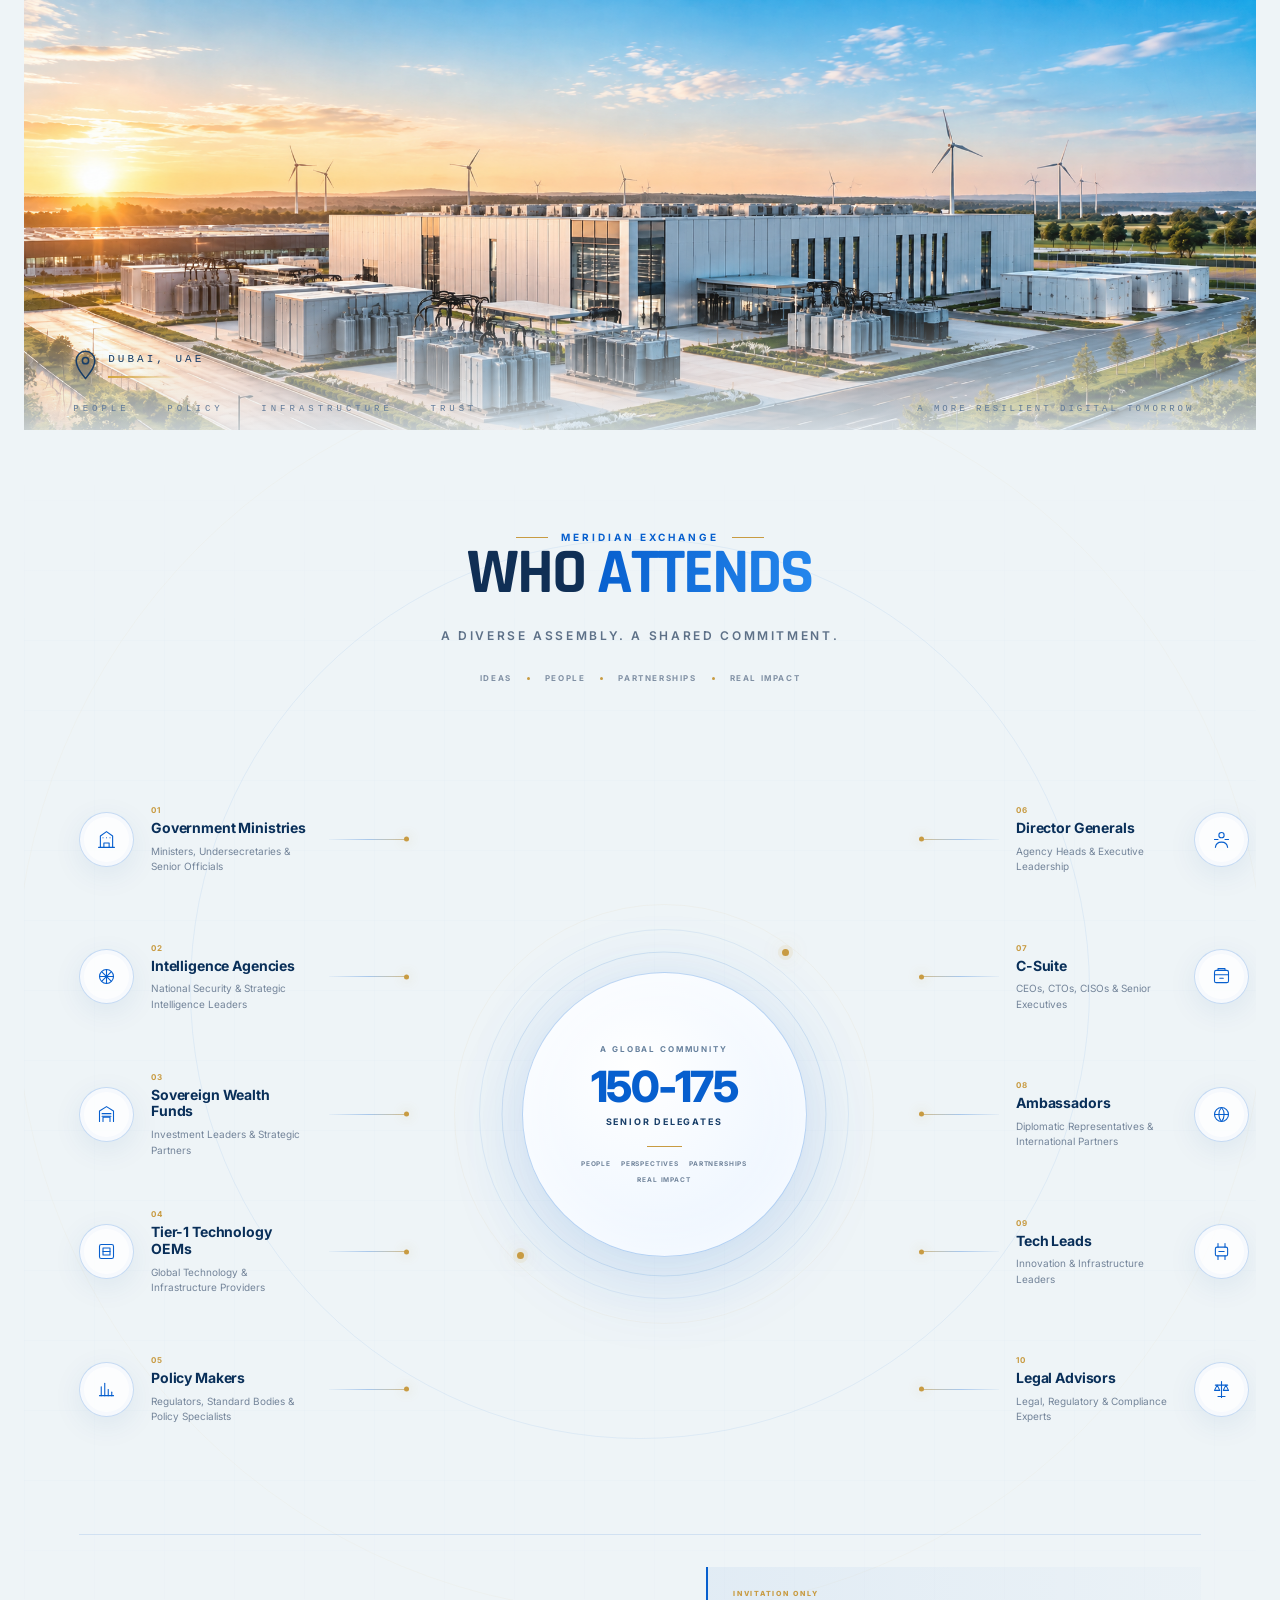
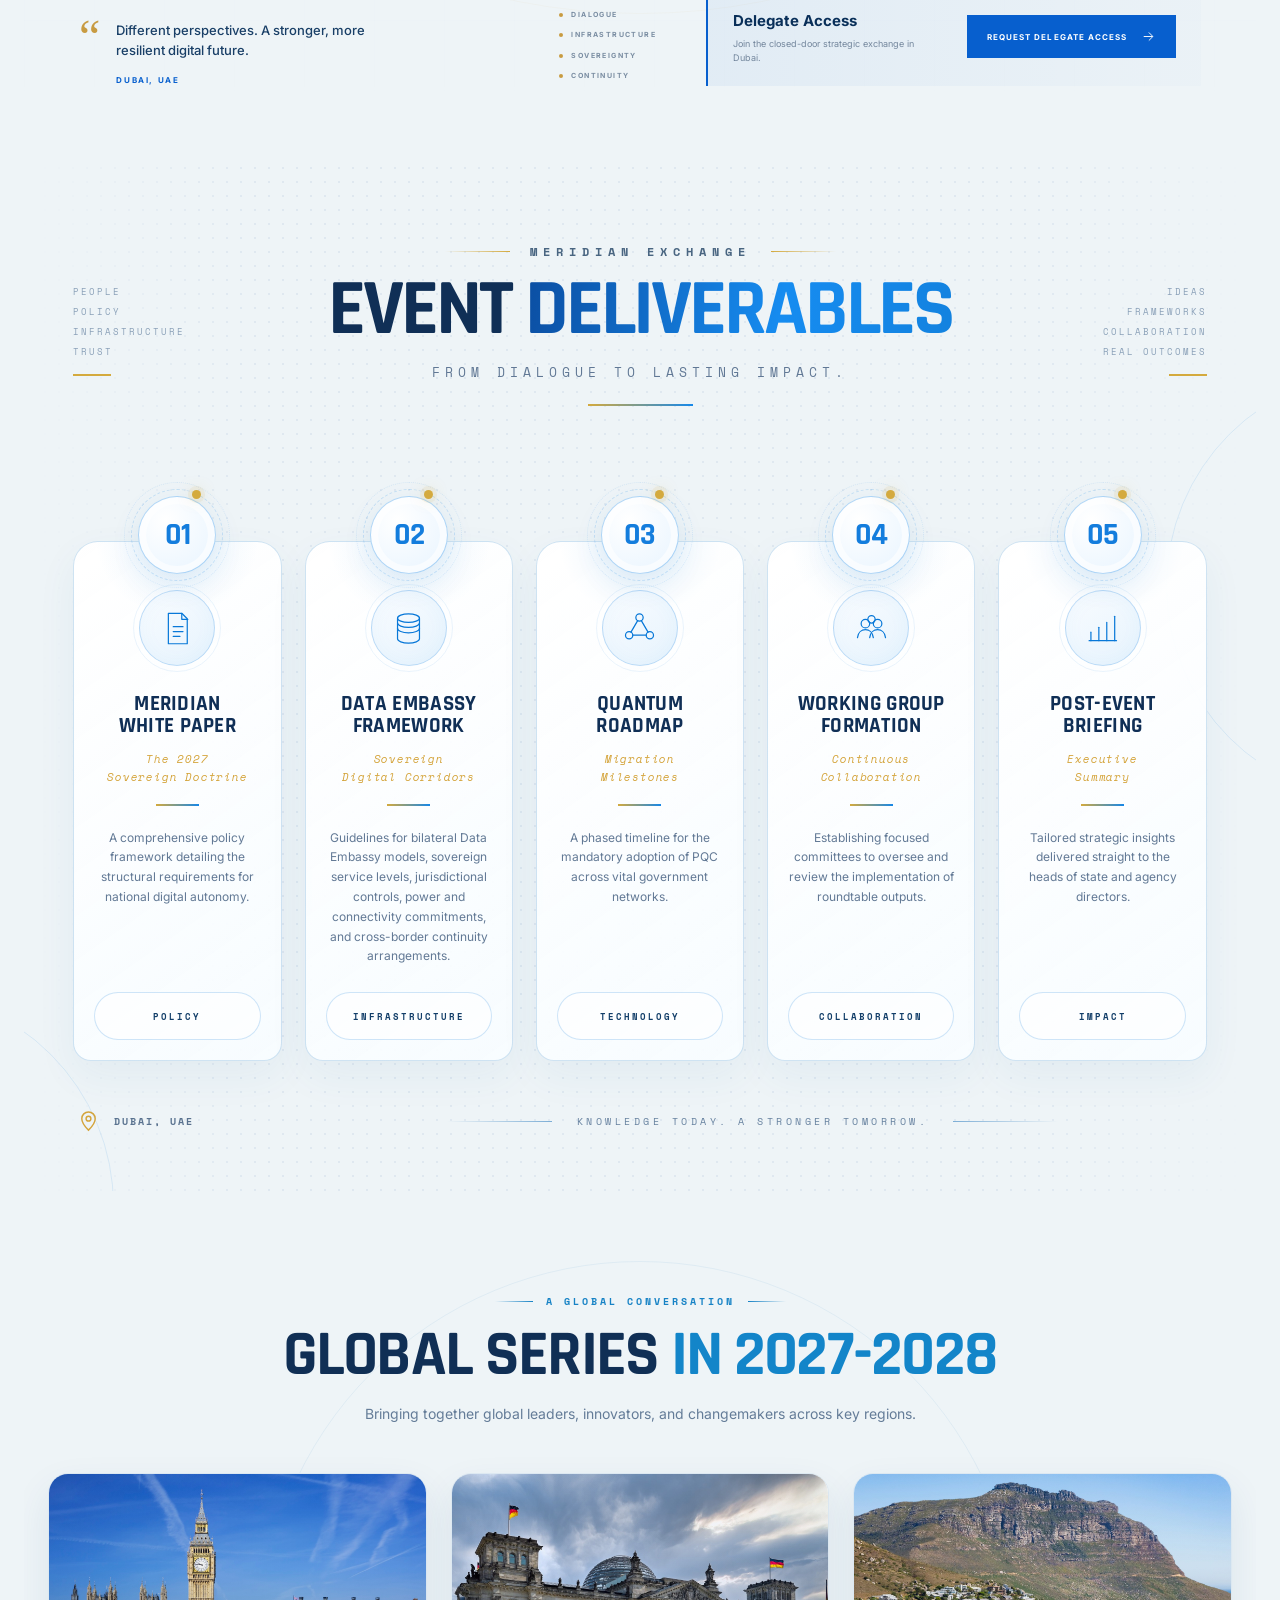
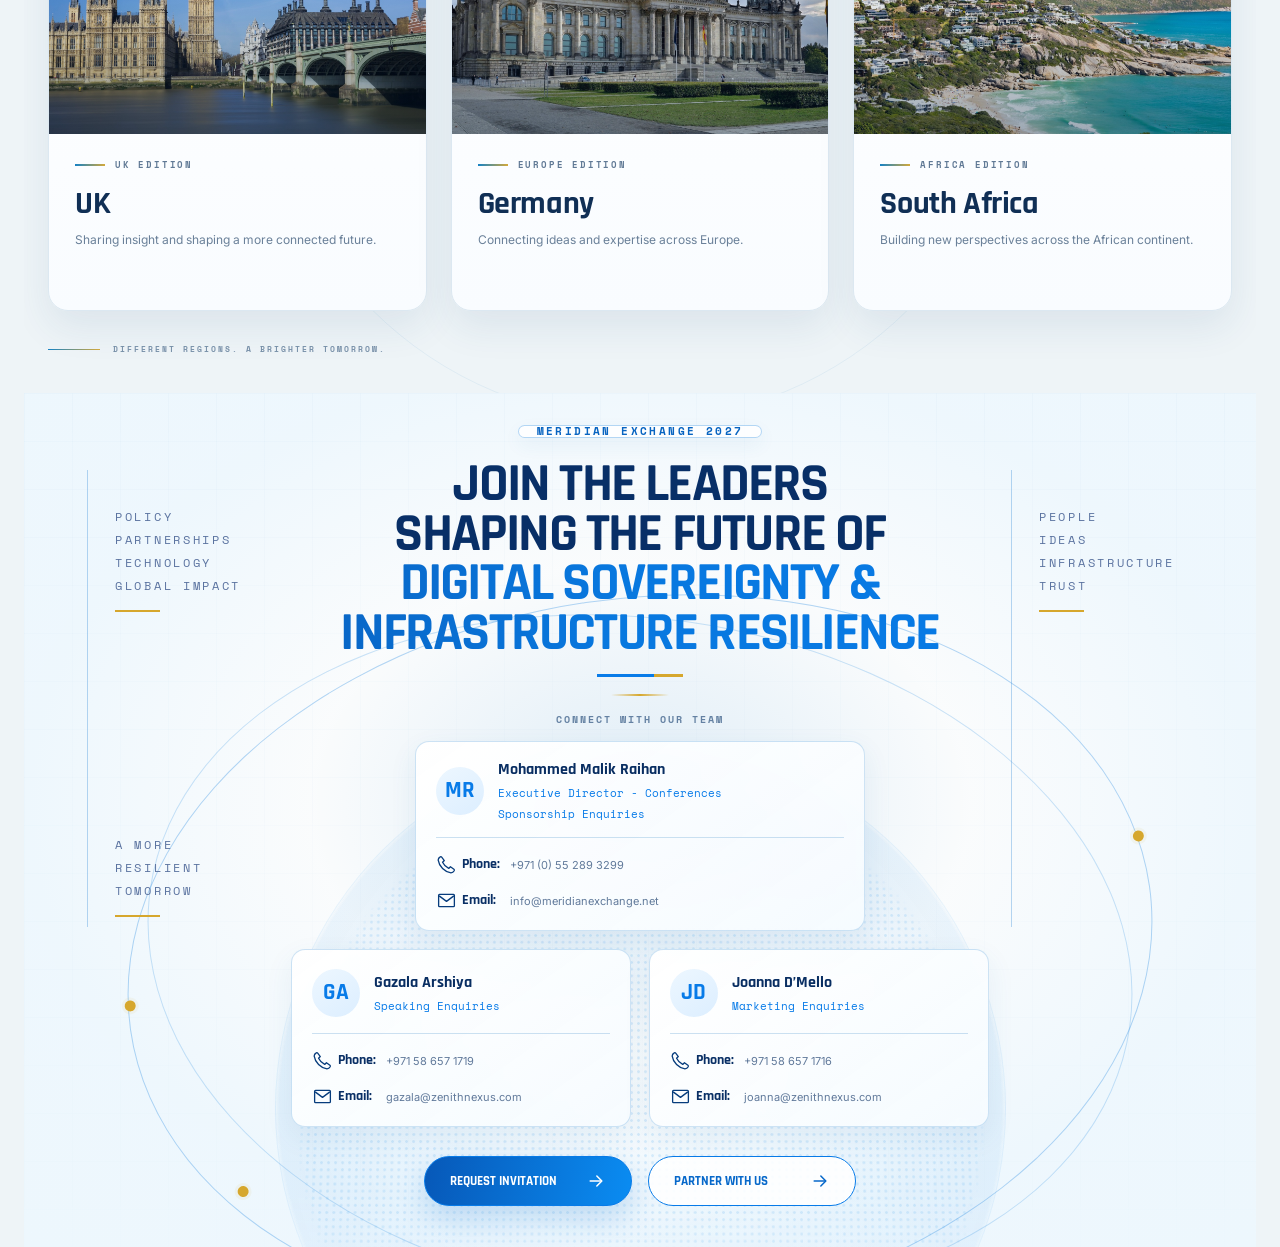
==== commit c3f4bc10: "chanegs" ====
--- a/index.html
+++ b/index.html
@@ -240,9 +240,9 @@
 
           <div class="hero-content">
             <div class="hero-label">Meridian Exchange</div>
-            <p class="hero-description mb-3">DATA EMBASSIES</p>
-
-            <h1 class="hero-title">
+            <p class="hero-title mb-3">DATA EMBASSIES</p>
+
+            <h1 class="hero-title-2">
               <span>Digital Sovereignty &</span>
               <span>Infrastructure Resilience</span>
             </h1>
--- a/style.css
+++ b/style.css
@@ -17,12 +17,12 @@
   color: var(--deep-navy);
   background-color: var(--body-bg);
   background-image:
-    linear-gradient(rgba(238, 244, 247, 0.9), rgba(238, 244, 247, 0.9)),
+    linear-gradient(rgba(238, 244, 247, 0.936), rgba(238, 244, 247, 0.893)),
     url("./image/whole-bg.png");
   background-attachment: fixed;
-  background-position: center top;
+  background-position: center center;
   background-repeat: no-repeat;
-  background-size: cover;
+  background-size: contain;
   font-family: "Inter", "Avenir Next", Arial, Helvetica, sans-serif;
 }
 
@@ -259,7 +259,7 @@
     ),
     url(./image/hero.png); */
 
-  /* background-image: url(./image/hero.png); */
+  background-image: url(./image/hero.png);
 
   background-size: cover;
   background-position: center center;
@@ -442,7 +442,7 @@
 
   line-height: 0.88;
 
-  font-weight: 600;
+  font-weight: 700;
 
   letter-spacing: -3px;
 
@@ -461,7 +461,18 @@
 
   color: #092e59;
 }
-
+.hero-title-2 {
+  font-family: "Rajdhani", "Inter", Arial, Helvetica, sans-serif;
+  font-size: clamp(56px, 3vw, 86px);
+
+  line-height: 0.88;
+
+  font-weight: 600;
+
+  letter-spacing: -3px;
+
+  margin-bottom: 20px;
+}
 .hero-subtitle {
   font-family: "Rajdhani", "Inter", Arial, Helvetica, sans-serif;
 
@@ -595,6 +606,8 @@
 
   font-size: 15px;
 
+  font-weight: 700;
+
   color: #092e59;
 }
 
@@ -606,6 +619,10 @@
   gap: 10px;
 
   white-space: nowrap;
+}
+
+.event-item span {
+  font-weight: 700;
 }
 
 .event-icon {
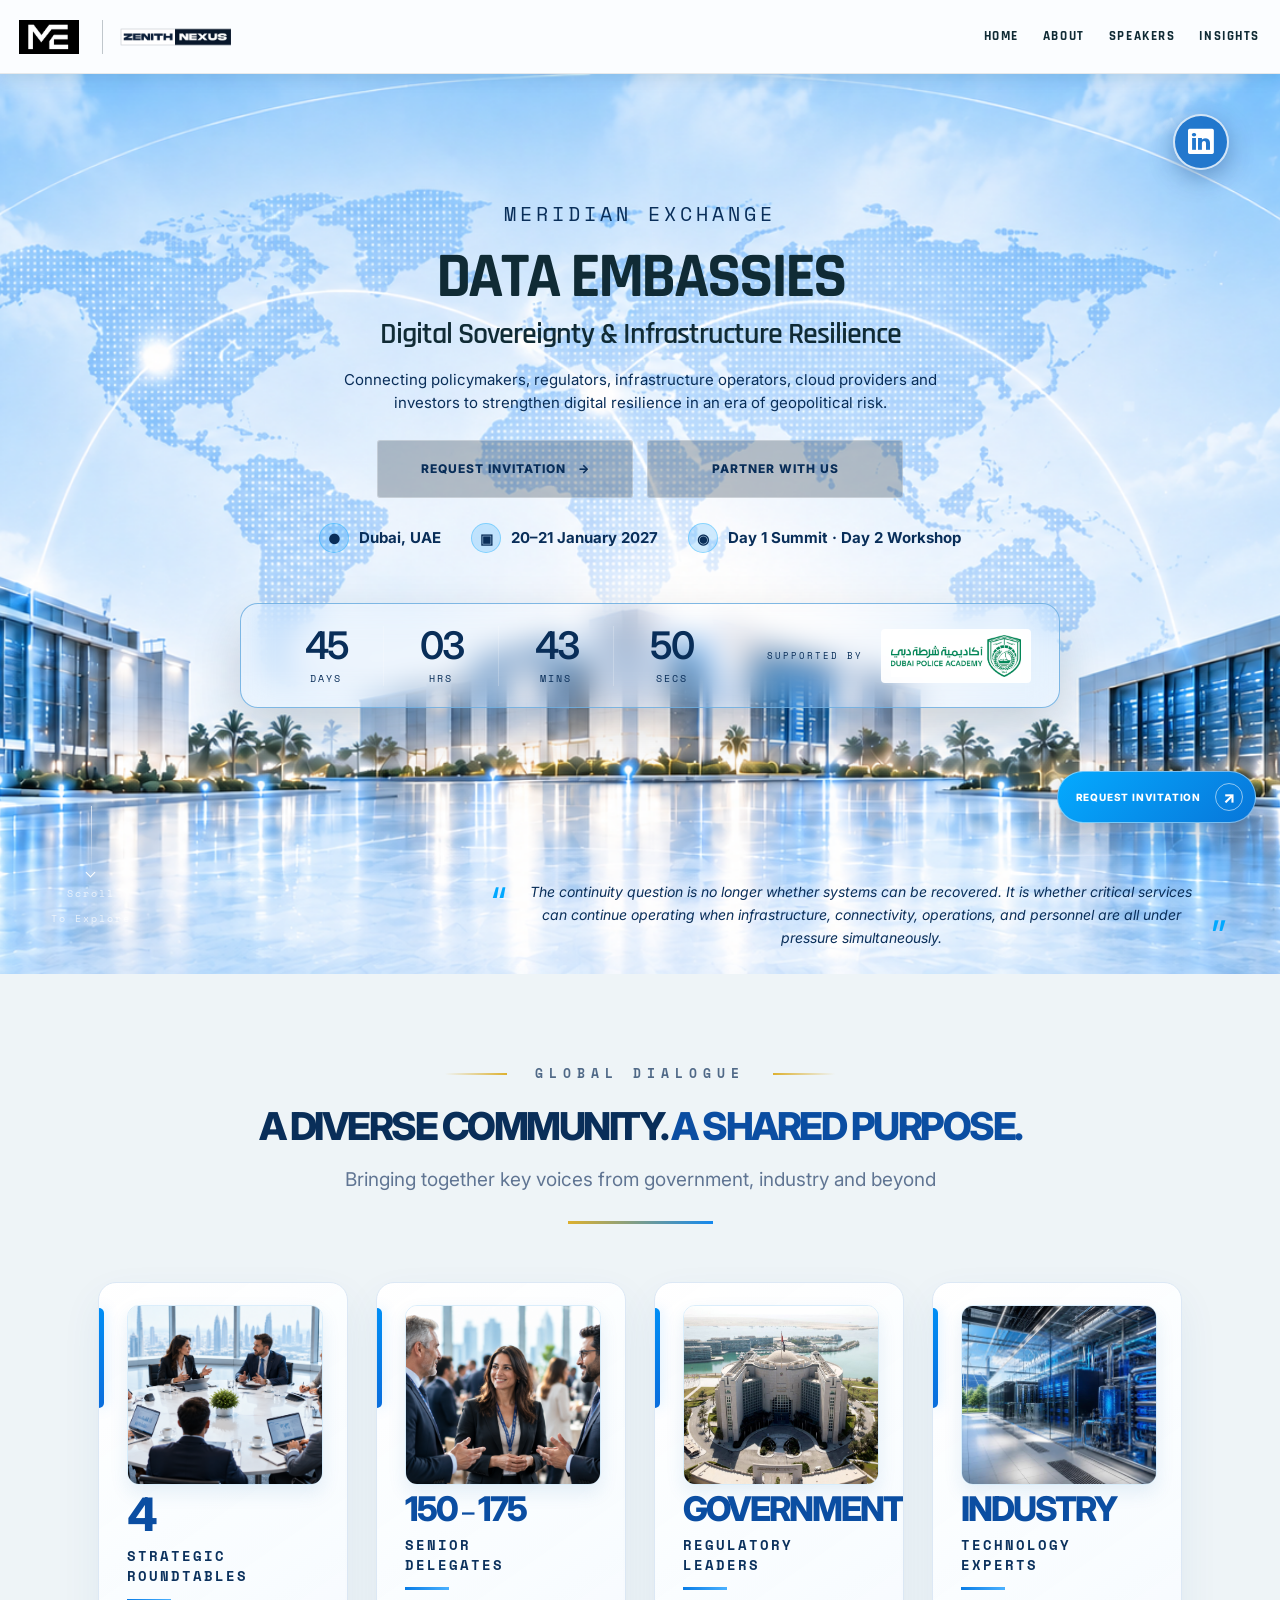
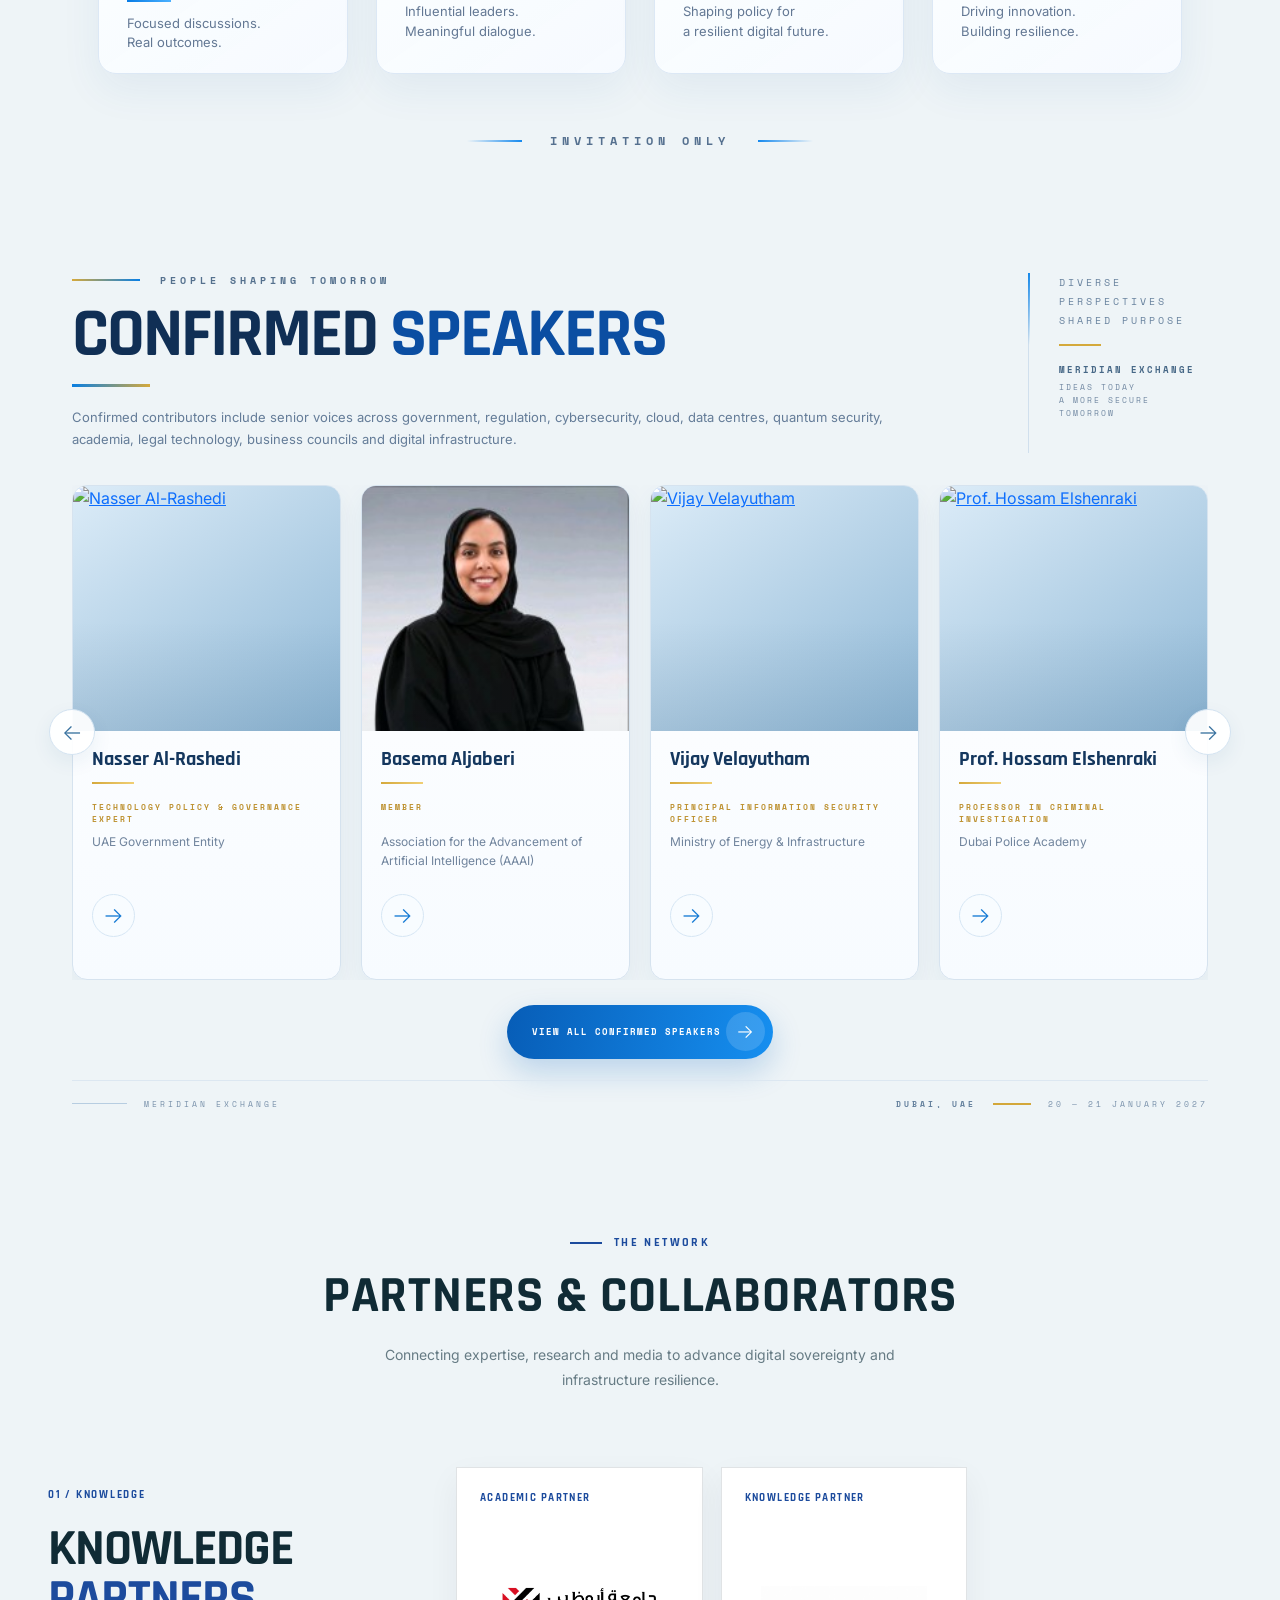
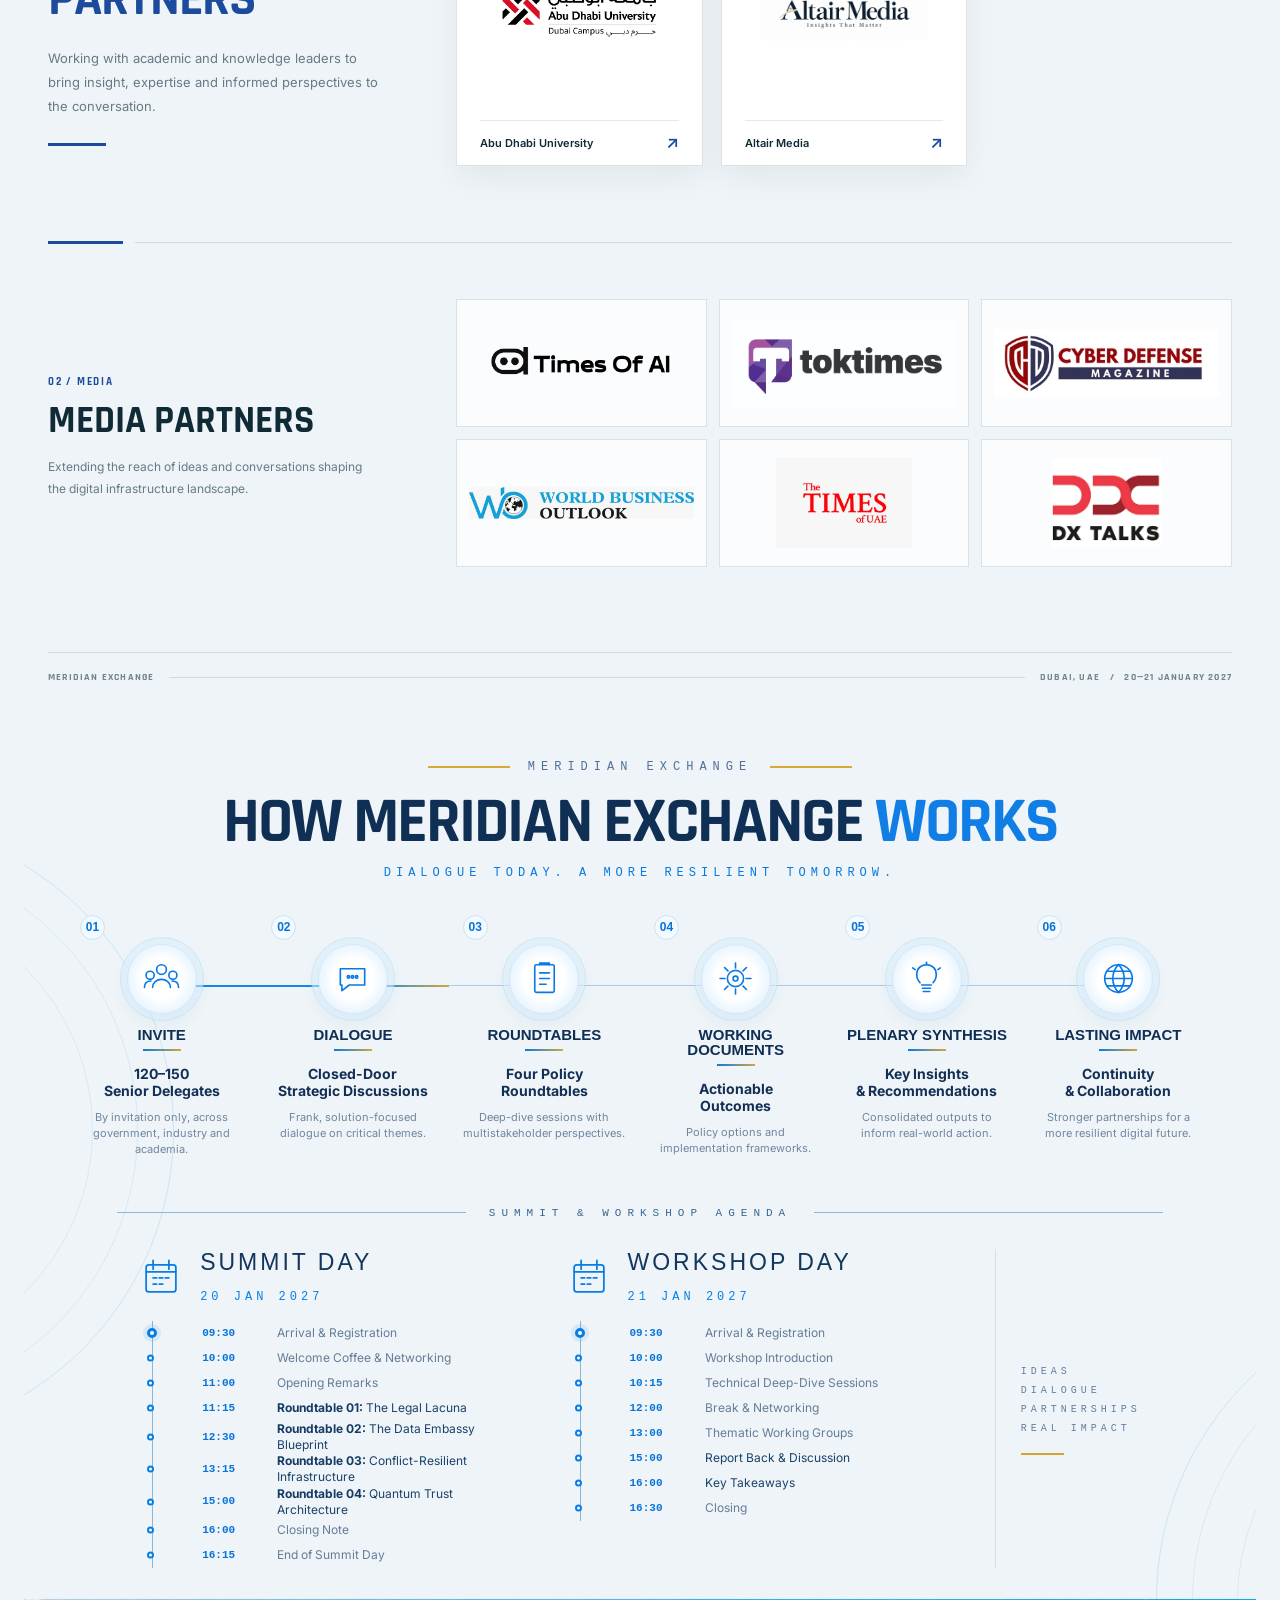
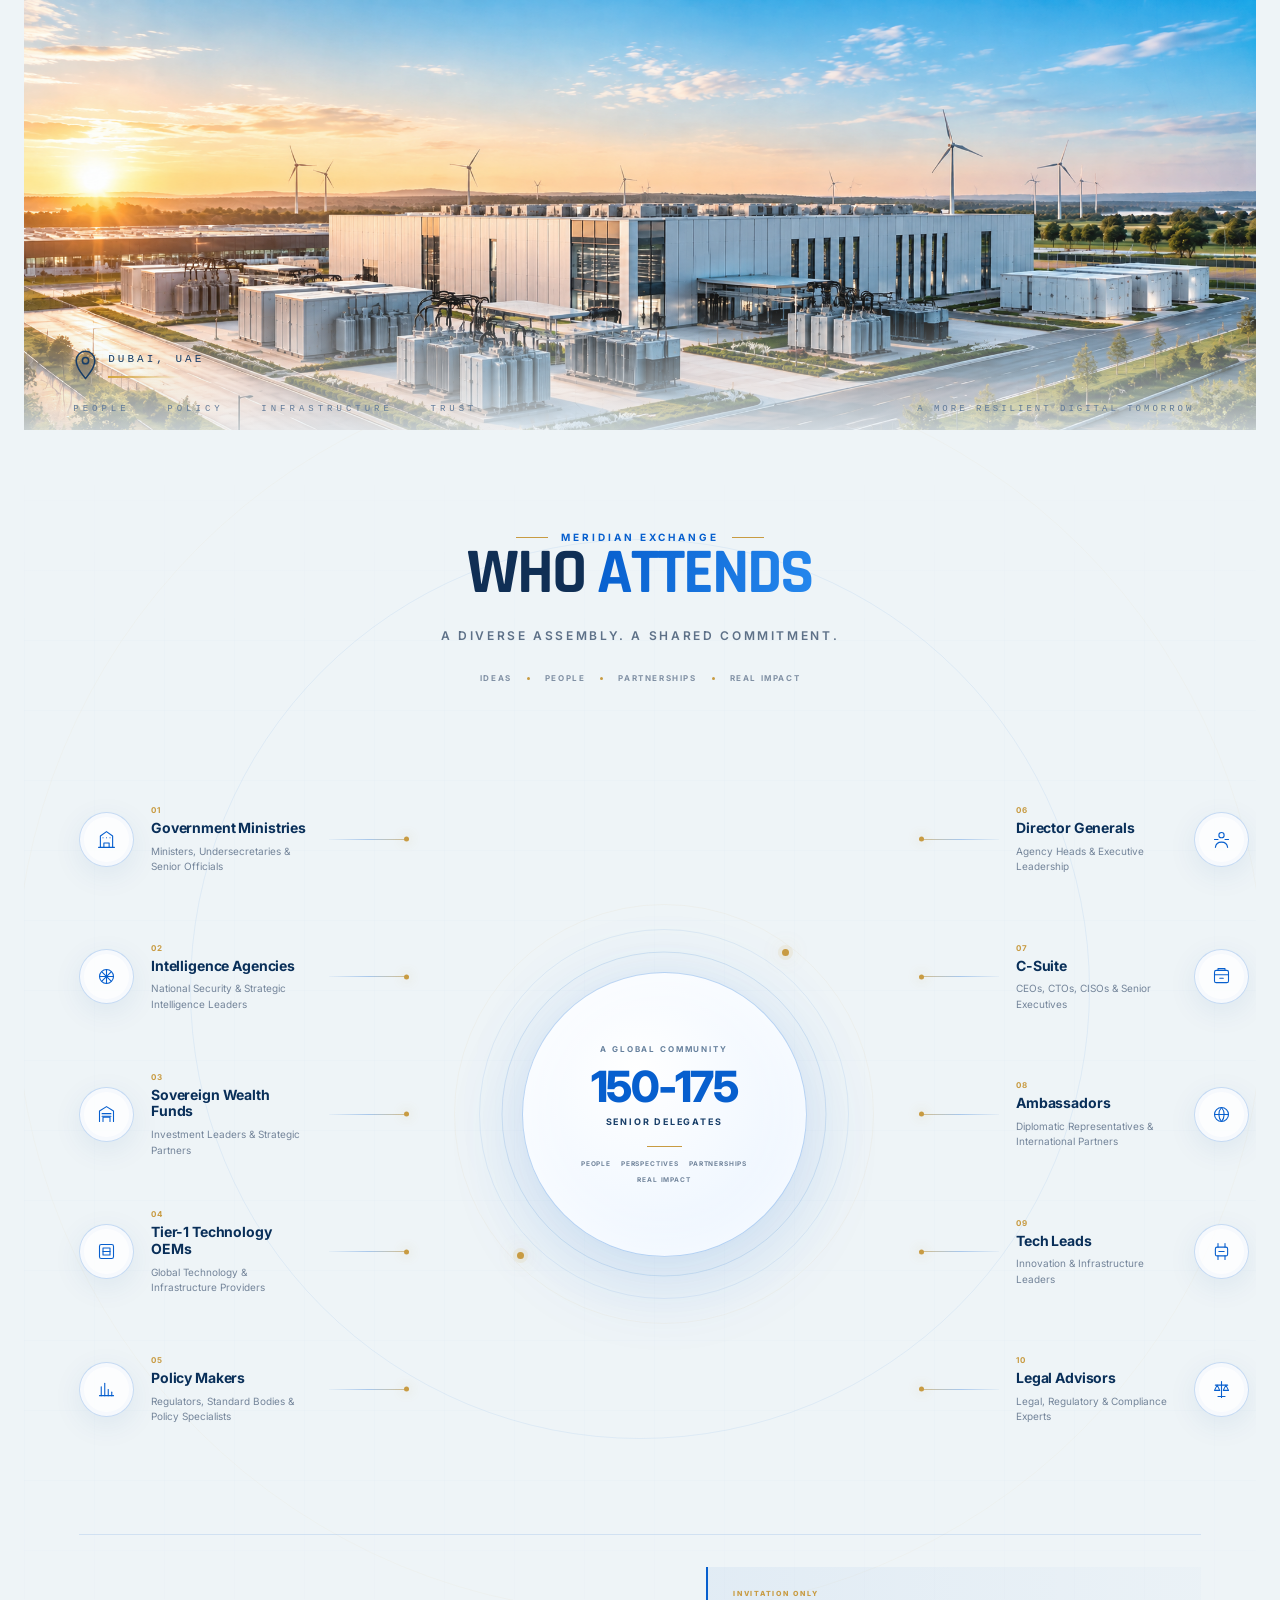
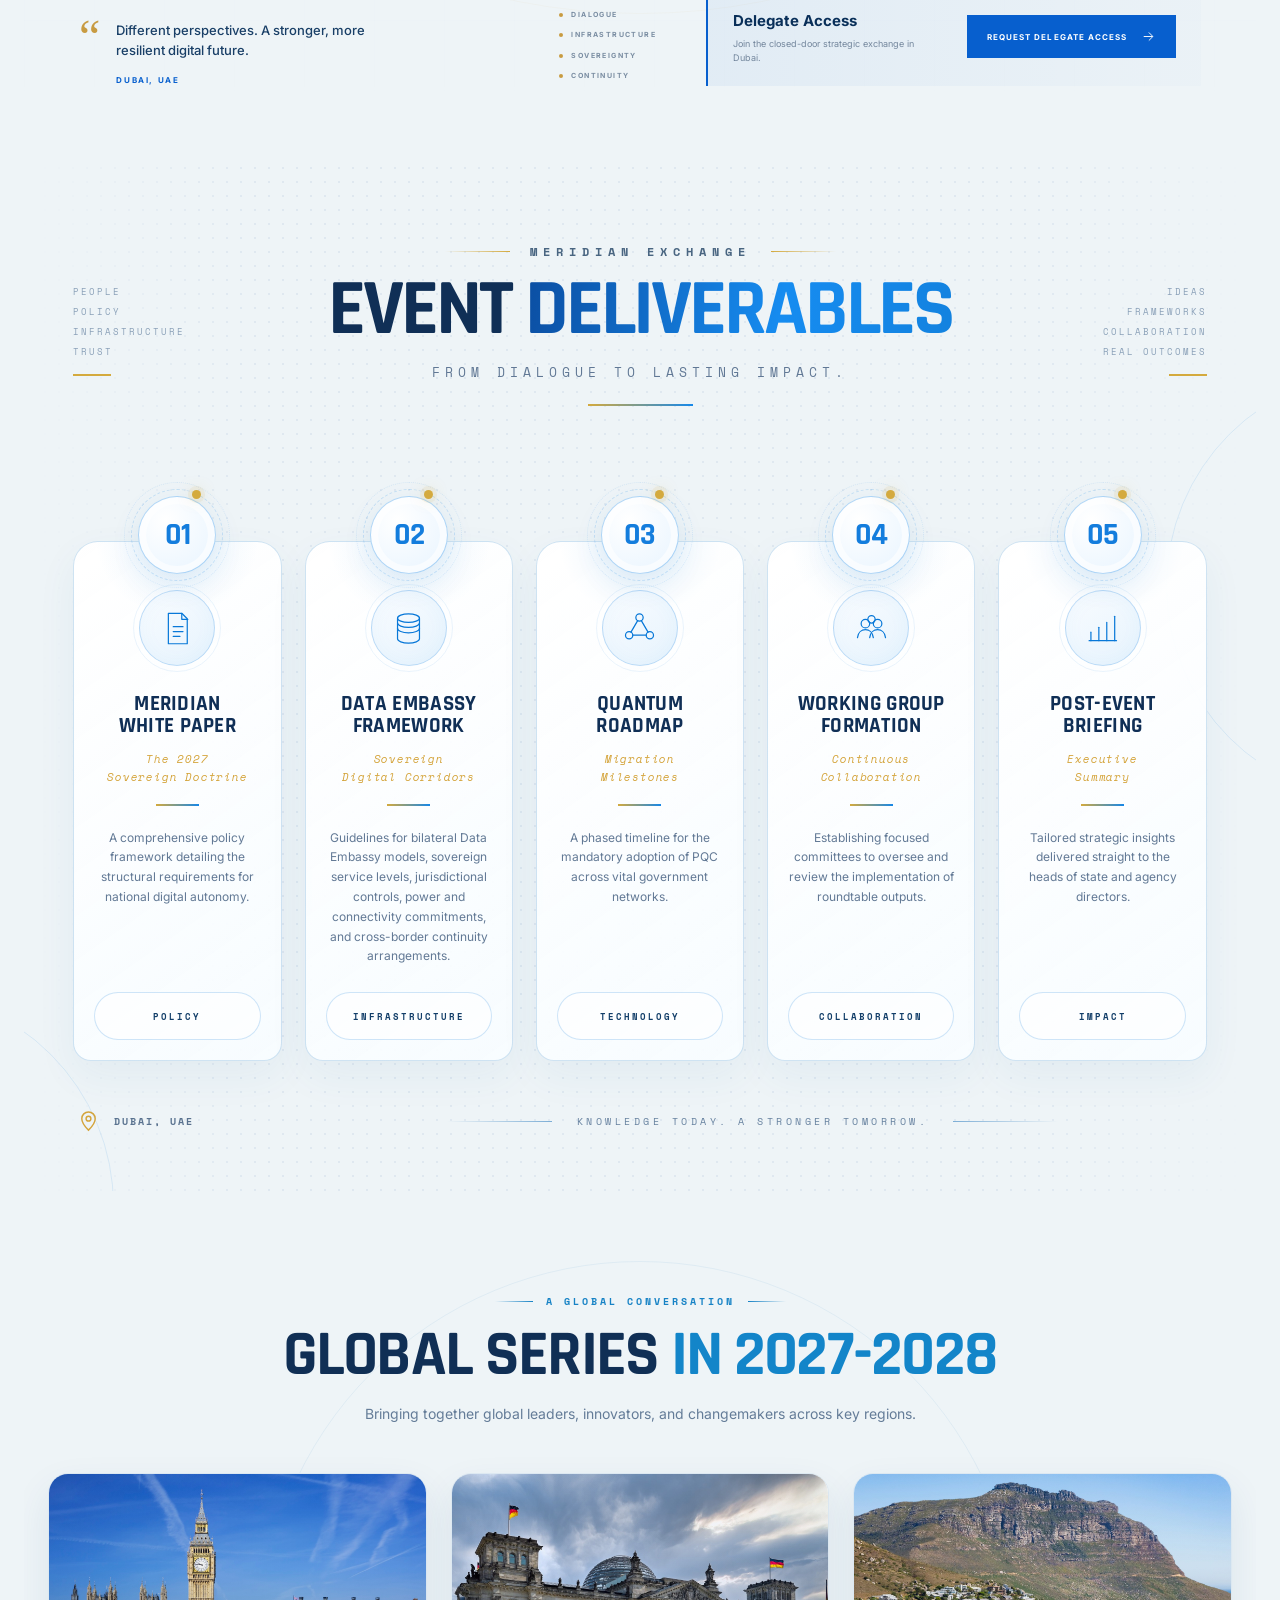
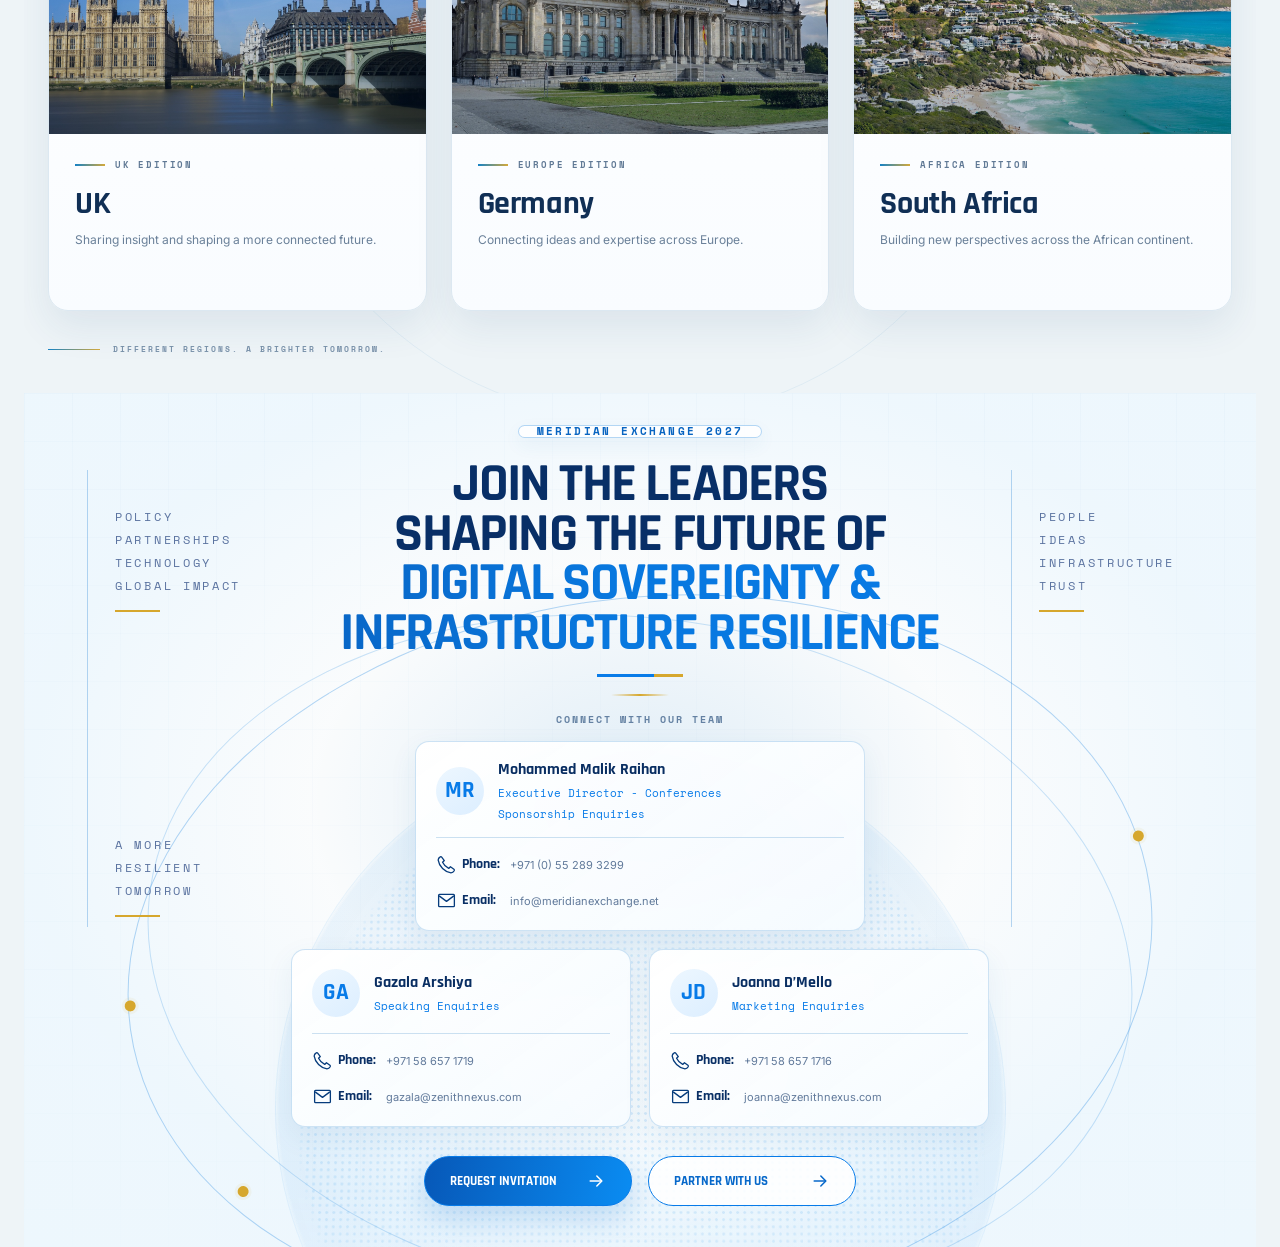
==== commit 77960da7: "changes" ====
--- a/index.html
+++ b/index.html
@@ -243,8 +243,7 @@
             <p class="hero-title mb-3">DATA EMBASSIES</p>
 
             <h1 class="hero-title-2">
-              <span>Digital Sovereignty &</span>
-              <span>Infrastructure Resilience</span>
+              <span>Digital Sovereignty & Infrastructure Resilience</span>
             </h1>
 
             <p class="hero-description">
--- a/style.css
+++ b/style.css
@@ -438,7 +438,7 @@
 
 .hero-title {
   font-family: "Rajdhani", "Inter", Arial, Helvetica, sans-serif;
-  font-size: clamp(56px, 4vw, 86px);
+  font-size: clamp(56px, 5vw, 86px);
 
   line-height: 0.88;
 
@@ -463,13 +463,13 @@
 }
 .hero-title-2 {
   font-family: "Rajdhani", "Inter", Arial, Helvetica, sans-serif;
-  font-size: clamp(56px, 3vw, 86px);
+  font-size: clamp(30px, 2.3vw, 86px);
 
   line-height: 0.88;
 
   font-weight: 600;
 
-  letter-spacing: -3px;
+  letter-spacing: -1px;
 
   margin-bottom: 20px;
 }
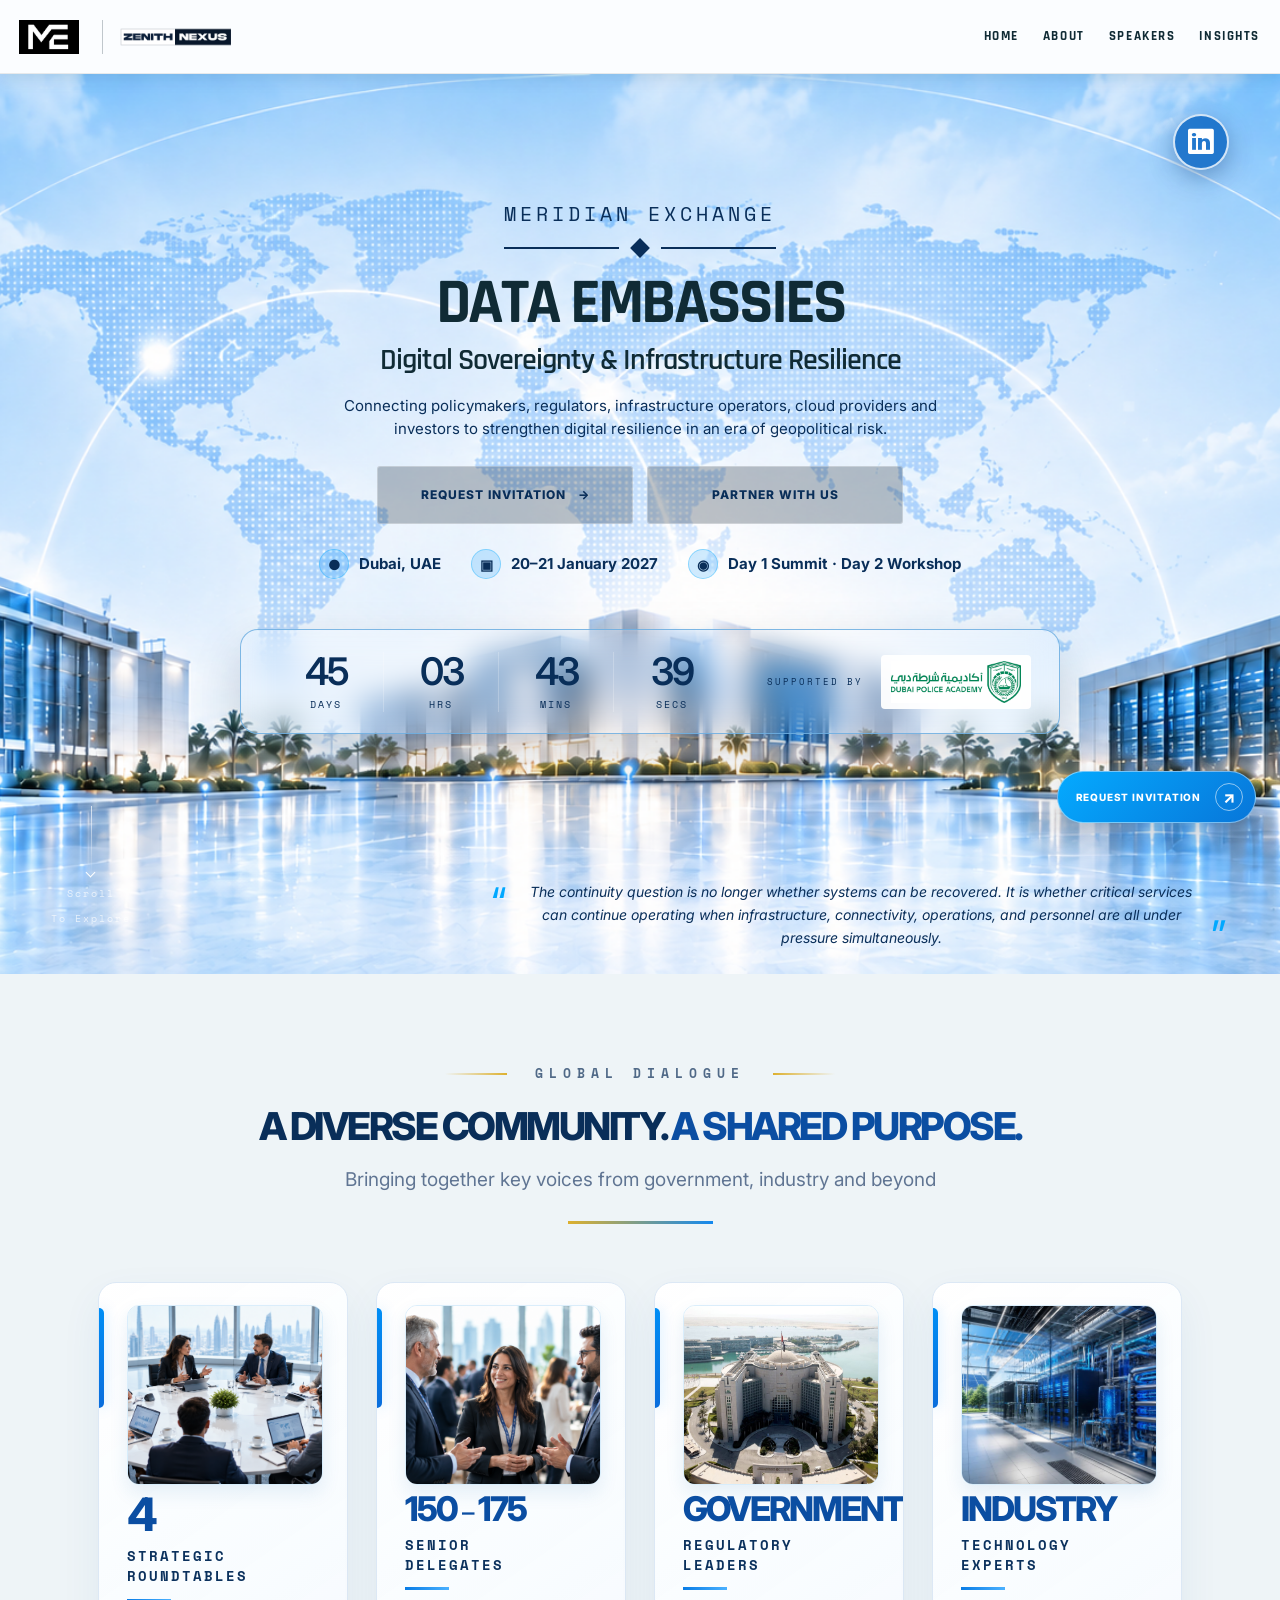
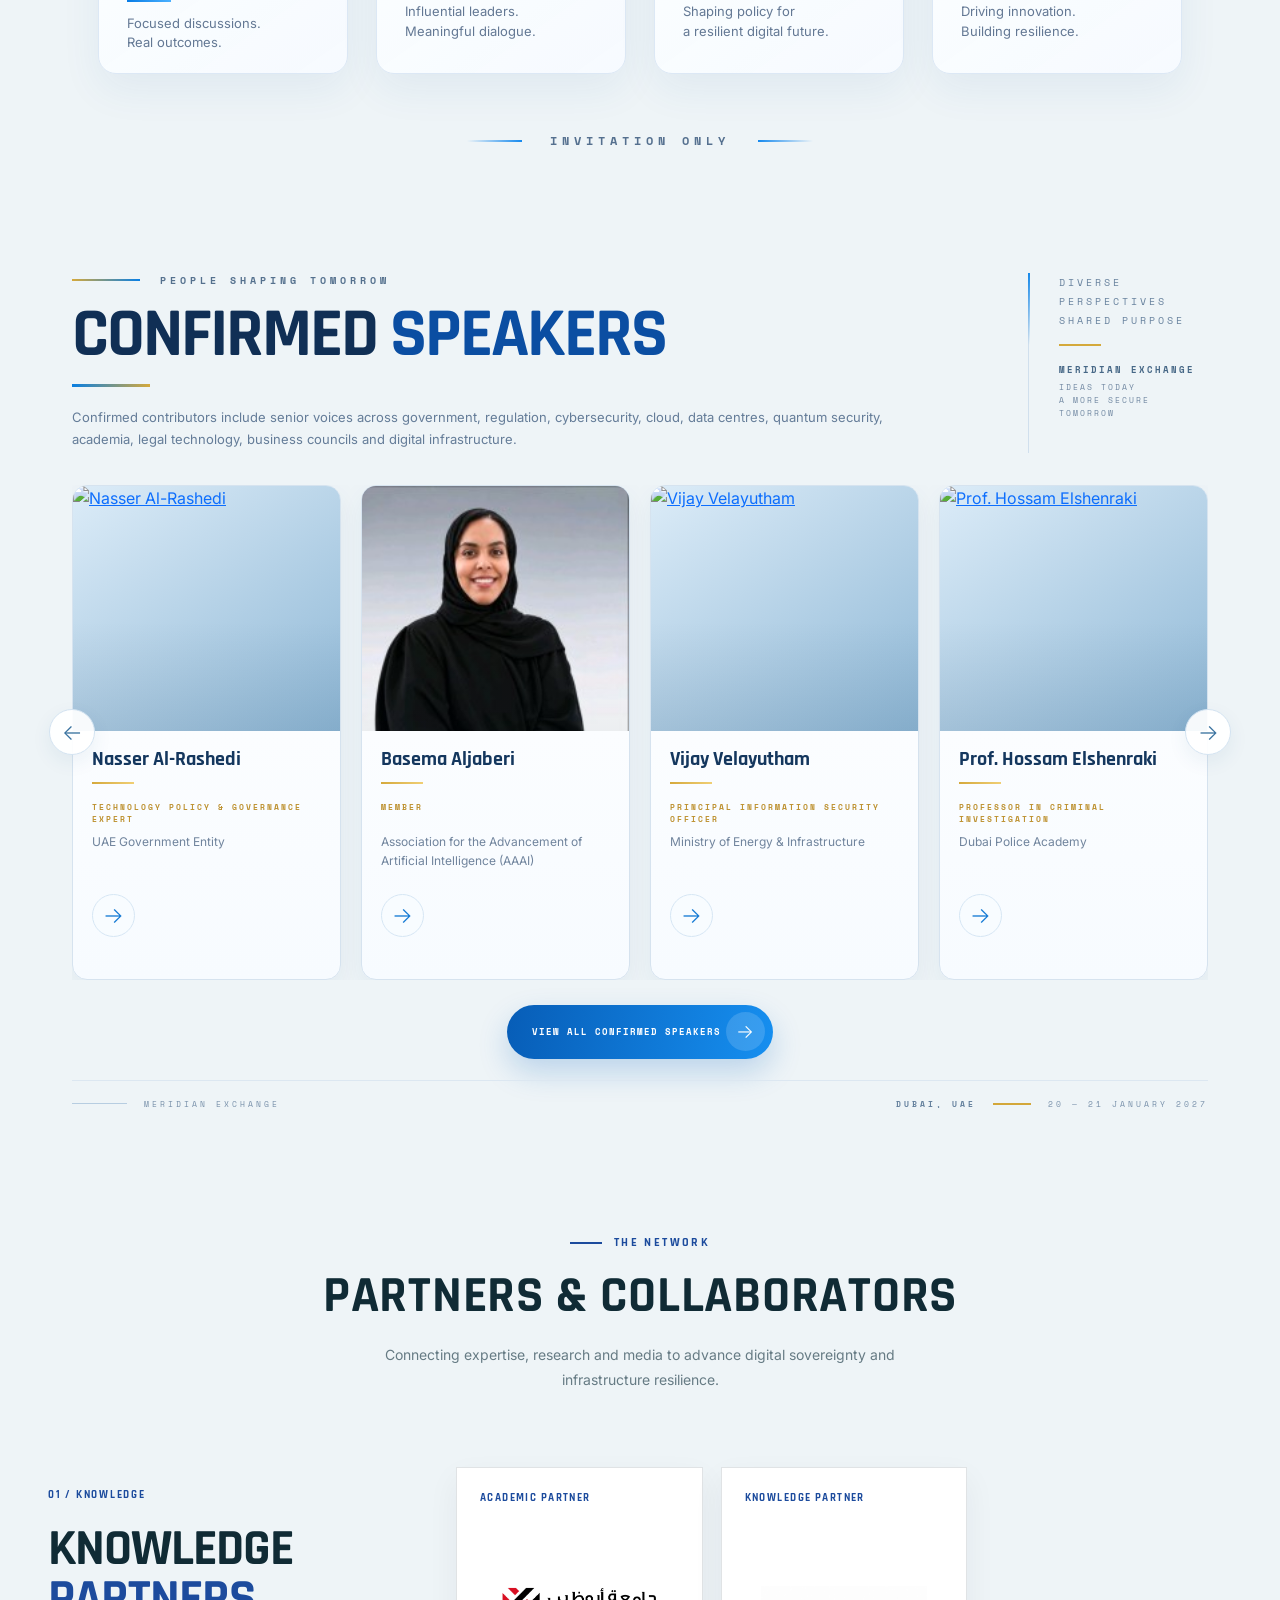
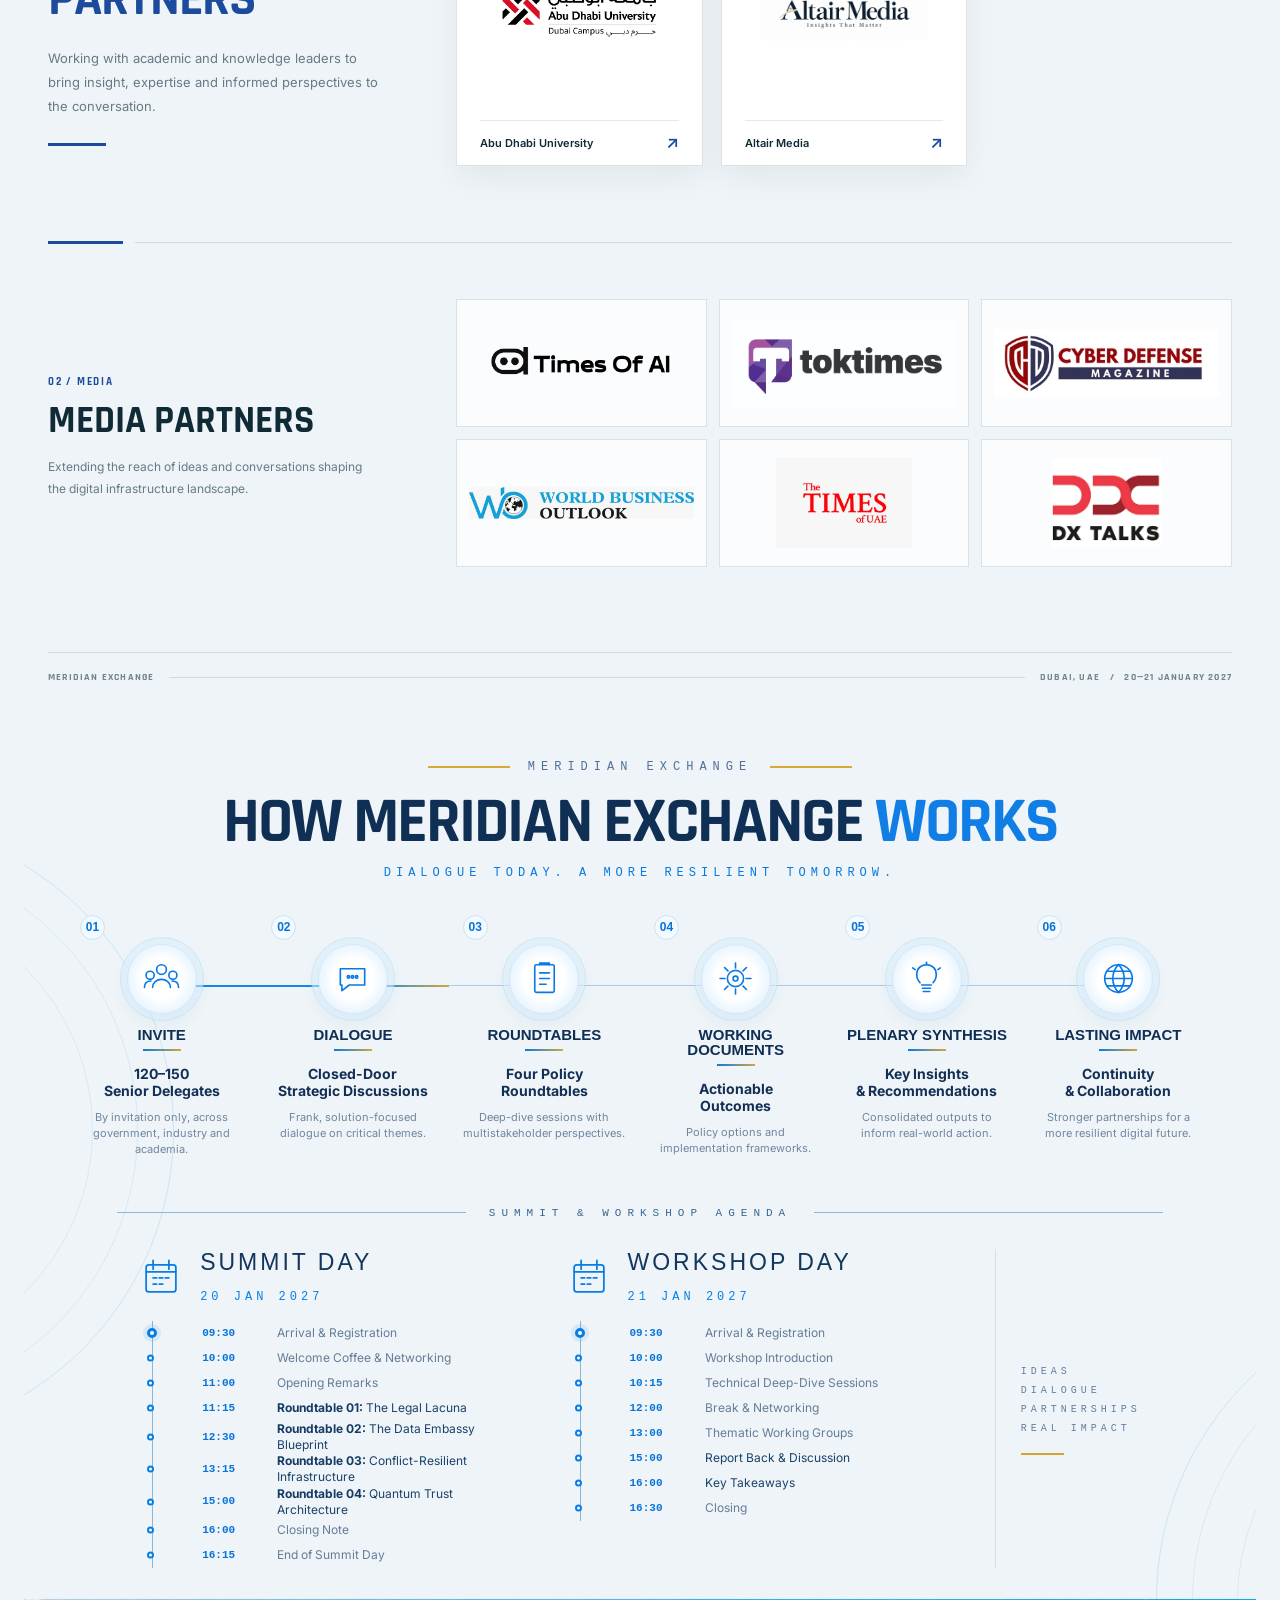
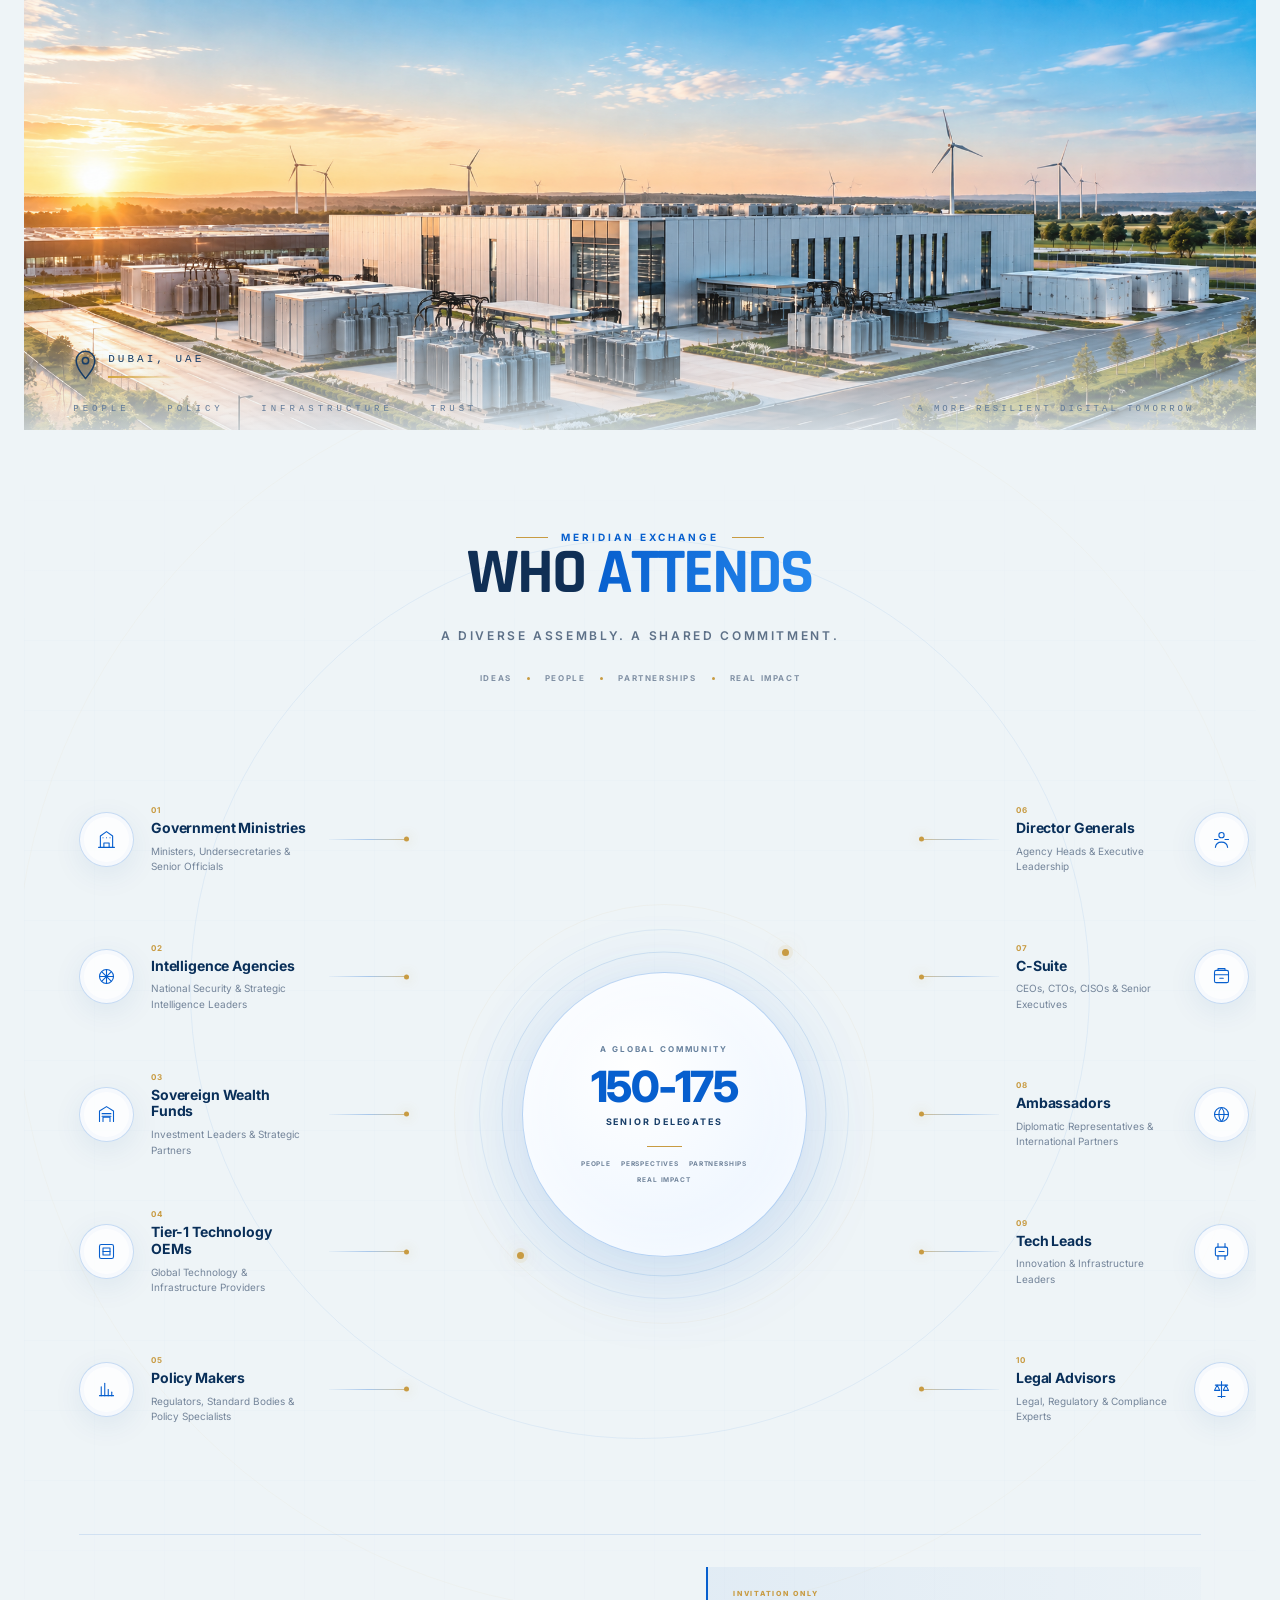
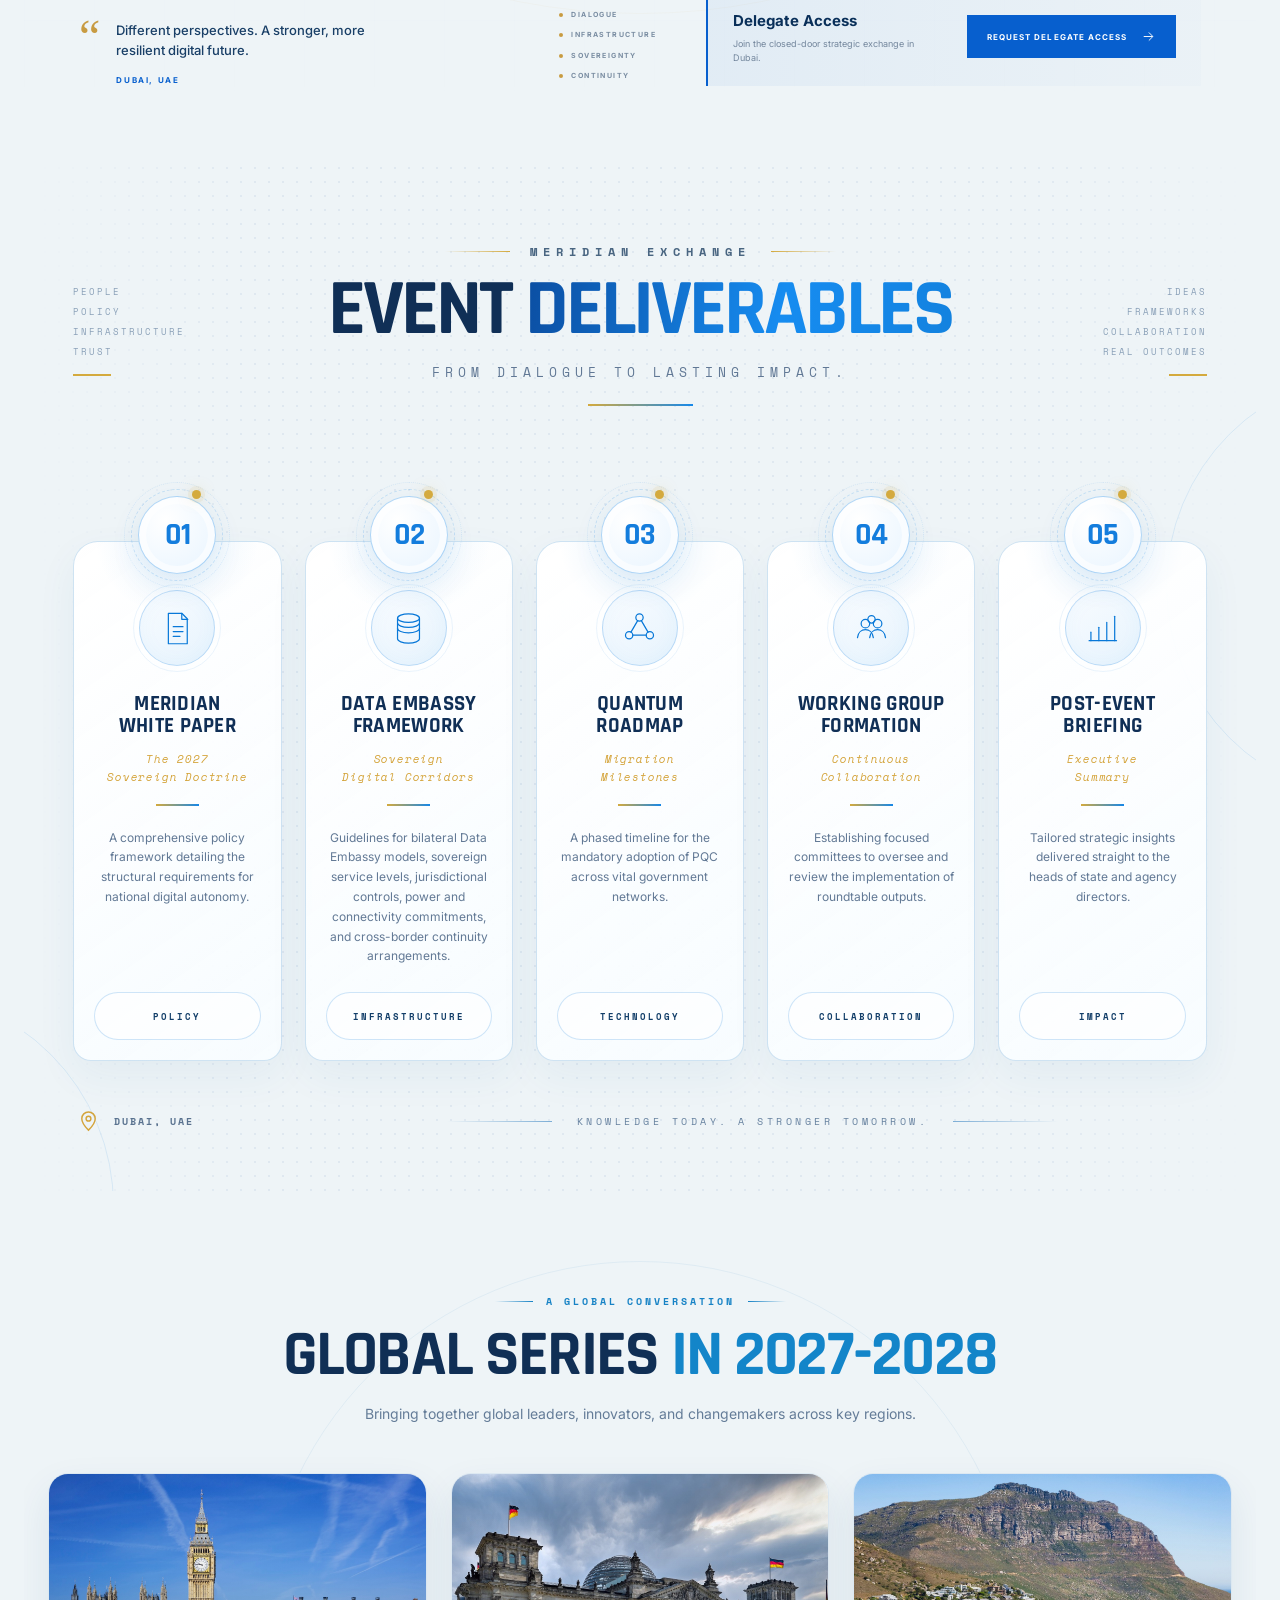
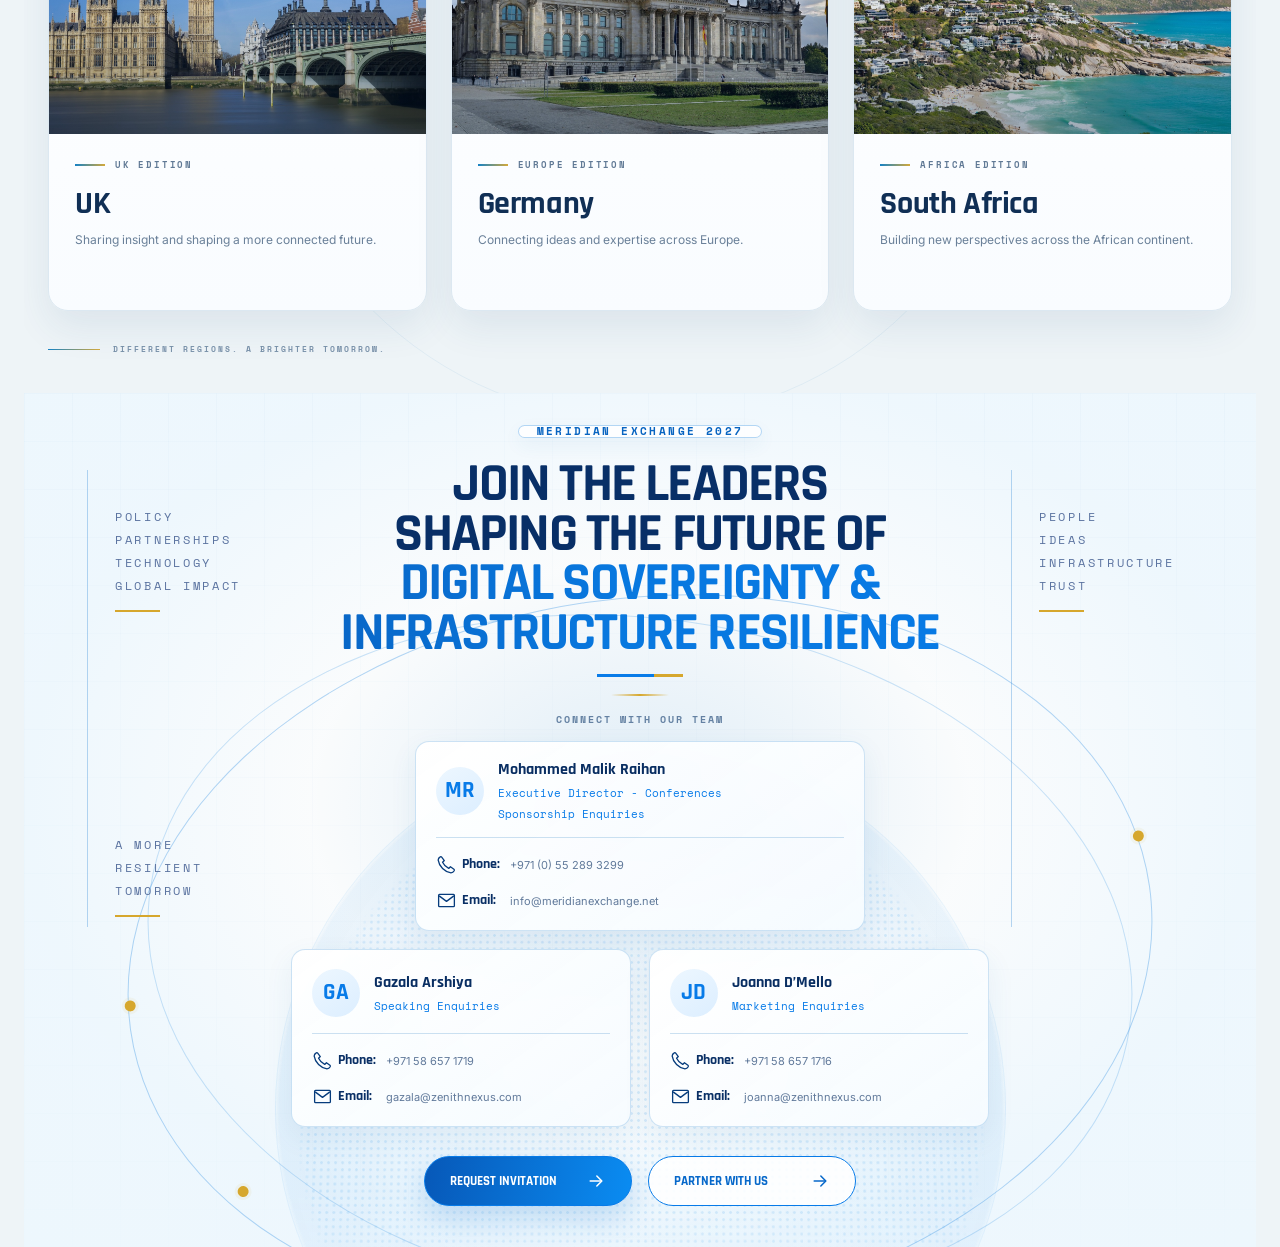
==== commit 5bb241fb: "chanegs" ====
--- a/index.html
+++ b/index.html
@@ -240,6 +240,11 @@
 
           <div class="hero-content">
             <div class="hero-label">Meridian Exchange</div>
+            <div class="hero-label-divider" aria-hidden="true">
+              <span></span>
+              <span class="hero-label-divider-diamond"></span>
+              <span></span>
+            </div>
             <p class="hero-title mb-3">DATA EMBASSIES</p>
 
             <h1 class="hero-title-2">
--- a/style.css
+++ b/style.css
@@ -433,7 +433,29 @@
 
   color: #092e59;
 
-  margin-bottom: 20px;
+  margin-bottom: 12px;
+}
+
+.hero-label-divider {
+  display: flex;
+  align-items: center;
+  gap: 14px;
+  width: min(272px, 70vw);
+  margin: 0 auto 20px;
+}
+
+.hero-label-divider > span:not(.hero-label-divider-diamond) {
+  flex: 1;
+  height: 2px;
+  background: #092e59;
+}
+
+.hero-label-divider-diamond {
+  width: 14px;
+  height: 14px;
+  flex: 0 0 14px;
+  background: #092e59;
+  transform: rotate(45deg);
 }
 
 .hero-title {
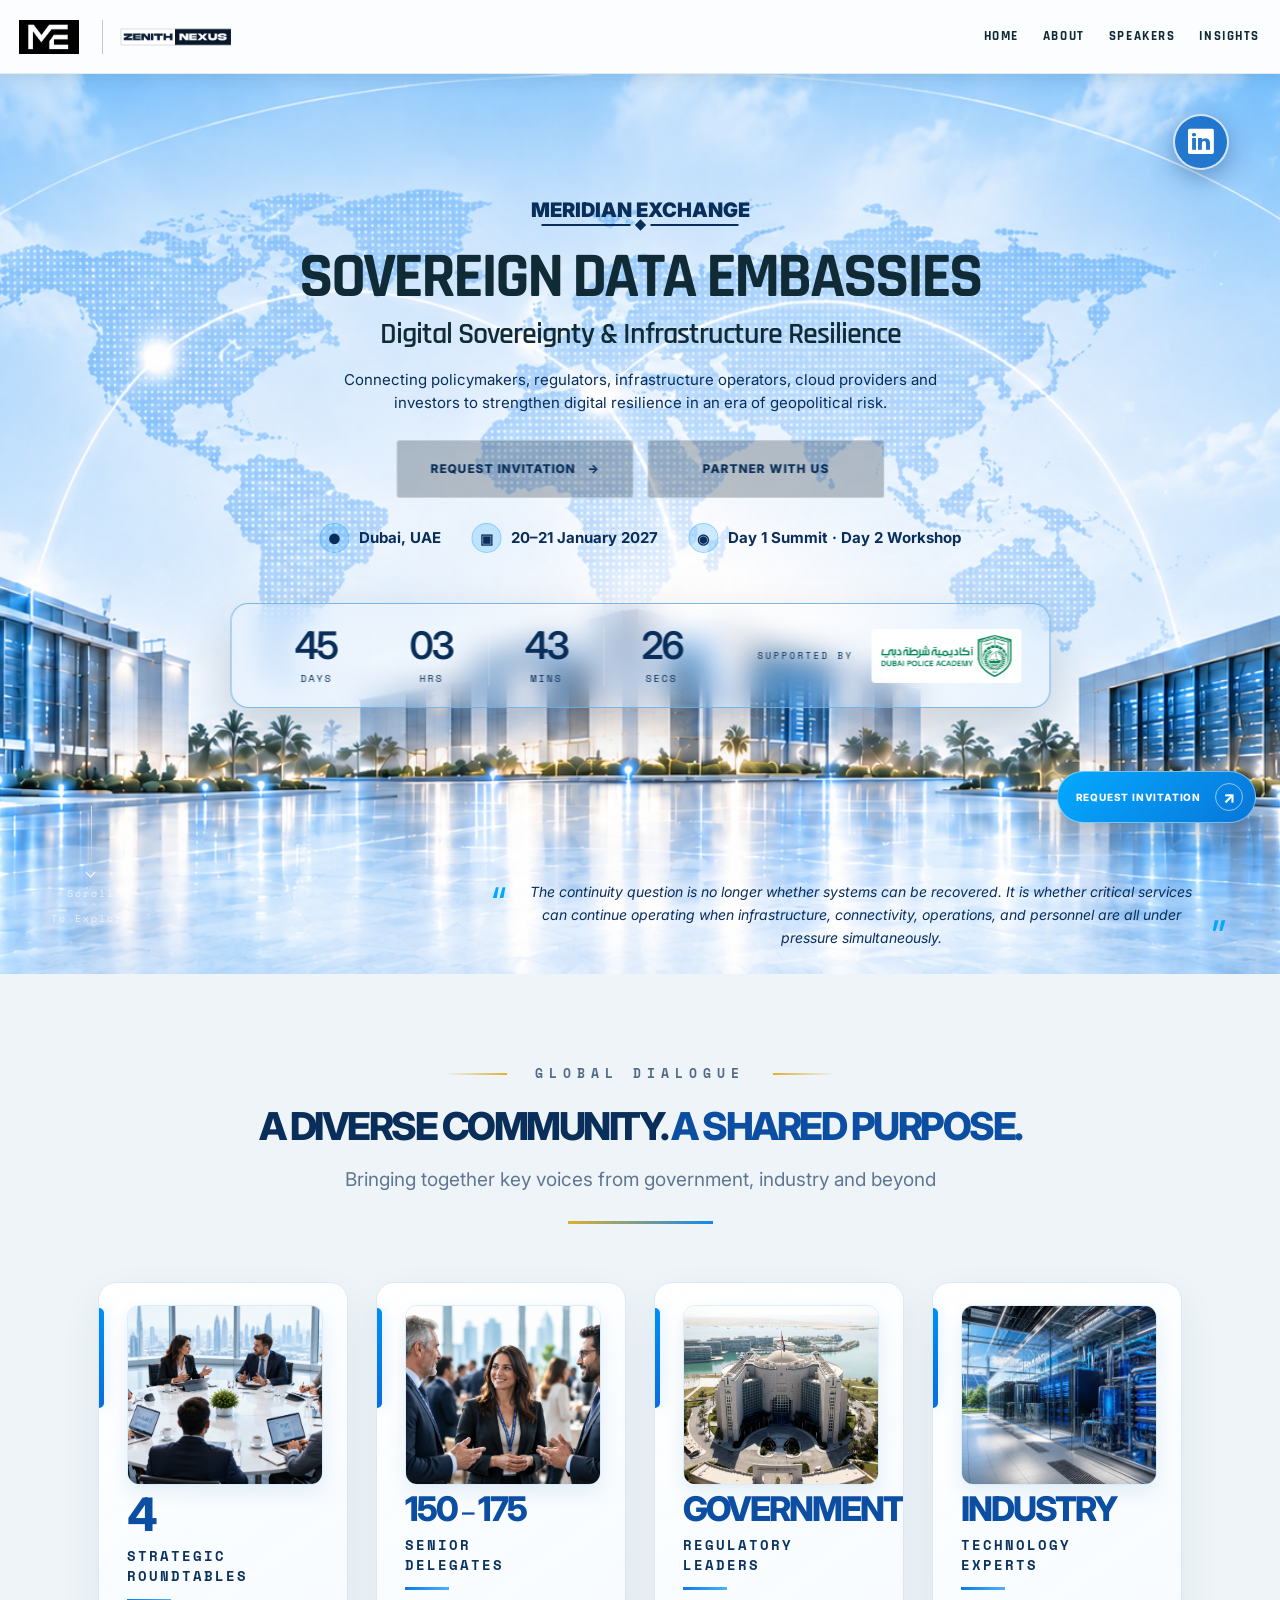
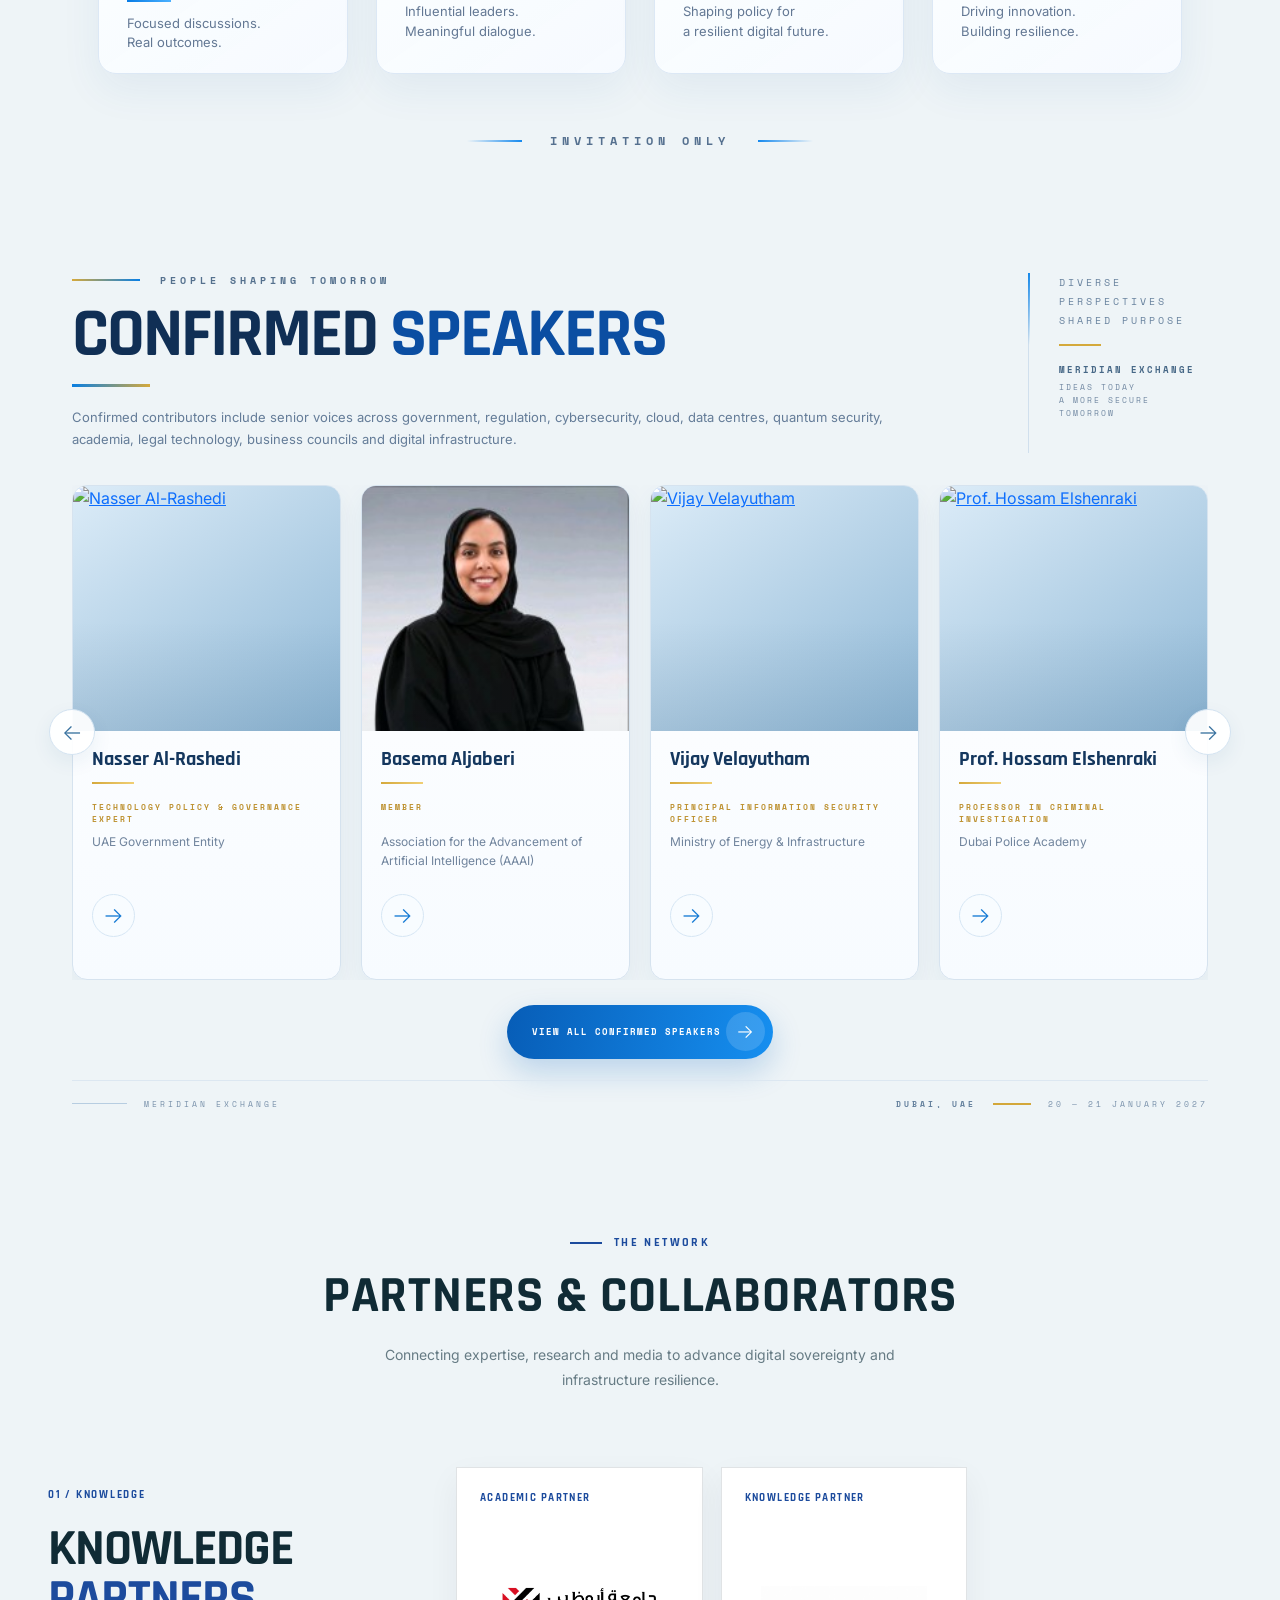
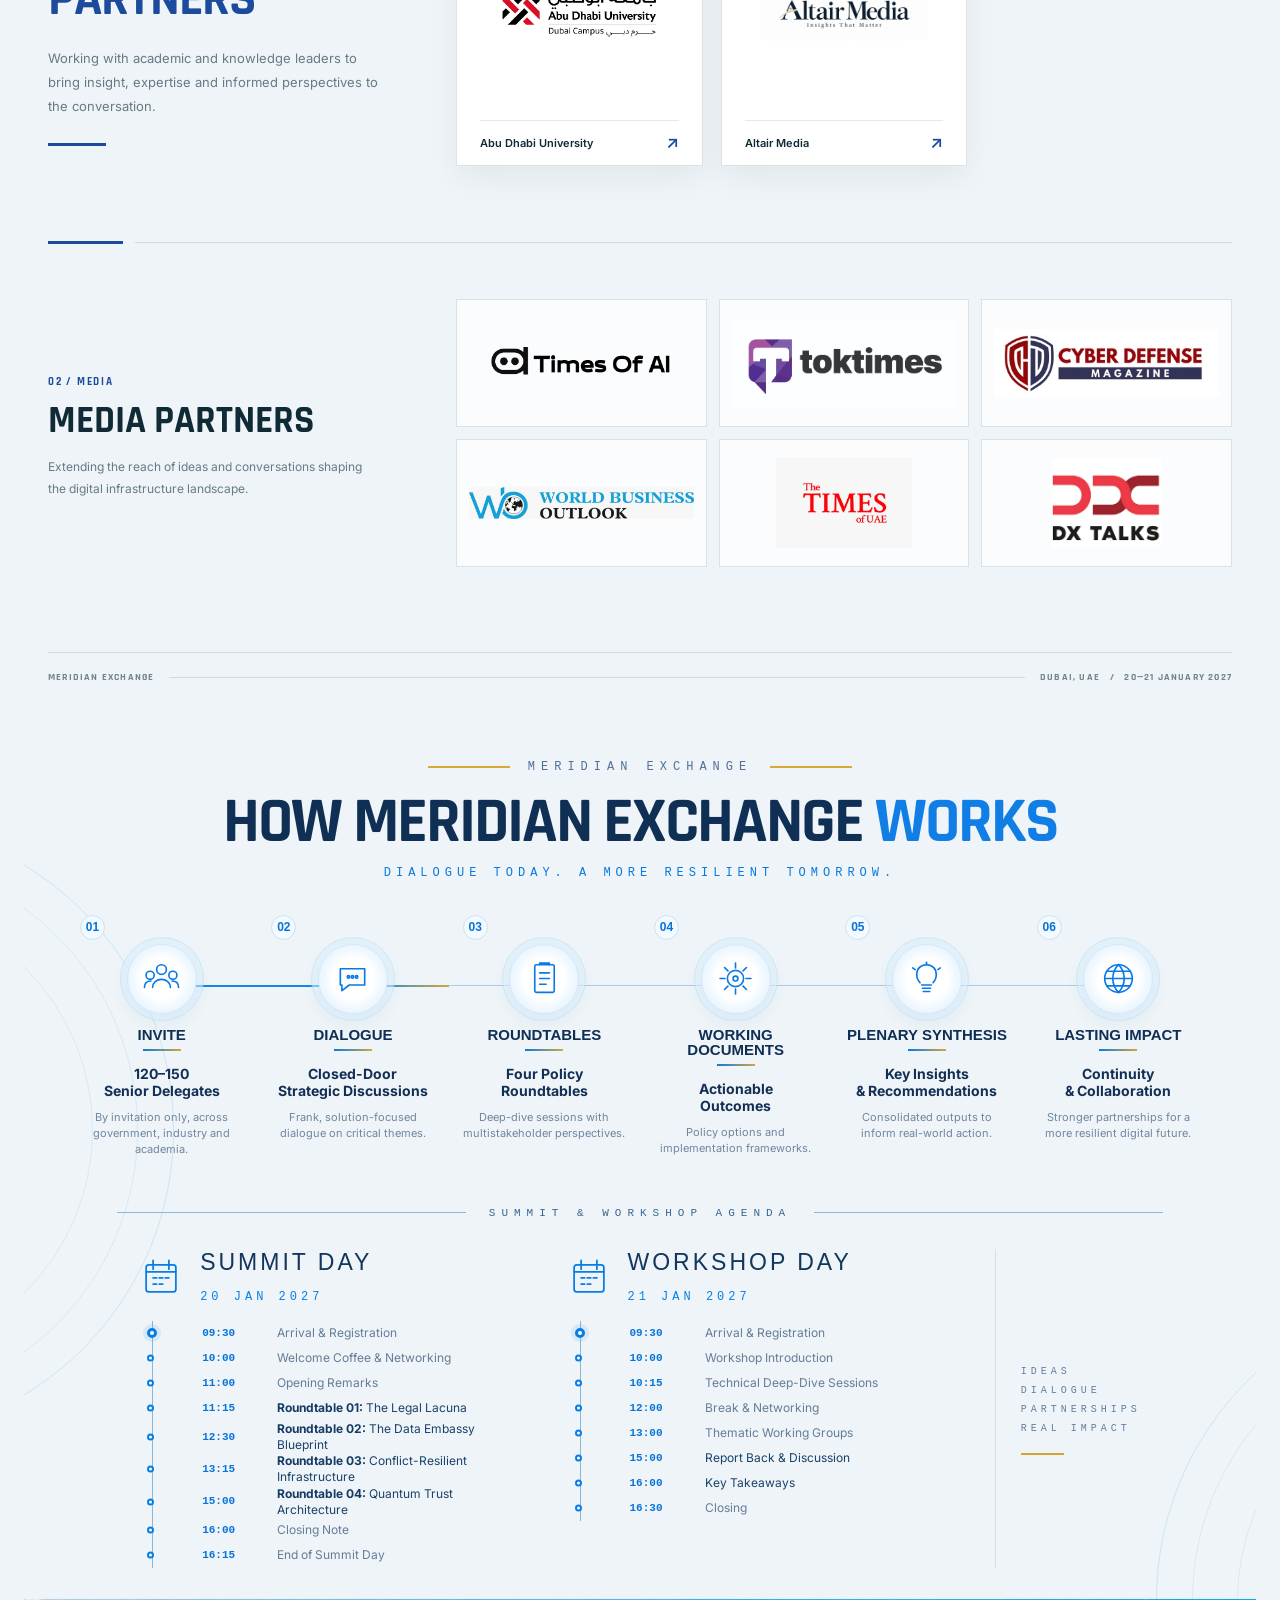
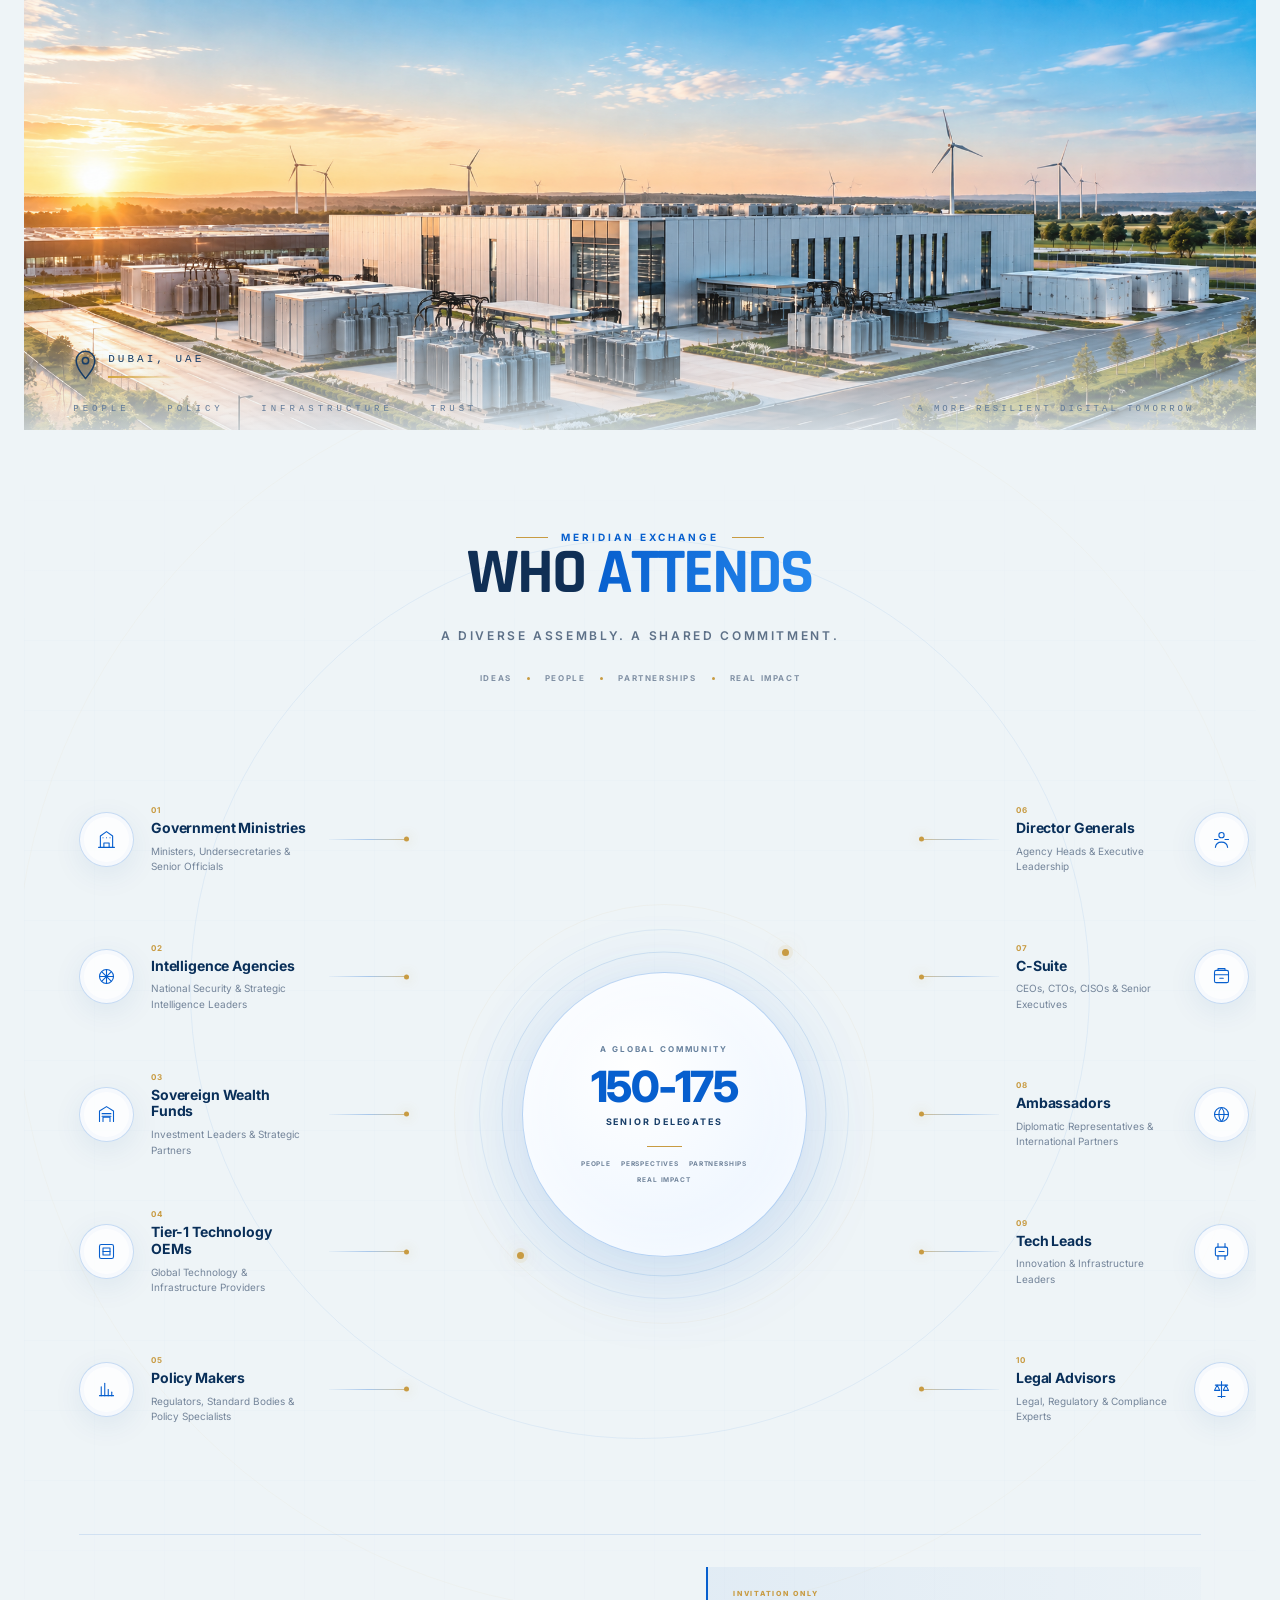
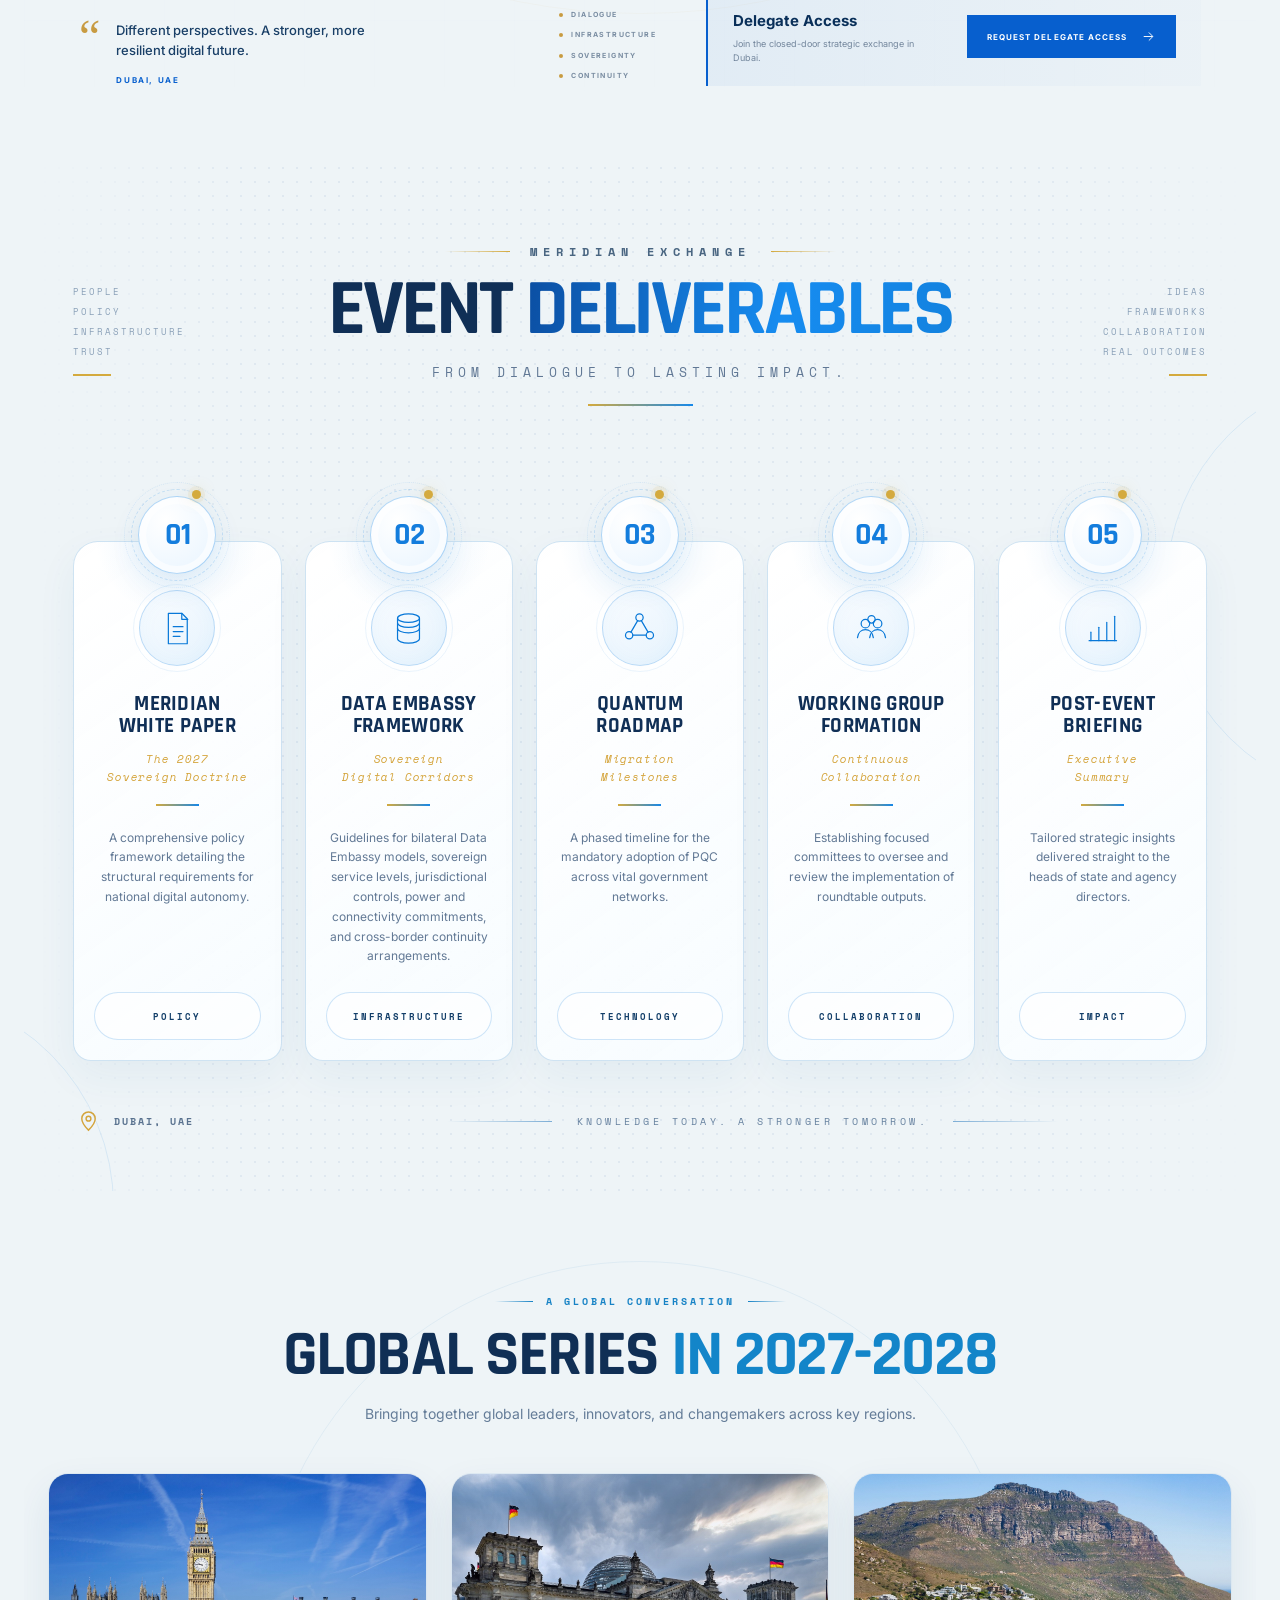
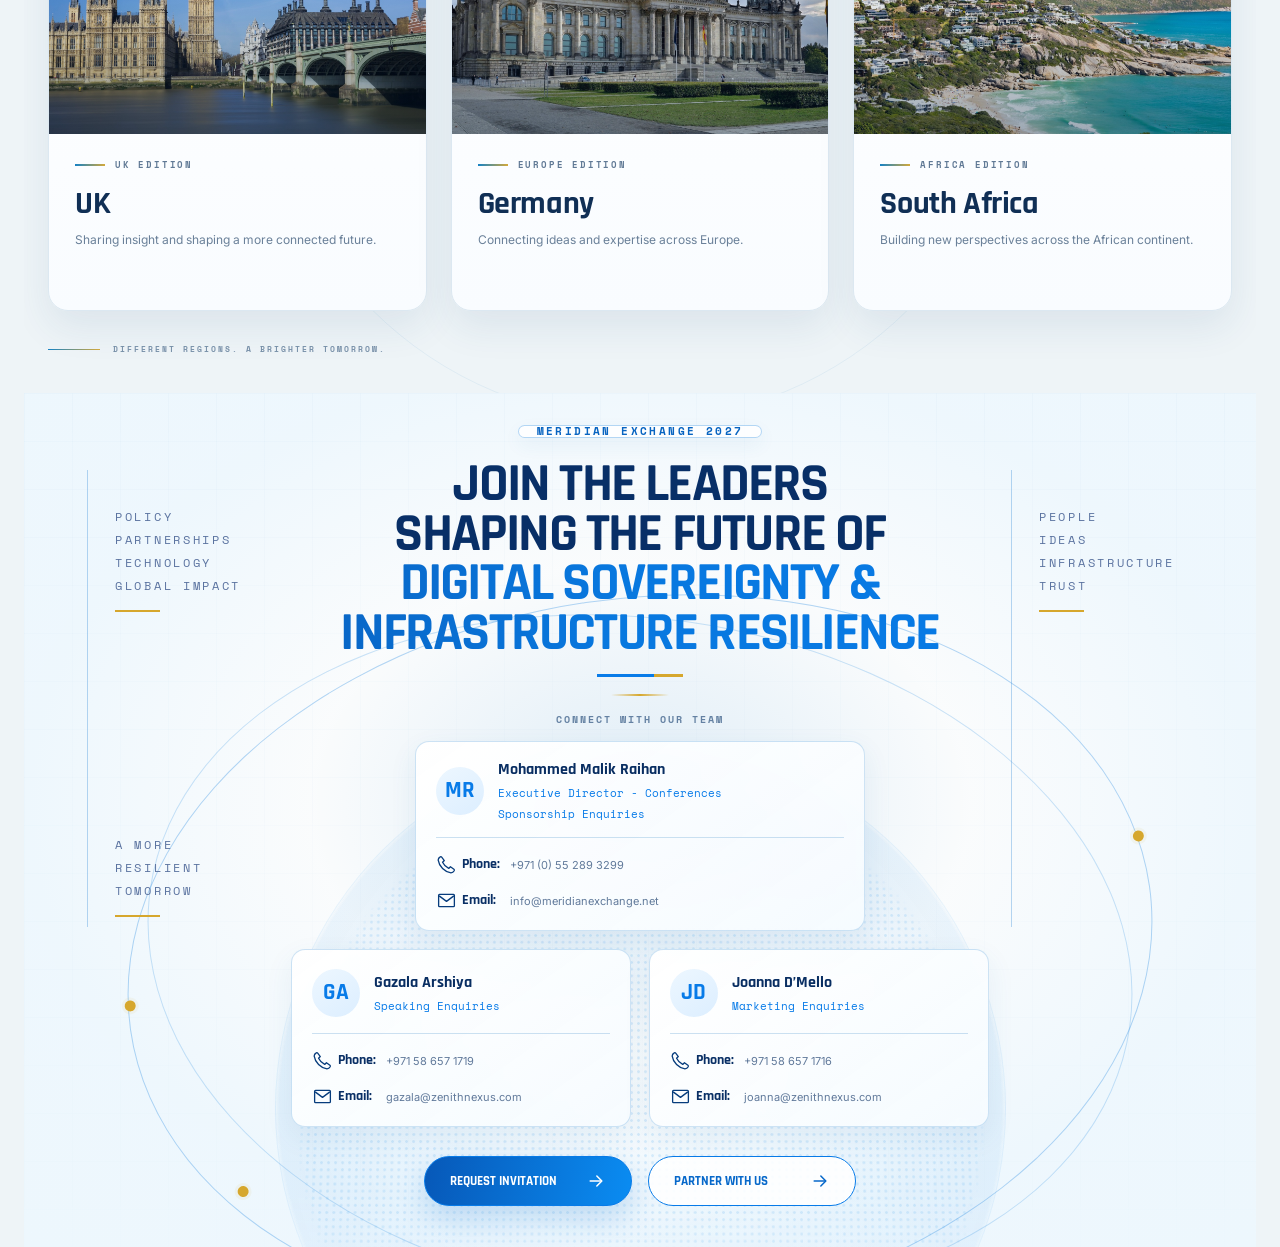
==== commit d447d0c7: "changes" ====
--- a/index.html
+++ b/index.html
@@ -239,13 +239,15 @@
           </a>
 
           <div class="hero-content">
-            <div class="hero-label">Meridian Exchange</div>
-            <div class="hero-label-divider" aria-hidden="true">
-              <span></span>
-              <span class="hero-label-divider-diamond"></span>
-              <span></span>
-            </div>
-            <p class="hero-title mb-3">DATA EMBASSIES</p>
+            <div class="hero-brand">
+              <div class="hero-label">Meridian Exchange</div>
+              <div class="hero-label-divider" aria-hidden="true">
+                <span></span>
+                <span class="hero-label-divider-diamond"></span>
+                <span></span>
+              </div>
+            </div>
+            <p class="hero-title mb-3">SOVEREIGN DATA EMBASSIES</p>
 
             <h1 class="hero-title-2">
               <span>Digital Sovereignty & Infrastructure Resilience</span>
--- a/style.css
+++ b/style.css
@@ -410,37 +410,37 @@
 
 .hero-content {
   position: absolute;
-
   left: 50%;
-
   top: 125px;
-
-  width: 800px;
-
+  width: 953px;
   text-align: center;
-
   transform: translateX(-50%);
+  display: flex;
+  flex-direction: column;
+  justify-content: center;
+  align-items: center;
+}
+
+.hero-brand {
+  width: max-content;
+  max-width: 100%;
 }
 
 .hero-label {
-  font-family: "Space Mono", monospace;
-
+  font-family: "Inter", Arial, Helvetica, sans-serif;
   font-size: 20px;
-
-  letter-spacing: 4px;
-
+  font-weight: 900;
+  line-height: 1.1;
   text-transform: uppercase;
-
+  letter-spacing: 0;
   color: #092e59;
-
-  margin-bottom: 12px;
 }
 
 .hero-label-divider {
   display: flex;
   align-items: center;
-  gap: 14px;
-  width: min(272px, 70vw);
+  gap: 6px;
+  width: 90%;
   margin: 0 auto 20px;
 }
 
@@ -451,9 +451,9 @@
 }
 
 .hero-label-divider-diamond {
-  width: 14px;
-  height: 14px;
-  flex: 0 0 14px;
+  width: 8px;
+  height: 8px;
+  flex: 0 0 8px;
   background: #092e59;
   transform: rotate(45deg);
 }
@@ -555,7 +555,7 @@
 
 .hero-btn {
   height: 58px;
-  width: 32%;
+  width: 237px;
 
   padding: 0 31px;
 
@@ -972,7 +972,7 @@
   animation: heroReveal 0.8s ease forwards;
 }
 
-.hero-label {
+.hero-brand {
   animation-delay: 0.2s !important;
 }
 
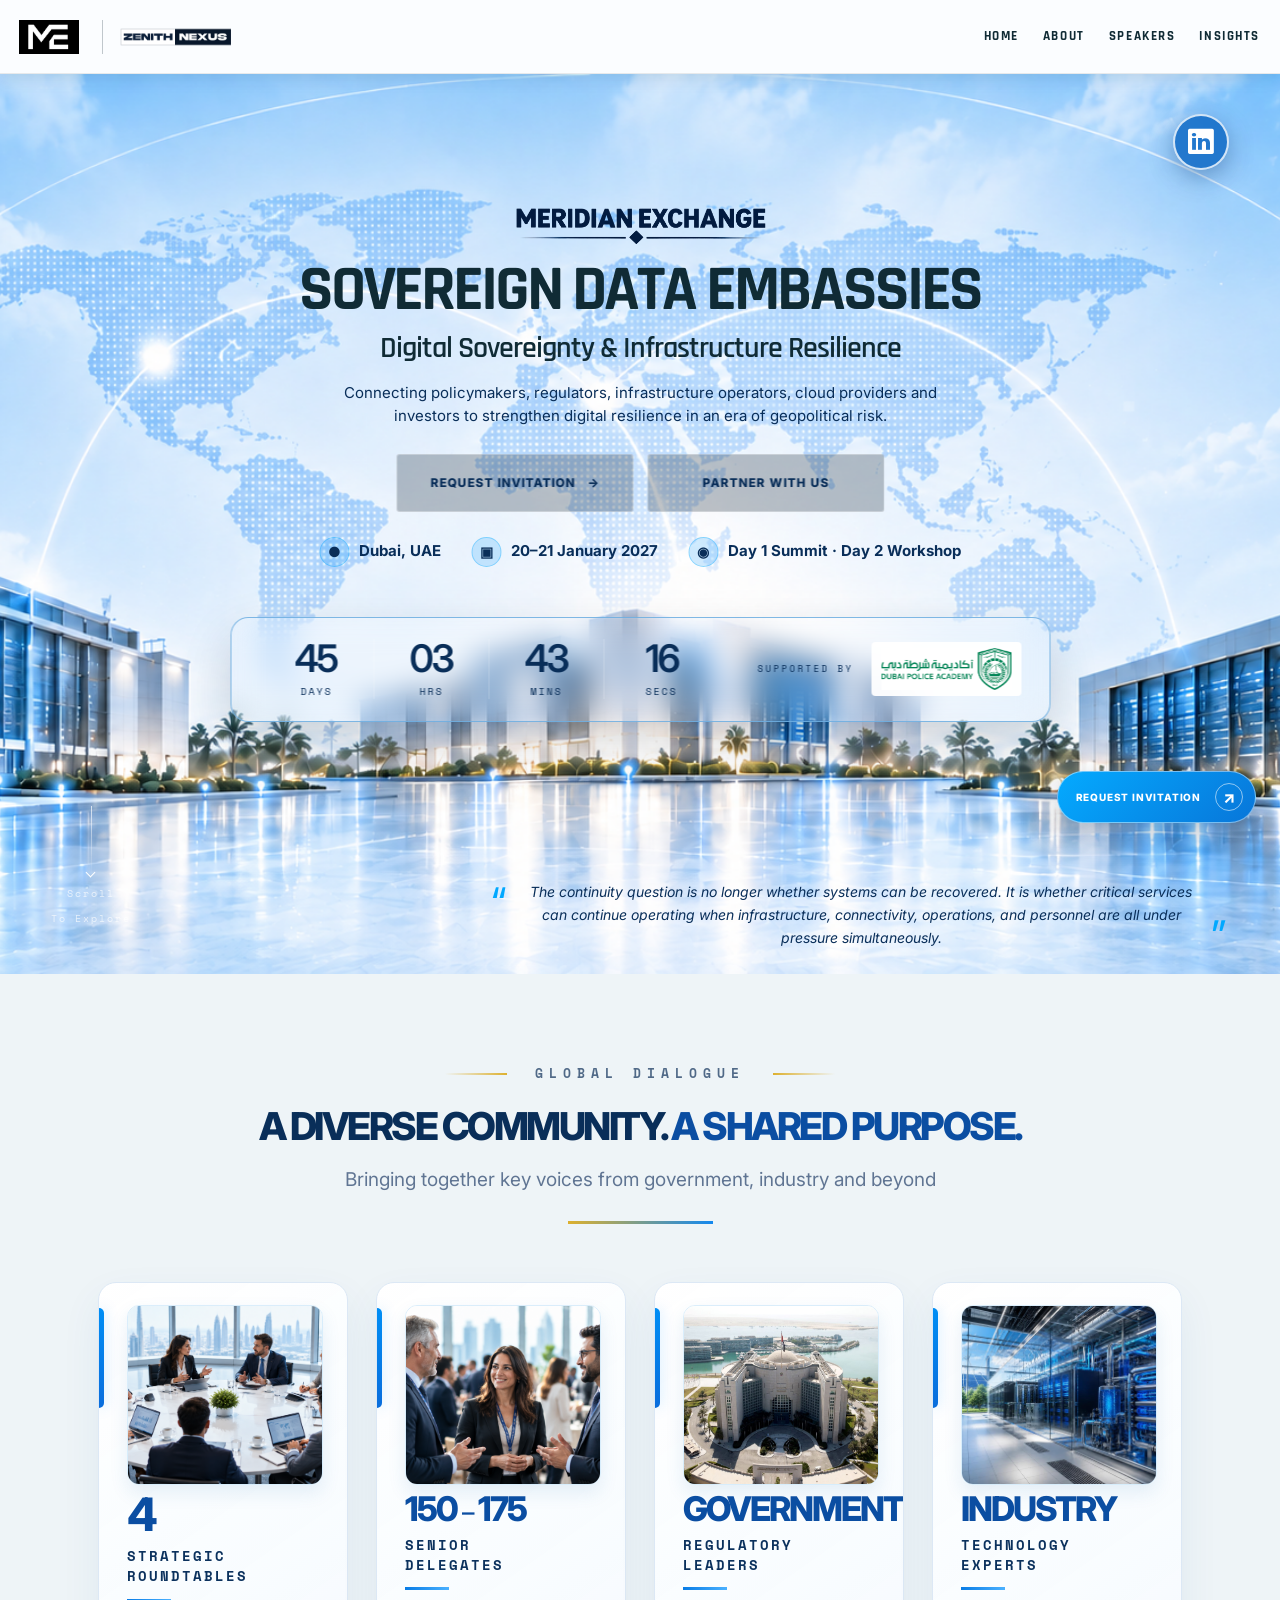
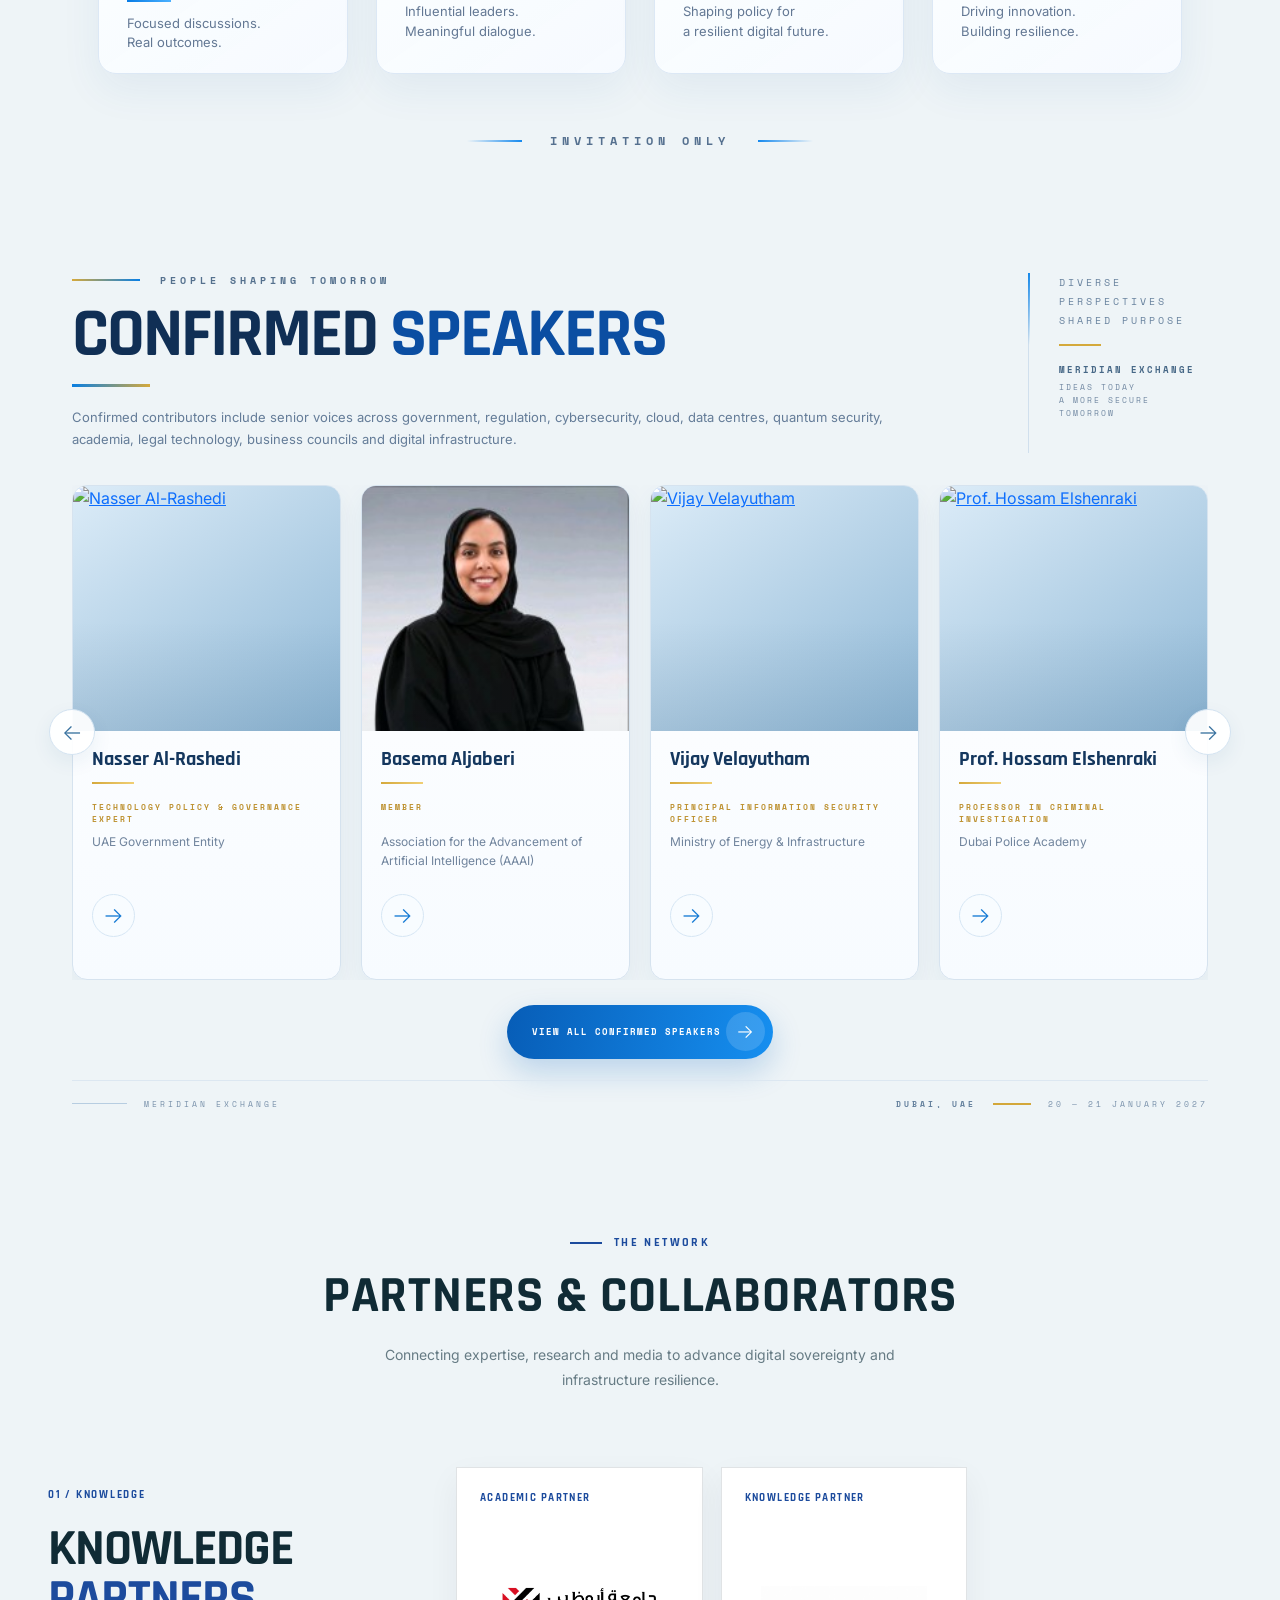
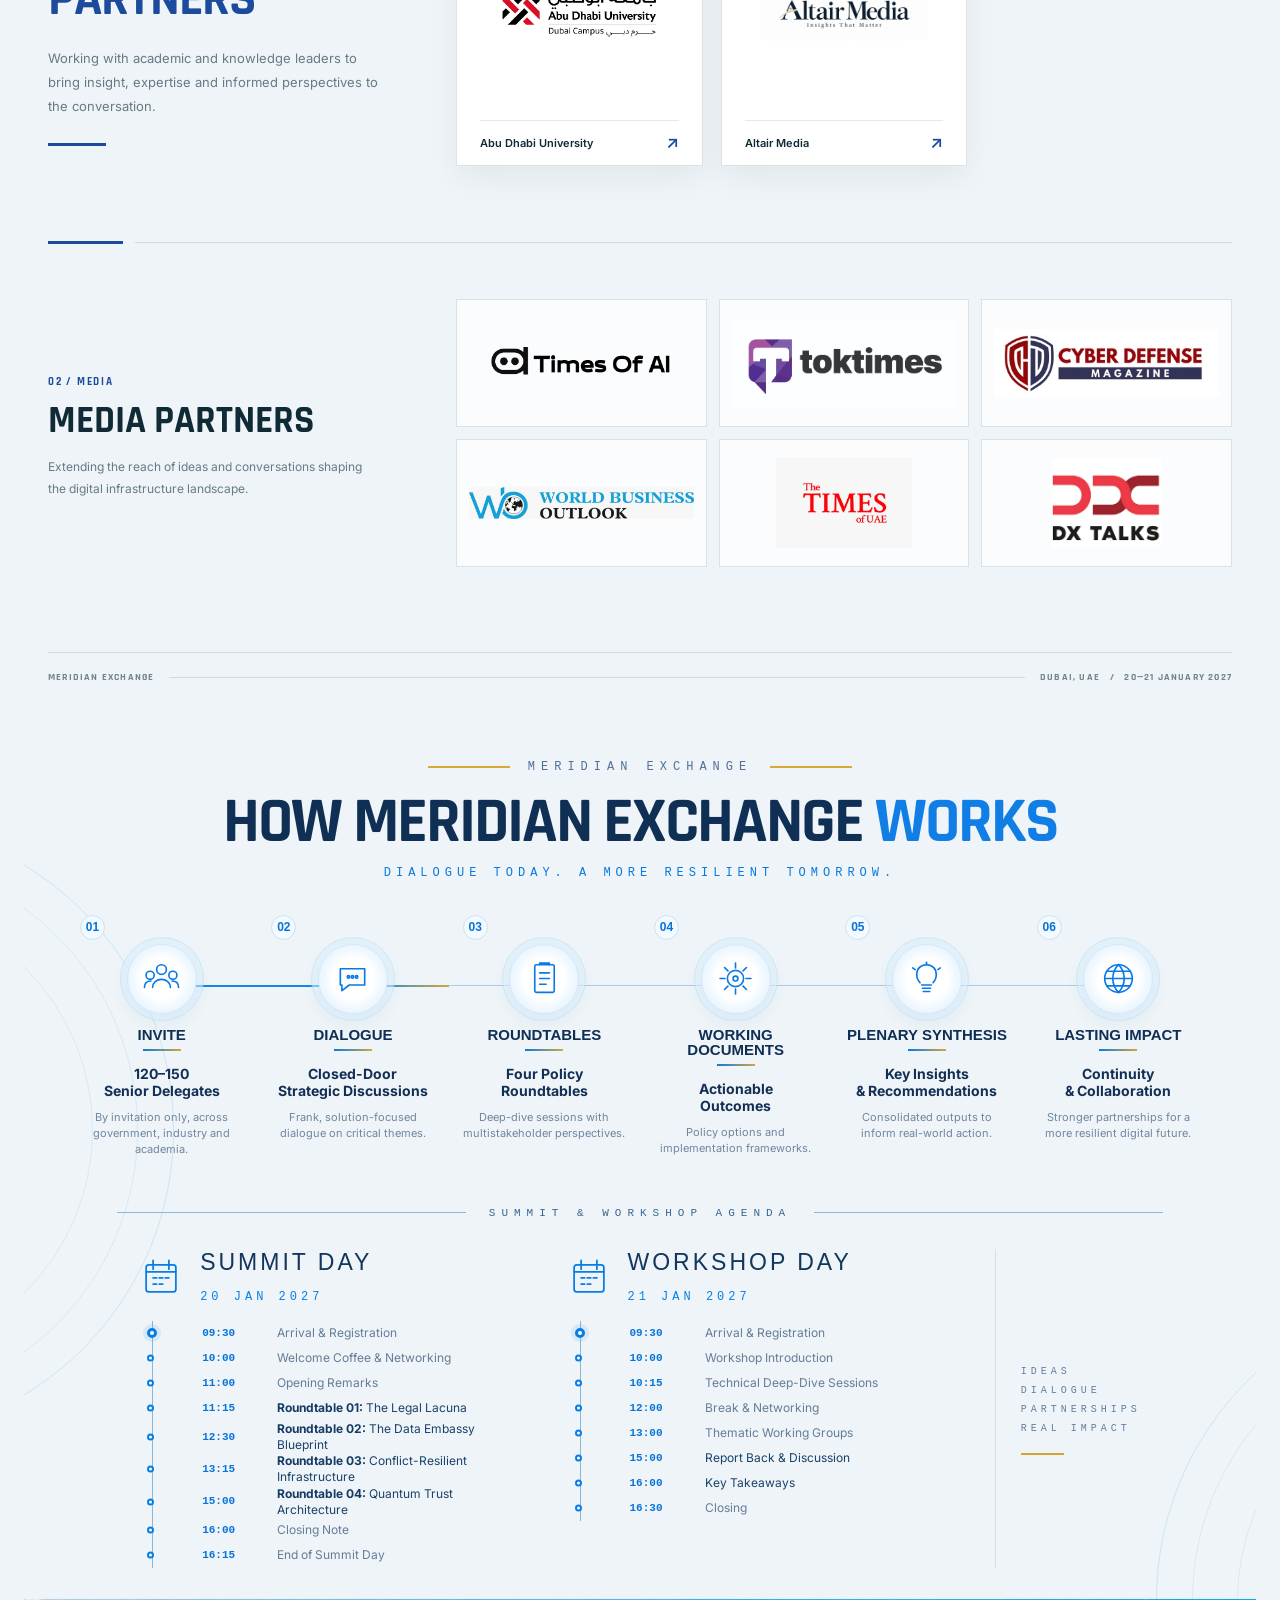
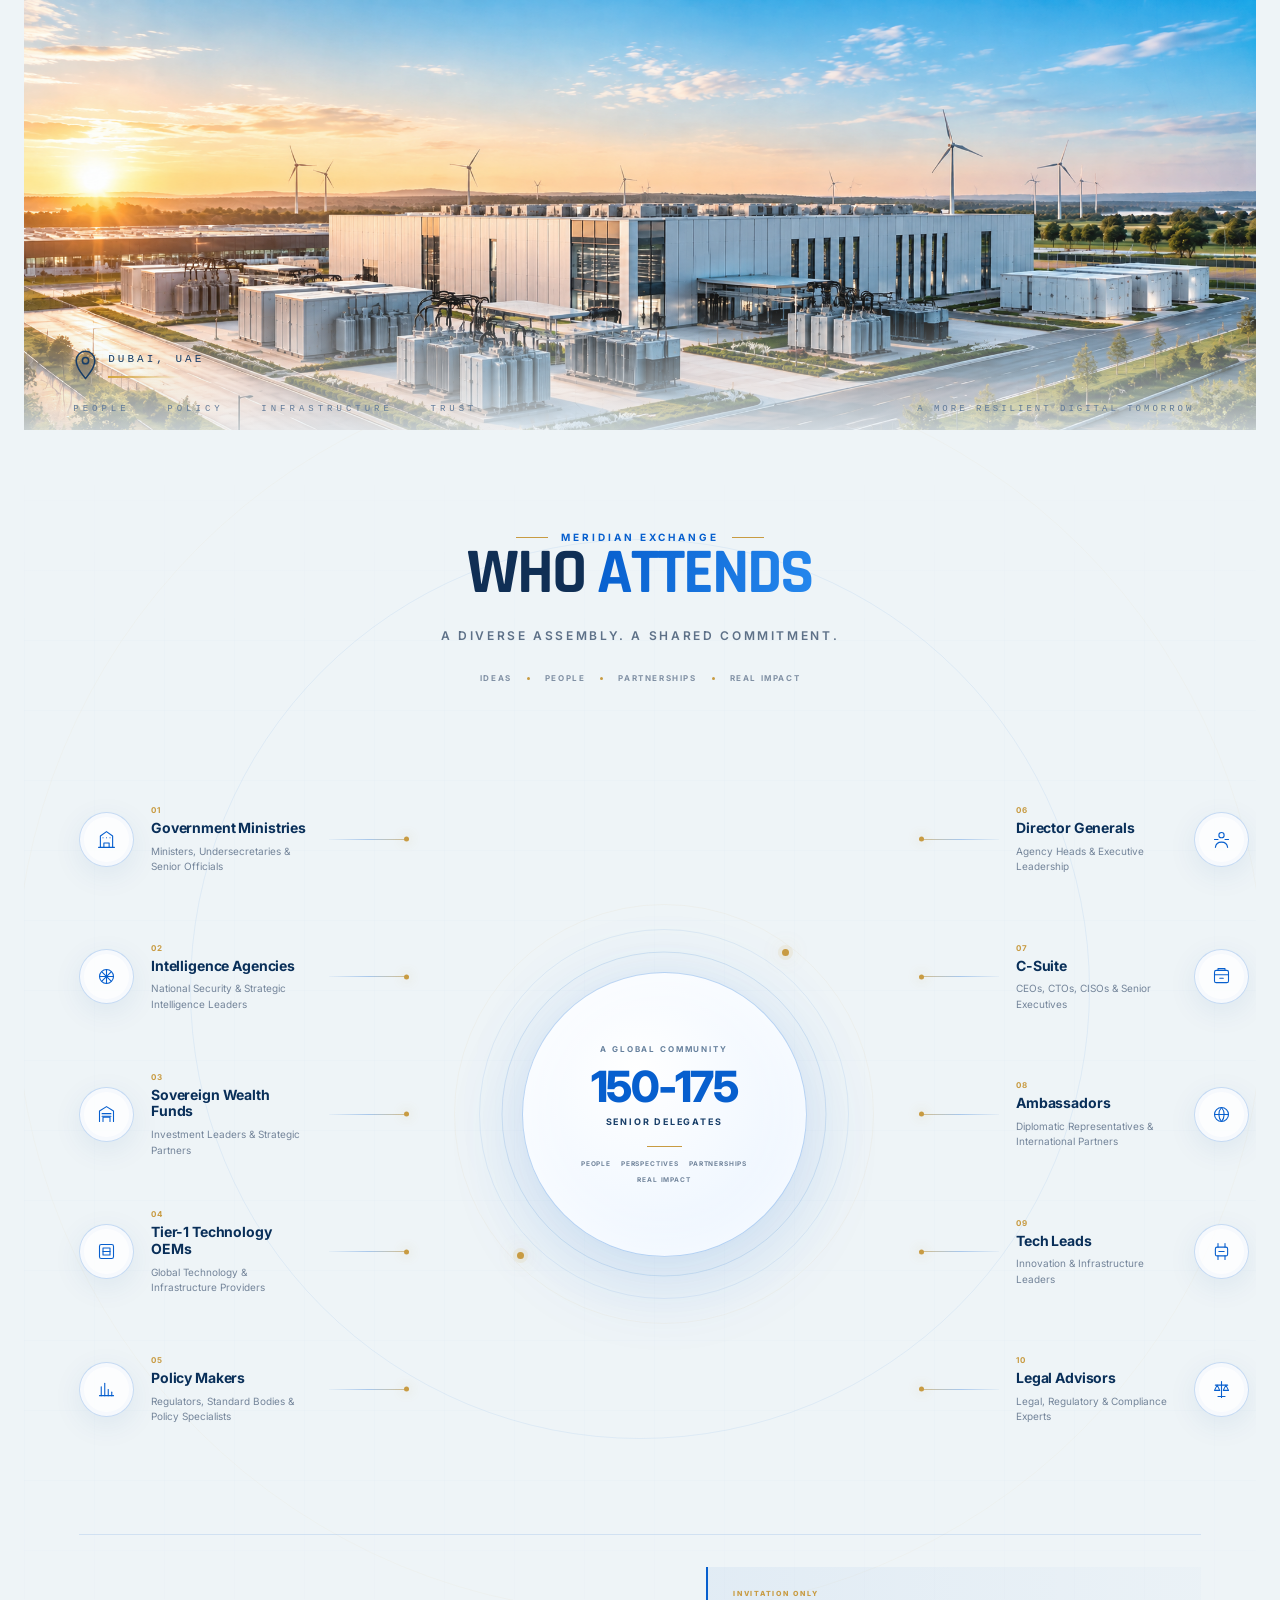
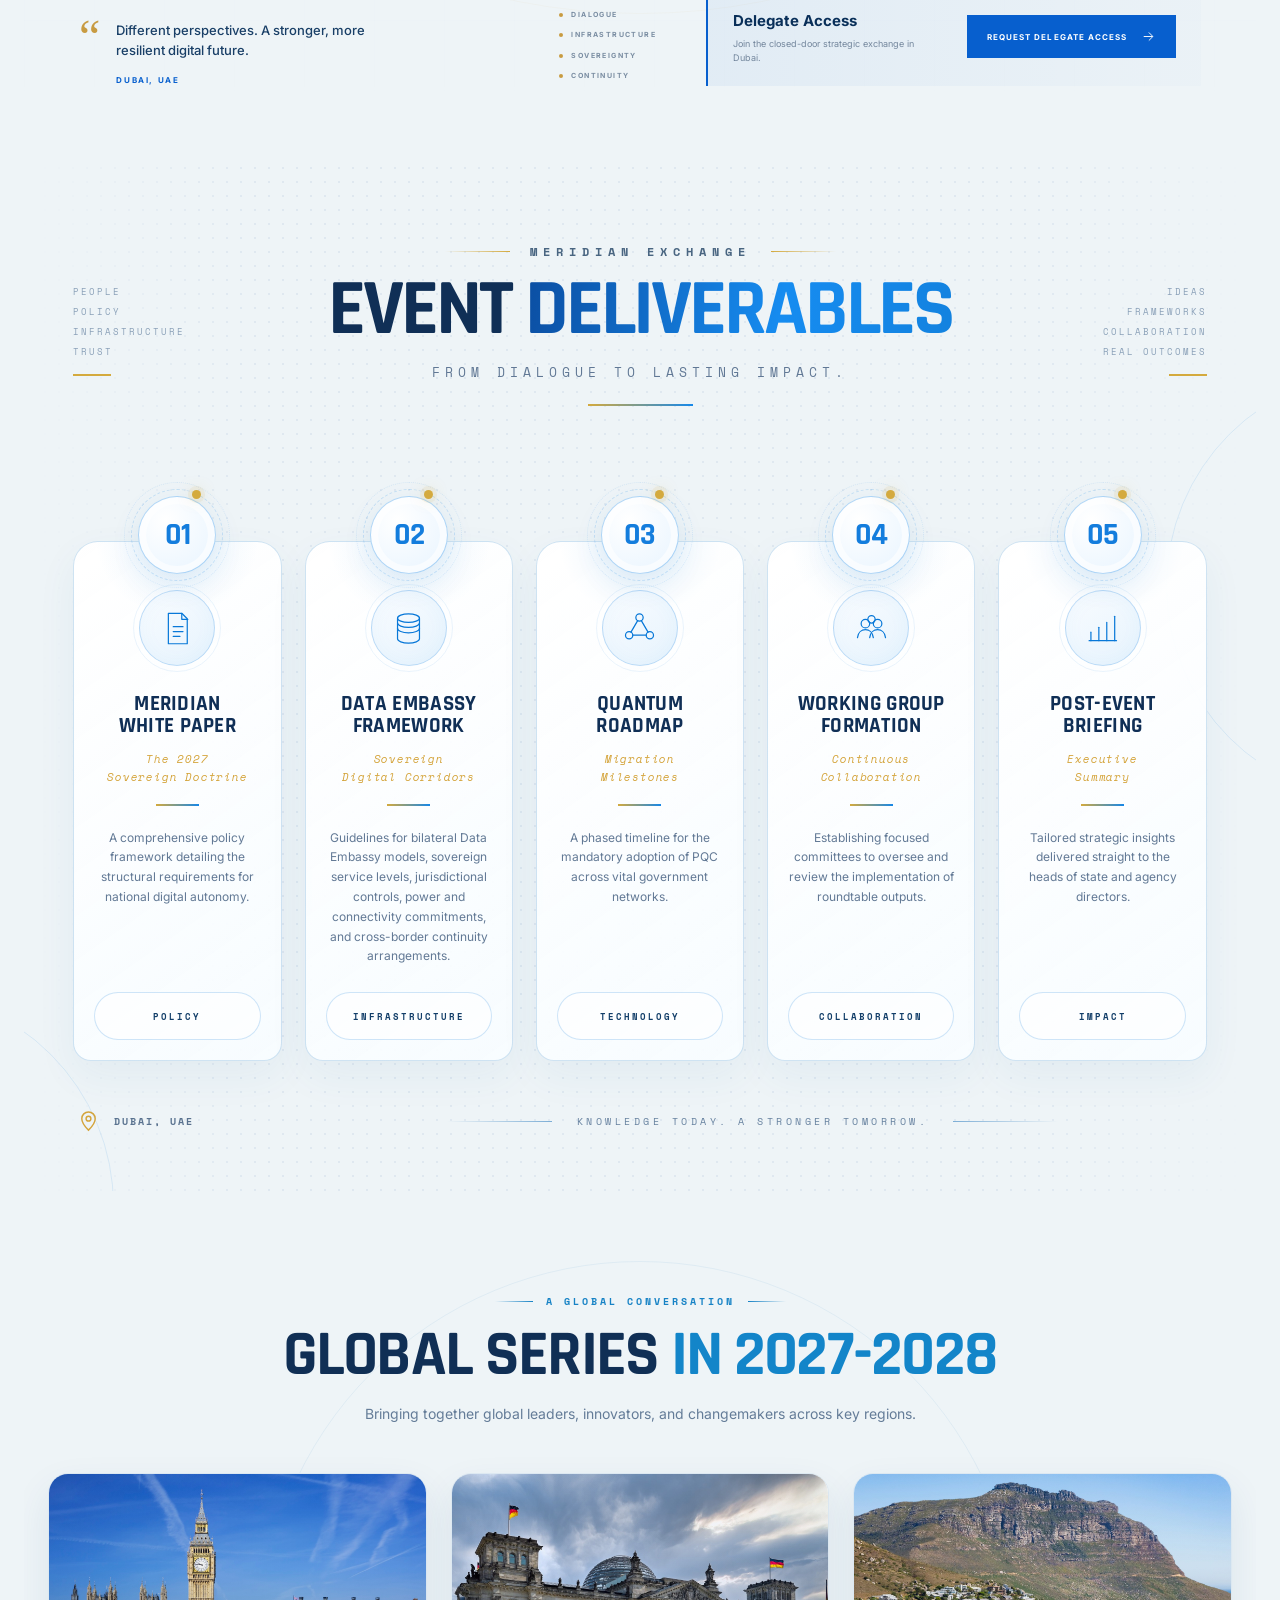
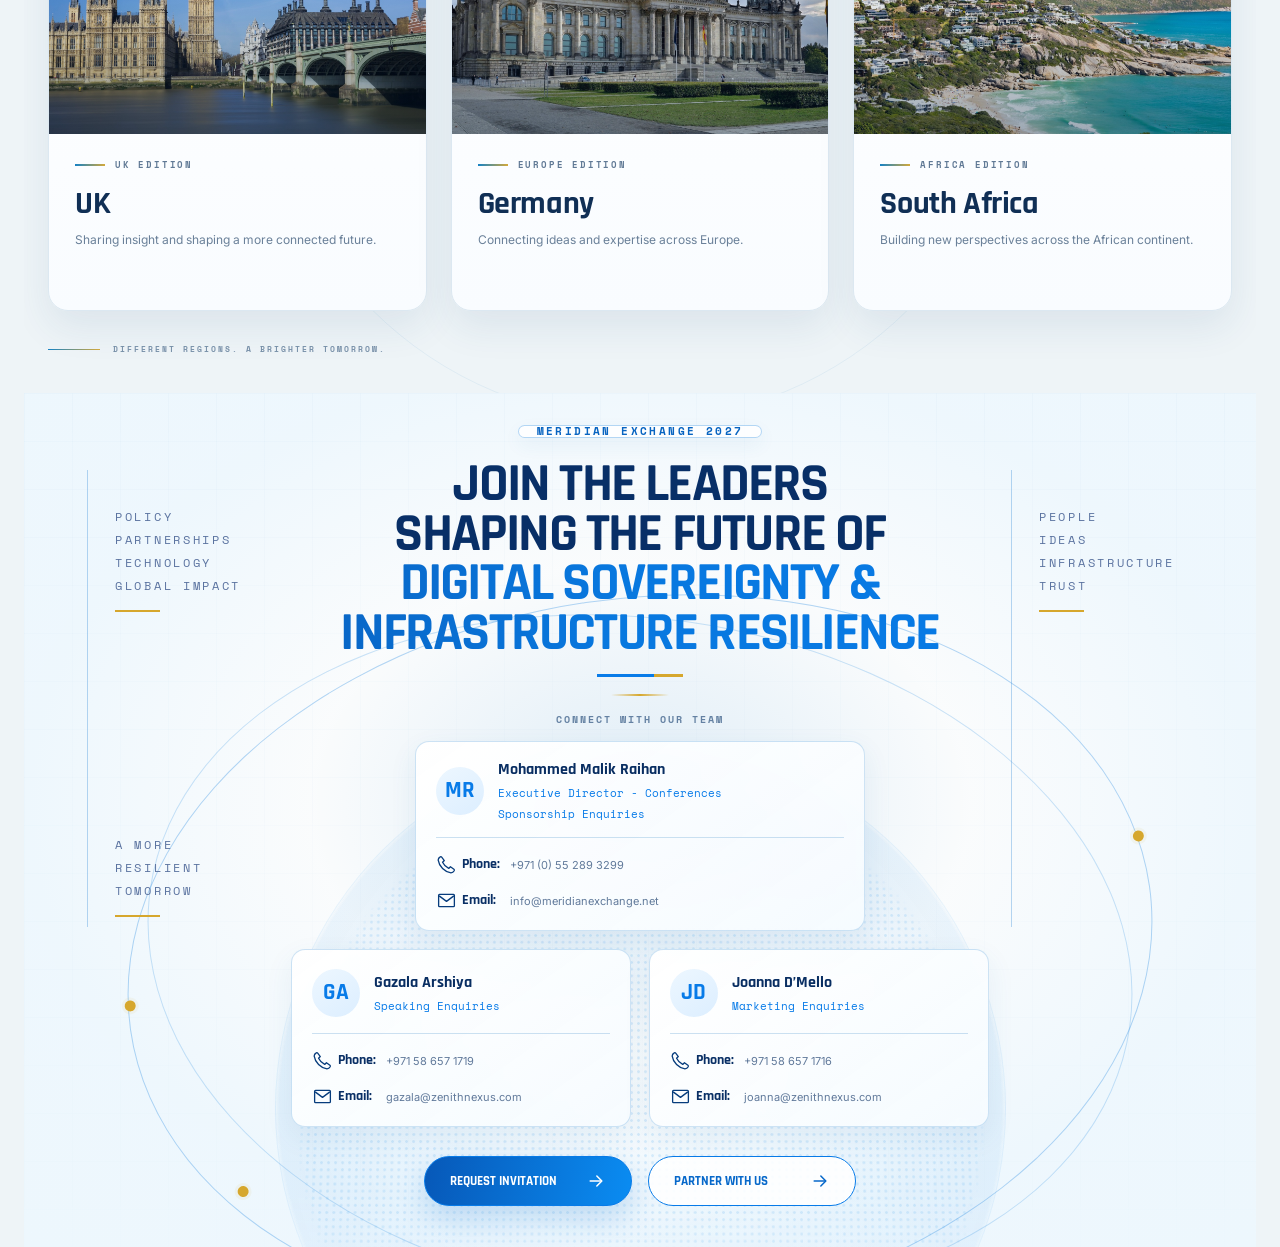
==== commit 5fab19df: "changes" ====
--- a/index.html
+++ b/index.html
@@ -240,12 +240,16 @@
 
           <div class="hero-content">
             <div class="hero-brand">
-              <div class="hero-label">Meridian Exchange</div>
-              <div class="hero-label-divider" aria-hidden="true">
+              <img
+                class="hero-label mb-3"
+                src="./image/Meridian Exchange Navy Logo.png"
+                alt="Meridian Exchange"
+              />
+              <!-- <div class="hero-label-divider" aria-hidden="true">
                 <span></span>
                 <span class="hero-label-divider-diamond"></span>
                 <span></span>
-              </div>
+              </div> -->
             </div>
             <p class="hero-title mb-3">SOVEREIGN DATA EMBASSIES</p>
 
--- a/style.css
+++ b/style.css
@@ -427,13 +427,10 @@
 }
 
 .hero-label {
-  font-family: "Inter", Arial, Helvetica, sans-serif;
-  font-size: 20px;
-  font-weight: 900;
-  line-height: 1.1;
-  text-transform: uppercase;
-  letter-spacing: 0;
-  color: #092e59;
+  display: block;
+  width: 260px;
+  height: auto;
+  margin: 0 auto;
 }
 
 .hero-label-divider {
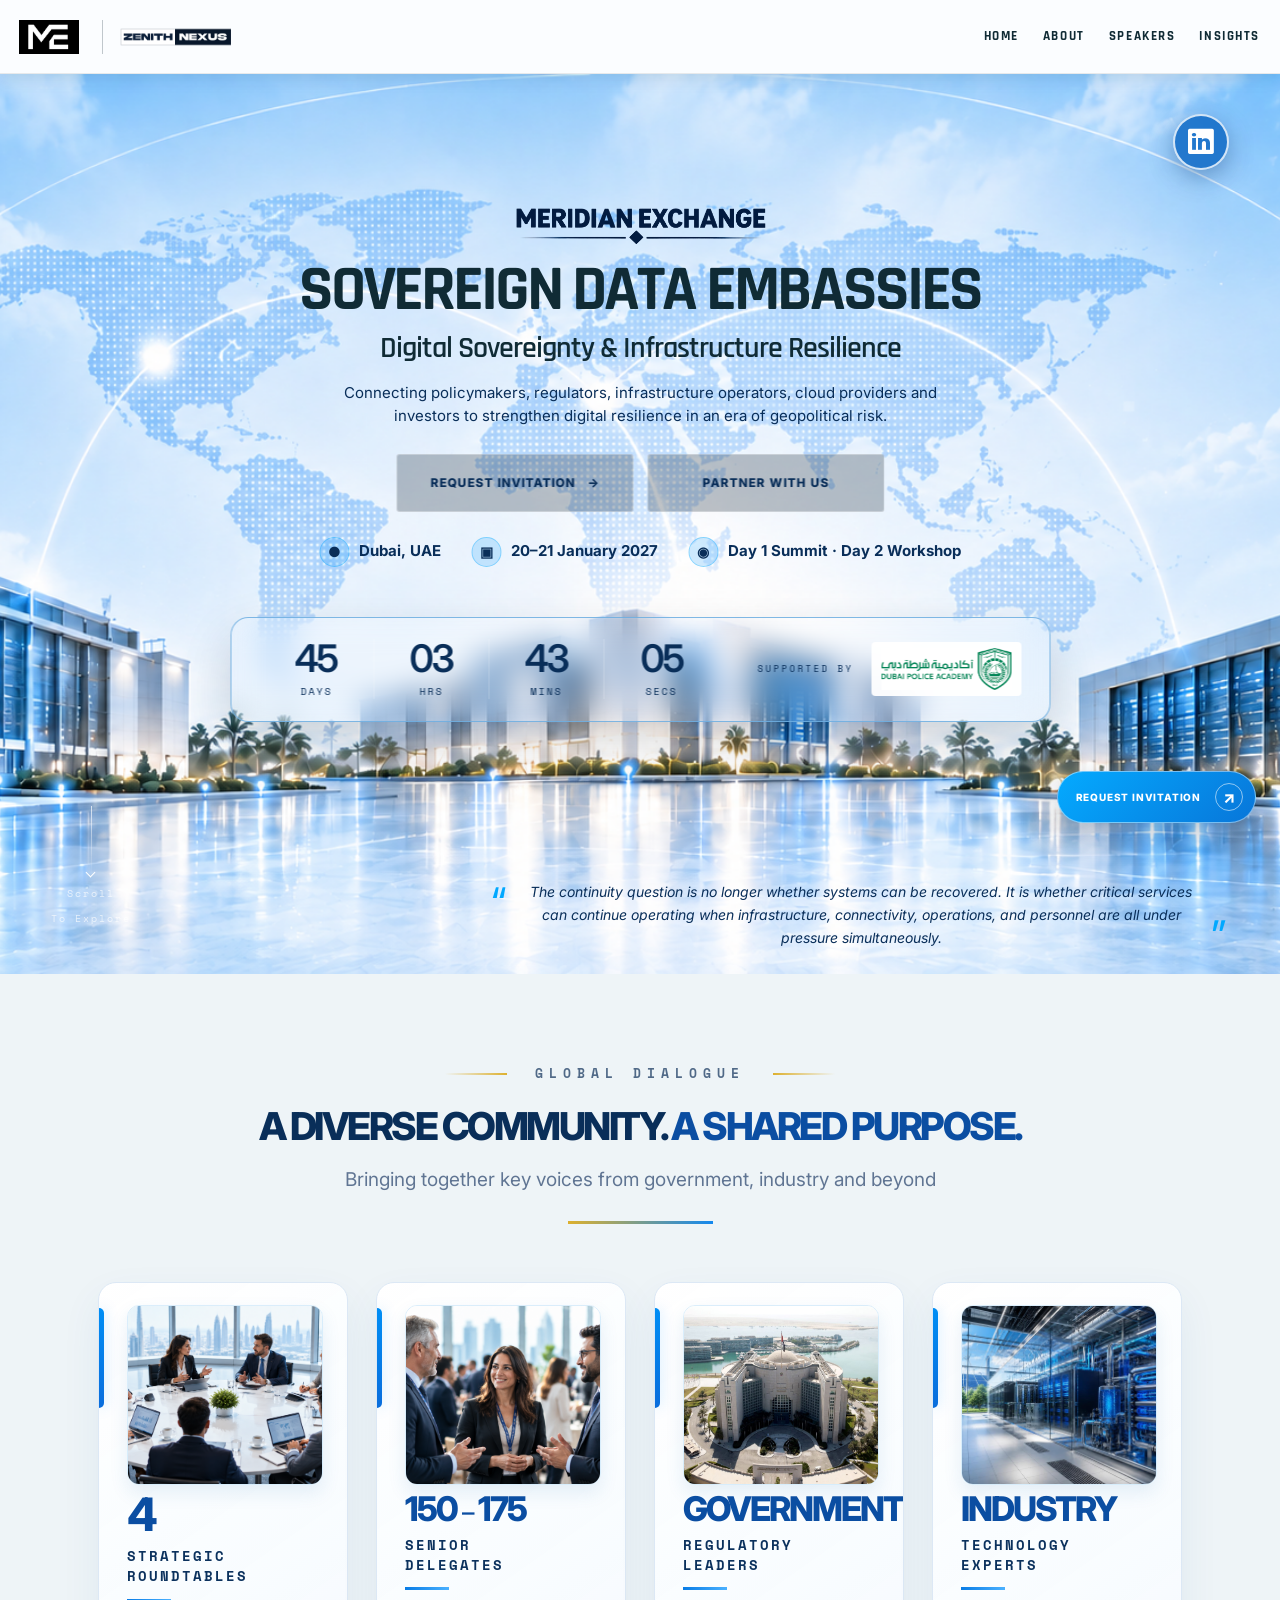
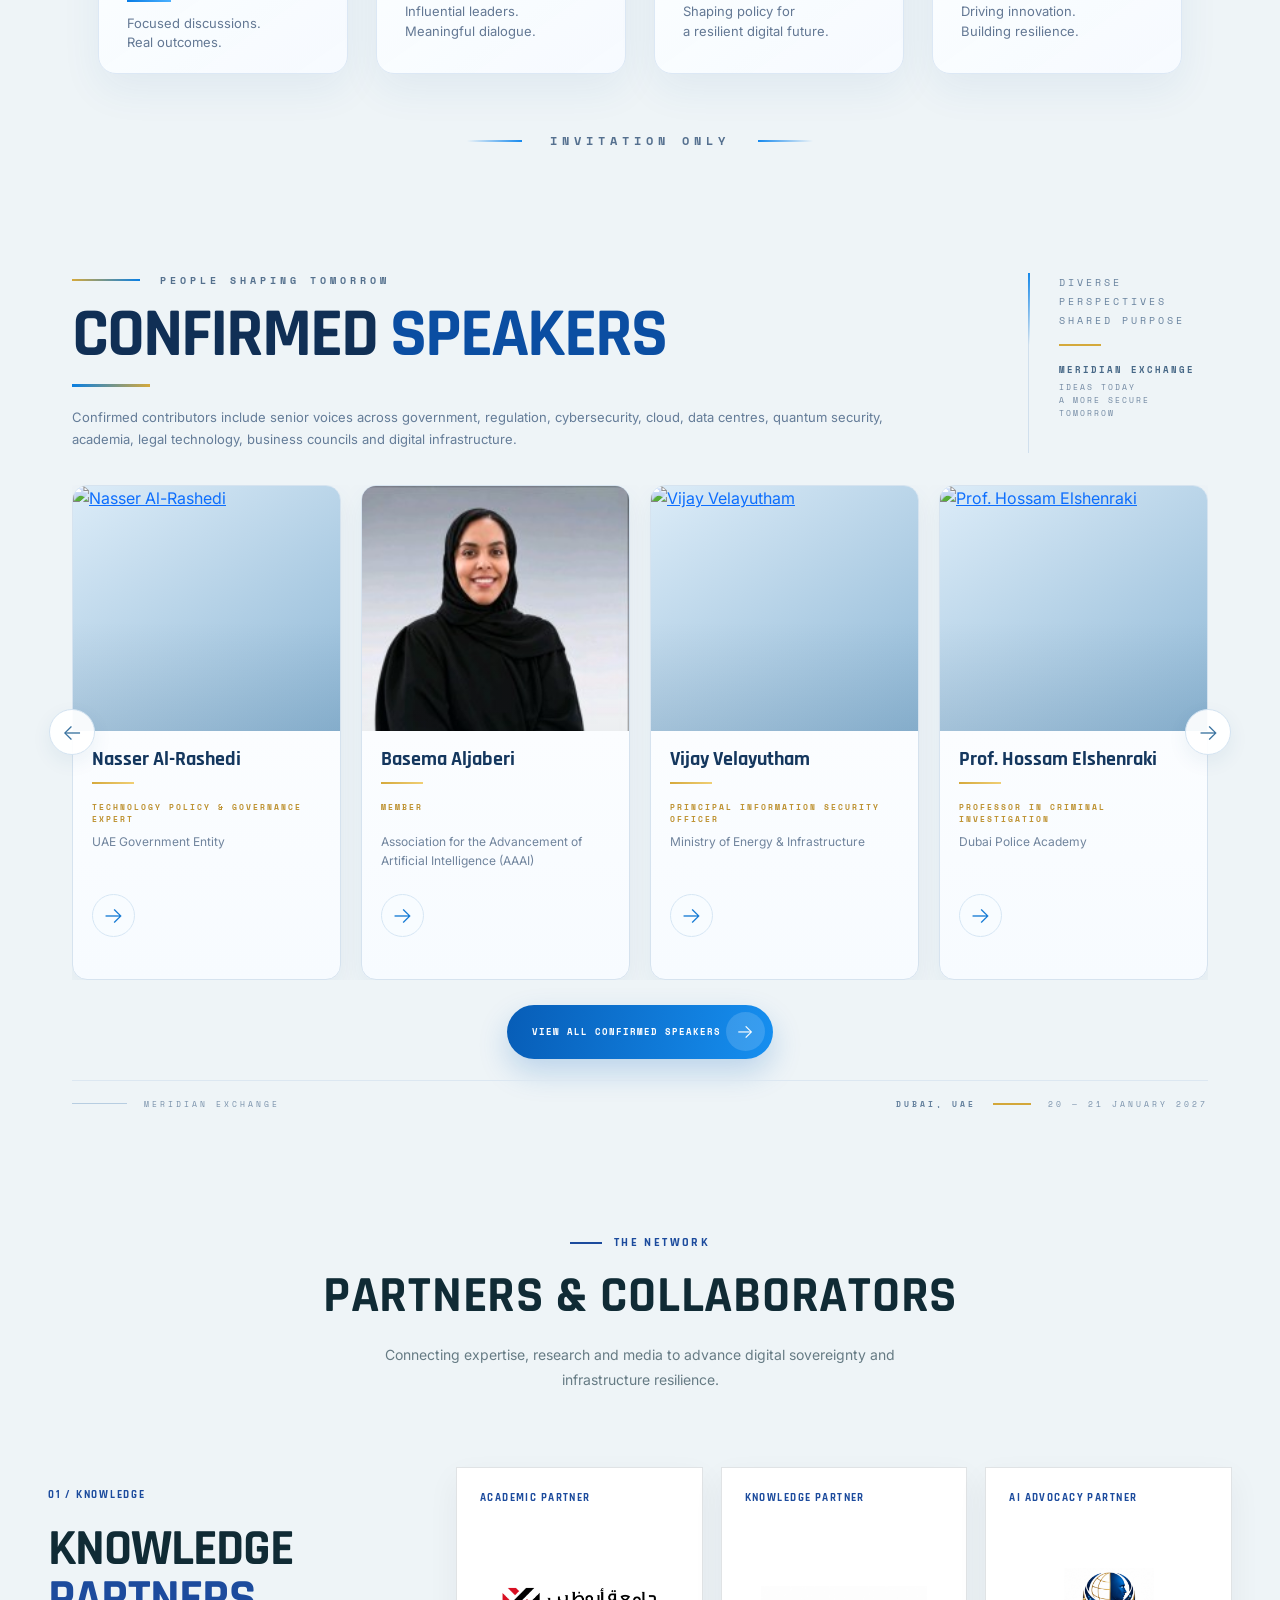
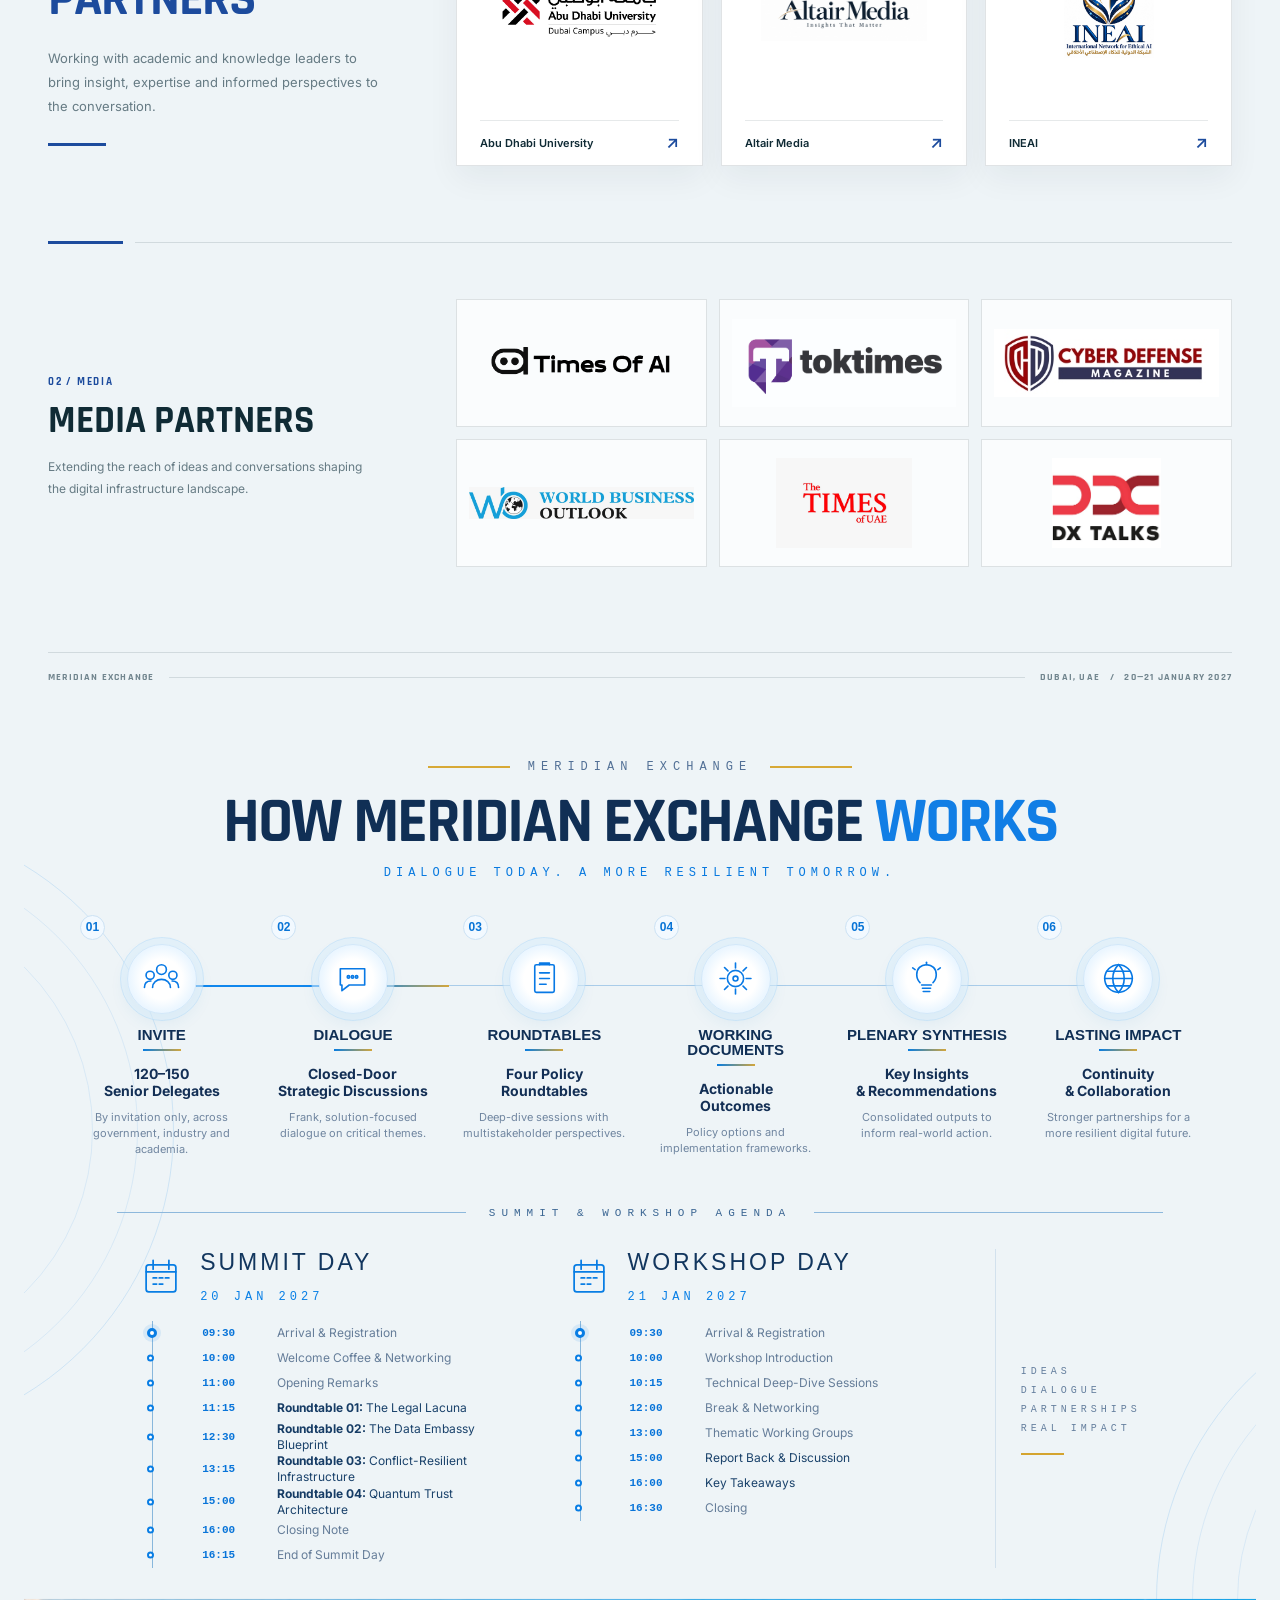
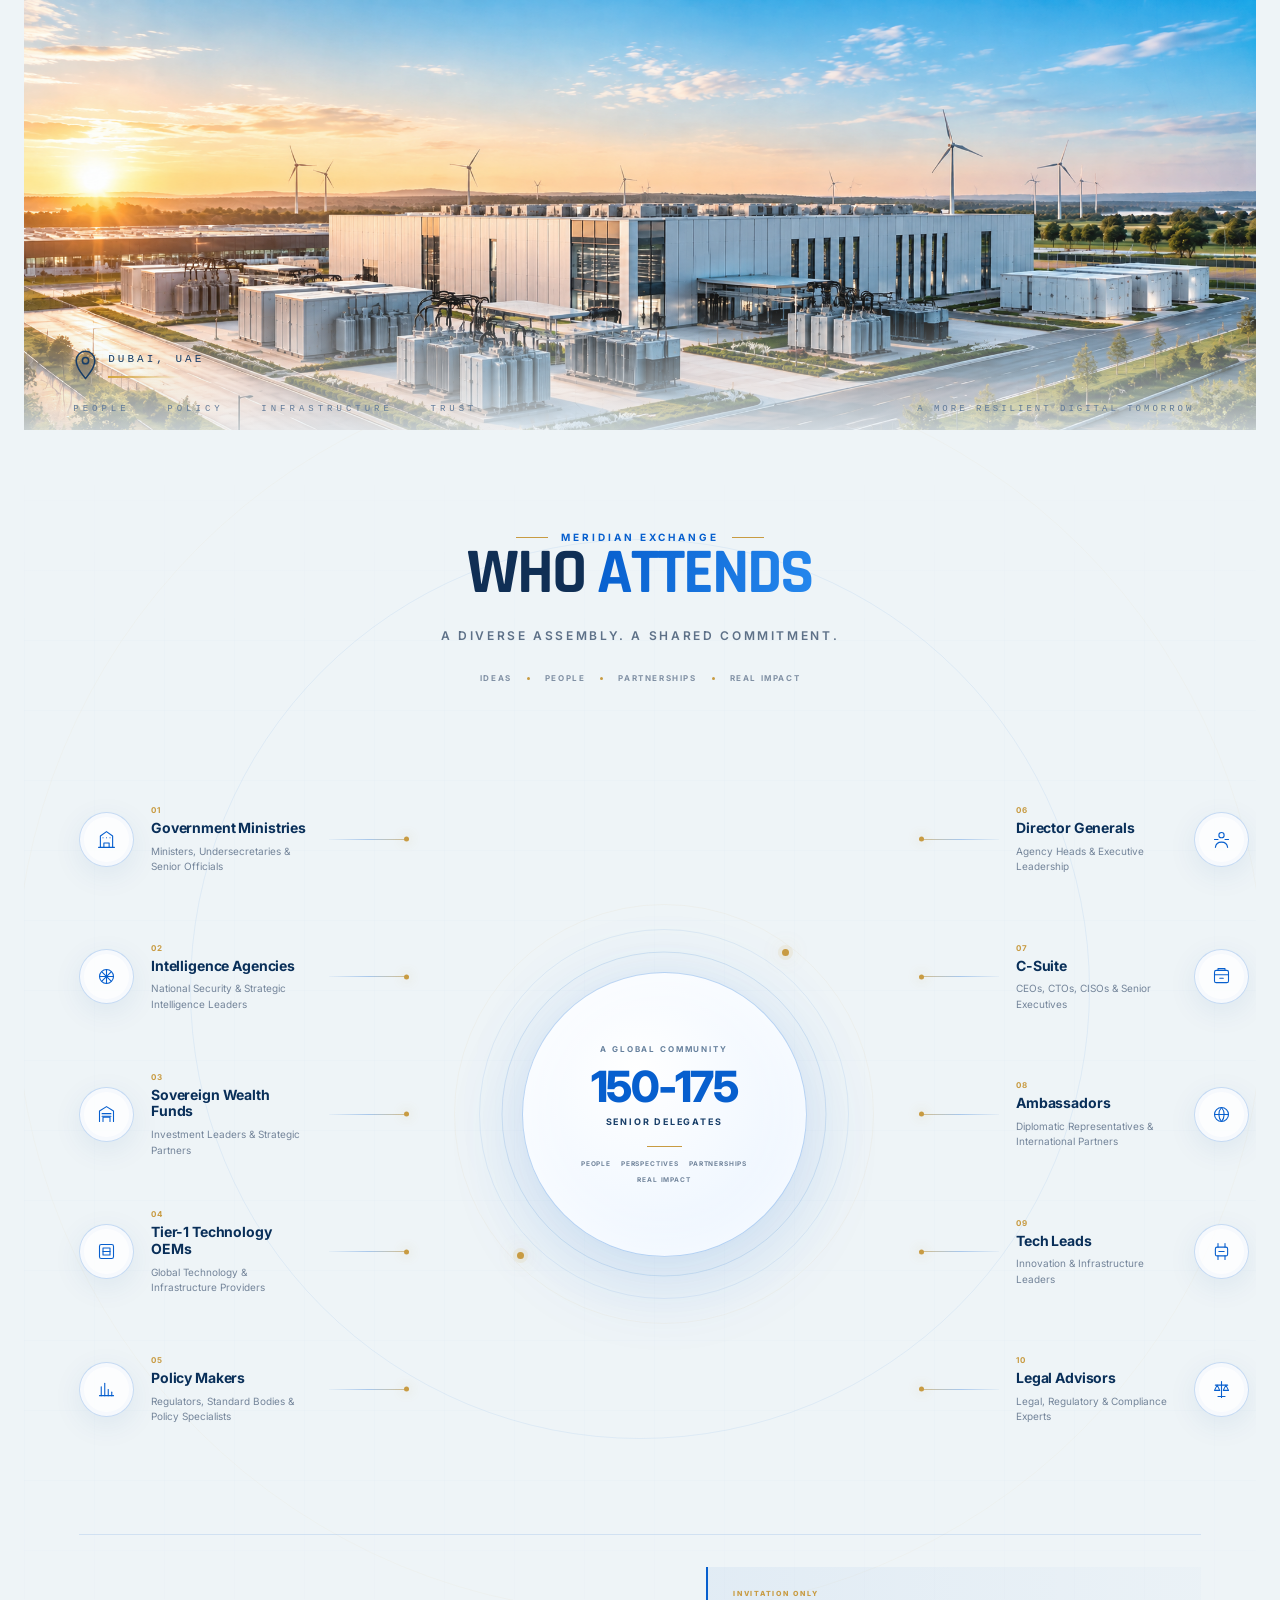
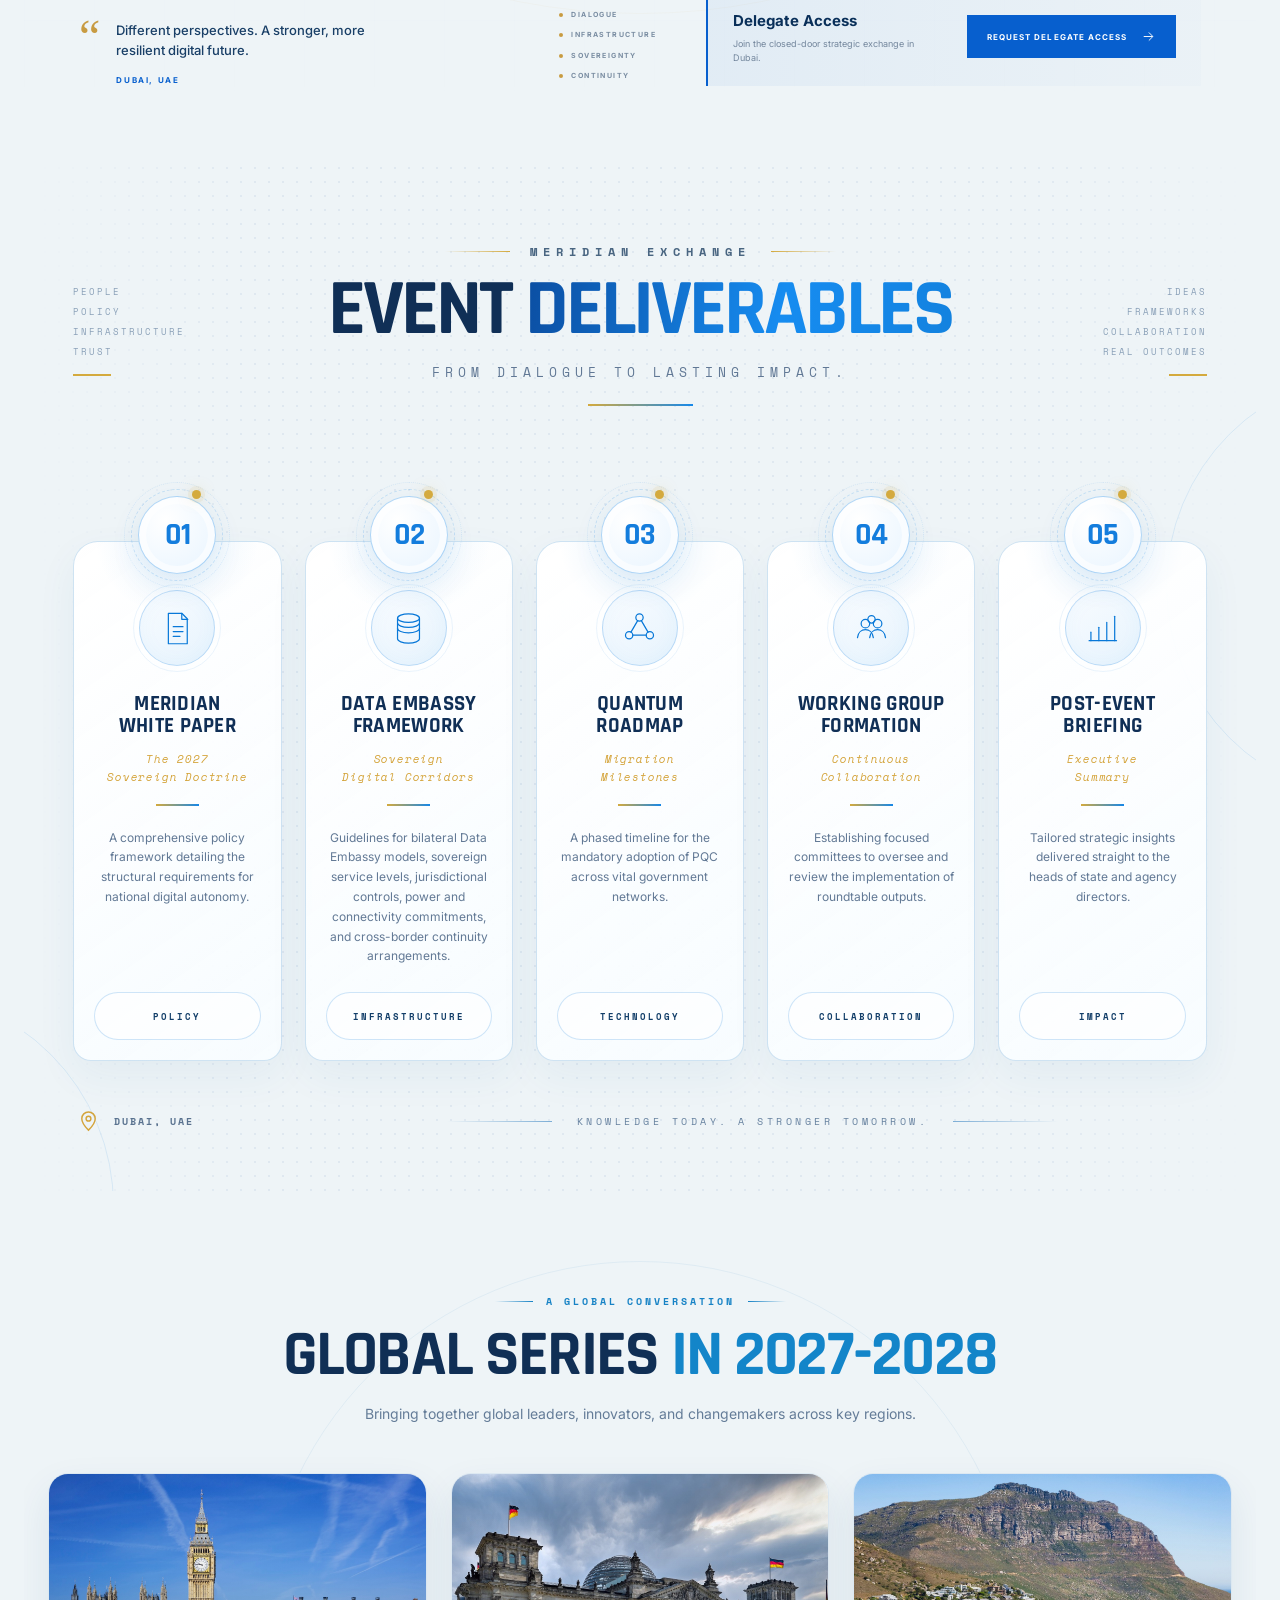
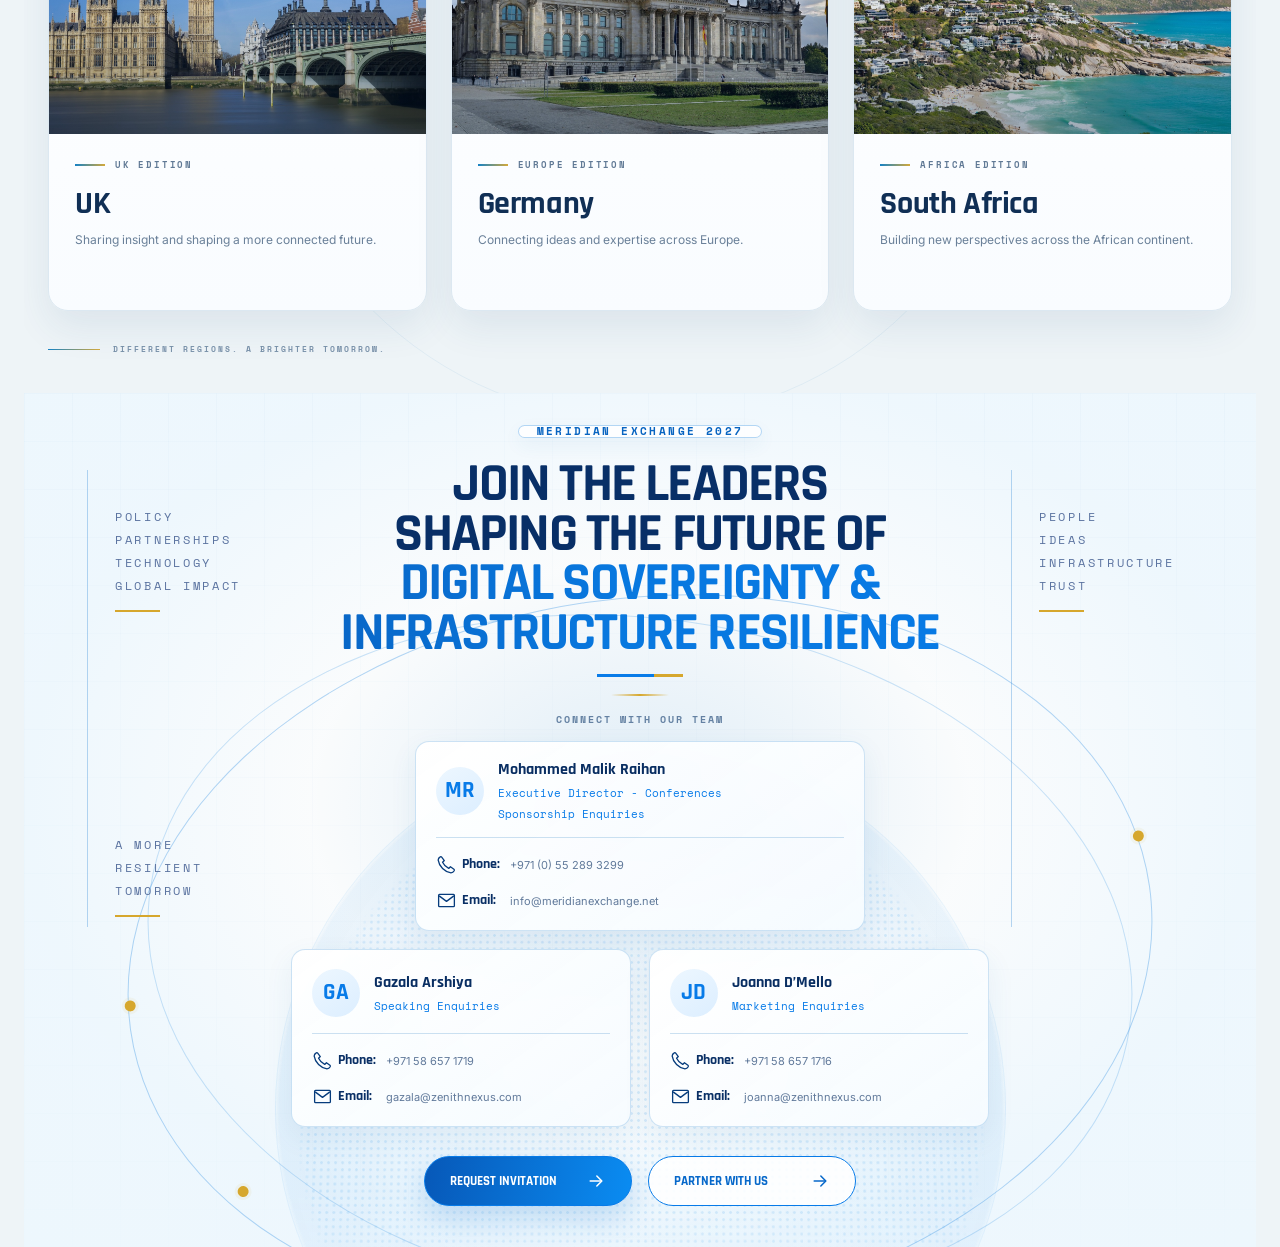
==== commit b09d38e0: "changes" ====
--- a/index.html
+++ b/index.html
@@ -1691,6 +1691,17 @@
                 </div>
               </div>
 
+              <div class="mx-partner-logo-card">
+                <div class="mx-partner-type">AI ADVOCACY PARTNER</div>
+                <div class="mx-partner-logo-box">
+                  <img src="images/INEAI.png" alt="INEAI" />
+                </div>
+                <div class="mx-partner-card-footer">
+                  <span>INEAI</span>
+                  <span class="mx-partner-arrow">↗</span>
+                </div>
+              </div>
+
               <!-- <div class="mx-partner-logo-card">
                 <div class="mx-partner-type">COMMUNITY PARTNER</div>
                 <div class="mx-partner-logo-box">
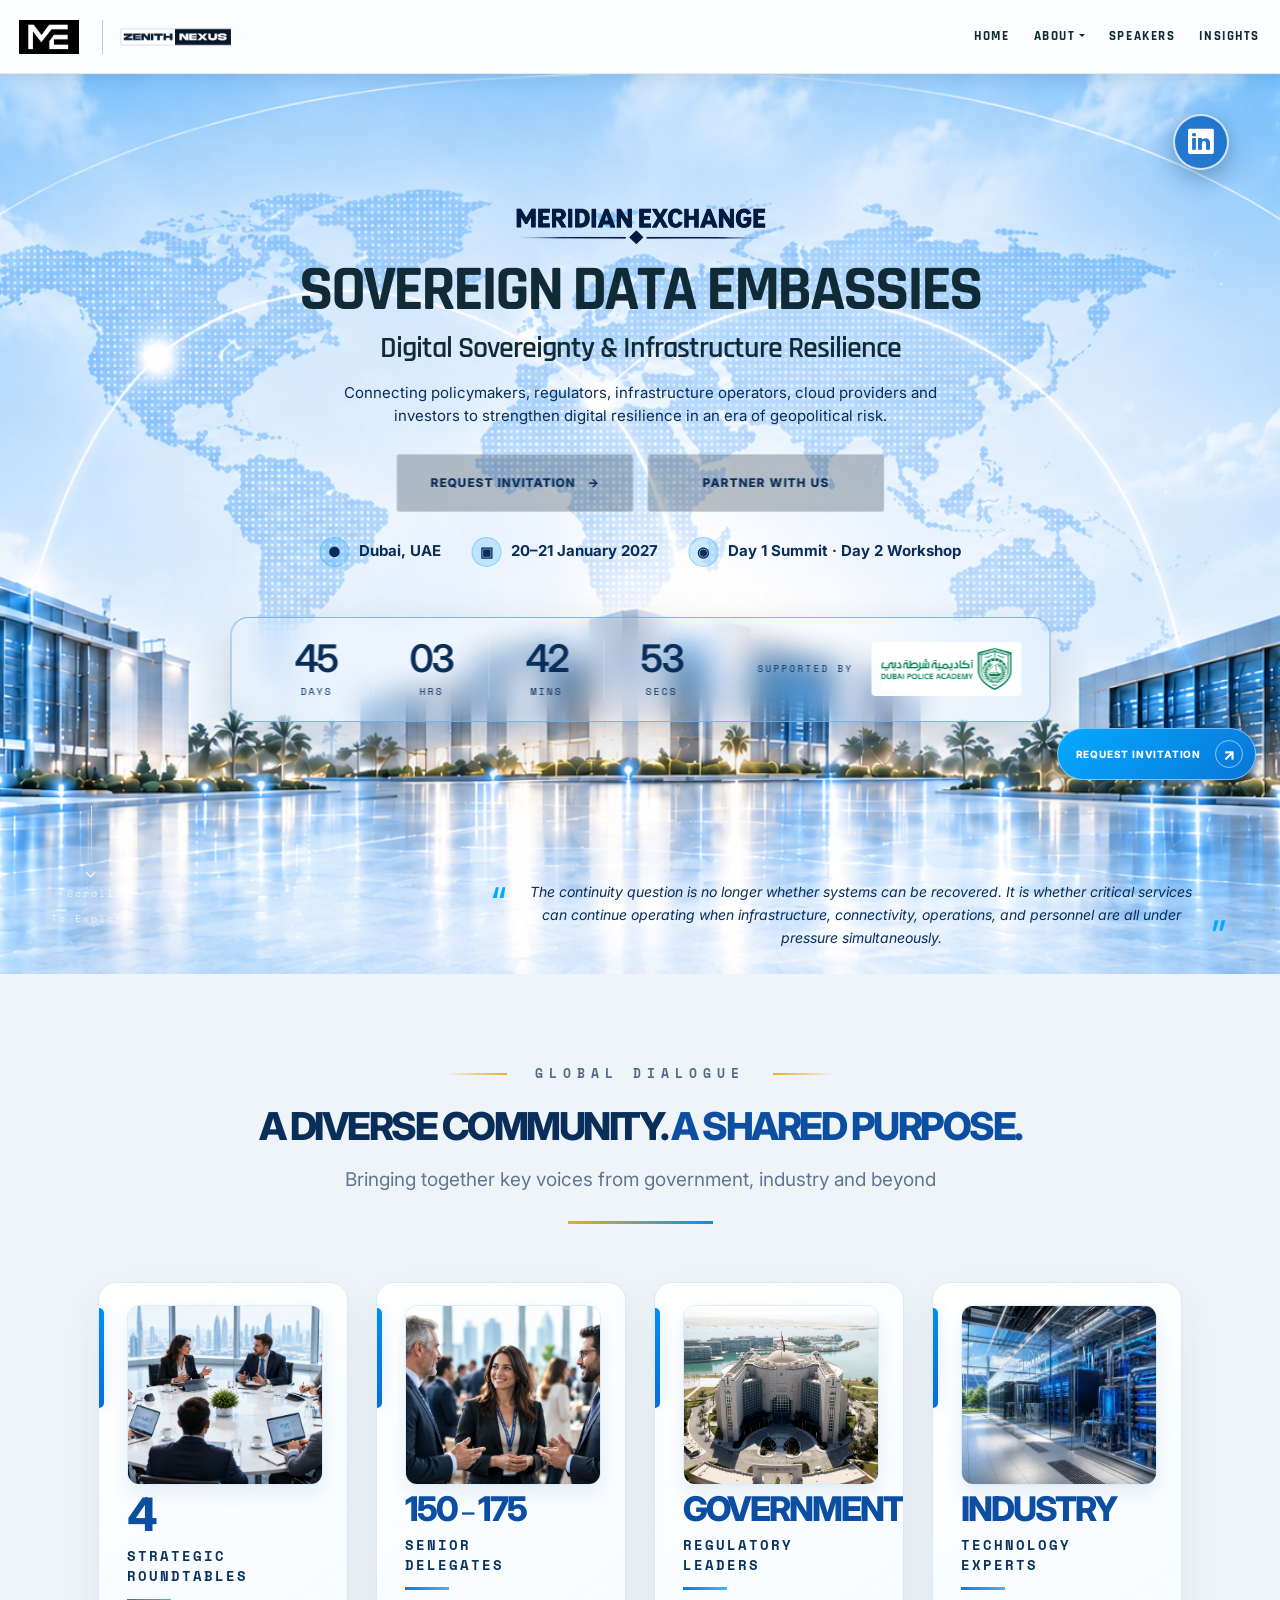
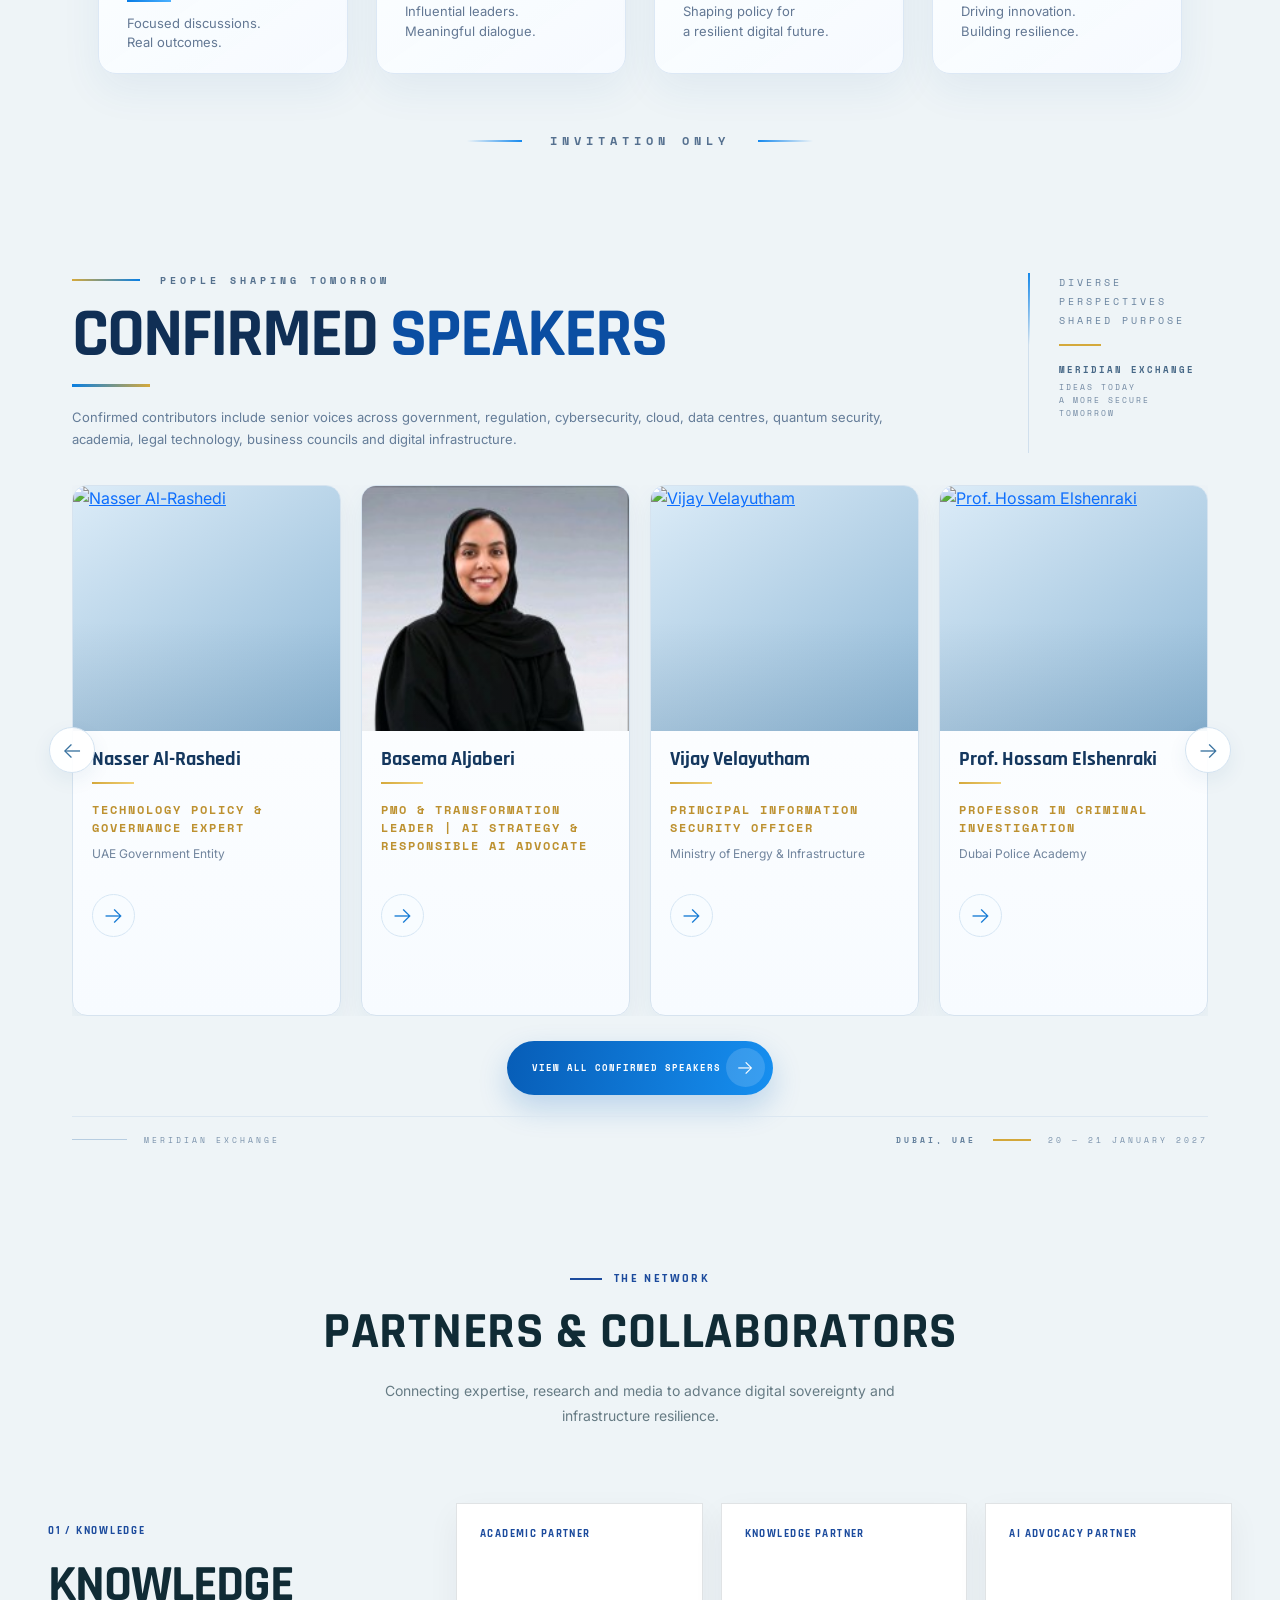
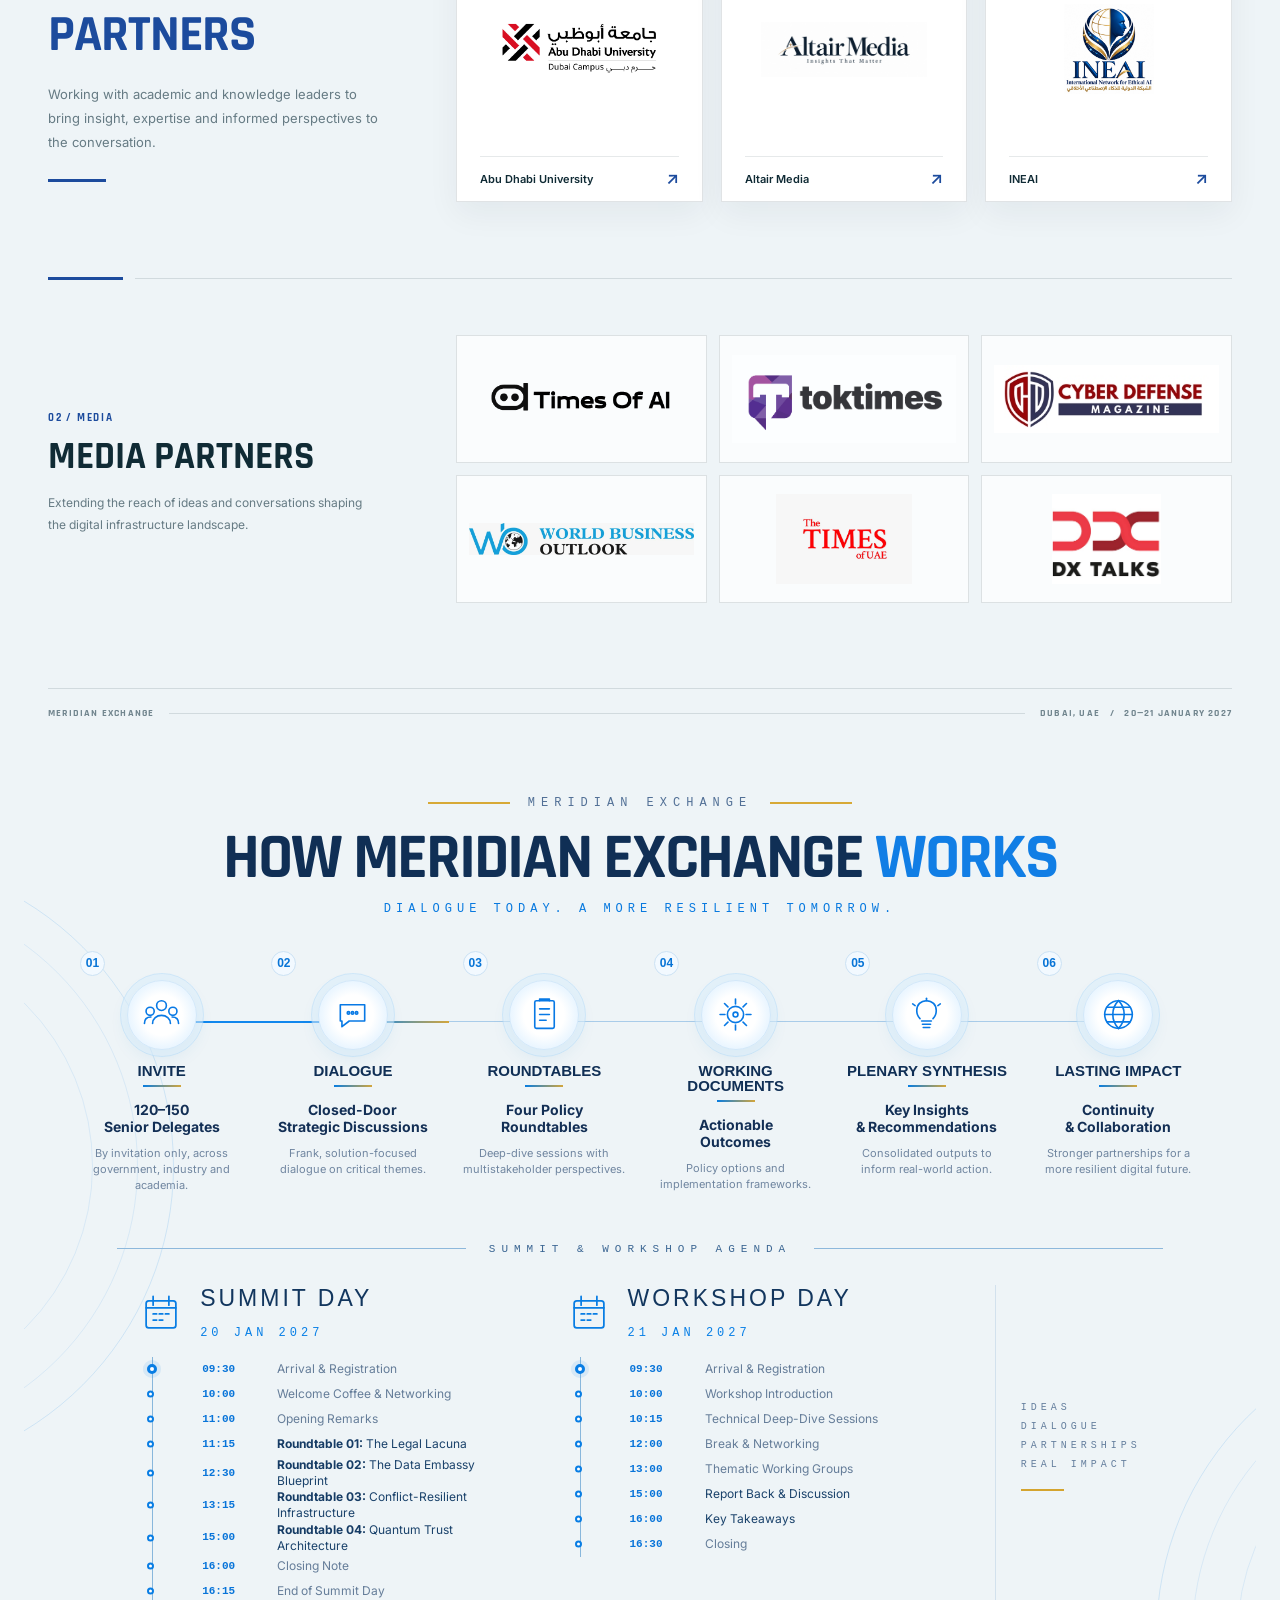
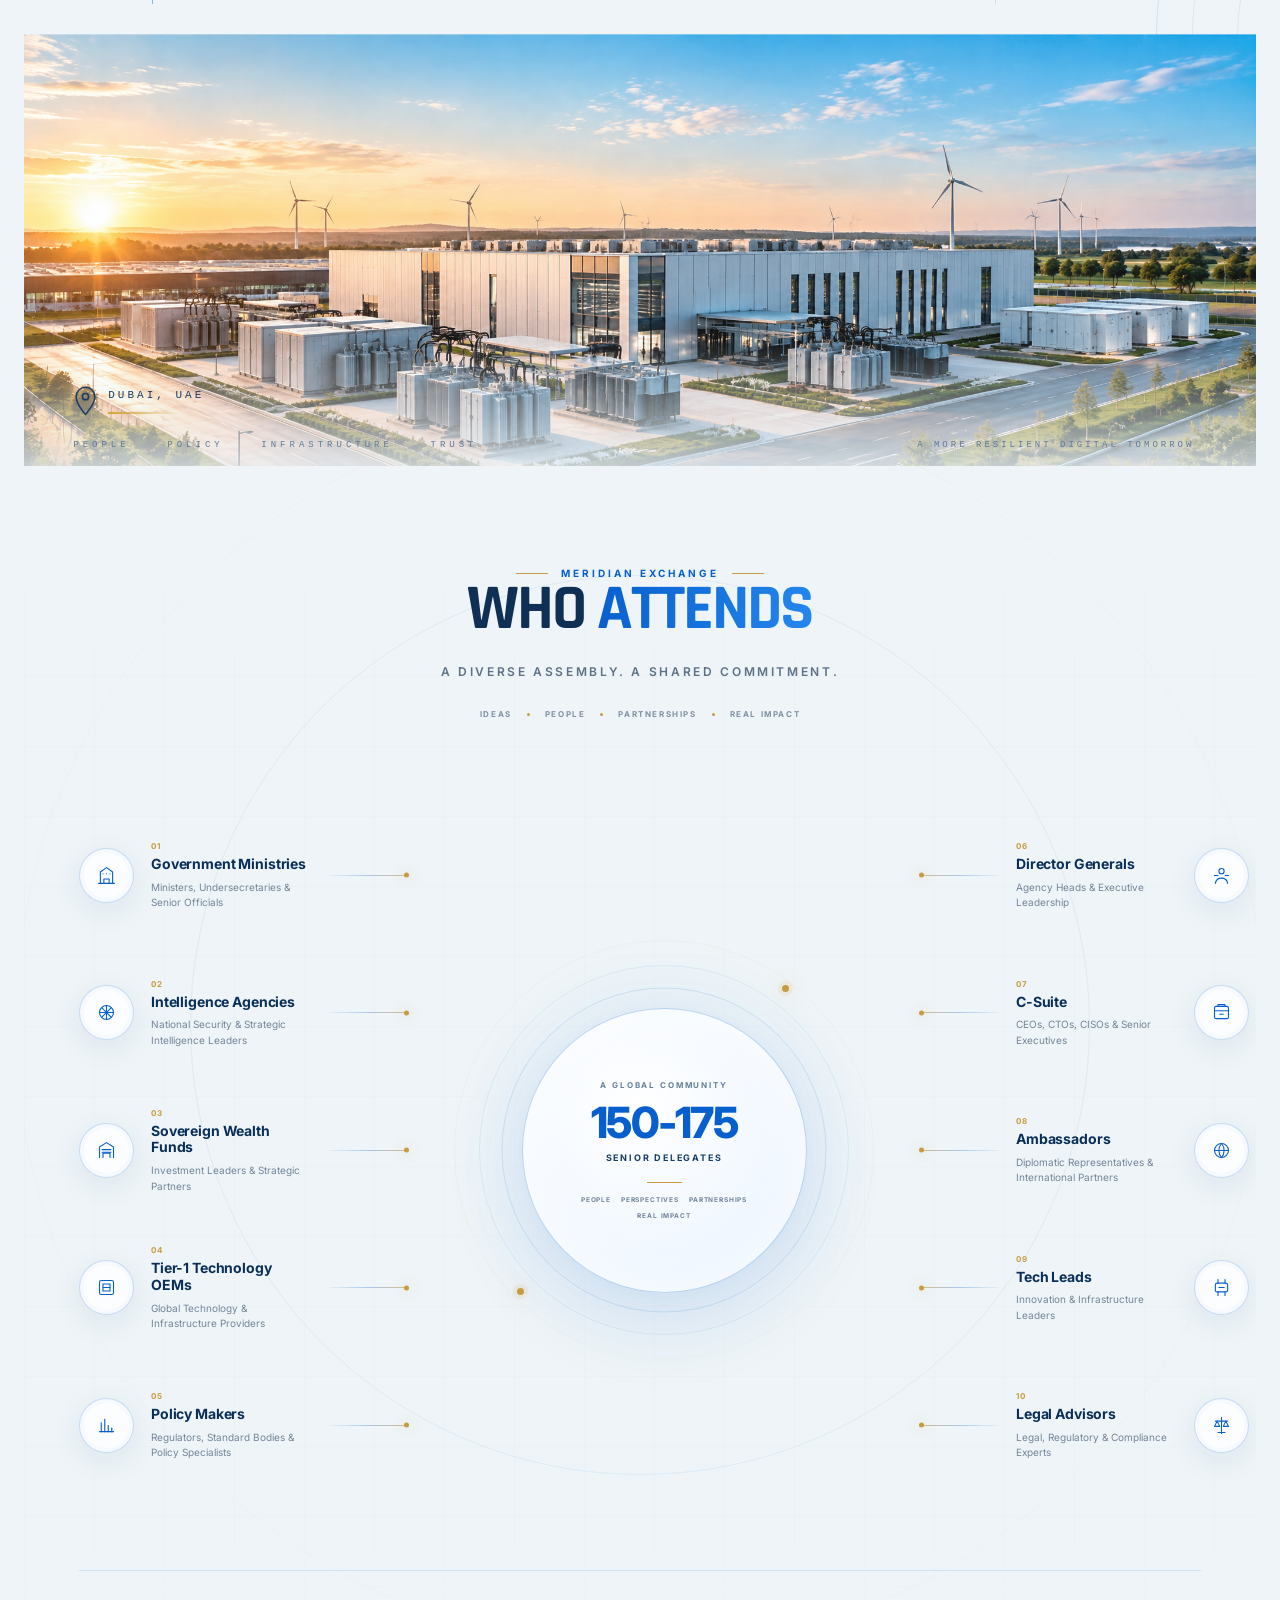
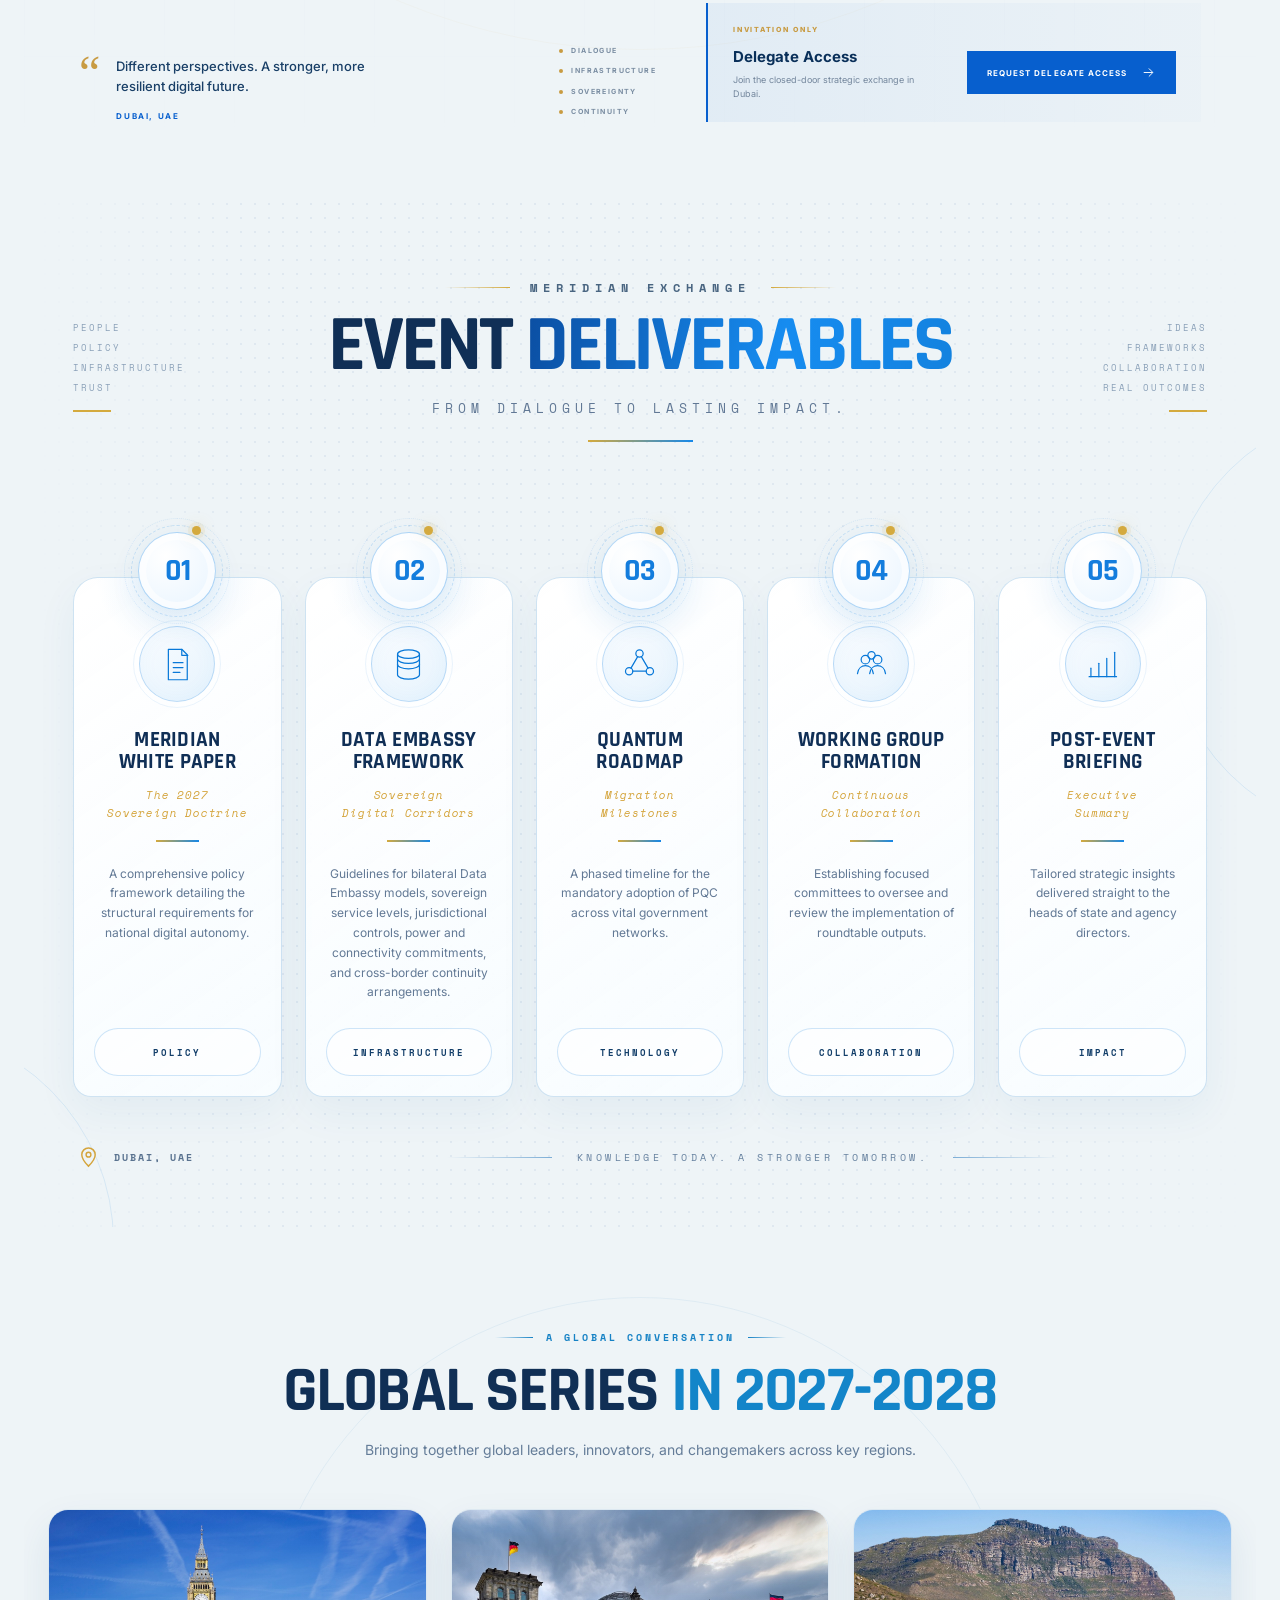
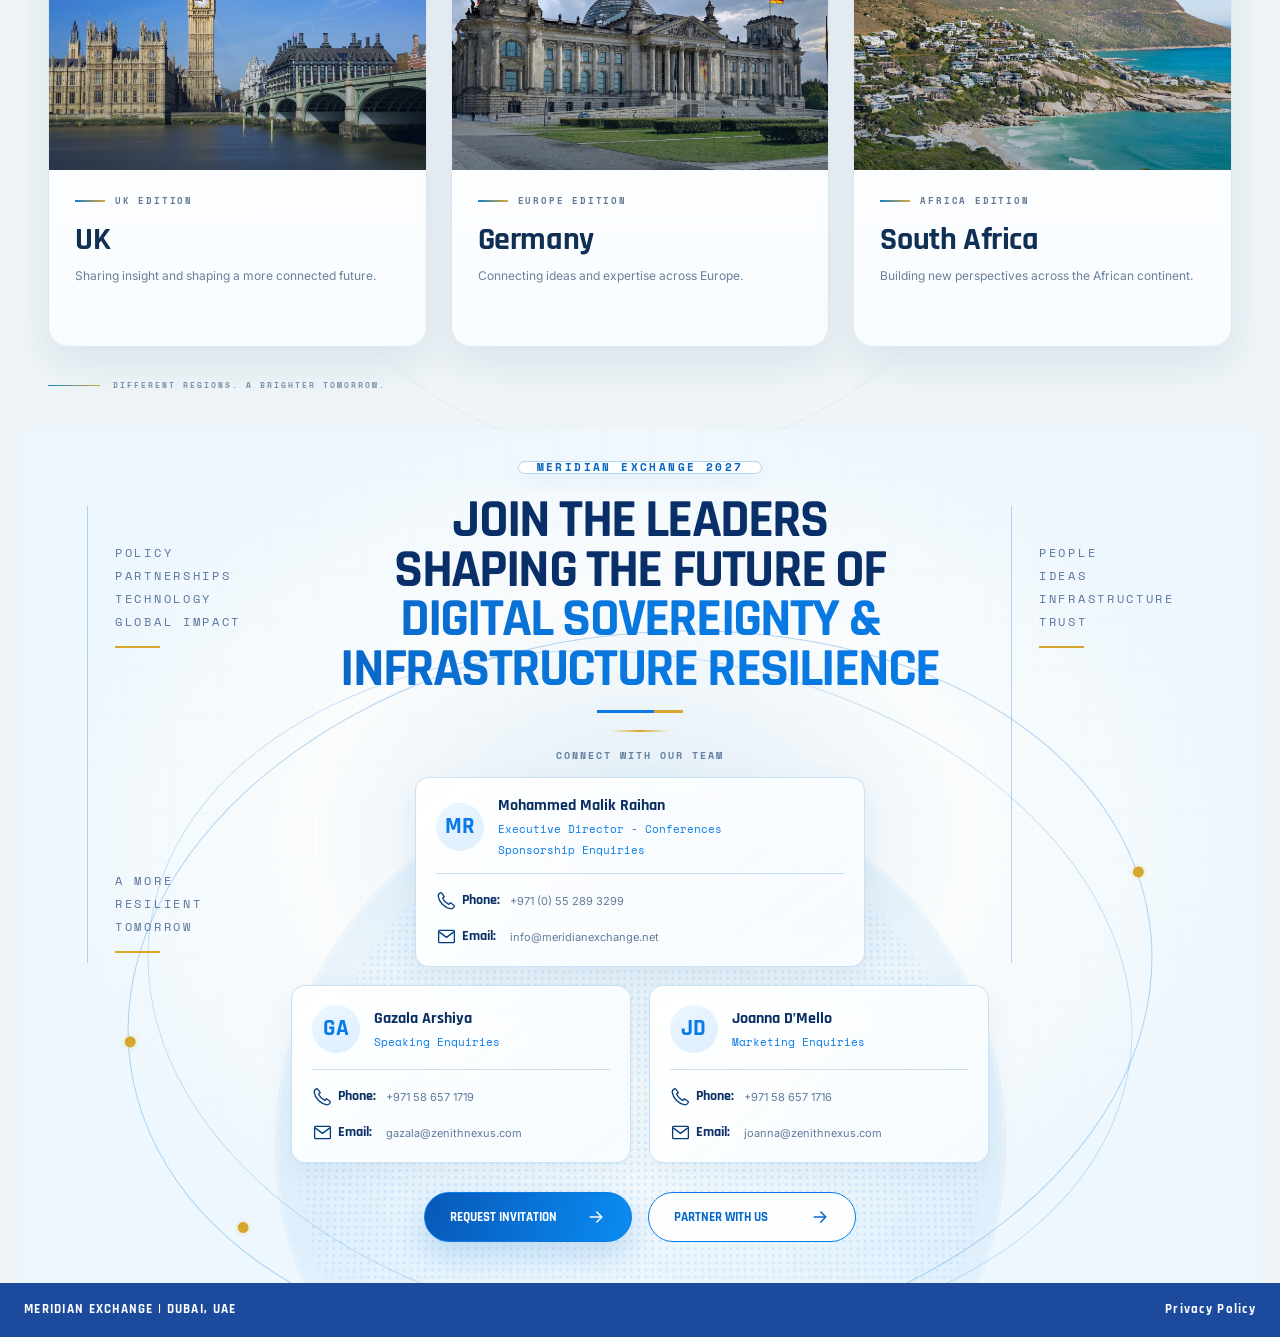
==== commit 4192ed1c: "changes" ====
--- a/index.html
+++ b/index.html
@@ -203,8 +203,19 @@
               <li class="nav-item">
                 <a class="nav-link" href="index.html">HOME</a>
               </li>
-              <li class="nav-item">
-                <a class="nav-link" href="about.html">ABOUT</a>
+              <li class="nav-item dropdown">
+                <a
+                  class="nav-link dropdown-toggle"
+                  href="#"
+                  role="button"
+                  data-bs-toggle="dropdown"
+                  aria-expanded="false"
+                  >ABOUT</a
+                >
+                <ul class="dropdown-menu">
+                  <li><a class="dropdown-item" href="about.html">About</a></li>
+                  <li><a class="dropdown-item" href="privacy-policy.html">Privacy Policy</a></li>
+                </ul>
               </li>
               <li class="nav-item">
                 <a class="nav-link" href="speakers.html">SPEAKERS</a>
@@ -4649,6 +4660,12 @@
       </div>
     </div>
 
+    <footer class="site-footer">
+      <div class="site-footer-inner">
+        <span>MERIDIAN EXCHANGE | DUBAI, UAE</span>
+        <a href="privacy-policy.html">Privacy Policy</a>
+      </div>
+    </footer>
     <script
       src="https://cdn.jsdelivr.net/npm/bootstrap@5.3.8/dist/js/bootstrap.bundle.min.js"
       integrity="sha384-FKyoEForCGlyvwx9Hj09JcYn3nv7wiPVlz7YYwJrWVcXK/BmnVDxM+D2scQbITxI"
--- a/style.css
+++ b/style.css
@@ -30,7 +30,7 @@
   position: fixed;
   z-index: 20;
   right: 1.5rem;
-  bottom: 1.5rem;
+  bottom: 4rem;
   display: inline-flex;
   align-items: center;
   gap: 0.65rem;
@@ -188,6 +188,429 @@
   color: var(--blue);
 }
 
+.main-nav .dropdown-menu {
+  border: 1px solid rgba(16, 43, 53, 0.12);
+  border-radius: 0;
+  box-shadow: 0 8px 20px rgba(16, 43, 53, 0.12);
+  padding: 0.35rem;
+}
+
+.main-nav .dropdown-item {
+  color: var(--deep-navy);
+  font-family: "Rajdhani", "Inter", Arial, Helvetica, sans-serif;
+  font-size: 0.85rem;
+  font-weight: 700;
+  padding: 0.55rem 0.8rem;
+}
+
+.main-nav .dropdown-item:hover,
+.main-nav .dropdown-item:focus,
+.main-nav .dropdown-item.active {
+  color: var(--blue);
+  background: #eef4f6;
+}
+
+@media (min-width: 992px) {
+  .main-nav .dropdown:hover > .dropdown-menu,
+  .main-nav .dropdown:focus-within > .dropdown-menu {
+    display: block;
+  }
+}
+
+.site-footer {
+  background: var(--blue);
+  color: #ffffff;
+  padding: 1.1rem 24px;
+}
+
+.site-footer-inner {
+  width: min(1350px, 100%);
+  margin: 0 auto;
+  display: flex;
+  align-items: center;
+  justify-content: space-between;
+  gap: 1rem;
+  font-family: "Rajdhani", "Inter", Arial, Helvetica, sans-serif;
+  font-size: 0.8rem;
+  font-weight: 700;
+  letter-spacing: 0.1em;
+}
+
+.site-footer a {
+  color: #ffffff;
+  text-decoration: none;
+}
+
+.site-footer a:hover,
+.site-footer a:focus {
+  text-decoration: underline;
+}
+
+.privacy-page {
+  padding-bottom: clamp(3rem, 7vw, 5.5rem);
+}
+
+.privacy-hero {
+  position: relative;
+  overflow: hidden;
+  background:
+    radial-gradient(
+      circle at 84% 18%,
+      rgba(213, 170, 61, 0.17),
+      transparent 22rem
+    ),
+    linear-gradient(
+      118deg,
+      rgba(16, 43, 53, 0.553),
+      rgba(23, 63, 96, 0.131) 68%,
+      rgba(28, 75, 157, 0.393)
+    ),
+    url("./image/Cybersecurity Shield Over Glowing Earth.png") center 48% /
+      cover no-repeat;
+  color: #ffffff;
+}
+
+.privacy-hero::after {
+  position: absolute;
+  right: -9rem;
+  bottom: -19rem;
+  width: 34rem;
+  height: 34rem;
+  border: 1px solid rgba(255, 255, 255, 0.12);
+  border-radius: 50%;
+  content: "";
+  pointer-events: none;
+}
+
+.privacy-hero-inner {
+  position: relative;
+  z-index: 1;
+  width: min(1100px, calc(100% - 48px));
+  margin: 0 auto;
+  padding: clamp(2rem, 5vw, 3.5rem) 0 clamp(3.5rem, 8vw, 6rem);
+}
+
+.privacy-breadcrumb {
+  display: flex;
+  align-items: center;
+  gap: 0.65rem;
+  margin-bottom: clamp(2.5rem, 6vw, 4.5rem);
+  color: rgba(255, 255, 255, 0.68);
+  font-size: 0.82rem;
+}
+
+.privacy-breadcrumb a {
+  color: #ffffff;
+  text-decoration: none;
+}
+
+.privacy-breadcrumb a:hover,
+.privacy-breadcrumb a:focus {
+  color: #e2bd62;
+  text-decoration: underline;
+}
+
+.privacy-eyebrow {
+  display: flex;
+  align-items: center;
+  gap: 0.75rem;
+  margin: 0 0 1rem;
+  color: #e2bd62;
+  font-family: "Space Mono", monospace;
+  font-size: 0.68rem;
+  font-weight: 700;
+  letter-spacing: 0.16em;
+}
+
+.privacy-eyebrow span {
+  width: 2rem;
+  height: 1px;
+  background: #d5aa3d;
+}
+
+.privacy-hero h1 {
+  max-width: 850px;
+  margin: 0;
+  color: #ffffff;
+  font-family: "Rajdhani", "Inter", sans-serif;
+  font-size: clamp(2.8rem, 7vw, 5.4rem);
+  font-weight: 700;
+  letter-spacing: -0.035em;
+  line-height: 0.98;
+  text-transform: uppercase;
+}
+
+.privacy-hero h1 span {
+  display: block;
+  color: #ffff;
+}
+
+.privacy-hero-copy {
+  max-width: 650px;
+  margin: 1.5rem 0 0;
+  color: rgba(255, 255, 255, 0.8);
+  font-size: clamp(0.95rem, 1.5vw, 1.08rem);
+  line-height: 1.7;
+}
+
+.privacy-hero-meta {
+  display: flex;
+  flex-wrap: wrap;
+  align-items: center;
+  gap: 0.9rem;
+  margin-top: 2rem;
+  color: rgba(255, 255, 255, 0.72);
+  font-family: "Space Mono", monospace;
+  font-size: 0.62rem;
+  font-weight: 700;
+  letter-spacing: 0.12em;
+}
+
+.privacy-meta-divider {
+  width: 2rem;
+  height: 1px;
+  background: #d5aa3d;
+}
+
+.privacy-content {
+  width: min(1160px, calc(100% - 48px));
+  margin: 0 auto;
+  padding-top: clamp(2.5rem, 6vw, 4.5rem);
+}
+
+.privacy-layout {
+  display: grid;
+  grid-template-columns: minmax(0, 1fr) minmax(280px, 340px);
+  align-items: start;
+  gap: clamp(2rem, 5vw, 4rem);
+}
+
+.privacy-aside {
+  position: sticky;
+  top: 100px;
+  overflow: hidden;
+  border: 1px solid rgba(16, 43, 53, 0.1);
+  border-radius: 12px;
+  background: #f5f7f9;
+  box-shadow: 0 18px 48px rgba(16, 43, 53, 0.13);
+}
+
+.privacy-aside-header {
+  padding: 1.65rem 1.5rem 1.4rem;
+  background:
+    radial-gradient(
+      circle at 90% 15%,
+      rgba(28, 75, 157, 0.45),
+      transparent 13rem
+    ),
+    linear-gradient(140deg, var(--deep-navy), #123b62);
+  color: #ffffff;
+}
+
+.privacy-aside-accent {
+  display: block;
+  width: 2.5rem;
+  height: 2px;
+  margin-bottom: 0.8rem;
+  background: #d5aa3d;
+}
+
+.privacy-aside-header h2 {
+  margin: 0;
+  color: #ffffff;
+  font-family: "Rajdhani", "Inter", sans-serif;
+  font-size: clamp(2rem, 3vw, 2.5rem);
+  font-weight: 600;
+  line-height: 0.98;
+}
+
+.privacy-aside-header p {
+  max-width: 260px;
+  margin: 1rem 0 0;
+  color: rgba(255, 255, 255, 0.88);
+  font-size: 0.88rem;
+  line-height: 1.55;
+}
+
+.privacy-aside-body {
+  padding: 0 1.35rem;
+}
+
+.privacy-assurances {
+  margin: 0;
+  padding: 0;
+  list-style: none;
+}
+
+.privacy-assurances li {
+  display: grid;
+  grid-template-columns: 2.5rem 1fr;
+  align-items: center;
+  gap: 0.75rem;
+  min-height: 4.1rem;
+  border-bottom: 1px solid rgba(16, 43, 53, 0.1);
+  color: #45586b;
+  font-size: 0.78rem;
+  line-height: 1.4;
+}
+
+.privacy-assurances li:last-child {
+  border-bottom: 0;
+}
+
+.privacy-assurances i {
+  color: var(--blue);
+  font-size: 1.7rem;
+  line-height: 1;
+  text-align: center;
+}
+
+.privacy-assurances strong {
+  color: var(--deep-navy);
+  font-weight: 700;
+}
+
+.privacy-contact-button {
+  display: flex;
+  align-items: center;
+  justify-content: center;
+  gap: 0.6rem;
+  min-height: 2.65rem;
+  margin: 1rem 0 0.75rem;
+  border-radius: 999px;
+  background: var(--blue);
+  color: #ffff;
+  font-family: "Rajdhani", "Inter", sans-serif;
+  font-size: 0.95rem;
+  font-weight: 700;
+  text-decoration: none;
+  transition:
+    box-shadow 0.2s ease,
+    transform 0.2s ease;
+}
+
+.privacy-contact-button:hover,
+.privacy-contact-button:focus {
+  box-shadow: 0 7px 18px rgba(181, 133, 34, 0.28);
+  color: var(--deep-navy);
+  transform: translateY(-1px);
+}
+
+.privacy-aside-skyline {
+  display: block;
+  width: calc(100% + 2.7rem);
+  height: 7rem;
+  margin: 0 -1.35rem;
+  object-fit: cover;
+  object-position: center 70%;
+}
+
+.privacy-content-heading {
+  margin-bottom: 2rem;
+  padding-left: 1rem;
+  border-left: 2px solid var(--blue);
+}
+
+.privacy-content-heading p {
+  margin: 0 0 0.4rem;
+  color: var(--blue);
+  font-family: "Space Mono", monospace;
+  font-size: 0.64rem;
+  font-weight: 700;
+  letter-spacing: 0.14em;
+}
+
+.privacy-content-heading h2 {
+  margin: 0 0 0.45rem;
+  color: var(--deep-navy);
+  font-family: "Rajdhani", "Inter", sans-serif;
+  font-size: clamp(1.7rem, 3vw, 2.2rem);
+  font-weight: 700;
+}
+
+.privacy-content-heading > span {
+  color: #526578;
+  font-size: 0.95rem;
+  line-height: 1.6;
+}
+
+.privacy-list {
+  display: grid;
+  gap: 0.85rem;
+}
+
+.privacy-item {
+  display: grid;
+  grid-template-columns: 3rem 1fr;
+  gap: 1.15rem;
+  padding: 1.25rem 1.4rem;
+  border: 1px solid rgba(16, 43, 53, 0.08);
+  border-left: 3px solid transparent;
+  background: rgba(255, 255, 255, 0.88);
+  box-shadow: 0 8px 24px rgba(16, 43, 53, 0.045);
+  transition:
+    border-color 0.2s ease,
+    box-shadow 0.2s ease,
+    transform 0.2s ease;
+}
+
+.privacy-item:hover {
+  border-left-color: var(--blue);
+  box-shadow: 0 12px 28px rgba(16, 43, 53, 0.09);
+  transform: translateY(-2px);
+}
+
+.privacy-number {
+  padding-right: 0.75rem;
+  border-right: 1px solid var(--blue);
+  color: var(--blue);
+  font-family: "Rajdhani", "Inter", sans-serif;
+  font-size: 1.45rem;
+  font-weight: 700;
+}
+
+.privacy-item h2 {
+  margin: 0 0 0.35rem;
+  color: var(--deep-navy);
+  font-family: "Rajdhani", "Inter", sans-serif;
+  font-size: 1.3rem;
+  font-weight: 700;
+}
+
+.privacy-item p {
+  margin: 0;
+  color: #526578;
+  font-size: 0.94rem;
+  line-height: 1.65;
+}
+
+@media (max-width: 767px) {
+  .privacy-hero-inner,
+  .privacy-content {
+    width: calc(100% - 32px);
+  }
+
+  .privacy-layout {
+    grid-template-columns: minmax(0, 1fr);
+  }
+
+  .privacy-aside {
+    position: static;
+    width: min(100%, 380px);
+    margin: 0 auto;
+  }
+
+  .privacy-item {
+    grid-template-columns: 2.25rem 1fr;
+    gap: 0.85rem;
+    padding: 1rem;
+  }
+
+  .privacy-number {
+    padding-right: 0.5rem;
+  }
+}
+
 .site-navbar .navbar-toggler {
   border-color: var(--deep-navy);
 }
@@ -227,6 +650,12 @@
 @media (max-width: 767px) {
   .site-navbar {
     padding: 0.5rem 0;
+  }
+
+  .site-footer-inner {
+    align-items: flex-start;
+    flex-direction: column;
+    gap: 0.5rem;
   }
 }
 
@@ -3570,8 +3999,8 @@
 }
 
 .mx-speaker-image-sameh img {
-  object-fit: contain;
-  object-position: center center;
+  object-fit: cover;
+  object-position: center top;
 }
 
 .mx-speaker-card:hover .mx-speaker-image-sameh img {
@@ -3654,7 +4083,7 @@
 
   min-height: 24px;
 
-  font-size: 8px;
+  font-size: 12px;
 
   line-height: 1.5;
 
@@ -11930,7 +12359,7 @@
 .mx-invite-floating-btn {
   position: fixed;
   right: 24px;
-  bottom: 77px;
+  bottom: 7.5rem;
   z-index: 9998;
 
   display: inline-flex;
@@ -12389,9 +12818,14 @@
 ========================================= */
 
 @media (max-width: 650px) {
+  .back-to-top {
+    right: 14px;
+    bottom: 4rem;
+  }
+
   .mx-invite-floating-btn {
     right: 14px;
-    bottom: 14px;
+    bottom: 7.5rem;
 
     min-width: auto;
     padding: 10px 11px 10px 14px;
